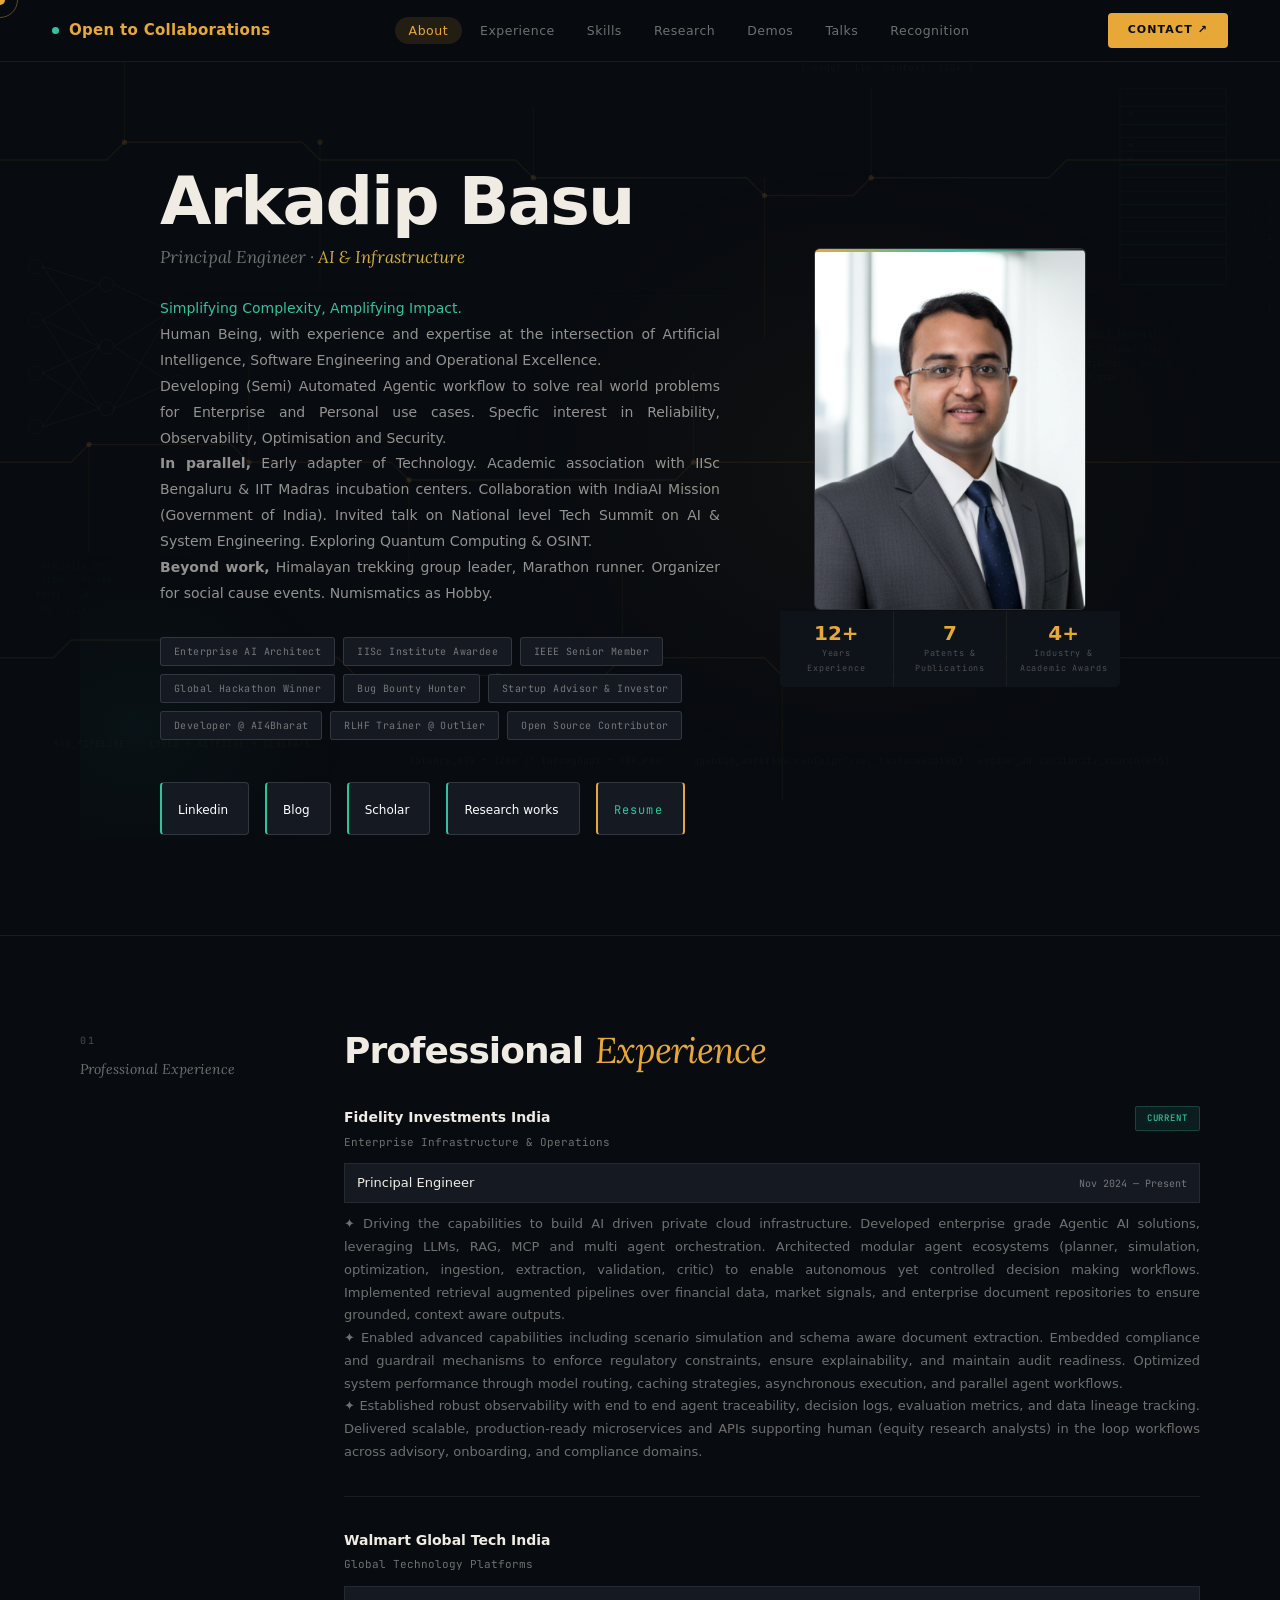
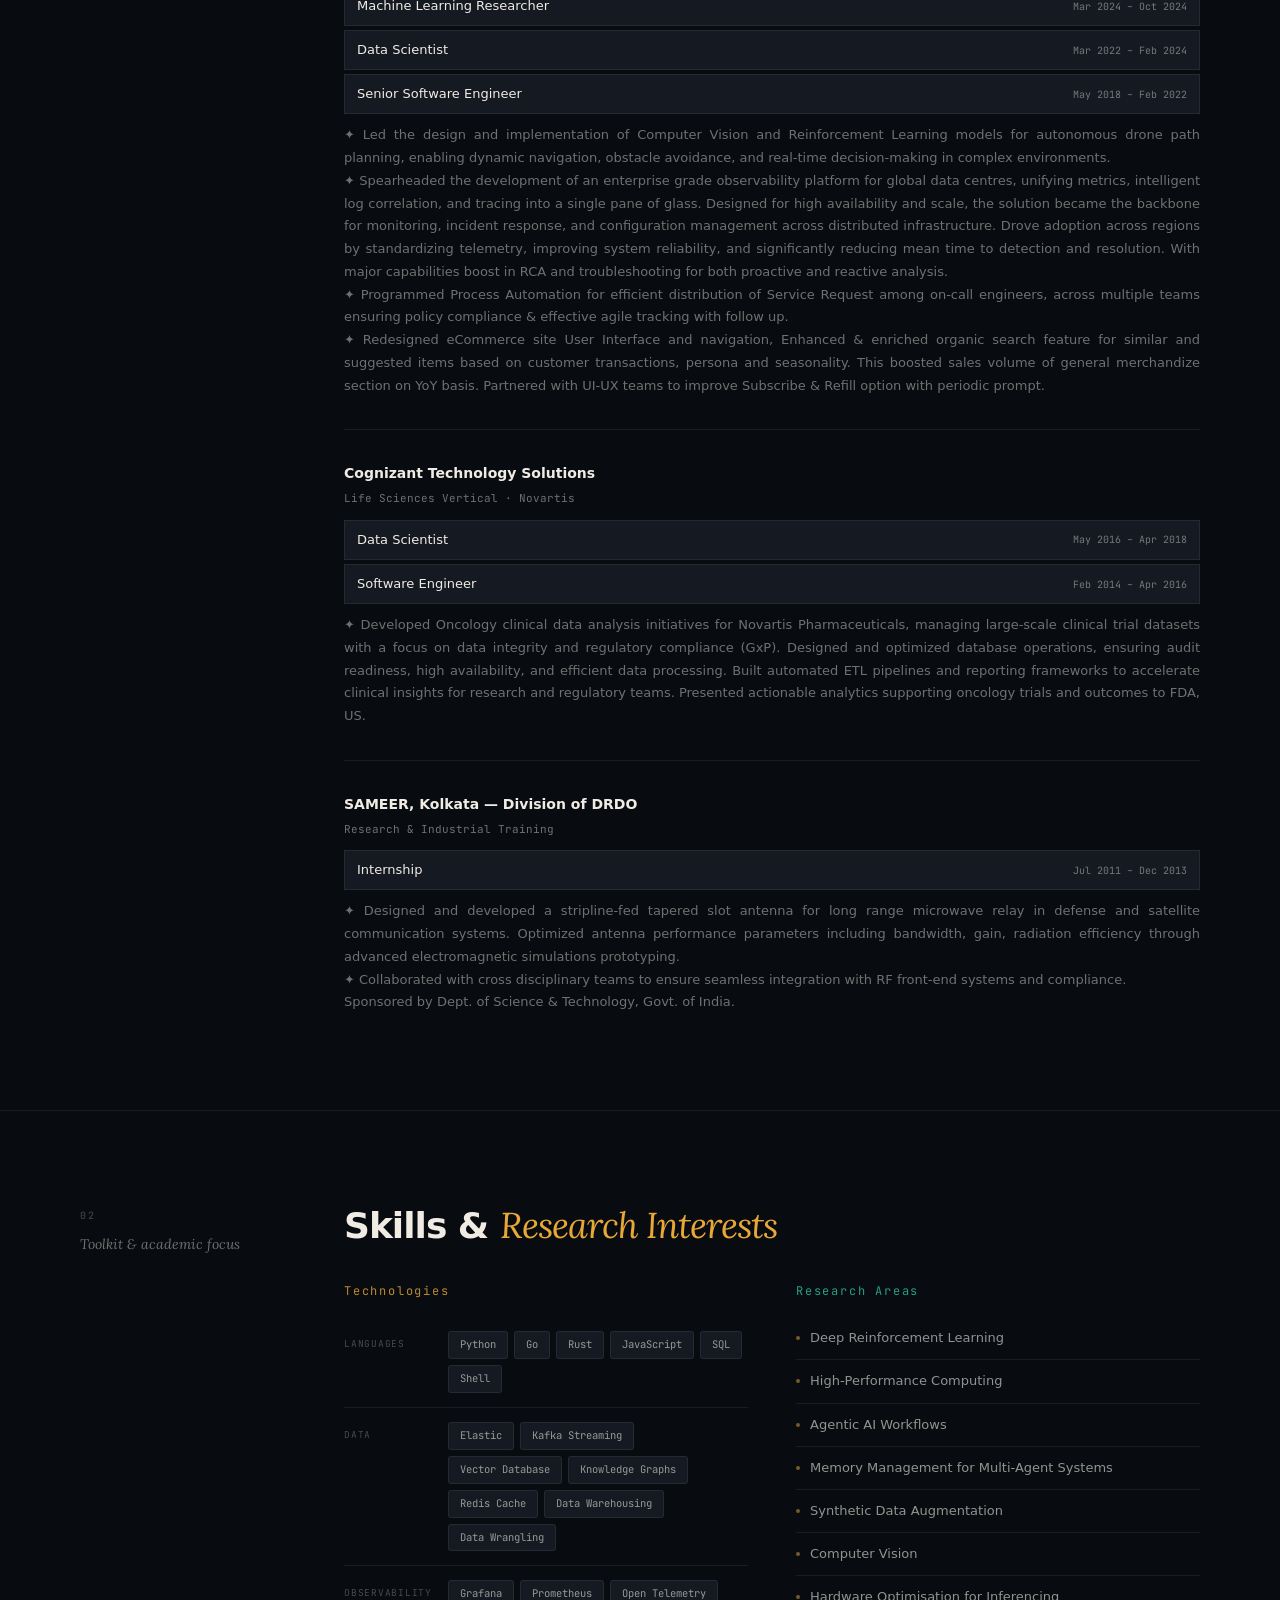
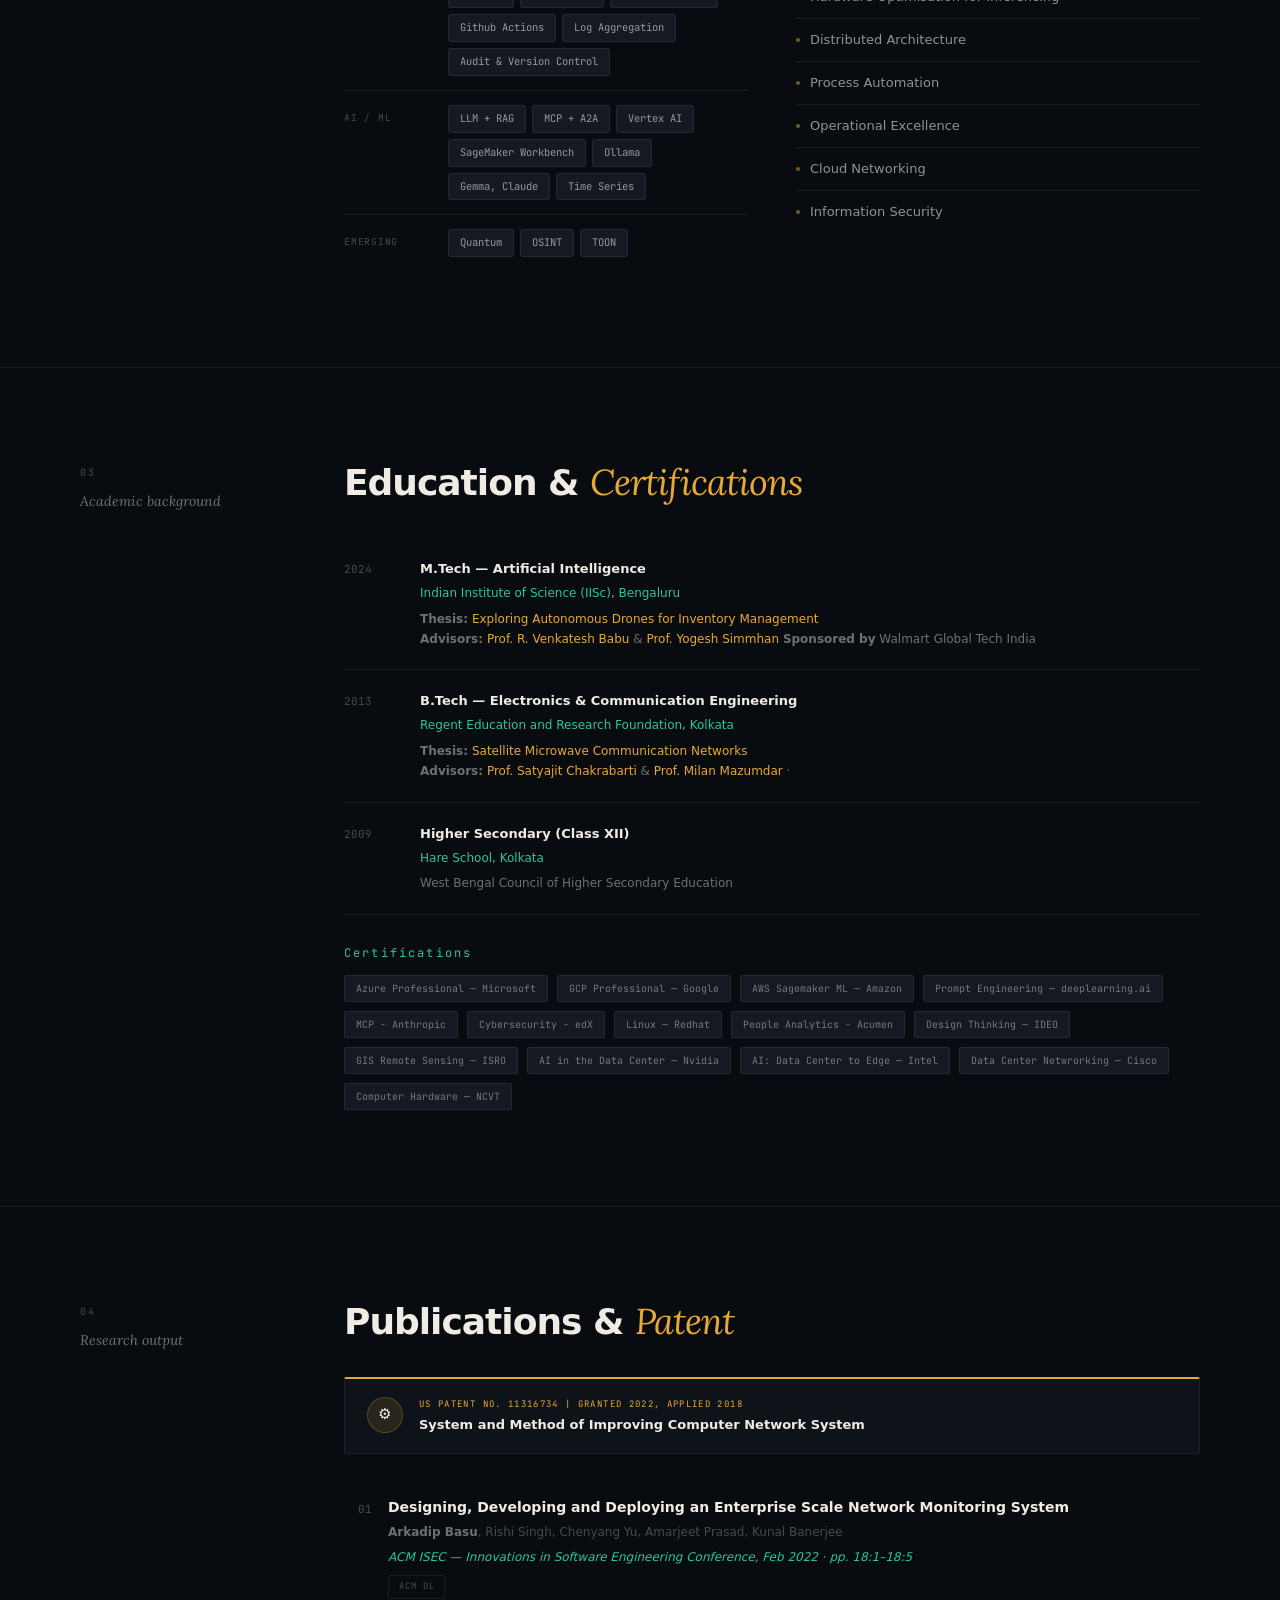
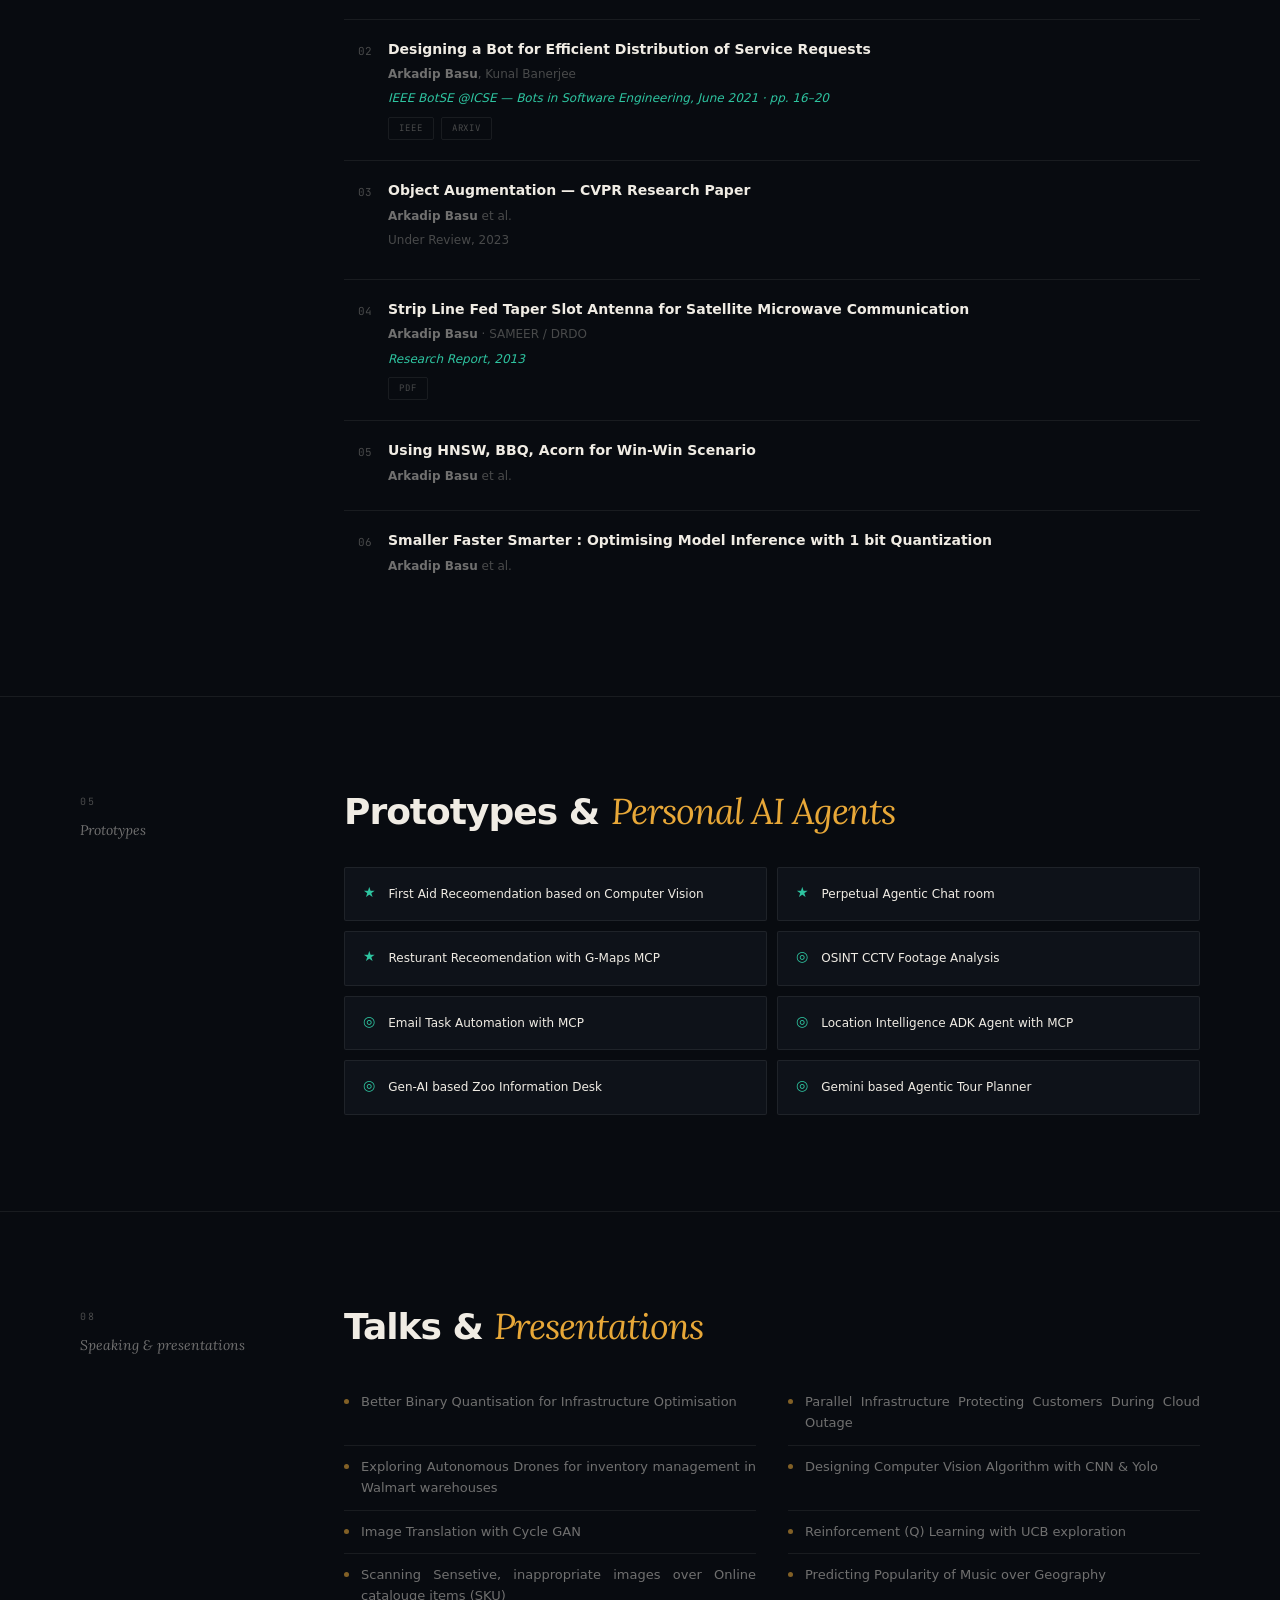
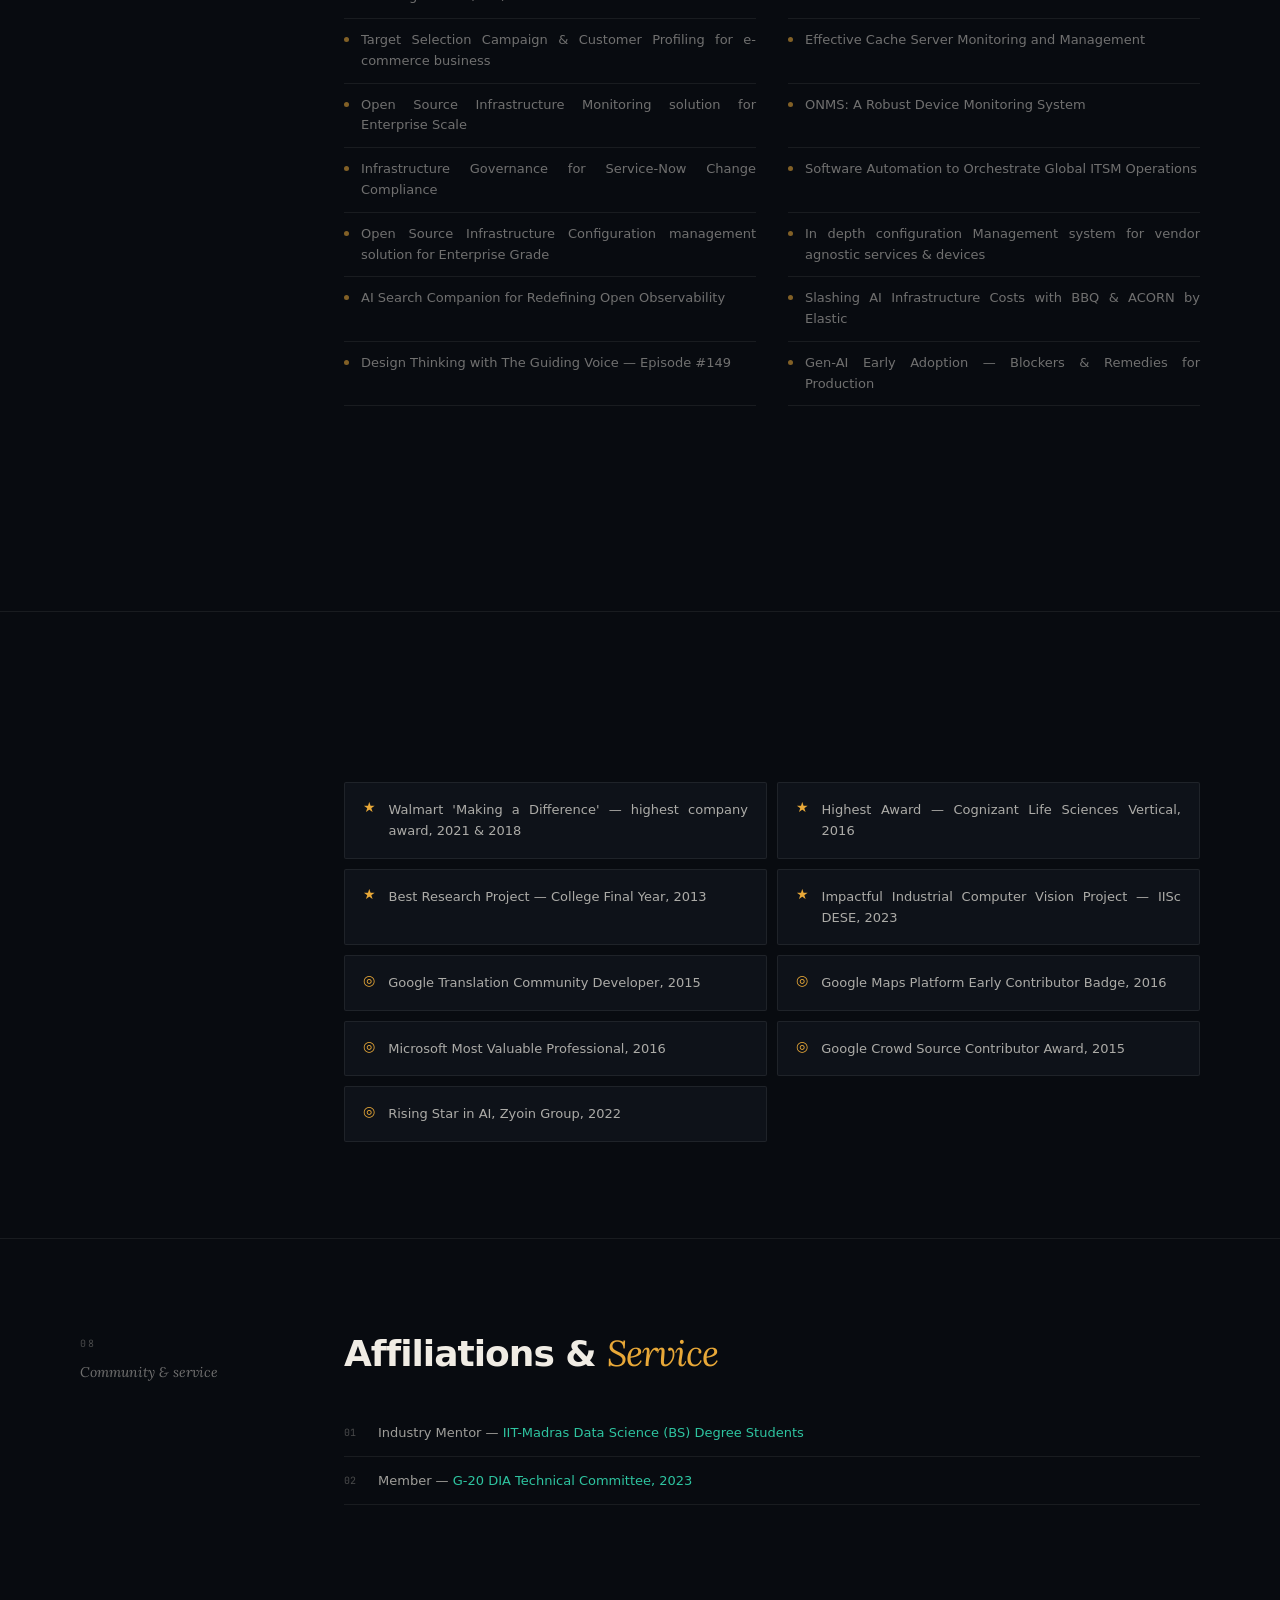
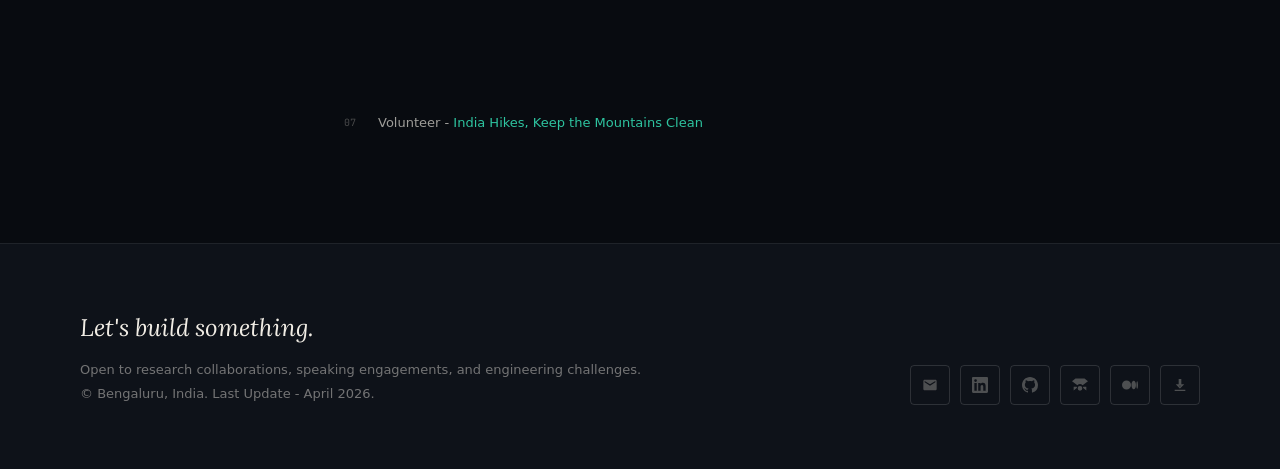
==== index.html @ 5de278a4 "Update index.html" ====
<!DOCTYPE html>
<html lang="en">

<head>
  <meta charset="UTF-8" />
  <meta name="viewport" content="width=device-width, initial-scale=1.0" />
  <title>Arkadip Basu — Principal AI Engineer</title>
  <link rel="preconnect" href="https://fonts.googleapis.com" />
  <link rel="preconnect" href="https://fonts.gstatic.com" crossorigin />
  <link
    href="https://fonts.googleapis.com/css2?family=Cabinet+Grotesk:wght@400;500;700;800&family=Lora:ital,wght@0,400;1,400&family=JetBrains+Mono:wght@300;400&display=swap"
    rel="stylesheet" />

  <style>
    *,
    *::before,
    *::after {
      box-sizing: border-box;
      margin: 0;
      padding: 0
    }

    :root {
      --bg: #080b10;
      --surface: #0e1219;
      --surface2: #141922;
      --surface3: #1a2030;
      --border: rgba(255, 255, 255, 0.07);
      --border2: rgba(255, 255, 255, 0.13);

      /* Brand colors */
      --gold: #e8a838;
      --gold-dim: rgba(232, 168, 56, 0.12);
      --gold-glow: rgba(232, 168, 56, 0.05);
      --teal: #2ec4a0;
      --teal-dim: rgba(46, 196, 160, 0.1);
      --teal-glow: rgba(46, 196, 160, 0.05);
      --white: #f0ece4;
      --muted: rgba(240, 236, 228, 0.45);
      --muted2: rgba(240, 236, 228, 0.28);

      --f-head: 'Cabinet Grotesk', system-ui, sans-serif;
      --f-serif: 'Lora', Georgia, serif;
      --f-mono: 'JetBrains Mono', monospace;
    }

    html {
      scroll-behavior: smooth
    }

    body {
      background: var(--bg);
      color: var(--white);
      font-family: var(--f-head);
      font-weight: 400;
      overflow-x: hidden;
      cursor: none;
      line-height: 1.7;
    }

    ::selection {
      background: var(--gold);
      color: #080b10
    }

    ::-webkit-scrollbar {
      width: 3px
    }

    ::-webkit-scrollbar-track {
      background: var(--bg)
    }

    ::-webkit-scrollbar-thumb {
      background: var(--gold)
    }

    a {
      color: inherit;
      text-decoration: none
    }

    /* ─── CURSOR ─────────────────────────────────── */
    .cursor {
      position: fixed;
      width: 10px;
      height: 10px;
      border-radius: 50%;
      background: var(--gold);
      pointer-events: none;
      z-index: 9999;
      transform: translate(-50%, -50%);
      transition: transform .15s
    }

    .cursor-ring {
      position: fixed;
      width: 36px;
      height: 36px;
      border-radius: 50%;
      border: 1px solid rgba(232, 168, 56, .4);
      pointer-events: none;
      z-index: 9998;
      transform: translate(-50%, -50%);
      transition: width .2s, height .2s, border-color .2s
    }

    body:has(a:hover) .cursor-ring,
    body:has(button:hover) .cursor-ring {
      width: 52px;
      height: 52px;
      border-color: rgba(46, 196, 160, .7)
    }

    /* ─── LOADER ─────────────────────────────────── */
    #loader {
      position: fixed;
      inset: 0;
      background: var(--bg);
      display: flex;
      align-items: center;
      justify-content: center;
      z-index: 9000;
      transition: opacity .6s, visibility .6s
    }

    #loader.gone {
      opacity: 0;
      visibility: hidden
    }

    .loader-inner {
      text-align: center
    }

    .loader-ring {
      width: 40px;
      height: 40px;
      border: 2px solid var(--border2);
      border-top-color: var(--gold);
      border-radius: 50%;
      animation: spin 0.8s linear infinite;
      margin: 0 auto 14px
    }

    @keyframes spin {
      to {
        transform: rotate(360deg)
      }
    }

    .loader-text {
      font-family: var(--f-mono);
      font-size: 11px;
      letter-spacing: .25em;
      color: var(--gold);
      animation: loaderPulse 1.2s ease infinite
    }

    @keyframes loaderPulse {

      0%,
      100% {
        opacity: .3
      }

      50% {
        opacity: 1
      }
    }

    /* ─── GRAFFITI CANVAS (fixed, behind everything) ── */
    #graffiti {
      position: fixed;
      inset: 0;
      pointer-events: none;
      z-index: 0;
      opacity: 1
    }

    /* ─── NAV ────────────────────────────────────── */
    nav {
      position: fixed;
      top: 0;
      left: 0;
      right: 0;
      z-index: 200;
      display: flex;
      align-items: center;
      justify-content: space-between;
      padding: 0 52px;
      height: 62px;
      background: rgba(8, 11, 16, .85);
      backdrop-filter: blur(24px);
      border-bottom: 1px solid var(--border);
      transition: height .3s, background .3s;
    }

    nav.scrolled {
      height: 52px;
      background: rgba(8, 11, 16, .97)
    }

    .nav-logo {
      font-family: var(--f-head);
      font-size: 15px;
      font-weight: 800;
      color: var(--gold);
      letter-spacing: .02em;
      display: flex;
      align-items: center;
      gap: 10px;
    }

    .nav-logo-dot {
      width: 7px;
      height: 7px;
      border-radius: 50%;
      background: var(--teal);
      animation: pulse 2s infinite;
      flex-shrink: 0
    }

    @keyframes pulse {

      0%,
      100% {
        box-shadow: 0 0 0 0 rgba(232, 168, 56, .5)
      }

      70% {
        box-shadow: 0 0 0 8px transparent
      }
    }

    .nav-links {
      display: flex;
      align-items: center;
      gap: 4px
    }

    .nav-link {
      font-size: 12.5px;
      font-weight: 500;
      letter-spacing: .04em;
      color: var(--muted);
      padding: 6px 14px;
      border-radius: 20px;
      transition: all .2s;
      cursor: pointer;
      border: none;
      background: none;
      font-family: var(--f-head);
    }

    .nav-link:hover {
      color: var(--teal);
      background: var(--teal-dim)
    }

    .nav-link.active {
      color: var(--gold);
      background: var(--gold-dim)
    }

    .nav-cv {
      font-size: 11px;
      font-weight: 700;
      letter-spacing: .1em;
      text-transform: uppercase;
      background: var(--gold);
      color: #080b10;
      padding: 8px 20px;
      border-radius: 4px;
      transition: all .2s;
    }

    .nav-cv:hover {
      background: var(--teal);
      transform: translateY(-1px)
    }

    /* ─── SECTION SHELL ──────────────────────────── */
    .section {
      position: relative;
      z-index: 1;
      padding: 96px 80px;
      border-top: 1px solid var(--border);
    }

    .section:first-of-type {
      border-top: none
    }

    .sec-wrap {
      display: grid;
      grid-template-columns: 200px 1fr;
      gap: 64px;
      max-width: 1120px;
      margin: 0 auto
    }

    .sec-aside {
      position: sticky;
      top: 80px;
      height: fit-content
    }

    .sec-num {
      font-family: var(--f-mono);
      font-size: 10px;
      letter-spacing: .2em;
      color: var(--muted2);
      display: block;
      margin-bottom: 6px
    }

    .sec-label {
      font-family: var(--f-serif);
      font-style: italic;
      font-size: 14px;
      color: var(--muted);
      line-height: 1.4
    }

    .sec-title {
      font-family: var(--f-head);
      font-size: clamp(26px, 3vw, 36px);
      font-weight: 800;
      letter-spacing: -1px;
      color: var(--white);
      line-height: 1.05;
      margin-bottom: 36px;
    }

    .sec-title em {
      font-family: var(--f-serif);
      font-style: italic;
      font-weight: 400;
      color: var(--gold)
    }

    /* ─── HERO ───────────────────────────────────── */
    .hero {
      position: relative;
      z-index: 1;
      min-height: auto;
      display: grid;
      grid-template-columns: 1fr 340px;
      align-items: center;
      padding: 4px 80px 4px;
      gap: 60px;
      overflow: visible;
    }

    .hero-glow {
      position: absolute;
      inset: 0;
      pointer-events: none;
      background:
        radial-gradient(ellipse 55% 70% at 70% 50%, rgba(232, 168, 56, .04) 0%, transparent 60%),
        radial-gradient(ellipse 35% 45% at 5% 85%, rgba(46, 196, 160, .04) 0%, transparent 55%);
    }

    .hero-left {
      position: relative;
      z-index: 2;
      padding-top: 70px;
    }

    .hero-status {
      display: inline-flex;
      align-items: center;
      gap: 9px;
      background: rgba(46, 196, 160, .08);
      border: 1px solid rgba(46, 196, 160, .22);
      color: var(--teal);
      font-size: 11px;
      font-weight: 500;
      letter-spacing: .1em;
      text-transform: uppercase;
      padding: 7px 18px;
      border-radius: 20px;
      margin-bottom: 26px;
    }

    .hero-status-dot {
      width: 6px;
      height: 6px;
      border-radius: 50%;
      background: var(--teal);
      animation: pulse 2s infinite;
      flex-shrink: 0
    }

    h1.hero-name {
      font-family: var(--f-head);
      font-size: clamp(44px, 5.2vw, 68px);
      font-weight: 800;
      line-height: .95;
      letter-spacing: -2px;
      color: var(--white);
      margin-bottom: 10px;
    }

    h1.hero-name em {
      font-family: var(--f-serif);
      font-style: italic;
      font-weight: 400;
      color: var(--gold);
      letter-spacing: -1px;
    }

    .hero-role {
      font-family: var(--f-serif);
      font-style: italic;
      font-size: 17px;
      color: var(--muted);
      margin-bottom: 24px;
    }

    .hero-desc {
      font-size: 14px;
      line-height: 1.85;
      color: rgba(240, 236, 228, .6);
      max-width: 500px;
      margin-bottom: 30px;
    }

    .hero-badges {
      display: flex;
      flex-wrap: wrap;
      gap: 8px;
      margin-bottom: 32px
    }

    .badge {
      background: var(--surface2);
      border: 1px solid var(--border2);
      font-family: var(--f-mono);
      font-size: 10px;
      color: var(--muted);
      padding: 5px 13px;
      letter-spacing: .04em;
      border-radius: 3px;
      transition: all .2s;
    }

    .badge:hover {
      border-color: var(--teal);
      color: var(--teal);
      background: var(--teal-dim)
    }

    .badge.gold {
      background: var(--gold-dim);
      border-color: rgba(232, 168, 56, .28);
      color: var(--gold)
    }

    .badge.gold:hover {
      background: rgba(232, 168, 56, .2);
      border-color: var(--gold)
    }

    .hero-ctas {
      display: flex;
      gap: 12px;
      flex-wrap: wrap
    }

    .btn-primary {
      background: var(--gold);
      color: #080b10;
      font-size: 12px;
      font-weight: 700;
      letter-spacing: .1em;
      text-transform: uppercase;
      padding: 13px 28px;
      border-radius: 4px;
      transition: all .2s;
      display: inline-block;
    }

    .btn-primary:hover {
      background: var(--teal);
      transform: translateY(-2px);
      box-shadow: 0 8px 24px rgba(46, 196, 160, .2)
    }

    .btn-ghost {
      background: transparent;
      color: rgba(240, 236, 228, .7);
      border: 1px solid var(--border2);
      font-size: 12px;
      font-weight: 500;
      letter-spacing: .1em;
      padding: 13px 28px;
      border-radius: 4px;
      transition: all .2s;
      display: inline-block;
    }

    .btn-ghost:hover {
      border-color: var(--teal);
      color: var(--teal)
    }

    /* ─── HERO PHOTO BLOCK ───────────────────────── */
    .hero-right {
      position: relative;
      z-index: 2;
      width: 100%
    }

    .hero-photo-card {
      position: relative;
      background: var(--surface);
      border: 1px solid var(--border2);
      border-radius: 6px;
      overflow: hidden;
      width: 80%;
      margin: 0px auto;
    }

    .hero-photo-card::before {
      content: '';
      position: absolute;
      top: 0;
      left: 0;
      right: 0;
      height: 3px;
      background: linear-gradient(90deg, var(--gold), var(--teal), transparent);
      z-index: 2;
    }

    .hero-photo-img {
      width: 100%;
      aspect-ratio: 3/4;
      object-fit: cover;
      object-position: top;
      display: block;
      filter: saturate(.85) contrast(1.05);
      transition: filter .4s;
    }

    .hero-photo-card:hover .hero-photo-img {
      filter: saturate(1) contrast(1.08)
    }

    .hero-photo-fallback {
      width: 100%;
      aspect-ratio: 3/4;
      display: none;
      flex-direction: column;
      align-items: center;
      justify-content: center;
      background: linear-gradient(135deg, var(--surface2), var(--surface3));
      transform: scale(0.8);
      transform-origin: center center;
    }

    .hero-photo-fallback-mono {
      font-family: var(--f-head);
      font-size: 56px;
      font-weight: 800;
      color: var(--gold);
      opacity: .25;
      line-height: 1;
    }

    .hero-photo-overlay {
      position: absolute;
      bottom: 0;
      left: 0;
      right: 0;
      background: linear-gradient(0deg, rgba(8, 11, 16, .96) 0%, rgba(8, 11, 16, .4) 60%, transparent 100%);
      padding: 24px 18px 16px;
      z-index: 1;
    }

    .hero-photo-name {
      font-size: 14px;
      font-weight: 700;
      color: var(--white);
      margin-bottom: 2px
    }

    .hero-photo-role {
      font-size: 10px;
      font-family: var(--f-mono);
      color: var(--muted);
      letter-spacing: .05em
    }

    .hero-stats {
      display: grid;
      grid-template-columns: repeat(3, 1fr);
      gap: 1px;
      background: var(--border);
      margin-top: 1px;
      border-radius: 0 0 6px 6px;
      overflow: hidden;
    }

    .hero-stat {
      background: var(--surface);
      padding: 12px 10px;
      text-align: center
    }

    .hero-stat-num {
      font-family: var(--f-head);
      font-size: 20px;
      font-weight: 800;
      color: var(--gold);
      display: block;
      line-height: 1;
    }

    .hero-stat-label {
      font-family: var(--f-mono);
      font-size: 8.5px;
      color: var(--muted2);
      letter-spacing: .1em;
      margin-top: 3px;
      display: block;
    }

    /* Decorative floating cards */
    .hero-float {
      position: absolute;
      left: -24px;
      bottom: 100px;
      background: var(--surface2);
      border: 1px solid var(--border2);
      padding: 12px 16px;
      border-radius: 4px;
      border-left: 2px solid var(--teal);
      animation: floatY 5s ease-in-out infinite;
      max-width: 180px;
    }

    .hero-float-label {
      font-family: var(--f-mono);
      font-size: 12px;
      color: var(--teal);
      letter-spacing: 0.1em;
      margin-bottom: 4px
    }

    .hero-float-val {
      font-size: 12px;
      color: #fff;
      font-weight: 500;
      line-height: 1.4
    }

    @keyframes floatY {

      0%,
      100% {
        transform: translateY(0)
      }

      50% {
        transform: translateY(-8px)
      }
    }

    /* ─── ABOUT ──────────────────────────────────── */
    .about-lead {
      font-family: var(--f-serif);
      font-style: italic;
      font-size: 16px;
      color: rgba(240, 236, 228, .9);
      line-height: 1.75;
      margin-bottom: 18px;
      max-width: 600px;
    }

    .about-body {
      font-size: 14px;
      color: var(--muted);
      line-height: 1.9;
      max-width: 600px;
      margin-bottom: 14px
    }

    .about-cards {
      display: grid;
      grid-template-columns: 1fr 1fr;
      gap: 12px;
      margin-top: 28px
    }

    .about-card {
      background: var(--surface);
      border: 1px solid var(--border);
      border-left: 2px solid var(--gold);
      padding: 16px 18px;
      border-radius: 2px;
      transition: border-left-color .2s, background .2s;
    }

    .about-card:hover {
      border-left-color: var(--teal);
      background: var(--surface2)
    }

    .about-card h4 {
      font-size: 13px;
      font-weight: 700;
      color: var(--white);
      margin-bottom: 5px
    }

    .about-card p {
      font-size: 12px;
      color: var(--muted);
      line-height: 1.65
    }

    /* ─── EXPERIENCE ─────────────────────────────── */
    .exp-item {
      padding-bottom: 32px;
      margin-bottom: 32px;
      border-bottom: 1px solid var(--border)
    }

    .exp-item:last-child {
      border-bottom: none;
      margin-bottom: 0;
      padding-bottom: 0
    }

    .exp-top {
      display: flex;
      justify-content: space-between;
      align-items: flex-start;
      gap: 12px;
      margin-bottom: 12px
    }

    .exp-org {
      font-size: 14px;
      font-weight: 700;
      color: var(--white)
    }

    .exp-org a:hover {
      color: var(--gold)
    }

    .exp-dept {
      font-size: 11px;
      font-family: var(--f-mono);
      color: var(--muted);
      margin-top: 3px
    }

    .exp-tag {
      font-size: 9px;
      font-family: var(--f-mono);
      font-weight: 500;
      letter-spacing: .1em;
      text-transform: uppercase;
      background: var(--teal-dim);
      border: 1px solid rgba(46, 196, 160, .25);
      color: var(--teal);
      padding: 4px 11px;
      border-radius: 2px;
      white-space: nowrap;
    }

    .role-list {
      list-style: none;
      margin-bottom: 10px
    }

    .role-item {
      display: grid;
      grid-template-columns: 1fr auto;
      padding: 8px 12px;
      background: var(--surface2);
      border: 1px solid var(--border);
      margin-bottom: 4px;
      gap: 14px;
      align-items: center;
      transition: border-color .2s;
    }

    .role-item:hover {
      border-color: var(--border2)
    }

    .role-title {
      font-size: 13px;
      color: var(--white)
    }

    .role-date {
      font-family: var(--f-mono);
      font-size: 10px;
      color: var(--muted);
      white-space: nowrap
    }

    .exp-note {
      font-size: 13px;
      color: var(--muted);
      line-height: 1.75;
      margin-top: 8px
    }

    /* ─── SKILLS + RESEARCH (merged) ────────────── */
    .skills-research-grid {
      display: grid;
      grid-template-columns: 1fr 1fr;
      gap: 48px
    }

    .skill-rows {
      display: flex;
      flex-direction: column;
      gap: 0
    }

    .skill-row {
      display: grid;
      grid-template-columns: 90px 1fr;
      gap: 14px;
      padding: 14px 0;
      border-bottom: 1px solid var(--border);
      align-items: start;
    }

    .skill-row:last-child {
      border-bottom: none
    }

    .skill-cat {
      font-family: var(--f-mono);
      font-size: 9.5px;
      color: var(--muted2);
      letter-spacing: .08em;
      text-transform: uppercase;
      padding-top: 5px;
    }

    .pills {
      display: flex;
      flex-wrap: wrap;
      gap: 6px
    }

    .pill {
      background: var(--surface2);
      border: 1px solid var(--border);
      font-family: var(--f-mono);
      font-size: 10.5px;
      color: rgba(240, 236, 228, .6);
      padding: 4px 11px;
      border-radius: 3px;
      transition: all .15s;
    }

    .pill:hover {
      border-color: var(--teal);
      color: var(--teal);
      background: var(--teal-dim)
    }

    .interest-grid {
      display: flex;
      flex-direction: column;
      gap: 0
    }

    .interest-item {
      display: flex;
      align-items: center;
      gap: 10px;
      padding: 10px 0;
      border-bottom: 1px solid var(--border);
      font-size: 13px;
      color: rgba(240, 236, 228, .6);
      transition: color .15s;
    }

    .interest-item:last-child {
      border-bottom: none
    }

    .interest-item::before {
      content: '';
      width: 4px;
      height: 4px;
      border-radius: 50%;
      background: var(--gold);
      flex-shrink: 0;
      opacity: .5;
    }

    .interest-item:hover {
      color: var(--teal)
    }

    .interest-item:hover::before {
      background: var(--teal);
      opacity: 1
    }

    /* ─── PUBLICATIONS ───────────────────────────── */
    .patent-card {
      background: var(--surface);
      border: 1px solid var(--border);
      border-top: 2px solid var(--gold);
      padding: 18px 22px;
      margin-bottom: 24px;
      display: flex;
      gap: 16px;
      align-items: flex-start;
      border-radius: 2px;
    }

    .patent-icon-wrap {
      width: 36px;
      height: 36px;
      border-radius: 50%;
      background: var(--gold-dim);
      border: 1px solid rgba(232, 168, 56, .25);
      display: flex;
      align-items: center;
      justify-content: center;
      flex-shrink: 0;
      font-size: 15px;
      line-height: 1;
    }

    .patent-num-label {
      font-family: var(--f-mono);
      font-size: 9px;
      color: var(--gold);
      letter-spacing: .15em;
      text-transform: uppercase;
      margin-bottom: 4px
    }

    .patent-title {
      font-size: 13px;
      font-weight: 600;
      color: var(--white);
      line-height: 1.45
    }

    .patent-title a:hover {
      color: var(--gold)
    }

    .pub-item {
      display: grid;
      grid-template-columns: 28px 1fr;
      gap: 16px;
      padding: 20px 0;
      border-bottom: 1px solid var(--border);
      align-items: start;
    }

    .pub-item:last-child {
      border-bottom: none
    }

    .pub-idx {
      font-family: var(--f-mono);
      font-size: 11px;
      color: var(--muted2);
      padding-top: 2px;
      text-align: right
    }

    .pub-t {
      font-size: 14px;
      font-weight: 600;
      color: var(--white);
      line-height: 1.4;
      margin-bottom: 5px
    }

    .pub-t a:hover {
      color: var(--gold)
    }

    .pub-authors {
      font-size: 12px;
      color: var(--muted2);
      margin-bottom: 4px
    }

    .pub-authors strong {
      color: var(--muted)
    }

    .pub-venue {
      font-size: 12px;
      font-style: italic;
      color: var(--teal);
      margin-bottom: 8px
    }

    .pub-links {
      display: flex;
      gap: 7px
    }

    .pub-link {
      font-family: var(--f-mono);
      font-size: 9px;
      letter-spacing: .1em;
      text-transform: uppercase;
      color: var(--muted2);
      border: 1px solid var(--border);
      padding: 3px 10px;
      border-radius: 2px;
      transition: all .15s;
    }

    .pub-link:hover {
      background: var(--gold);
      color: #080b10;
      border-color: var(--gold)
    }

    /* ─── AWARDS ─────────────────────────────────── */
    .awards-grid {
      display: grid;
      grid-template-columns: 1fr 1fr;
      gap: 10px
    }

    .award-card {
      background: var(--surface);
      border: 1px solid var(--border);
      padding: 16px 18px;
      display: flex;
      gap: 13px;
      align-items: flex-start;
      transition: border-color .2s, background .2s;
      border-radius: 2px;
      font-size: 13px;
    }

    .award-card:hover {
      border-color: var(--gold);
      background: var(--surface2)
    }

    .award-mark {
      font-size: 14px;
      color: var(--gold);
      flex-shrink: 0;
      margin-top: 1px;
      line-height: 1
    }

    .award-text {
      font-size: 13px;
      color: rgba(240, 236, 228, .7);
      line-height: 1.65
    }

    /* ─── Prototypes ─────────────────────────────────── */
    .prototype-grid {
      display: grid;
      grid-template-columns: 1fr 1fr;
      gap: 10px
    }

    .prototype-card {
      background: var(--surface);
      border: 1px solid var(--border);
      padding: 16px 18px;
      display: flex;
      gap: 13px;
      align-items: flex-start;
      transition: border-color .2s, background .2s;
      border-radius: 2px;
      font-size: 12px;
    }

    .prototype-card:hover {
      border-color: var(--teal);
      background: var(--surface2)
    }

    .prototype-mark {
      font-size: 14px;
      color: var(--teal);
      flex-shrink: 0;
      margin-top: 1px;
      line-height: 1
    }

    .prototype-text {
      font-size: 15px;
      color: rgba(240, 236, 228, .7);
      line-height: 1.65
    }

    /* ─── AFFILIATIONS ───────────────────────────── */
    .affil-item {
      display: grid;
      grid-template-columns: 20px 1fr;
      gap: 14px;
      padding: 13px 0;
      border-bottom: 1px solid var(--border);
      align-items: start;
    }

    .affil-item:last-child {
      border-bottom: none
    }

    .affil-n {
      font-family: var(--f-mono);
      font-size: 10px;
      color: var(--muted2);
      padding-top: 2px
    }

    .affil-text {
      font-size: 13px;
      color: rgba(240, 236, 228, .65);
      line-height: 1.65
    }

    .affil-text a {
      color: var(--teal)
    }

    .affil-text a:hover {
      text-decoration: underline;
      color: var(--gold)
    }

    /* ─── TALKS (2-col) ──────────────────────────── */
    .talks-grid {
      display: grid;
      grid-template-columns: 1fr 1fr;
      gap: 0 32px;
    }

    .talk-item {
      display: flex;
      align-items: flex-start;
      gap: 12px;
      padding: 11px 0;
      border-bottom: 1px solid var(--border);
      font-size: 13px;
      color: var(--muted);
      line-height: 1.6;
      transition: color .15s;
    }

    .talk-item:hover {
      color: var(--white)
    }

    .talk-item a:hover {
      color: var(--teal)
    }

    .talk-dot {
      width: 5px;
      height: 5px;
      border-radius: 50%;
      background: var(--gold);
      flex-shrink: 0;
      margin-top: 7px;
      opacity: .55;
      transition: background .15s, opacity .15s;
    }

    .talk-item:hover .talk-dot {
      background: var(--teal);
      opacity: 1
    }

    /* ─── EDUCATION ──────────────────────────────── */
    .edu-item {
      display: grid;
      grid-template-columns: 58px 1fr;
      gap: 18px;
      padding: 20px 0;
      border-bottom: 1px solid var(--border)
    }

    .edu-item:last-child {
      border-bottom: none
    }

    .edu-year {
      font-family: var(--f-mono);
      font-size: 11px;
      color: var(--muted2);
      padding-top: 2px
    }

    .edu-deg {
      font-size: 13px;
      font-weight: 700;
      color: var(--white);
      margin-bottom: 3px
    }

    .edu-inst {
      font-size: 12px;
      color: var(--teal);
      margin-bottom: 5px
    }

    .edu-inst a:hover {
      text-decoration: underline;
      color: var(--gold)
    }

    .edu-meta {
      font-size: 12px;
      color: var(--muted);
      line-height: 1.7
    }

    .edu-meta a {
      color: var(--gold)
    }

    .edu-meta a:hover {
      text-decoration: underline
    }

    .cert-row {
      margin-top: 28px
    }

    .cert-label {
      font-family: var(--f-mono);
      font-size: 12px;
      color: var(--teal);
      letter-spacing: .18em;
      margin-bottom: 12px
    }

    .cert-tags {
      display: flex;
      flex-wrap: wrap;
      gap: 9px
    }

    .cert-tag {
      background: var(--surface2);
      border: 1px solid var(--border);
      font-family: var(--f-mono);
      font-size: 10px;
      color: var(--muted);
      padding: 4px 11px;
      border-radius: 2px;
      transition: all .15s;
    }

    .cert-tag:hover {
      border-color: var(--teal);
      color: var(--teal);
      background: var(--teal-dim)
    }

    /* ─── FOOTER ─────────────────────────────────── */
    footer {
      position: relative;
      z-index: 1;
      background: var(--surface);
      border-top: 1px solid var(--border);
      padding: 64px 80px;
      display: grid;
      grid-template-columns: 1fr auto;
      gap: 48px;
      align-items: end;
    }

    .footer-tagline {
      font-family: var(--f-serif);
      font-size: 24px;
      font-style: italic;
      color: var(--white);
      margin-bottom: 10px
    }

    .footer-sub {
      font-size: 13px;
      color: var(--muted);
      line-height: 1.8
    }

    .footer-sub a {
      color: var(--gold)
    }

    .footer-sub a:hover {
      color: var(--teal);
      text-decoration: underline
    }

    .footer-icons {
      display: flex;
      gap: 10px;
      flex-wrap: wrap
    }

    .icon-btn {
      width: 40px;
      height: 40px;
      border: 1px solid var(--border2);
      display: flex;
      align-items: center;
      justify-content: center;
      color: var(--muted2);
      border-radius: 4px;
      transition: all .2s;
    }

    .icon-btn:hover {
      border-color: var(--teal);
      color: var(--teal);
      background: var(--teal-dim)
    }

    /* ─── REVEAL ANIMATIONS ──────────────────────── */
    .reveal {
      opacity: 0;
      transform: translateY(20px);
      transition: opacity .55s ease, transform .55s ease
    }

    .reveal.show {
      opacity: 1;
      transform: none;
      max-width: none;
      width: 100%;
      text-align: justify;
    }

    .reveal-left {
      opacity: 0;
      transform: translateX(-20px);
      transition: opacity .55s ease, transform .55s ease
    }

    .reveal-left.show {
      opacity: 1;
      transform: none
    }

    /* ─── MOBILE ─────────────────────────────────── */
    @media(max-width:1000px) {
      nav {
        padding: 0 20px
      }

      .nav-links {
        display: none
      }

      .hero {
        grid-template-columns: 1fr;
        padding: 90px 24px 60px;
        gap: 36px;
        min-height: auto
      }

      .hero-right {
        display: none
      }

      .section {
        padding: 64px 24px
      }

      .sec-wrap {
        grid-template-columns: 1fr;
        gap: 28px
      }

      .sec-aside {
        position: static
      }

      .about-cards {
        grid-template-columns: 1fr
      }

      .skills-research-grid {
        grid-template-columns: 1fr;
        gap: 36px
      }

      .skill-row {
        grid-template-columns: 1fr;
        gap: 8px
      }

      .awards-grid {
        grid-template-columns: 1fr
      }

      .talks-grid {
        grid-template-columns: 1fr
      }

      footer {
        grid-template-columns: 1fr;
        padding: 48px 24px;
        gap: 24px
      }
    }
  </style>
</head>

<body>

  <!-- Cursor -->
  <div class="cursor" id="cur"></div>
  <div class="cursor-ring" id="curRing"></div>

  <!-- Loader -->
  <div id="loader">
    <div class="loader-inner">
      <div class="loader-ring"></div>
      <div class="loader-text">Initializing...</div>
    </div>
  </div>

  <!-- ═══ GRAFFITI SVG BACKGROUND ════════════════════════ -->
  <svg id="graffiti" viewBox="0 0 1440 900" preserveAspectRatio="xMidYMid slice" xmlns="http://www.w3.org/2000/svg">
    <defs>
      <filter id="blur1">
        <feGaussianBlur stdDeviation="0.6" />
      </filter>
      <filter id="blur2">
        <feGaussianBlur stdDeviation="0.4" />
      </filter>
    </defs>

    <!-- ── Circuit / Data-center traces ── -->
    <!-- Main horizontal bus lines -->
    <g opacity="0.07" stroke="#e8a838" stroke-width="1.5" fill="none">
      <polyline points="0,180 120,180 140,160 340,160 360,180 580,180 600,200 720,200" />
      <polyline points="720,200 840,200 860,220 960,220 980,200 1180,200 1200,180 1440,180" />
      <polyline points="0,520 80,520 100,500 260,500 280,520 440,520 460,540 600,540" />
      <polyline points="600,540 760,540 780,520 920,520 940,500 1100,500 1120,520 1440,520" />
      <polyline points="0,740 60,740 80,720 200,720 220,740 380,740 400,760 560,760" />
      <polyline points="560,760 680,760 700,740 860,740 880,760 1040,760 1060,740 1440,740" />
    </g>

    <!-- Vertical connector lines -->
    <g opacity="0.06" stroke="#e8a838" stroke-width="1" fill="none">
      <line x1="140" y1="60" x2="140" y2="160" />
      <line x1="360" y1="160" x2="360" y2="320" />
      <line x1="600" y1="120" x2="600" y2="200" />
      <line x1="860" y1="200" x2="860" y2="380" />
      <line x1="980" y1="100" x2="980" y2="200" />
      <line x1="100" y1="500" x2="100" y2="620" />
      <line x1="280" y1="400" x2="280" y2="520" />
      <line x1="460" y1="540" x2="460" y2="680" />
      <line x1="780" y1="420" x2="780" y2="520" />
      <line x1="940" y1="500" x2="940" y2="640" />
      <line x1="700" y1="640" x2="700" y2="740" />
      <line x1="880" y1="760" x2="880" y2="900" />
      <line x1="1060" y1="580" x2="1060" y2="740" />
    </g>

    <!-- Circuit node dots -->
    <g opacity="0.12" fill="#e8a838">
      <circle cx="140" cy="160" r="3" />
      <circle cx="360" cy="160" r="3" />
      <circle cx="600" cy="200" r="3" />
      <circle cx="860" cy="220" r="3" />
      <circle cx="980" cy="200" r="3" />
      <circle cx="100" cy="500" r="3" />
      <circle cx="280" cy="520" r="3" />
      <circle cx="460" cy="540" r="3" />
      <circle cx="780" cy="520" r="3" />
      <circle cx="940" cy="500" r="3" />
      <circle cx="700" cy="740" r="3" />
      <circle cx="1060" cy="740" r="3" />
      <circle cx="560" cy="760" r="3" />
    </g>

    <!-- ── Server rack outlines (right side) ── -->
    <g opacity="0.06" stroke="#2ec4a0" stroke-width="1" fill="none">
      <!-- Rack 1 -->
      <rect x="1260" y="100" width="120" height="220" rx="2" />
      <line x1="1260" y1="120" x2="1380" y2="120" />
      <line x1="1260" y1="140" x2="1380" y2="140" />
      <line x1="1260" y1="155" x2="1380" y2="155" />
      <line x1="1260" y1="170" x2="1380" y2="170" />
      <line x1="1260" y1="185" x2="1380" y2="185" />
      <line x1="1260" y1="200" x2="1380" y2="200" />
      <line x1="1260" y1="215" x2="1380" y2="215" />
      <line x1="1260" y1="230" x2="1380" y2="230" />
      <line x1="1260" y1="245" x2="1380" y2="245" />
      <line x1="1260" y1="260" x2="1380" y2="260" />
      <line x1="1260" y1="275" x2="1380" y2="275" />
      <line x1="1260" y1="290" x2="1380" y2="290" />
      <!-- small blink circles -->
      <circle cx="1272" cy="128" r="2.5" fill="#2ec4a0" opacity="0.5" />
      <circle cx="1272" cy="148" r="2.5" fill="#2ec4a0" opacity="0.3" />
      <circle cx="1272" cy="163" r="2.5" fill="#e8a838" opacity="0.5" />
      <circle cx="1272" cy="178" r="2.5" fill="#2ec4a0" opacity="0.4" />
      <circle cx="1272" cy="193" r="2.5" fill="#2ec4a0" opacity="0.3" />
      <circle cx="1272" cy="208" r="2.5" fill="#e8a838" opacity="0.3" />

      <!-- Rack 2 -->
      <rect x="1070" y="420" width="100" height="180" rx="2" />
      <line x1="1070" y1="440" x2="1170" y2="440" />
      <line x1="1070" y1="458" x2="1170" y2="458" />
      <line x1="1070" y1="474" x2="1170" y2="474" />
      <line x1="1070" y1="490" x2="1170" y2="490" />
      <line x1="1070" y1="506" x2="1170" y2="506" />
      <line x1="1070" y1="522" x2="1170" y2="522" />
      <line x1="1070" y1="538" x2="1170" y2="538" />
      <circle cx="1082" cy="449" r="2" fill="#2ec4a0" opacity="0.5" />
      <circle cx="1082" cy="467" r="2" fill="#e8a838" opacity="0.4" />
      <circle cx="1082" cy="483" r="2" fill="#2ec4a0" opacity="0.35" />
    </g>

    <!-- ── Neural net nodes (left side) ── -->
    <g opacity="0.07" stroke="#e8a838" stroke-width="0.8" fill="none">
      <!-- Layer 1 -->
      <circle cx="40" cy="300" r="8" stroke="#2ec4a0" />
      <circle cx="40" cy="360" r="8" stroke="#2ec4a0" />
      <circle cx="40" cy="420" r="8" stroke="#2ec4a0" />
      <circle cx="40" cy="480" r="8" stroke="#2ec4a0" />
      <!-- Layer 2 -->
      <circle cx="120" cy="320" r="8" />
      <circle cx="120" cy="390" r="8" />
      <circle cx="120" cy="460" r="8" />
      <!-- Layer 3 -->
      <circle cx="200" cy="350" r="8" stroke="#2ec4a0" />
      <circle cx="200" cy="430" r="8" stroke="#2ec4a0" />
      <!-- Connections L1→L2 -->
      <line x1="48" y1="300" x2="112" y2="320" />
      <line x1="48" y1="300" x2="112" y2="390" />
      <line x1="48" y1="360" x2="112" y2="320" />
      <line x1="48" y1="360" x2="112" y2="390" />
      <line x1="48" y1="360" x2="112" y2="460" />
      <line x1="48" y1="420" x2="112" y2="390" />
      <line x1="48" y1="420" x2="112" y2="460" />
      <line x1="48" y1="480" x2="112" y2="460" />
      <line x1="48" y1="480" x2="112" y2="390" />
      <!-- Connections L2→L3 -->
      <line x1="128" y1="320" x2="192" y2="350" />
      <line x1="128" y1="390" x2="192" y2="350" />
      <line x1="128" y1="390" x2="192" y2="430" />
      <line x1="128" y1="460" x2="192" y2="430" />
      <line x1="128" y1="460" x2="192" y2="350" />
    </g>

    <!-- ── AI / Infra text watermarks ── -->
    <g opacity="0.04" fill="#e8a838" font-family="JetBrains Mono, monospace" font-size="11">
      <text x="900" y="80">{ model: llm, context: 128k }</text>
      <text x="60" y="840">RAG_PIPELINE :: EMBED → RETRIEVE → GENERATE</text>
      <text x="780" y="860">agentic_workflow.run(mcp=True, tools=enabled)</text>
      <text x="200" y="60">KUBERNETES CLUSTER // NODES: 128 // STATUS: HEALTHY</text>
      <text x="460" y="860">latency_p99 = 12ms // throughput = 98k_rps</text>
      <text x="1100" y="860">vector_db.similarity_search(k=5)</text>
    </g>

    <g opacity="0.04" fill="#2ec4a0" font-family="JetBrains Mono, monospace" font-size="10">
      <text x="1200" y="380">INFERENCE_ENDPOINT</text>
      <text x="1200" y="396">model = llama3_70b</text>
      <text x="1200" y="412">quantization = q4_k_m</text>
      <text x="1200" y="428">batch_size = 32</text>
      <text x="40" y="640">DATACENTER_OPS</text>
      <text x="40" y="656">uptime = 99.98%</text>
      <text x="40" y="672">racks = 420</text>
      <text x="40" y="688">PUE = 1.12</text>
    </g>

    <!-- ── Scanning line animation ── -->
    <rect x="0" y="0" width="1440" height="2" fill="url(#scanGrad)" opacity="0.03">
      <animateTransform attributeName="transform" type="translate" from="0,0" to="0,900" dur="8s"
        repeatCount="indefinite" />
    </rect>
    <defs>
      <linearGradient id="scanGrad" x1="0" y1="0" x2="1" y2="0">
        <stop offset="0%" stop-color="transparent" />
        <stop offset="50%" stop-color="#2ec4a0" />
        <stop offset="100%" stop-color="transparent" />
      </linearGradient>
    </defs>

    <!-- ── Binary rain (very subtle, right edge) ── -->
    <g opacity="0.04" fill="#2ec4a0" font-family="JetBrains Mono, monospace" font-size="10">
      <text x="1410" y="200">1</text><text x="1410" y="220">0</text>
      <text x="1410" y="240">1</text><text x="1410" y="260">1</text>
      <text x="1410" y="280">0</text><text x="1410" y="300">1</text>
      <text x="1410" y="320">0</text><text x="1410" y="340">0</text>
      <text x="1425" y="210">0</text><text x="1425" y="230">1</text>
      <text x="1425" y="250">0</text><text x="1425" y="270">1</text>
      <text x="1425" y="290">1</text><text x="1425" y="310">0</text>
      <text x="1425" y="330">0</text><text x="1425" y="350">1</text>
    </g>
  </svg>

  <!-- ═══ NAV ══════════════════════════════════════════════ -->
  <nav id="nav">
    <div class="nav-logo">
      <span class="nav-logo-dot"></span>
      Open to Collaborations
    </div>
    <div class="nav-links">
      <button class="nav-link active" onclick="goTo('about')">About</button>
      <button class="nav-link" onclick="goTo('experience')">Experience</button>
      <button class="nav-link" onclick="goTo('skills-research')">Skills</button>
      <button class="nav-link" onclick="goTo('publications')">Research</button>
      <button class="nav-link" onclick="goTo('prototypes')">Demos</button>
      <button class="nav-link" onclick="goTo('talks')">Talks</button>
      <button class="nav-link" onclick="goTo('awards')">Recognition</button>
    </div>
    <a class="nav-cv" href="mailto:arkadipbasu10@gmail.com" target="_blank">Contact ↗</a>
  </nav>

  <!-- ═══ HERO ═════════════════════════════════════════════ -->
  <section class="section" id="about">
    <div class="hero" id="home">
      <div class="hero-glow"></div>

      <div class="hero-left">

        <h1 class="hero-name reveal">
          Arkadip Basu</br>
        </h1>
        <p class="hero-role reveal"> Principal Engineer · <span style="color: #D4AF37;"> AI &amp; Infrastructure
          </span>
        </p>
        <p class="hero-desc reveal">
          <span style="color: #2ec4a0;">Simplifying Complexity, Amplifying Impact.</span> <br>
          Human Being, with experience and expertise at the intersection of Artificial Intelligence, Software
          Engineering
          and Operational Excellence. <br>
          Developing (Semi) Automated Agentic workflow to solve real world problems for Enterprise and Personal use
          cases. Specfic interest in Reliability, Observability, Optimisation and Security. <br>
          <b>In parallel,</b> Early adapter of Technology. Academic association with IISc Bengaluru & IIT Madras
          incubation centers. Collaboration with IndiaAI Mission (Government of India). Invited talk on National
          level
          Tech Summit on AI & System Engineering. Exploring Quantum Computing & OSINT. <br>
          <b>Beyond work,</b> Himalayan trekking group leader, Marathon runner. Organizer for social cause events.
          Numismatics as Hobby.
          <br>
        </p>
        <div class="hero-badges reveal">
          <span class="badge">Enterprise AI Architect</span>
          <span class="badge">IISc Institute Awardee</span>
          <span class="badge">IEEE Senior Member</span>
          <span class="badge">Global Hackathon Winner</span>
          <span class="badge">Bug Bounty Hunter</span>
          <span class="badge">Startup Advisor & Investor</span>
          <span class="badge">Developer @ AI4Bharat</span>
          <span class="badge">RLHF Trainer @ Outlier</span>
          <span class="badge">Open Source Contributor</span>
        </div>

        <div style="display: flex; gap: 16px;">
          <div class="hero-float"
            style="position: static; margin-top: 10px; max-width: fit-content; border-left: 2px solid var(--teal);">
            <a class="hero-float-val" href="https://www.linkedin.com/in/arkadipbasu/" target="_blank"
              rel="noopener noreferrer">
              Linkedin <span style="font-size: 10px; margin-left: 4px;"></span>
            </a>
          </div>

          <div class="hero-float"
            style="position: static; margin-top: 10px; animation-delay: 0.5s; max-width: fit-content; border-left: 2px solid var(--teal);">
            <a class="hero-float-val" href="https://medium.com/@arkadipbasu10" target="_blank"
              rel="noopener noreferrer">Blog<span style="font-size: 10px; margin-left: 4px;"></span>
            </a>
          </div>
          <div class="hero-float"
            style="position: static; margin-top: 10px; animation-delay: 0.5s; max-width: fit-content; border-left: 2px solid var(--teal);">
            <a class="hero-float-val" href="https://scholar.google.com/citations?user=-FvVWEcAAAAJ" target="_blank"
              rel="noopener noreferrer">Scholar<span style="font-size: 10px; margin-left: 4px;"></span>
            </a>
          </div>
          <div class="hero-float"
            style="position: static; margin-top: 10px; animation-delay: 0.5s; max-width: fit-content; border-left: 2px solid var(--teal);">
            <a class="hero-float-val" href="#publications"
              onclick="event.preventDefault();goTo('publications')">Research
              works<span style="font-size: 10px; margin-left: 4px;"></span>
            </a>
          </div>

          <div class="hero-float"
            style="position: static; margin-top: 10px; animation-delay: 0.5s; max-width: fit-content; border-left: 2px solid var(--gold); border-right: 2px solid var(--gold);">
            <a class="hero-float-label" href="https://drive.google.com/file/d/1iPf4vy9Kij1yqqasabDigvZh5Y5A1Y_n"
              target="_blank"> Resume
              <span style="font-size: 10px; margin-left: 4px;"></span>
            </a>
          </div>
        </div>
      </div>

      <!-- Photo block — smaller, non-overlapping -->
      <div class="hero-right reveal-left">
        <div class="hero-photo-card">
          <img class="hero-photo-img" src="/images/arkadipbasu-6.png" alt="Arkadip Basu"
            onerror="this.style.display='none';this.nextElementSibling.style.display='flex'" />
          <div class="hero-photo-fallback">
            <div class="hero-photo-fallback-mono">😁</div>
          </div>
        </div>
        <div class="hero-stats">
          <div class="hero-stat">
            <span class="hero-stat-num">12+</span>
            <span class="hero-stat-label">Years <br>Experience</span>
          </div>
          <div class="hero-stat">
            <span class="hero-stat-num">7</span>
            <span class="hero-stat-label">Patents & <br>Publications</span>
          </div>
          <div class="hero-stat">
            <span class="hero-stat-num">4+</span>
            <span class="hero-stat-label">Industry & <br> Academic Awards</span>
          </div>
        </div>
      </div>
    </div>
  </section>

  <!-- ═══ EXPERIENCE ════════════════════════════════════════ -->
  <section class="section" id="experience">
    <div class="sec-wrap">
      <div class="sec-aside reveal">
        <span class="sec-num">01</span>
        <span class="sec-label">Professional Experience</span>
      </div>
      <div>
        <h2 class="sec-title reveal">Professional <em>Experience</em></h2>

        <div class="exp-item reveal">
          <div class="exp-top">
            <div>
              <div class="exp-org"><a href="https://www.fidelity.com/" target="_blank">Fidelity Investments
                  India</a>
              </div>
              <div class="exp-dept">Enterprise Infrastructure &amp; Operations</div>
            </div>
            <span class="exp-tag">Current</span>
          </div>
          <ul class="role-list">
            <li class="role-item"><span class="role-title">Principal Engineer</span><span class="role-date">Nov 2024
                —
                Present</span></li>
          </ul>
          <p class="exp-note">✦ Driving the capabilities to build AI driven private cloud infrastructure.
            Developed enterprise grade Agentic AI solutions, leveraging LLMs, RAG, MCP and multi agent
            orchestration. Architected modular agent ecosystems (planner, simulation, optimization, ingestion,
            extraction,
            validation, critic) to enable autonomous yet controlled decision making workflows. Implemented retrieval
            augmented
            pipelines over financial data, market signals, and enterprise document repositories to ensure grounded,
            context aware outputs. <br>
            ✦ Enabled advanced capabilities including scenario simulation and schema aware document extraction. Embedded
            compliance
            and guardrail mechanisms to enforce regulatory constraints, ensure explainability, and maintain audit
            readiness. Optimized
            system performance through model routing, caching strategies, asynchronous execution, and parallel agent
            workflows. <br>
            ✦ Established robust observability with end to end agent traceability, decision logs, evaluation metrics,
            and data lineage tracking. Delivered scalable, production-ready microservices and APIs supporting human
            (equity research analysts) in the loop workflows across advisory, onboarding, and compliance domains.
          </p>
        </div>

        <div class="exp-item reveal">
          <div class="exp-top">
            <div>
              <div class="exp-org"><a href="https://www.linkedin.com/company/walmartglobaltech/" target="_blank">Walmart
                  Global Tech India</a></div>
              <div class="exp-dept">Global Technology Platforms</div>
            </div>
          </div>
          <ul class="role-list">
            <li class="role-item"><span class="role-title">Machine Learning Researcher</span><span class="role-date">Mar
                2024 – Oct 2024</span></li>
            <li class="role-item"><span class="role-title">Data Scientist</span><span class="role-date">Mar 2022 –
                Feb
                2024</span></li>
            <li class="role-item"><span class="role-title">Senior Software Engineer</span><span class="role-date">May
                2018 – Feb 2022</span></li>
          </ul>
          <p class="exp-note">
            ✦ Led the design and implementation of Computer Vision and Reinforcement Learning models for autonomous
            drone path planning, enabling dynamic navigation, obstacle avoidance, and real-time decision-making in
            complex
            environments. <br>
            ✦ Spearheaded the development of an enterprise grade observability platform for global data centres,
            unifying metrics, intelligent log correlation, and tracing into a single pane of glass.
            Designed for high availability and scale, the solution became the backbone for monitoring, incident
            response, and configuration management across distributed infrastructure. Drove adoption across regions
            by standardizing telemetry, improving system reliability, and significantly reducing mean time to detection
            and resolution. With major capabilities boost in RCA and troubleshooting for both proactive and reactive
            analysis.<br>
            ✦ Programmed Process Automation for efficient distribution of Service Request among on-call engineers,
            across
            multiple teams ensuring policy compliance & effective agile tracking with follow up. <br>
            ✦ Redesigned eCommerce site User Interface and navigation, Enhanced & enriched organic search feature for
            similar
            and suggested items based on customer transactions, persona and seasonality. This boosted sales volume of
            general
            merchandize section on YoY basis. Partnered with UI-UX teams to improve Subscribe & Refill option with
            periodic prompt. <br>
          </p>
        </div>

        <div class="exp-item reveal">
          <div class="exp-top">
            <div>
              <div class="exp-org"><a href="https://www.cognizant.com" target="_blank">Cognizant Technology
                  Solutions</a></div>
              <div class="exp-dept"><a
                  href="https://www.cognizant.com/us/en/industries/life-sciences-technology-solutions"
                  target="_blank">Life Sciences Vertical · Novartis</a></div>
            </div>
          </div>
          <ul class="role-list">
            <li class="role-item"><span class="role-title">Data Scientist</span><span class="role-date">May 2016 –
                Apr
                2018</span></li>
            <li class="role-item"><span class="role-title">Software Engineer</span><span class="role-date">Feb 2014
                –
                Apr 2016</span></li>
          </ul>
          <p class="exp-note">✦ Developed Oncology clinical data analysis initiatives for Novartis Pharmaceuticals,
            managing large-scale clinical trial datasets with a focus on data integrity and regulatory compliance
            (GxP).
            Designed and optimized database operations, ensuring audit readiness, high availability, and efficient
            data
            processing.
            Built automated ETL pipelines and reporting frameworks to accelerate clinical insights for research and
            regulatory teams. Presented actionable analytics supporting oncology trials and outcomes to FDA, US.</p>
        </div>

        <div class="exp-item reveal">
          <div class="exp-top">
            <div>
              <div class="exp-org"><a href="https://sameer.gov.in" target="_blank">SAMEER, Kolkata — Division of
                  DRDO</a></div>
              <div class="exp-dept">Research &amp; Industrial Training</div>
            </div>
          </div>
          <ul class="role-list">
            <li class="role-item"><span class="role-title">Internship</span><span class="role-date">Jul
                2011 – Dec 2013</span></li>
          </ul>
          <p class="exp-note">✦ Designed and developed a stripline-fed tapered slot antenna for long range microwave
            relay in defense and satellite communication systems. Optimized antenna performance parameters including
            bandwidth, gain, radiation efficiency through advanced electromagnetic simulations prototyping. <br>
            ✦ Collaborated with cross disciplinary teams to ensure seamless integration with RF front-end systems and
            compliance.<br>
            Sponsored by Dept. of Science &amp; Technology, Govt. of India.</p>
        </div>
      </div>
    </div>
  </section>

  <!-- ═══ SKILLS + RESEARCH ════════ -->
  <section class="section" id="skills-research">
    <div class="sec-wrap">
      <div class="sec-aside reveal">
        <span class="sec-num">02</span>
        <span class="sec-label">Toolkit &amp; academic focus</span>
      </div>
      <div>
        <h2 class="sec-title reveal">Skills &amp; <em>Research Interests</em></h2>
        <div class="skills-research-grid">

          <!-- LEFT: Skills -->
          <div>
            <div
              style="font-family:var(--f-mono);font-size:12px;letter-spacing:.15em;color:var(--gold);margin-bottom:16px;opacity:.8">
              Technologies</div>
            <div class="skill-rows">
              <div class="skill-row reveal">
                <div class="skill-cat">Languages</div>
                <div class="pills"><span class="pill">Python</span><span class="pill">Go</span><span
                    class="pill">Rust</span><span class="pill">JavaScript</span><span class="pill">SQL</span><span
                    class="pill">Shell</span></div>
              </div>
              <div class="skill-row reveal">
                <div class="skill-cat">Data</div>
                <div class="pills"><span class="pill">Elastic</span><span class="pill">Kafka Streaming</span><span
                    class="pill">Vector Database</span><span class="pill">Knowledge Graphs</span><span
                    class="pill">Redis
                    Cache</span><span class="pill">Data Warehousing</span><span class="pill">Data Wrangling</span></div>
              </div>
              <div class="skill-row reveal">
                <div class="skill-cat">Observability</div>
                <div class="pills"><span class="pill">Grafana</span><span class="pill">Prometheus</span><span
                    class="pill">Open Telemetry</span><span class="pill"> Github Actions</span><span class="pill">Log
                    Aggregation</span><span class="pill">Audit & Version Control</span></div>
              </div>
              <div class="skill-row reveal">
                <div class="skill-cat">AI / ML</div>
                <div class="pills"><span class="pill">LLM + RAG</span> <span class="pill">MCP + A2A</span>
                  <span class="pill">Vertex AI</span> <span class="pill">SageMaker Workbench</span>
                  <span class="pill">Ollama</span> <span class="pill">Gemma, Claude</span>
                  <span class="pill">Time Series</span>
                </div>
              </div>
              <div class="skill-row reveal">
                <div class="skill-cat">Emerging</div>
                <div class="pills"><span class="pill">Quantum</span><span class="pill">OSINT</span>
                  <span class="pill">TOON</span>
                </div>
              </div>
            </div>
          </div>

          <!-- Research Interests -->
          <div>
            <div
              style="font-family:var(--f-mono);font-size:12px;letter-spacing:.15em;color:var(--teal);margin-bottom:16px;opacity:.8">
              Research Areas</div>
            <div class="interest-grid">
              <div class="interest-item reveal">Deep Reinforcement Learning</div>
              <div class="interest-item reveal">High-Performance Computing</div>
              <div class="interest-item reveal">Agentic AI Workflows</div>
              <div class="interest-item reveal">Memory Management for Multi-Agent Systems</div>
              <div class="interest-item reveal">Synthetic Data Augmentation</div>
              <div class="interest-item reveal">Computer Vision</div>

              <div class="interest-item reveal">Hardware Optimisation for Inferencing</div>
              <div class="interest-item reveal">Distributed Architecture</div>
              <div class="interest-item reveal">Process Automation</div>
              <div class="interest-item reveal">Operational Excellence</div>
              <div class="interest-item reveal">Cloud Networking</div>
              <div class="interest-item reveal">Information Security</div>
            </div>
          </div>

        </div>
      </div>
    </div>
  </section>

  <!-- ═══ EDUCATION ═════════════════════════════════════════ -->
  <section class="section" id="education">
    <div class="sec-wrap">
      <div class="sec-aside reveal">
        <span class="sec-num">03</span>
        <span class="sec-label">Academic background</span>
      </div>
      <div>
        <h2 class="sec-title reveal">Education &amp; <em>Certifications</em></h2>
        <div class="edu-item reveal">
          <div class="edu-year">2024</div>
          <div>
            <div class="edu-deg">M.Tech — Artificial Intelligence</div>
            <div class="edu-inst"><a href="https://iisc.ac.in" target="_blank">Indian Institute of Science
                (IISc), Bengaluru</a></div>
            <div class="edu-meta"><strong style="color:var(--muted)">Thesis:</strong> <a
                href="https://drive.google.com/file/d/1x9l2qKegVVMnsA4zXGo_544gMRu_AFJh/view?usp=sharing"
                target="_blank">Exploring Autonomous Drones for Inventory Management</a><br /><strong
                style="color:var(--muted)">Advisors:</strong> <a href="https://cds.iisc.ac.in/faculty/venky/"
                target="_blank">Prof. R. Venkatesh Babu</a> &amp; <a href="https://cds.iisc.ac.in/faculty/simmhan/"
                target="_blank">Prof. Yogesh Simmhan</a>
              <strong style="color:var(--muted)">Sponsored by</strong> Walmart Global Tech India
            </div>
          </div>
        </div>
        <div class="edu-item reveal">
          <div class="edu-year">2013</div>
          <div>
            <div class="edu-deg">B.Tech — Electronics &amp; Communication Engineering</div>
            <div class="edu-inst"><a href="https://www.regent.ac.in/" target="_blank">Regent Education and Research
                Foundation, Kolkata</a></div>
            <div class="edu-meta"><strong style="color:var(--muted)">Thesis:</strong> <a
                href="https://drive.google.com/file/d/1x9l2qKegVVMnsA4zXGo_544gMRu_AFJh/view?usp=sharing"
                target="_blank">Satellite Microwave Communication Networks</a><br /><strong
                style="color:var(--muted)">Advisors:</strong> <a
                href="https://www.linkedin.com/in/satyajit-chakrabarti-a3569473/" target="_blank">Prof. Satyajit
                Chakrabarti</a> &amp; <a href="https://www.linkedin.com/in/milan-mazumdar-5b8a3b1b/"
                target="_blank">Prof. Milan Mazumdar</a> ·
            </div>
          </div>
        </div>
        <div class="edu-item reveal">
          <div class="edu-year">2009</div>
          <div>
            <div class="edu-deg">Higher Secondary (Class XII)</div>
            <div class="edu-inst"><a href="https://en.wikipedia.org/wiki/Hare_School" target="_blank">Hare School,
                Kolkata</a></div>
            <div class="edu-meta">West Bengal Council of Higher Secondary Education</div>
          </div>
        </div>
        <div class="cert-row reveal">
          <div class="cert-label">Certifications</div>
          <div class="cert-tags">
            <span class="cert-tag">Azure Professional — Microsoft</span>
            <span class="cert-tag">GCP Professional — Google</span>
            <span class="cert-tag">AWS Sagemaker ML — Amazon</span>
            <span class="cert-tag">Prompt Engineering — deeplearning.ai</span>
            <span class="cert-tag">MCP - Anthropic</span>
            <span class="cert-tag">Cybersecurity - edX</span>
            <span class="cert-tag">Linux — Redhat</span>
            <span class="cert-tag">People Analytics - Acumen</span>
            <span class="cert-tag">Design Thinking — IDEO</span>
            <span class="cert-tag">GIS Remote Sensing — ISRO</span>

            <span class="cert-tag">AI in the Data Center — Nvidia</span>
            <span class="cert-tag">AI: Data Center to Edge — Intel</span>
            <span class="cert-tag">Data Center Netwrorking — Cisco</span>
            <span class="cert-tag">Computer Hardware — NCVT</span>
          </div>
        </div>
      </div>
    </div>
  </section>

  <!-- ═══ PUBLICATIONS ══════════════════════════════════════ -->
  <section class="section" id="publications">
    <div class="sec-wrap">
      <div class="sec-aside reveal">
        <span class="sec-num">04</span>
        <span class="sec-label">Research output</span>
      </div>
      <div>
        <h2 class="sec-title reveal">Publications &amp; <em>Patent</em></h2>
        <div class="patent-card reveal">
          <div class="patent-icon-wrap">⚙</div>
          <div>
            <div class="patent-num-label">US Patent No. 11316734 | Granted 2022, Applied 2018</div>
            <div class="patent-title"><a
                href="https://scholar.google.com/citations?view_op=view_citation&hl=en&user=-FvVWEcAAAAJ&citation_for_view=-FvVWEcAAAAJ:d1gkVwhDpl0C"
                target="_blank">System and Method of Improving Computer Network System</a></div>
          </div>
        </div>
        <div class="pub-item reveal">
          <div class="pub-idx">01</div>
          <div>
            <div class="pub-t"><a href="https://dl.acm.org/doi/10.1145/3511430.3511446" target="_blank">Designing,
                Developing and Deploying an Enterprise Scale Network Monitoring System</a></div>
            <div class="pub-authors"><strong>Arkadip Basu</strong>, Rishi Singh, Chenyang Yu, Amarjeet Prasad, Kunal
              Banerjee</div>
            <div class="pub-venue">ACM ISEC — Innovations in Software Engineering Conference, Feb 2022 · pp.
              18:1–18:5
            </div>
            <div class="pub-links"><a class="pub-link" href="https://dl.acm.org/doi/10.1145/3511430.3511446"
                target="_blank">ACM DL</a></div>
          </div>
        </div>
        <div class="pub-item reveal">
          <div class="pub-idx">02</div>
          <div>
            <div class="pub-t"><a href="https://ieeexplore.ieee.org/document/9474358" target="_blank">Designing a
                Bot
                for Efficient Distribution of Service Requests</a></div>
            <div class="pub-authors"><strong>Arkadip Basu</strong>, Kunal Banerjee</div>
            <div class="pub-venue">IEEE BotSE @ICSE — Bots in Software Engineering, June 2021 · pp. 16–20</div>
            <div class="pub-links"><a class="pub-link" href="https://ieeexplore.ieee.org/document/9474358"
                target="_blank">IEEE</a><a class="pub-link" href="https://arxiv.org/abs/2103.05970"
                target="_blank">arXiv</a></div>
          </div>
        </div>
        <div class="pub-item reveal">
          <div class="pub-idx">03</div>
          <div>
            <div class="pub-t">Object Augmentation — CVPR Research Paper</div>
            <div class="pub-authors"><strong>Arkadip Basu</strong> et al.</div>
            <div class="pub-venue" style="color:var(--muted2);font-style:normal">Under Review, 2023</div>
          </div>
        </div>
        <div class="pub-item reveal">
          <div class="pub-idx">04</div>
          <div>
            <div class="pub-t"><a href="documents/Strip%20line%20fed%20Taper%20Slot%20Antenna.pdf" target="_blank">Strip
                Line Fed Taper Slot Antenna for Satellite Microwave Communication</a></div>
            <div class="pub-authors"><strong>Arkadip Basu</strong> · SAMEER / DRDO</div>
            <div class="pub-venue">Research Report, 2013</div>
            <div class="pub-links"><a class="pub-link" href="documents/Strip%20line%20fed%20Taper%20Slot%20Antenna.pdf"
                target="_blank">PDF</a></div>
          </div>
        </div>

        <div class="pub-item reveal">
          <div class="pub-idx">05</div>
          <div>
            <div class="pub-t">Using HNSW, BBQ, Acorn for Win-Win Scenario</div>
            <div class="pub-authors"><strong>Arkadip Basu</strong> et al.</div>
          </div>
        </div>
        <div class="pub-item reveal">
          <div class="pub-idx">06</div>
          <div>
            <div class="pub-t">Smaller Faster Smarter : Optimising Model Inference with 1 bit Quantization</div>
            <div class="pub-authors"><strong>Arkadip Basu</strong> et al.</div>
          </div>
        </div>
      </div>
    </div>
  </section>

  <!-- ═══ Prototypes ════════════════════════════════════════════ -->
  <section class="section" id="prototypes">
    <div class="sec-wrap">
      <div class="sec-aside reveal">
        <span class="sec-num">05</span>
        <span class="sec-label">Prototypes</span>
      </div>
      <div>
        <h2 class="sec-title reveal">Prototypes &amp; <em>Personal AI Agents</em></h2>
        <div class="prototype-grid">
          <div class="prototype-card reveal">
            <div class="prototype-mark">★</div>
            <a href="https://www.linkedin.com/posts/arkadipbasu_firtstaid-computer-vision-activity-7422256385272303616-WrQz"
              target="_blank">First Aid Receomendation based on Computer Vision</a>
          </div>
          <div class="prototype-card reveal">
            <div class="prototype-mark">★</div>
            <a href="https://www.linkedin.com/posts/arkadipbasu_mcp-claude-gemma-activity-7440741438381961217-TeiF"
              target="_blank">Perpetual Agentic Chat room</a>
          </div>
          <div class="prototype-card reveal">
            <div class="prototype-mark">★</div>
            <a href="https://www.linkedin.com/posts/arkadipbasu_mcp-feedback-osint-activity-7442202817110577152-sZ0W"
              target="_blank">Resturant Receomendation with G-Maps MCP</a>
          </div>
          <div class="prototype-card reveal">
            <div class="prototype-mark">◎</div>
            <a href="https://www.linkedin.com/posts/arkadipbasu_youtube-activity-7435338533608960000-La5l"
              target="_blank">OSINT CCTV Footage Analysis</a>
          </div>

          <div class="prototype-card reveal">
            <div class="prototype-mark">◎</div>
            <a href="https://docs.google.com/presentation/d/1i8ZMV4hXA5cVbXe81fAx_WAz4R5WyKMxaLia-yu85xM"
              target="_blank">Email Task Automation with MCP</a>
          </div>
          <div class="prototype-card reveal">
            <div class="prototype-mark">◎</div>
            <a href="https://storage.googleapis.com/vision-hack2skill-production/innovator/USER00809383/1774745743122-LabCompletion1Track2BuildaLocationIntelligenceADKAgentwithMCP.pdf"
              target="_blank">Location Intelligence ADK Agent with MCP</a>
          </div>
          <div class="prototype-card reveal">
            <div class="prototype-mark">◎</div>
            <a href="https://storage.googleapis.com/vision-hack2skill-production/innovator/USER00809383/1774872214445-ProjectGenAIarkadipbasu1.pdf"
              target="_blank">Gen-AI based Zoo Information Desk</a>
          </div>
          <div class="prototype-card reveal">
            <div class="prototype-mark">◎</div>
            <a href="https://storage.googleapis.com/vision-hack2skill-production/innovator/USER00809383/1774863458455-ProjectGenAIarkadipbasu.pdf"
              target="_blank">Gemini based Agentic Tour Planner</a>
          </div>
        </div>
      </div>
    </div>
  </section>

  <!-- ═══ TALKS  ═════════════════════════════════ -->

  <!-- -->
  <section class="section" id="talks">
    <div class="sec-wrap">
      <div class="sec-aside reveal">
        <span class="sec-num">08</span>
        <span class="sec-label">Speaking &amp; presentations</span>
      </div>
      <div>
        <h2 class="sec-title reveal">Talks &amp; <em>Presentations</em></h2>
        <div class="talks-grid">
          <div class="talk-item reveal">
            <div class="talk-dot"></div><a
              href="https://docs.google.com/presentation/d/1MxSRzN8cImNKcXWmMxjzlUlVbfsVobKPfXcXfzs-rB4"
              target="_blank">Better Binary Quantisation for Infrastructure Optimisation</a>
          </div>
          <div class="talk-item reveal">
            <div class="talk-dot"></div><a
              href="https://docs.google.com/presentation/d/1XTZxL5wmwxunlSo0WeHFWeSxRu9a9MWxXfy7Rxv815k"
              target="_blank">Parallel Infrastructure Protecting Customers During Cloud Outage</a>
          </div>
          <div class="talk-item reveal">
            <div class="talk-dot"></div><a href="documents/mtech_presentation_arkadip_iisc.pdf"
              target="_blank">Exploring
              Autonomous Drones for inventory management in Walmart warehouses</a>
          </div>
          <div class="talk-item reveal">
            <div class="talk-dot"></div><a href="documents/Team_Arkadip_Gaurav_DLCV_2022_Dec.pdf"
              target="_blank">Designing
              Computer Vision Algorithm with CNN & Yolo </a>
          </div>
          <div class="talk-item reveal">
            <div class="talk-dot"></div><a href="documents/DL Project Team 5.pdf" target="_blank"> Image Translation
              with Cycle
              GAN </a>
          </div>
          <div class="talk-item reveal">
            <div class="talk-dot"></div><a href="documents/RL_Presentation_Topic7.pdf" target="_blank"> Reinforcement
              (Q)
              Learning with UCB exploration </a>
          </div>
          <div class="talk-item reveal">
            <div class="talk-dot"></div>Scanning Sensetive, inappropriate images over Online catalouge items (SKU)
          </div>
          <div class="talk-item reveal">
            <div class="talk-dot"></div><a href="documents/PML MP2 Team5.pdf" target="_blank"> Predicting Popularity of
              Music
              over Geography</a>
          </div>
          <div class="talk-item reveal">
            <div class="talk-dot"></div><a href="documents/PML Team 5 Course PPT.pdf" target="_blank"> Target Selection
              Campaign
              & Customer Profiling for e-commerce business</a>
          </div>
          <div class="talk-item reveal">
            <div class="talk-dot"></div>Effective Cache Server Monitoring and Management
          </div>
          <div class="talk-item reveal">
            <div class="talk-dot"></div><a href="documents/ONMS_LSPE_DEC.pptx.pdf" target="_blank">
              Open Source Infrastructure Monitoring solution for Enterprise Scale</a>
          </div>
          <div class="talk-item reveal">
            <div class="talk-dot"></div><a
              href="https://medium.com/walmartglobaltech/onms-a-robust-device-monitoring-system-a2c8a9661334"
              target="_blank"> ONMS: A Robust Device Monitoring System</a>
          </div>
          <div class="talk-item reveal">
            <div class="talk-dot"></div><a href="documents/netgov_lspe_sep_2024.pdf" target="_blank"> Infrastructure
              Governance for Service-Now Change Compliance</a>
          </div>
          <div class="talk-item reveal">
            <div class="talk-dot"></div> Software Automation to Orchestrate Global ITSM Operations
          </div>
          <div class="talk-item reveal">
            <div class="talk-dot"></div><a href="documents/napa.pdf" target="_blank"> Open Source Infrastructure
              Configuration management solution for Enterprise Grade</a>
          </div>
          <div class="talk-item reveal">
            <div class="talk-dot"></div>In depth configuration Management system for vendor agnostic services & devices
          </div>
          <div class="talk-item reveal">
            <div class="talk-dot"></div><a
              href="https://arkadipbasu.medium.com/the-ai-search-companion-for-redefining-open-observability-4f66aed0ff68"
              target="_blank">AI Search Companion for Redefining Open Observability</a>
          </div>
          <div class="talk-item reveal">
            <div class="talk-dot"></div>
            <a href="https://arkadipbasu.medium.com/bbq-in-elastic-acb1a963e9af" target="_blank">Slashing AI
              Infrastructure Costs with BBQ &amp; ACORN by Elastic</a>
          </div>
          <div class="talk-item reveal">
            <div class="talk-dot"></div><a href="https://www.youtube.com/watch?v=1ddXkQ0hO0g" target="_blank">Design
              Thinking with The Guiding Voice — Episode #149</a>
          </div>
          <div class="talk-item reveal">
            <div class="talk-dot"></div>Gen-AI Early Adoption — Blockers &amp; Remedies for Production
          </div>
          <div class="talk-item reveal">
            <div class="talk-dot"></div>
            <a href="https://www.youtube.com/watch?v=auhyDjhPt0E&t=13409s" target="_blank"> Adoption of <a
                href="www.cert-in.org.in" target="_blank"> CERT-IN policy </a> in Enterprise Scale
          </div>
          <div class="talk-item reveal">
            <div class="talk-dot"></div>Reliable Kubernetes application deployment in multi tenant environment
          </div>
          <div class="talk-item reveal">
            <div class="talk-dot"></div><a href="documents/Everything-Is-Green-Until-It-Is-Not.pdf"
              target="_blank">Everything Is Green Until It Is Not</a>
          </div>
          <div class="talk-item reveal">
            <div class="talk-dot"></div>Token & Perfomance utilisation of TOON over JSON
          </div>
        </div>
      </div>
    </div>
  </section>

  <!-- ═══ AWARDS ════════════════════════════════════════════ -->
  <section class="section" id="awards">
    <div class="sec-wrap">
      <div class="sec-aside reveal">
        <span class="sec-num">07</span>
        <span class="sec-label">Recognition</span>
      </div>
      <div>
        <h2 class="sec-title reveal">Awards &amp; <em>Honours</em></h2>
        <div class="awards-grid">
          <div class="award-card reveal">
            <div class="award-mark">★</div>
            <div class="award-text">Walmart 'Making a Difference' — highest company award, 2021 &amp; 2018</div>
          </div>
          <div class="award-card reveal">
            <div class="award-mark">★</div>
            <div class="award-text">Highest Award — Cognizant Life Sciences Vertical, 2016</div>
          </div>
          <div class="award-card reveal">
            <div class="award-mark">★</div>
            <div class="award-text">Best Research Project — College Final Year, 2013</div>
          </div>
          <div class="award-card reveal">
            <div class="award-mark">★</div>
            <div class="award-text">Impactful Industrial Computer Vision Project — IISc DESE, 2023</div>
          </div>
          <div class="award-card reveal">
            <div class="award-mark">◎</div>
            <div class="award-text">Google Translation Community Developer, 2015</div>
          </div>
          <div class="award-card reveal">
            <div class="award-mark">◎</div>
            <div class="award-text">Google Maps Platform Early Contributor Badge, 2016</div>
          </div>
          <div class="award-card reveal">
            <div class="award-mark">◎</div>
            <div class="award-text">Microsoft Most Valuable Professional, 2016</div>
          </div>
          <div class="award-card reveal">
            <div class="award-mark">◎</div>
            <div class="award-text">Google Crowd Source Contributor Award, 2015</div>
          </div>
          <div class="award-card reveal">
            <div class="award-mark">◎</div>
            <div class="award-text">Rising Star in AI, Zyoin Group, 2022</div>
          </div>
        </div>
      </div>
    </div>
  </section>

  <!-- ═══ AFFILIATIONS ══════════════════════════════════════ -->
  <section class="section" id="affiliations">
    <div class="sec-wrap">
      <div class="sec-aside reveal">
        <span class="sec-num">08</span>
        <span class="sec-label">Community &amp; service</span>
      </div>
      <div>
        <h2 class="sec-title reveal">Affiliations &amp; <em>Service</em></h2>
        <div>
          <div class="affil-item reveal">
            <div class="affil-n">01</div>
            <div class="affil-text">Industry Mentor — <a href="https://www.iitm.ac.in" target="_blank">IIT-Madras</a>
              <a href="https://dsbs.iitm.ac.in/" target="_blank">Data Science (BS) Degree Students</a>
            </div>
          </div>
          <div class="affil-item reveal">
            <div class="affil-n">02</div>
            <div class="affil-text">Member — <a href="documents/G20-India-ArkadipBasu-Bangalore.pdf"
                target="_blank">G-20
                DIA Technical Committee, 2023</a></div>
          </div>
          <div class="affil-item reveal">
            <div class="affil-n">03</div>
            <div class="affil-text"><a href="https://www.ieee.org" target="_blank">IEEE Senior Member</a> &amp; <a
                href="https://www.ieee.org/membership/young-professionals/index.html" target="_blank">Young Professional
                Academic Reviewer</a></div>
          </div>
          <div class="affil-item reveal">
            <div class="affil-n">04</div>
            <div class="affil-text">Solution Prototype Contributor — <a href="https://idex.gov.in"
                target="_blank">National Defence Innovation Hub (iDEX)</a></div>
          </div>
          <div class="affil-item reveal">
            <div class="affil-n">05</div>
            <div class="affil-text">Associated with <a href="https://artpark.in" target="_blank">ArtPark, IISc</a> —
              Robotics Domain</div>
          </div>

          <div class="affil-item reveal">
            <div class="affil-n">06</div>
            <div class="affil-text"> Volunteer - <a href="https://www.vanavasikalyana.org/" target="_blank">Vanavasi
                Kalyana, Karnataka</a></div>
          </div>
          <div class="affil-item reveal">
            <div class="affil-n">07</div>
            <div class="affil-text"> Volunteer - <a
                href="https://indiahikes.com/blog/support-to-keep-the-himalayas-clean" target="_blank">
                India Hikes, Keep the Mountains Clean</a></div>
          </div>
        </div>
      </div>
    </div>
  </section>

  <!-- ═══ FOOTER ════════════════════════════════════════════ -->
  <footer>
    <div>
      <p class="footer-tagline">Let's build something.</p>
      <p class="footer-sub">
        Open to research collaborations, speaking engagements, and engineering challenges.<br />
        © Bengaluru, India. Last Update - April 2026.
      </p>
    </div>
    <div class="footer-icons">
      <a class="icon-btn" href="mailto:arkadipbasu10@gmail.com?subject=Collaboration request" target="_blank"
        title="Email">
        <svg width="16" height="16" fill="currentColor" viewBox="0 0 24 24">
          <path
            d="M20 4H4c-1.1 0-2 .9-2 2v12c0 1.1.9 2 2 2h16c1.1 0 2-.9 2-2V6c0-1.1-.9-2-2-2zm0 4l-8 5-8-5V6l8 5 8-5v2z" />
        </svg>
      </a>
      <a class="icon-btn" href="https://www.linkedin.com/in/arkadipbasu" target="_blank" title="LinkedIn">
        <svg width="16" height="16" fill="currentColor" viewBox="0 0 24 24">
          <path
            d="M20.45 20.45h-3.56v-5.57c0-1.33-.02-3.04-1.85-3.04-1.85 0-2.13 1.44-2.13 2.94v5.67H9.35V9h3.41v1.56h.05c.48-.9 1.64-1.85 3.37-1.85 3.6 0 4.27 2.37 4.27 5.45v6.29zM5.34 7.43a2.06 2.06 0 1 1 0-4.12 2.06 2.06 0 0 1 0 4.12zM7.12 20.45H3.55V9h3.57v11.45zM22.23 0H1.77C.8 0 0 .77 0 1.73v20.54C0 23.23.8 24 1.77 24h20.46c.97 0 1.77-.77 1.77-1.73V1.73C24 .77 23.2 0 22.23 0z" />
        </svg>
      </a>
      <a class="icon-btn" href="https://github.com/arkadipbasu" target="_blank" title="GitHub">
        <svg width="16" height="16" fill="currentColor" viewBox="0 0 24 24">
          <path
            d="M12 0C5.37 0 0 5.37 0 12c0 5.3 3.44 9.8 8.2 11.38.6.12.82-.26.82-.58v-2.02c-3.34.73-4.04-1.6-4.04-1.6-.54-1.38-1.32-1.74-1.32-1.74-1.08-.74.08-.72.08-.72 1.2.08 1.83 1.22 1.83 1.22 1.06 1.82 2.78 1.3 3.46.98.1-.76.42-1.3.76-1.6-2.66-.3-5.46-1.32-5.46-5.9 0-1.3.46-2.36 1.22-3.2-.12-.3-.52-1.52.12-3.16 0 0 1-.32 3.28 1.22a11.4 11.4 0 0 1 3-.4c1.02 0 2.04.14 3 .4 2.28-1.54 3.28-1.22 3.28-1.22.64 1.64.24 2.86.12 3.16.76.84 1.22 1.9 1.22 3.2 0 4.6-2.8 5.6-5.48 5.9.44.38.82 1.1.82 2.22v3.3c0 .32.22.7.82.58A12 12 0 0 0 24 12C24 5.37 18.63 0 12 0z" />
        </svg>
      </a>
      <a class="icon-btn" href="https://scholar.google.com/citations?user=-FvVWEcAAAAJ" target="_blank"
        title="Google Scholar">
        <svg width="16" height="16" fill="currentColor" viewBox="0 0 24 24">
          <path
            d="M5.24 2.4L0 6.24l8.02 6.2a5.94 5.94 0 0 1 7.96 0L24 6.24 18.76 2.4H5.24zM12 13.5a3.5 3.5 0 1 0 0 7 3.5 3.5 0 0 0 0-7zm-9.5 1.25v5.5l5.1-3.94a5.94 5.94 0 0 1-.6-1.56H2.5zm19 0h-4.5a5.94 5.94 0 0 1-.6 1.56l5.1 3.94v-5.5z" />
        </svg>
      </a>
      <a class="icon-btn" href="https://arkadipbasu.medium.com" target="_blank" title="Medium">
        <svg width="16" height="16" fill="currentColor" viewBox="0 0 24 24">
          <path
            d="M13.54 12a6.8 6.8 0 0 1-6.77 6.82A6.8 6.8 0 0 1 0 12a6.8 6.8 0 0 1 6.77-6.82A6.8 6.8 0 0 1 13.54 12zm7.42 0c0 3.54-1.51 6.42-3.38 6.42-1.87 0-3.39-2.88-3.39-6.42s1.52-6.42 3.39-6.42 3.38 2.88 3.38 6.42M24 12c0 3.17-.53 5.75-1.19 5.75-.66 0-1.19-2.58-1.19-5.75s.53-5.75 1.19-5.75C23.47 6.25 24 8.83 24 12z" />
        </svg>
      </a>
      <a class="icon-btn" href="https://drive.google.com/file/d/1iPf4vy9Kij1yqqasabDigvZh5Y5A1Y_n" target="_blank"
        title="Download CV">
        <svg width="16" height="16" fill="none" stroke="currentColor" stroke-width="2" viewBox="0 0 24 24">
          <path d="M12 16l-4-4h3V4h2v8h3l-4 4zM4 20h16" />
        </svg>
      </a>
    </div>
  </footer>

  <script>
    /* ── Loader ─────────────────────────────── */
    window.addEventListener('load', () => setTimeout(() => document.getElementById('loader').classList.add('gone'), 600));

    /* ── Custom cursor ──────────────────────── */
    const cur = document.getElementById('cur');
    const ring = document.getElementById('curRing');
    let mx = 0, my = 0, rx = 0, ry = 0;
    document.addEventListener('mousemove', e => {
      mx = e.clientX; my = e.clientY;
      cur.style.left = mx + 'px'; cur.style.top = my + 'px';
    });
    (function loop() {
      rx += (mx - rx) * .12; ry += (my - ry) * .12;
      ring.style.left = rx + 'px'; ring.style.top = ry + 'px';
      requestAnimationFrame(loop);
    })();

    /* ── Nav shrink on scroll ───────────────── */
    const nav = document.getElementById('nav');
    window.addEventListener('scroll', () => nav.classList.toggle('scrolled', scrollY > 60));

    /* ── Smooth scroll ──────────────────────── */
    function goTo(id) { document.getElementById(id)?.scrollIntoView({ behavior: 'smooth', block: 'start' }) }

    /* ── Scroll reveal ──────────────────────── */
    const revEls = document.querySelectorAll('.reveal,.reveal-left');
    const revObs = new IntersectionObserver(entries => {
      entries.forEach((e, i) => {
        if (e.isIntersecting) {
          setTimeout(() => e.target.classList.add('show'), i * 55);
          revObs.unobserve(e.target);
        }
      });
    }, { threshold: .08 });
    revEls.forEach(el => revObs.observe(el));

    /* ── Active nav highlight ───────────────── */
    const navMap = { about: 0, experience: 1, 'skills-research': 2, education: 2, publications: 3, affiliations: 4, talks: 5, awards: 6 };
    const navBtns = document.querySelectorAll('.nav-link');
    const secObs = new IntersectionObserver(entries => {
      entries.forEach(e => {
        if (e.isIntersecting && navMap[e.target.id] !== undefined)
          navBtns.forEach((b, i) => b.classList.toggle('active', i === navMap[e.target.id]));
      });
    }, { threshold: .3 });
    Object.keys(navMap).forEach(id => { const el = document.getElementById(id); if (el) secObs.observe(el); });
  </script>
</body>

</html>
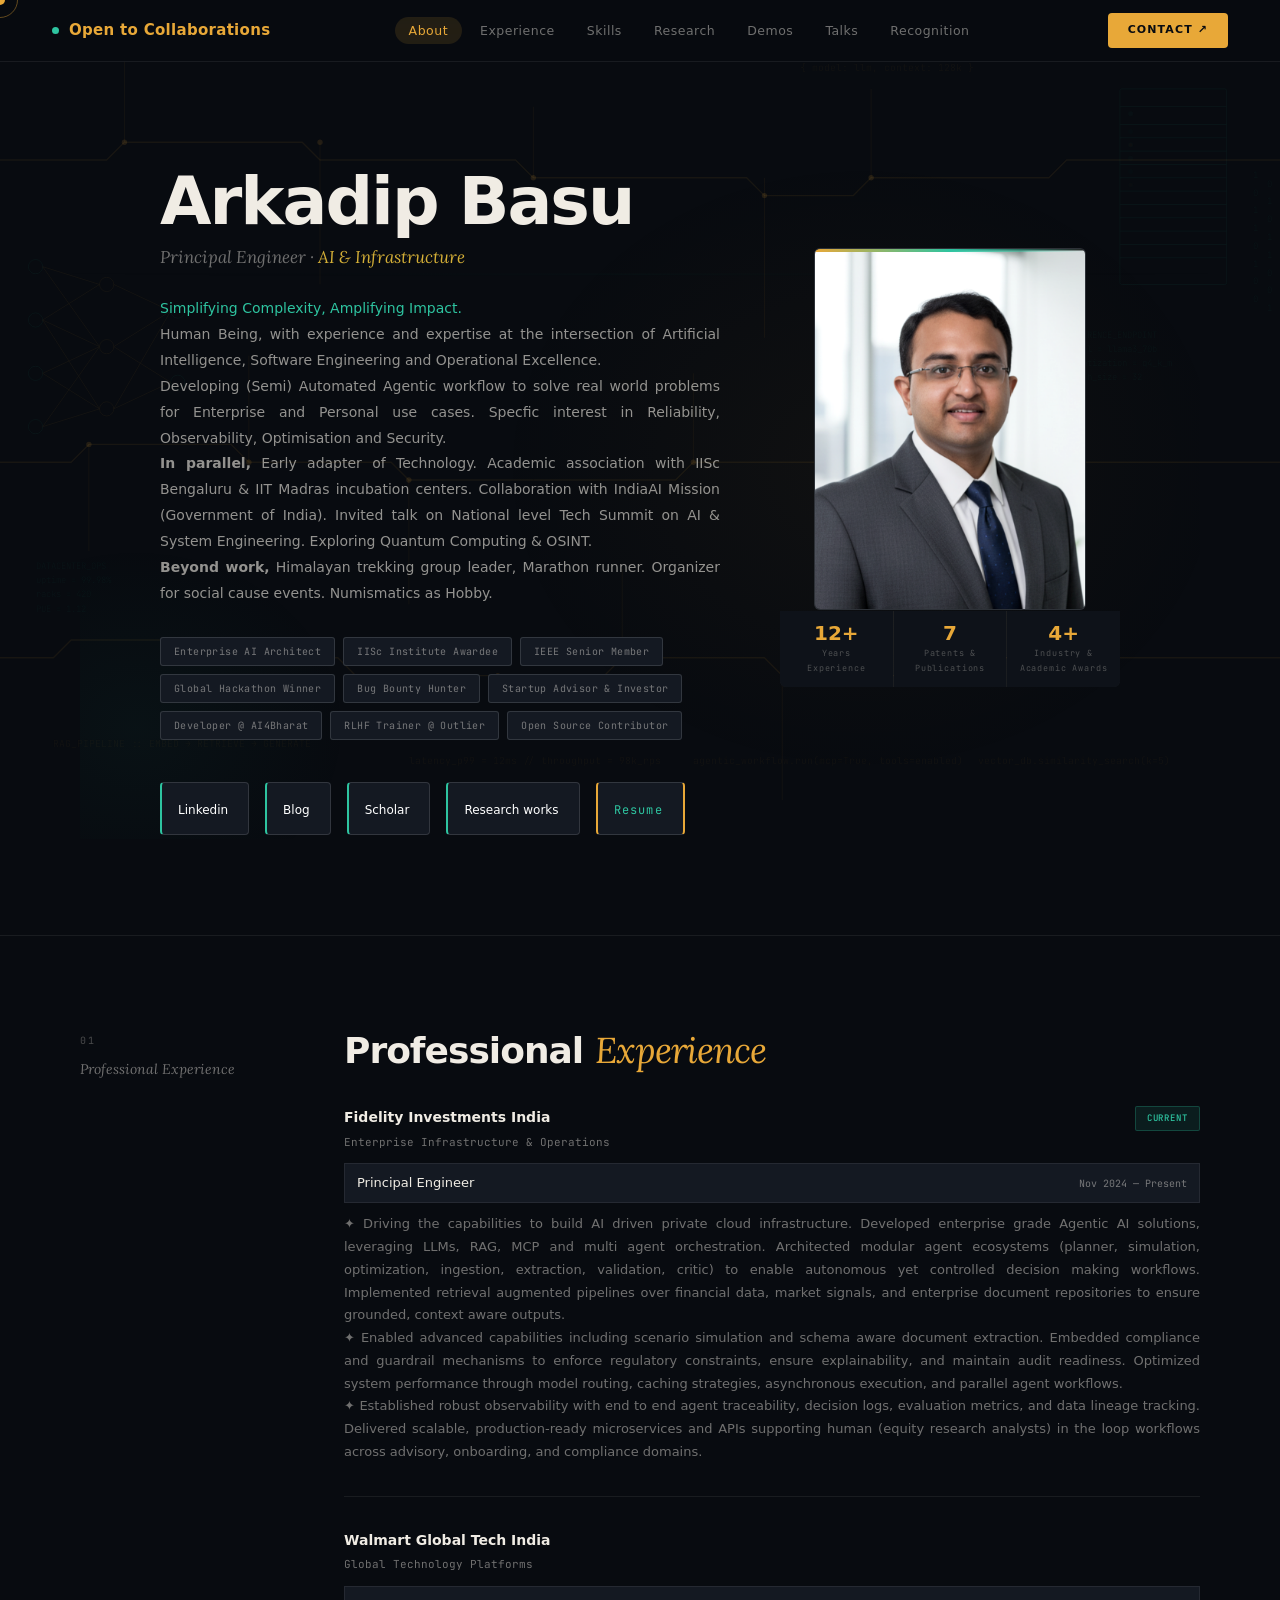
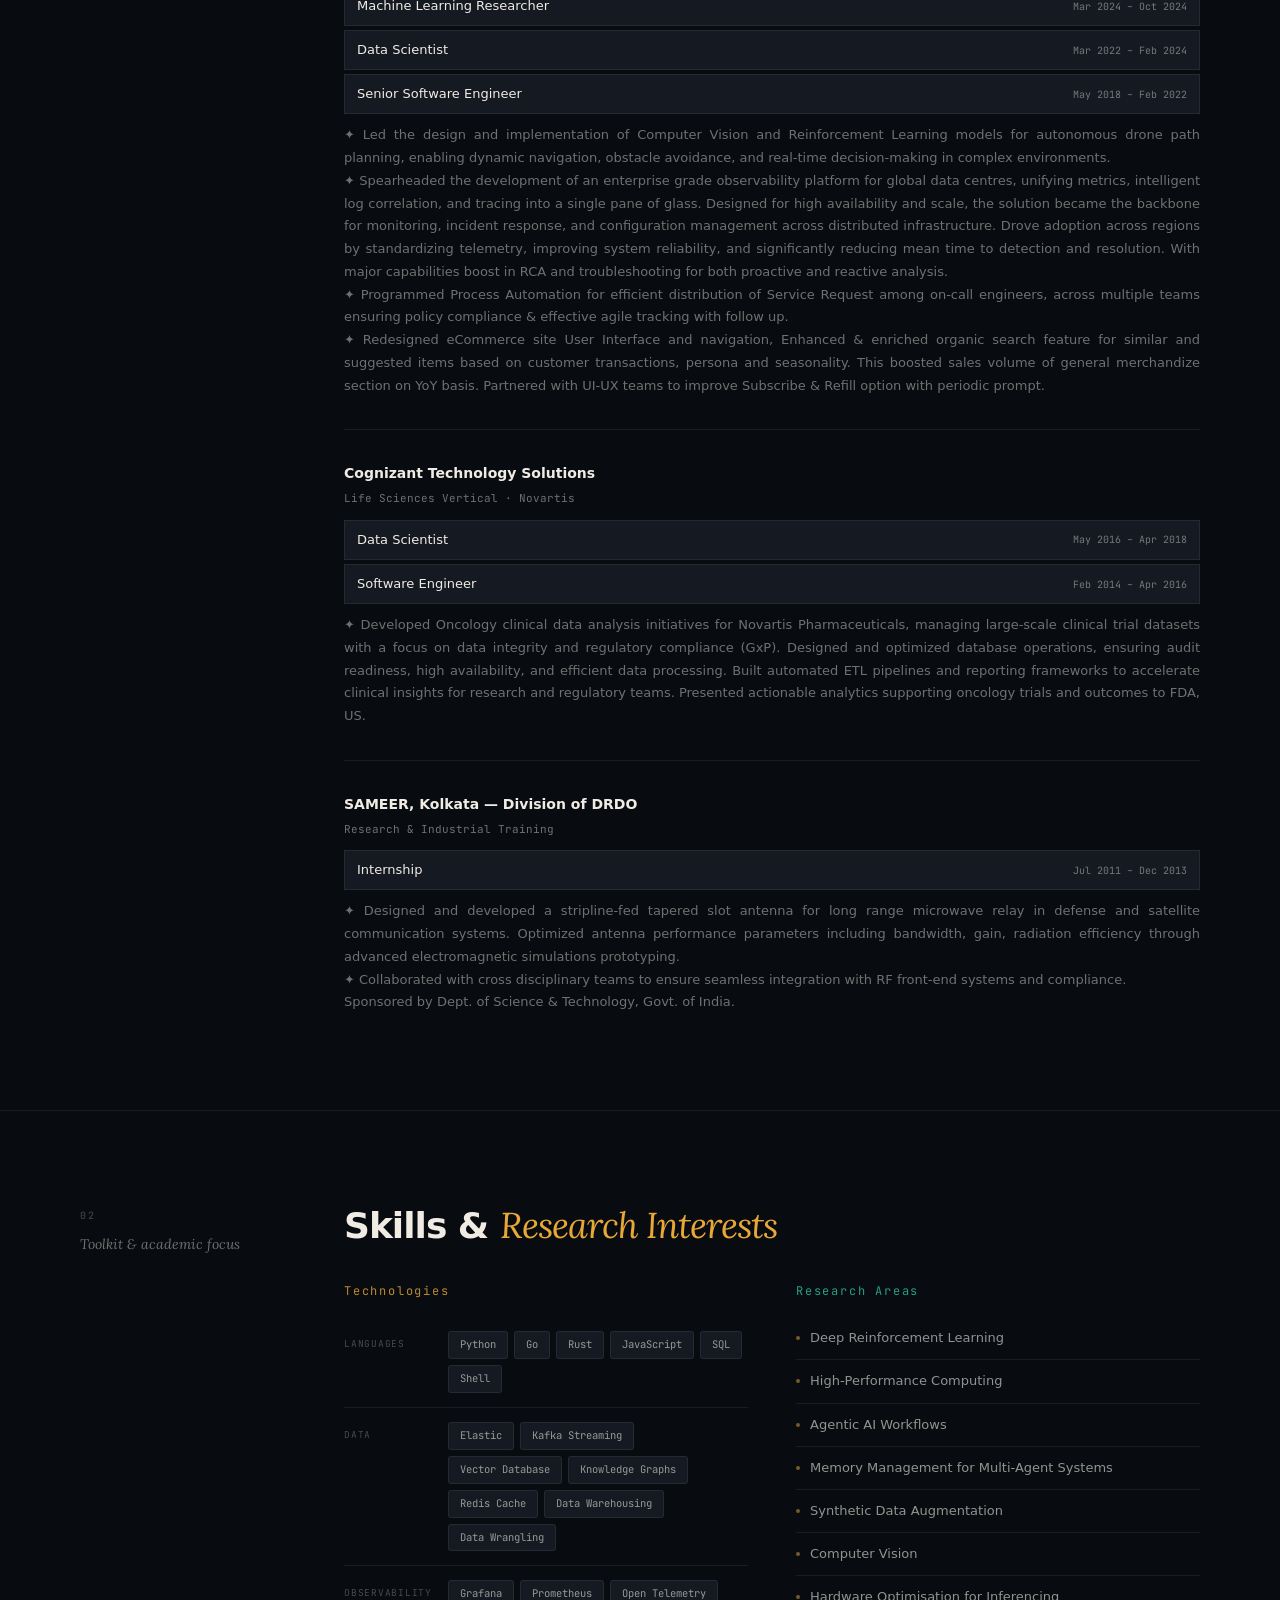
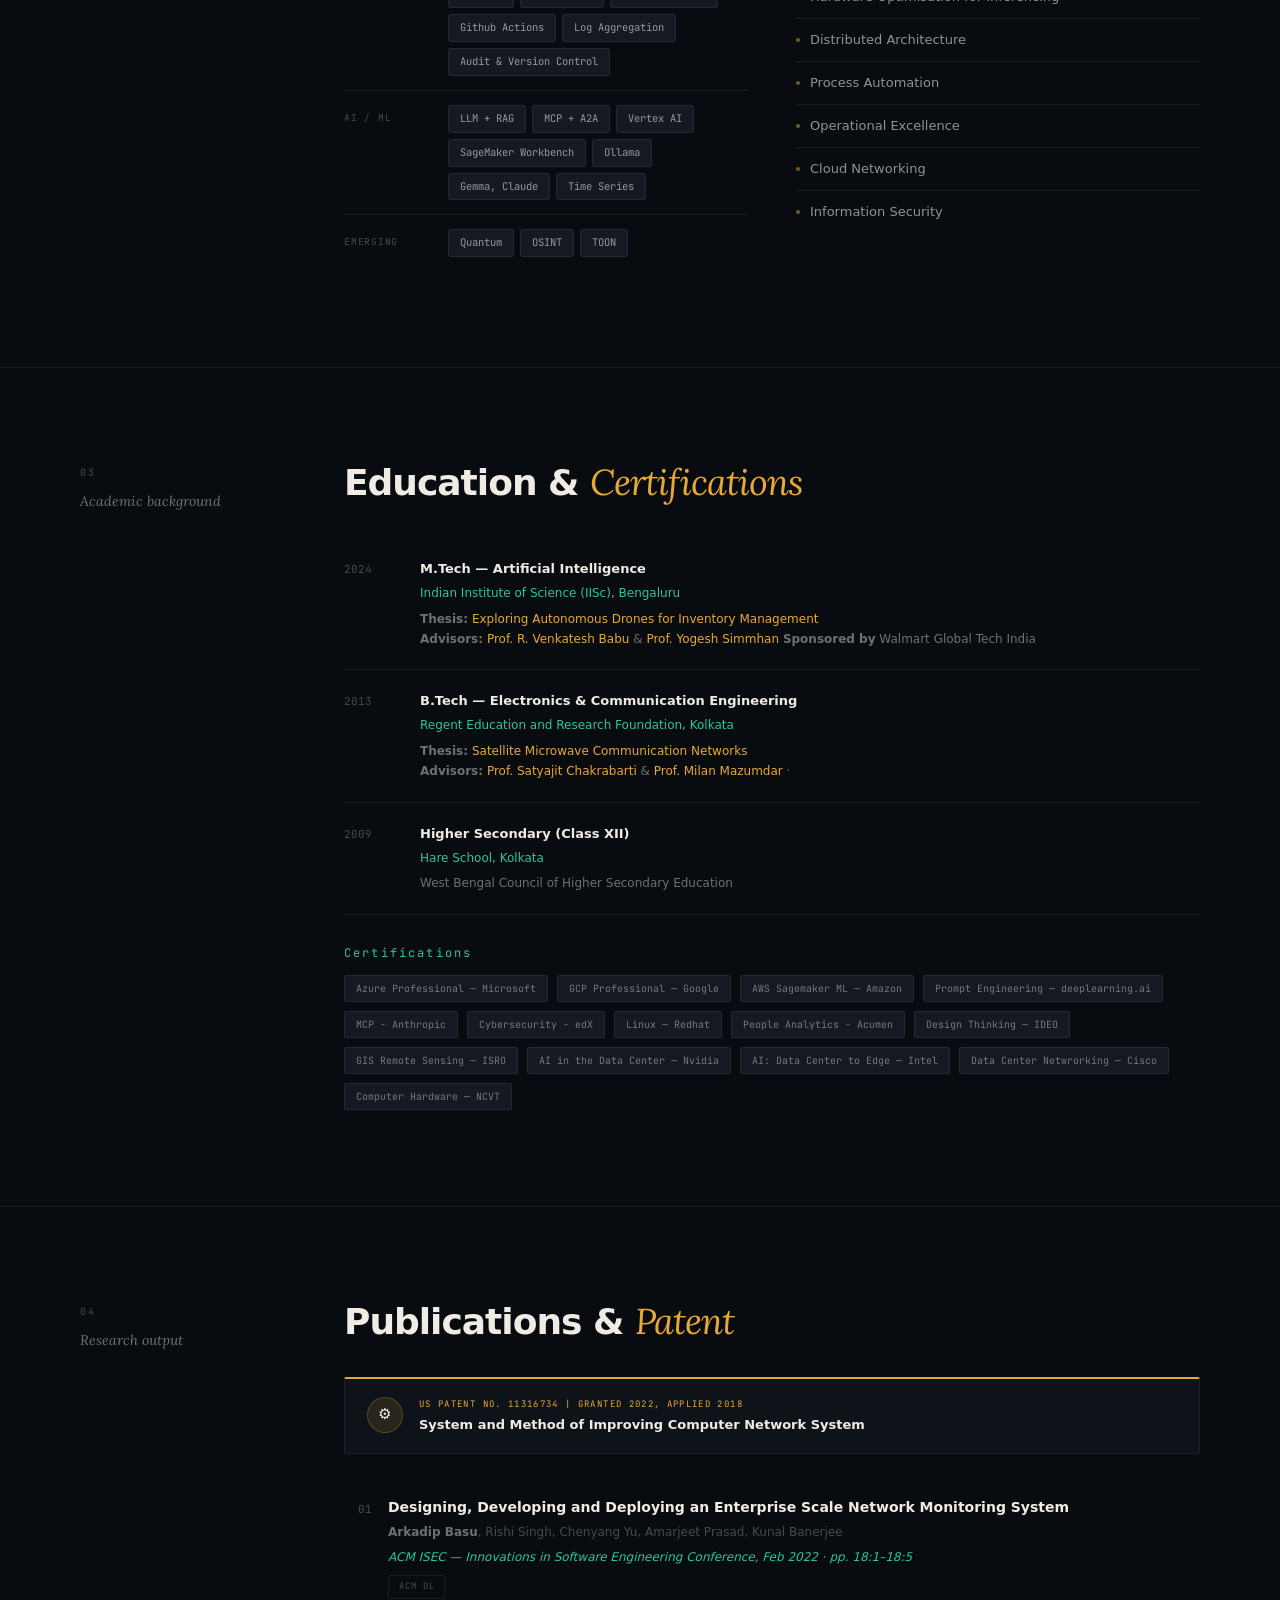
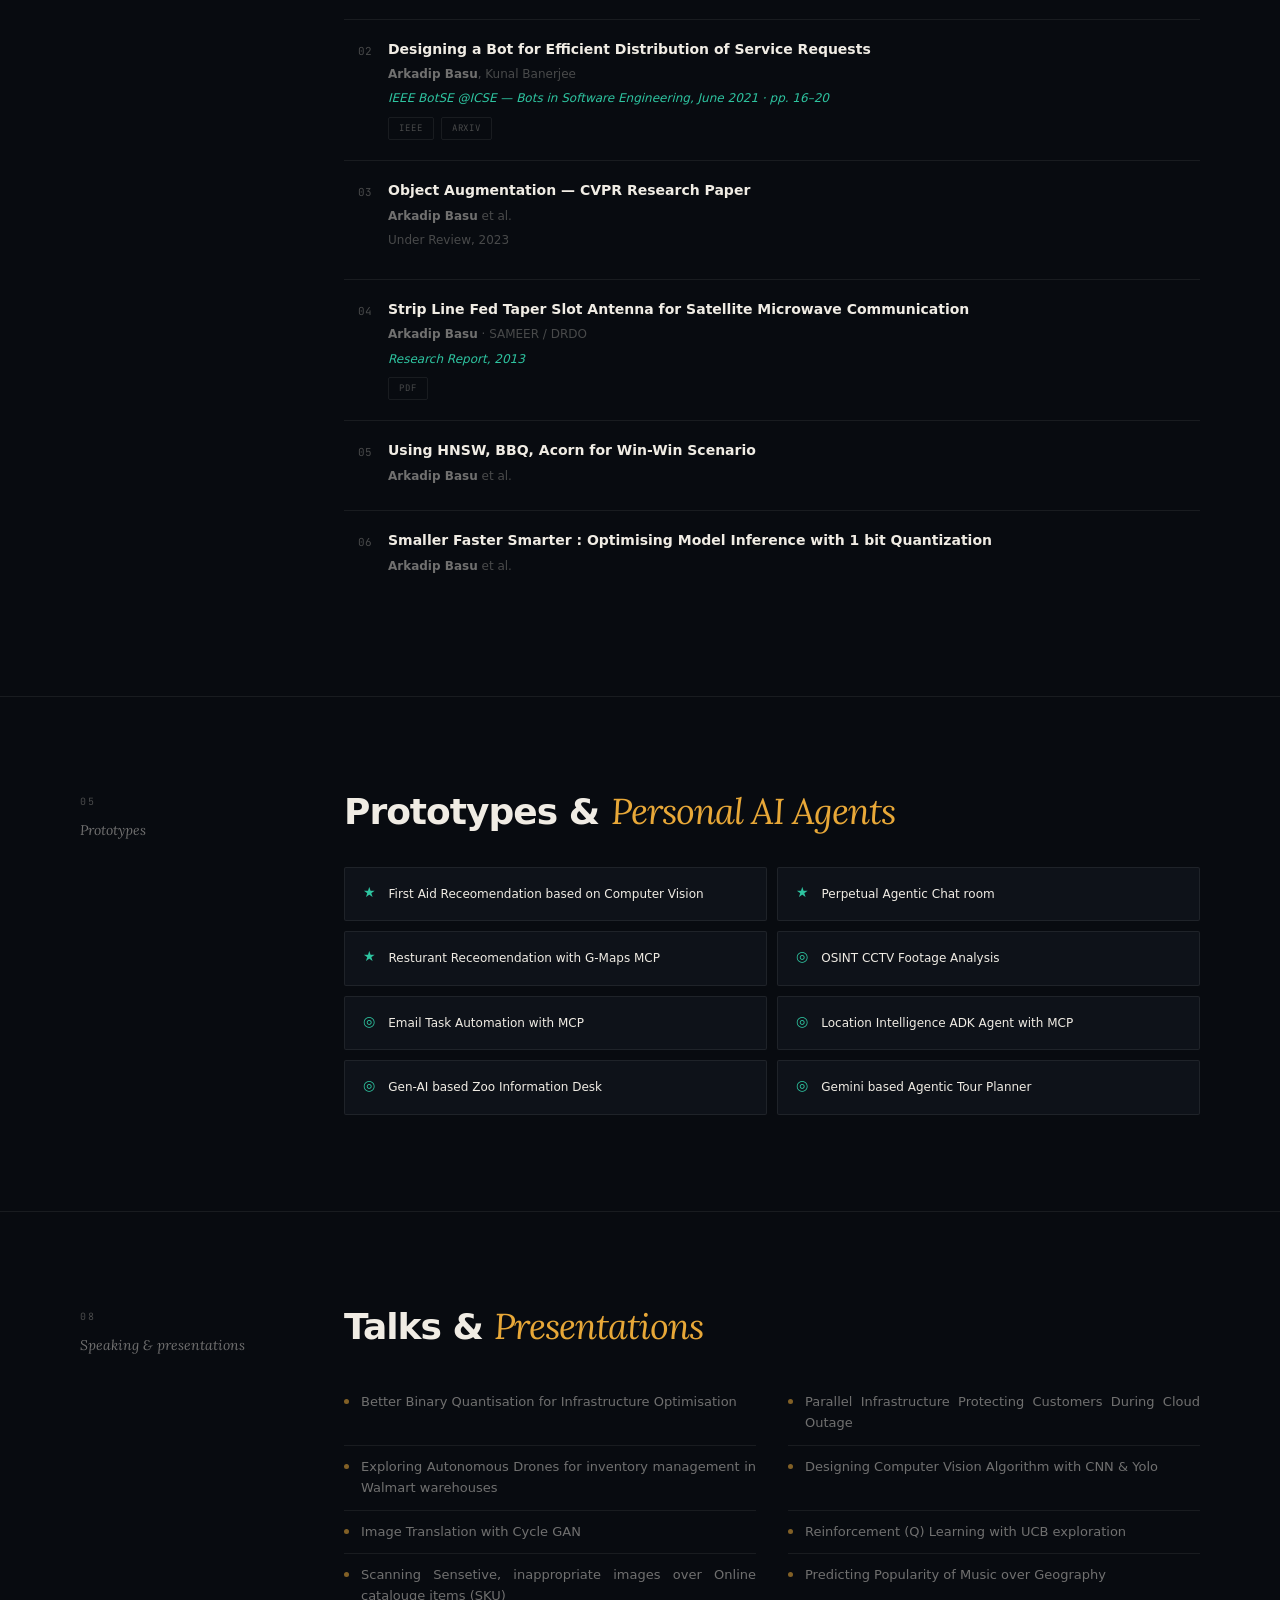
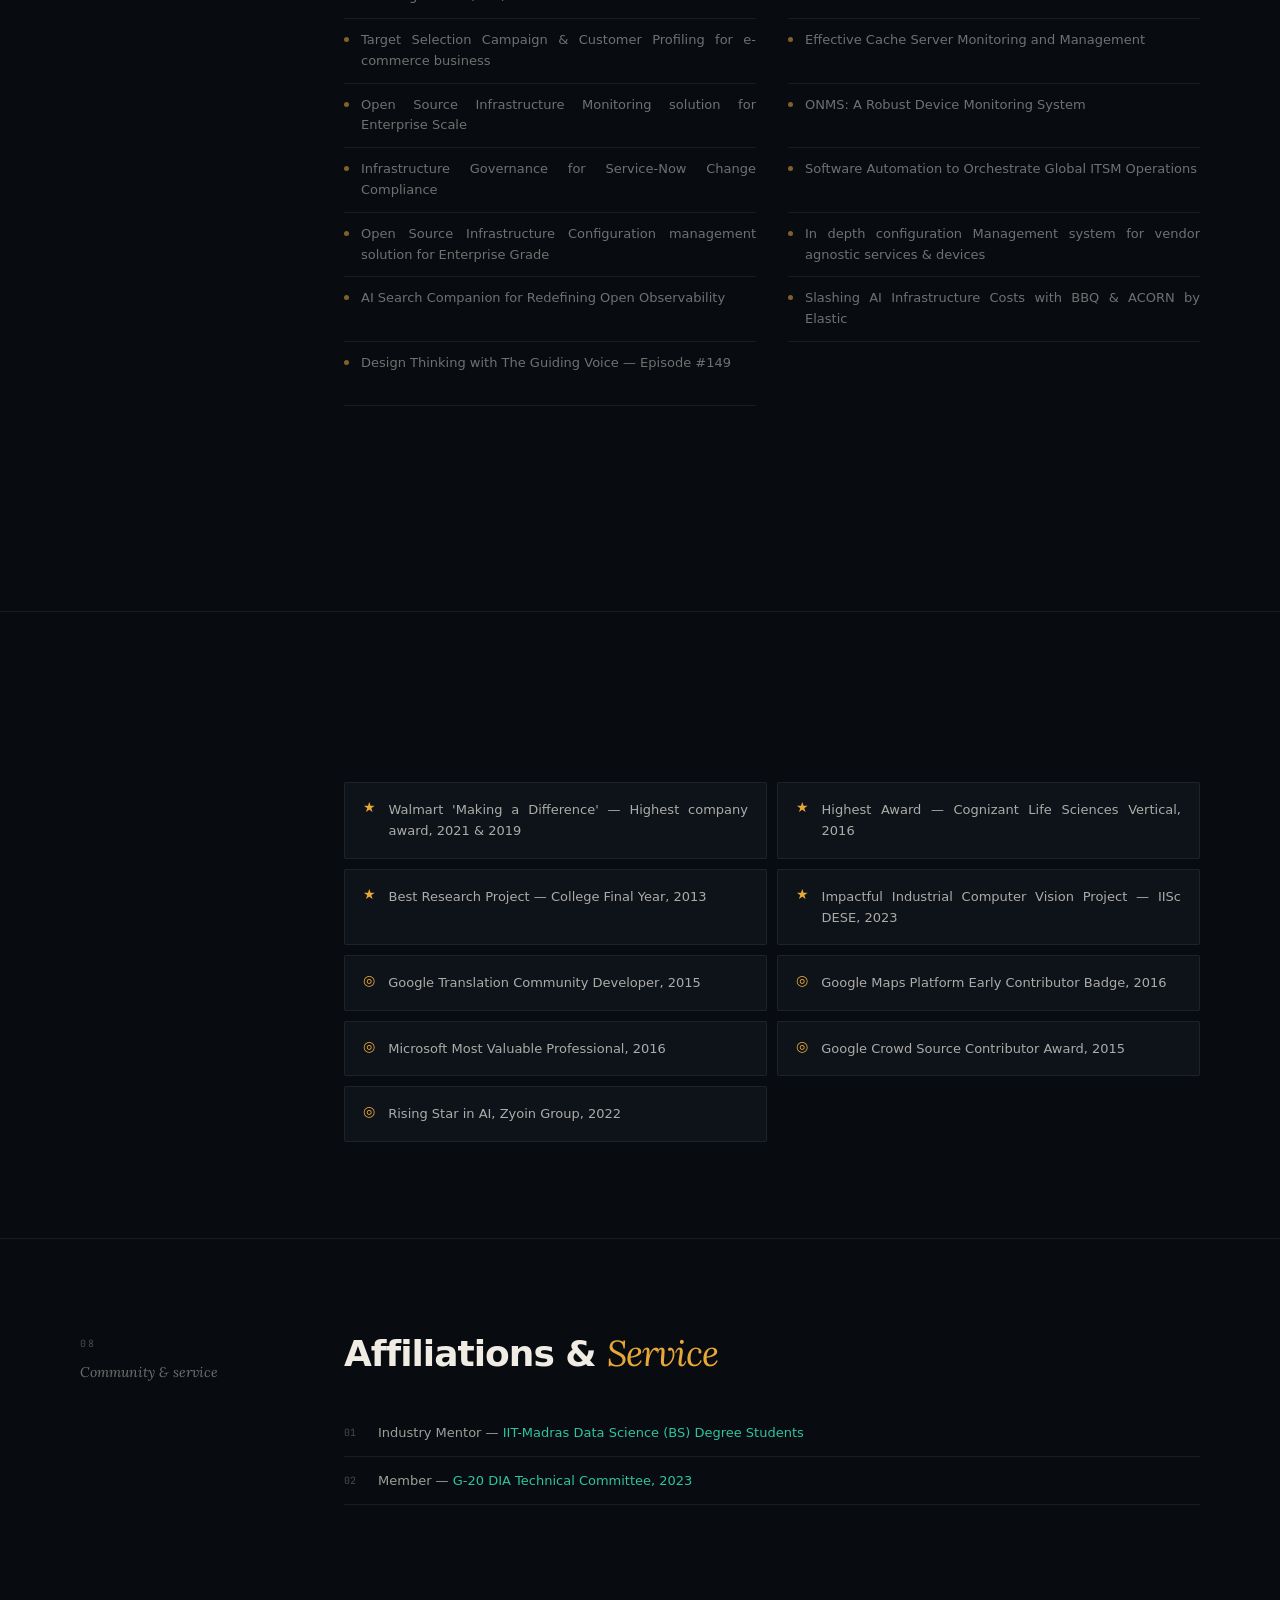
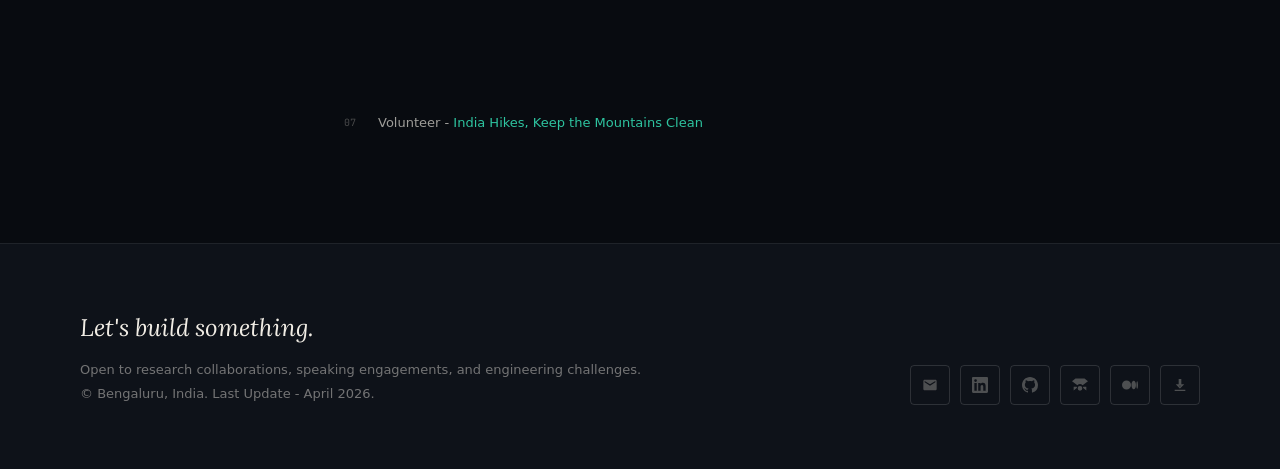
==== commit 259a0883: "Update index.html" ====
--- a/index.html
+++ b/index.html
@@ -2276,7 +2276,7 @@
               target="_blank">Everything Is Green Until It Is Not</a>
           </div>
           <div class="talk-item reveal">
-            <div class="talk-dot"></div>Token & Perfomance utilisation of TOON over JSON
+            <div class="talk-dot"></div>Token & Perfomance utilisation analysis of TOON over JSON
           </div>
         </div>
       </div>
@@ -2295,7 +2295,7 @@
         <div class="awards-grid">
           <div class="award-card reveal">
             <div class="award-mark">★</div>
-            <div class="award-text">Walmart 'Making a Difference' — highest company award, 2021 &amp; 2018</div>
+            <div class="award-text">Walmart 'Making a Difference' — Highest company award, 2021 &amp; 2019</div>
           </div>
           <div class="award-card reveal">
             <div class="award-mark">★</div>
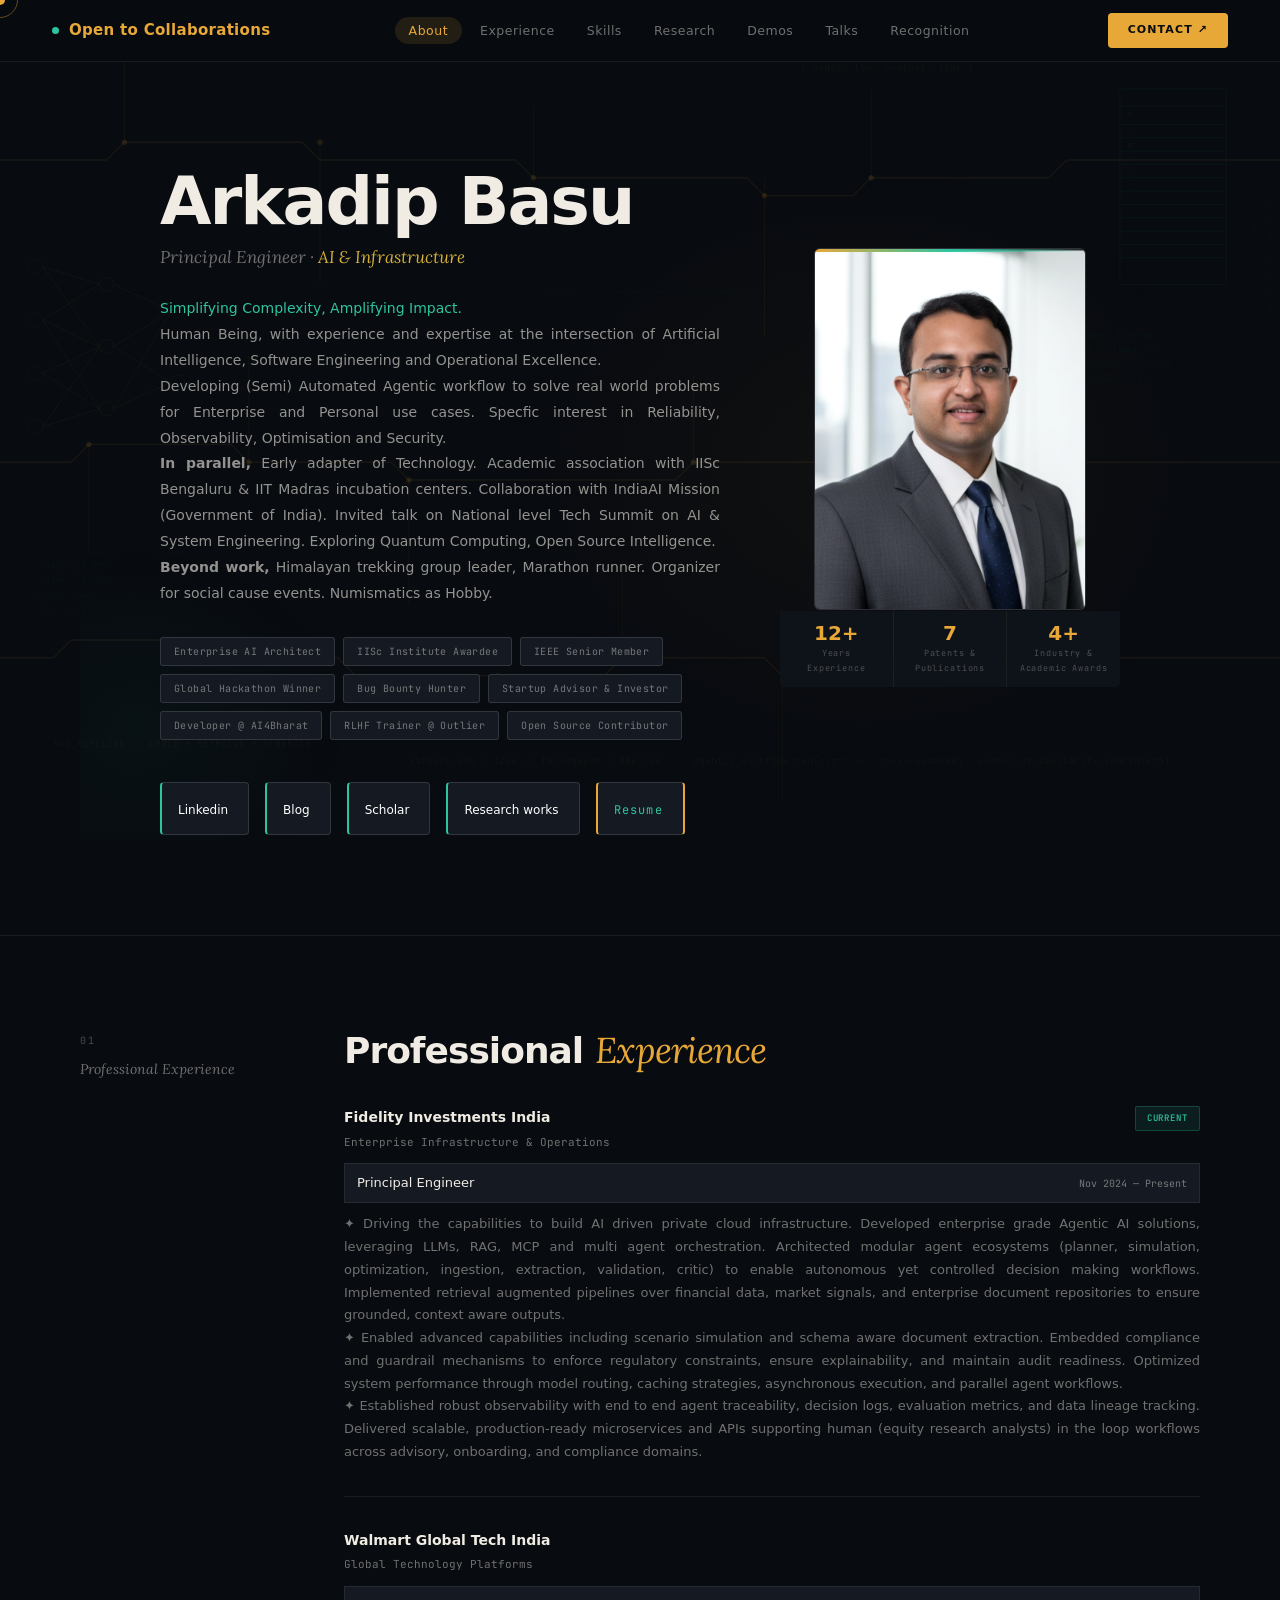
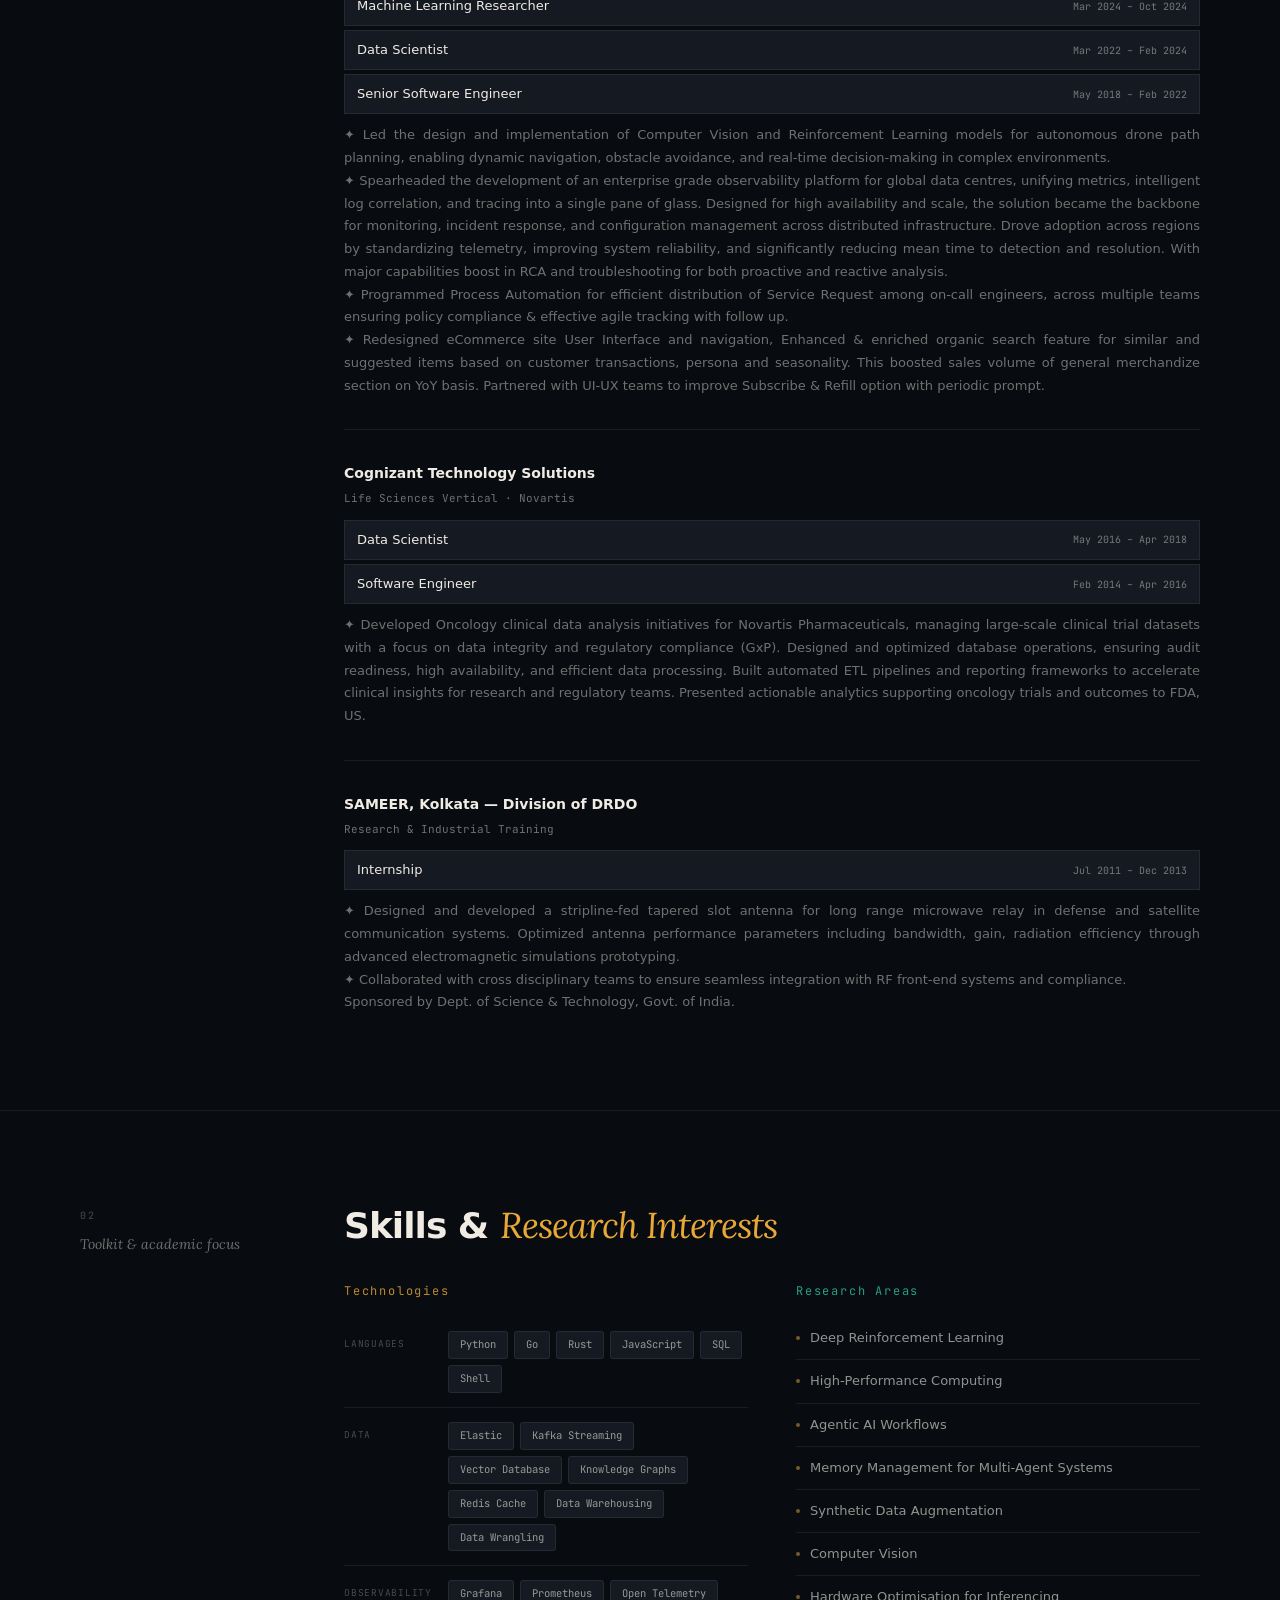
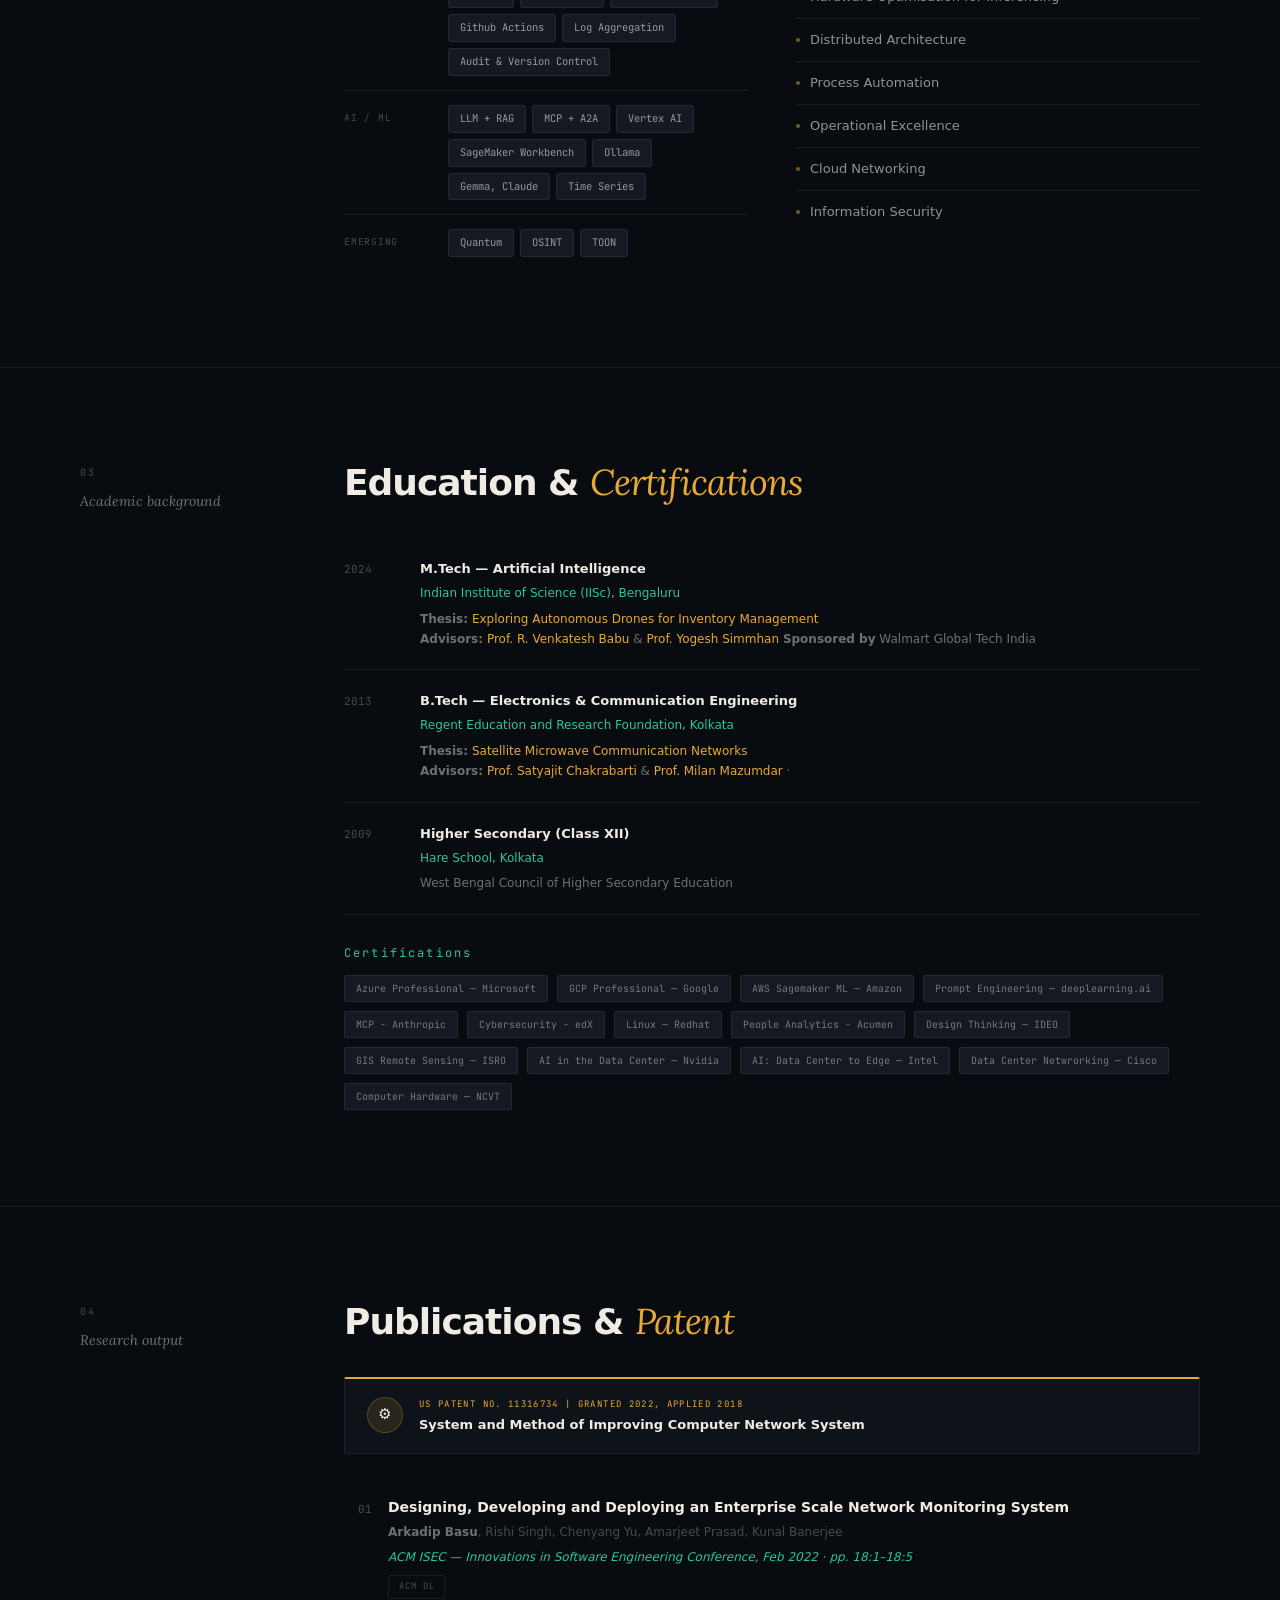
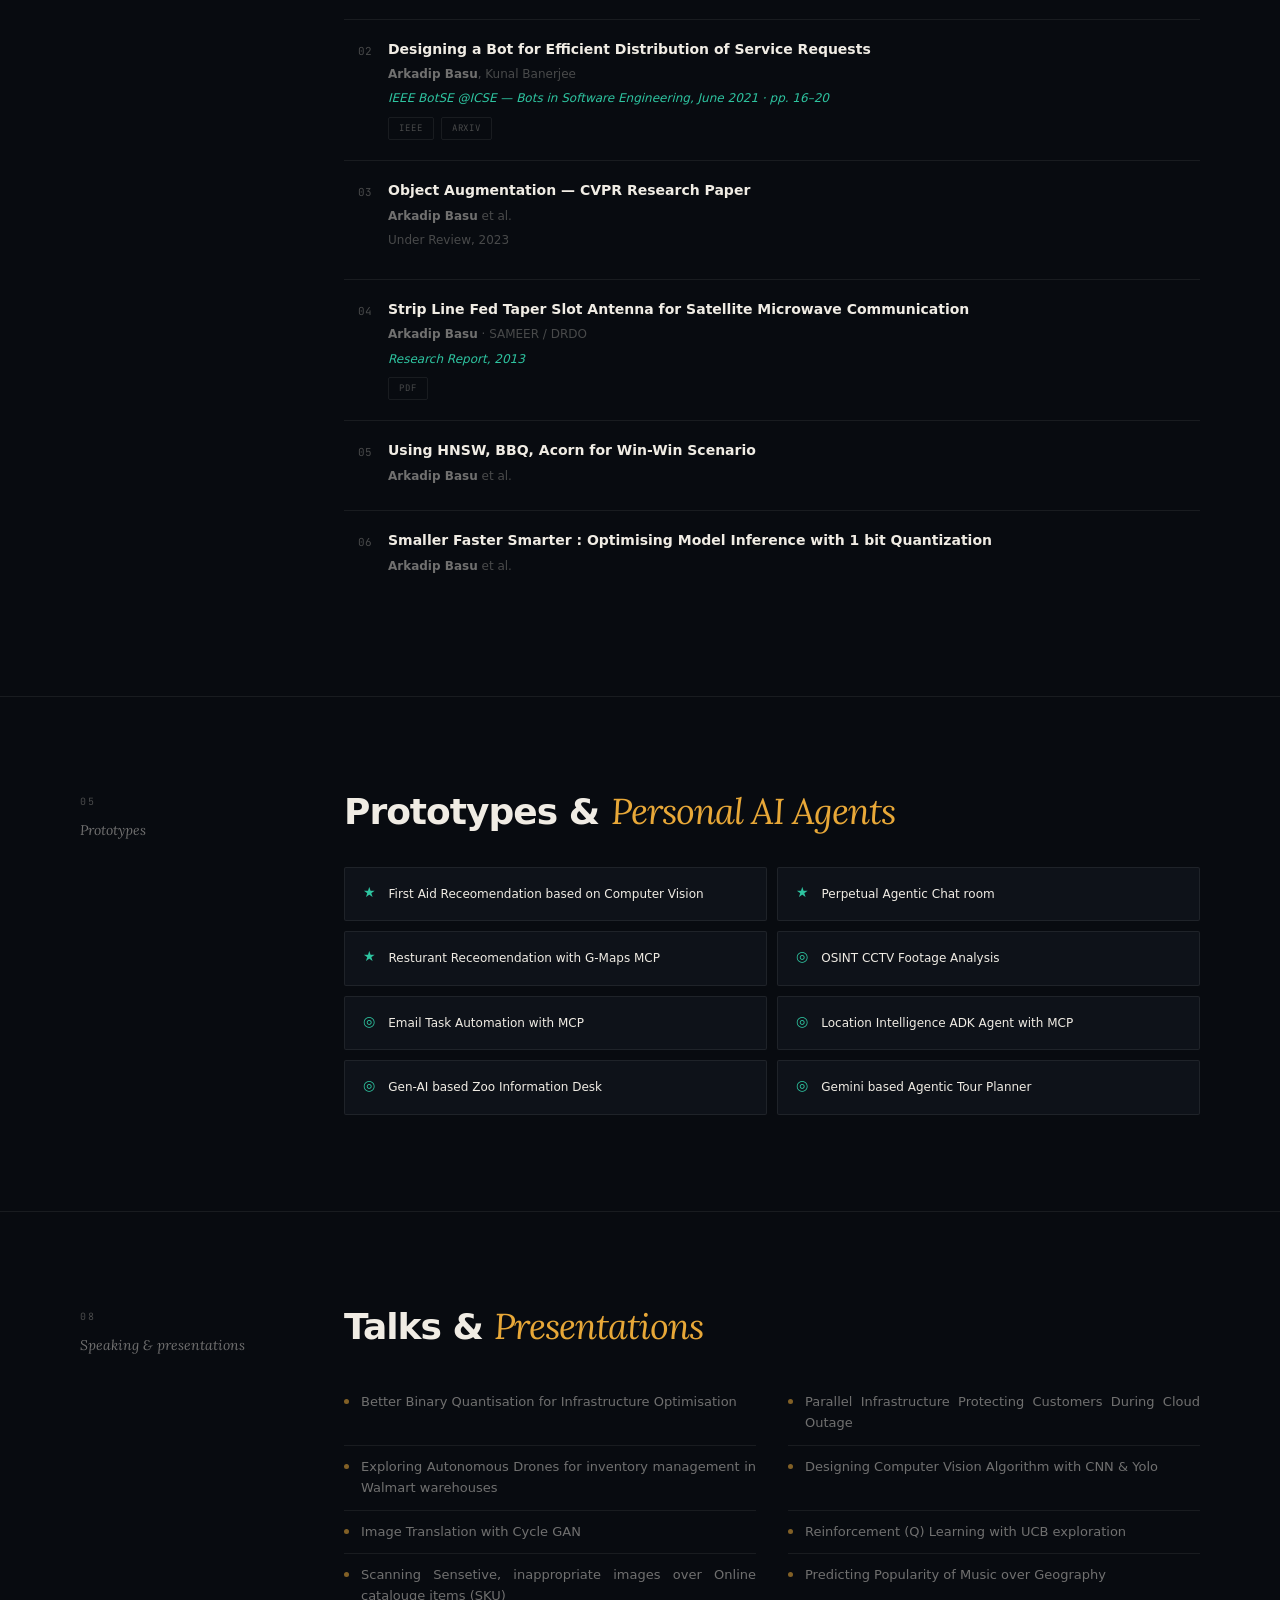
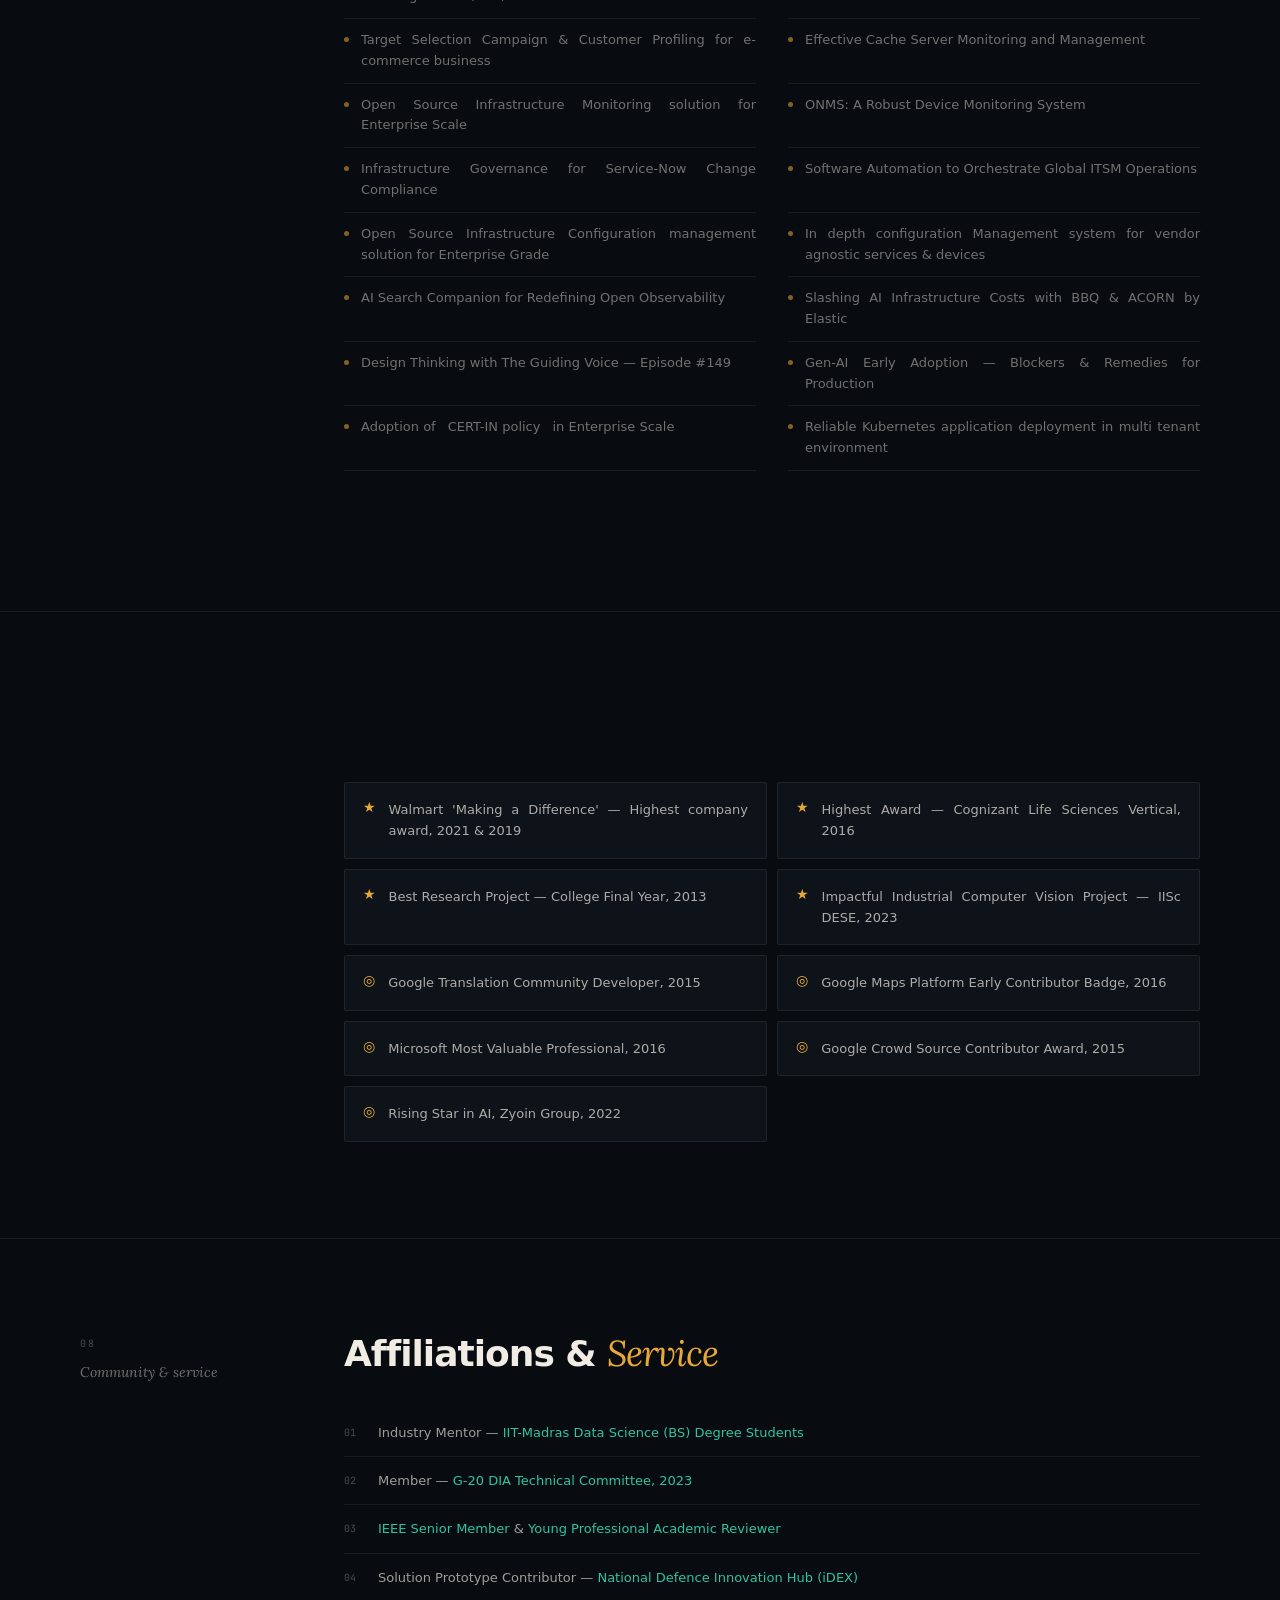
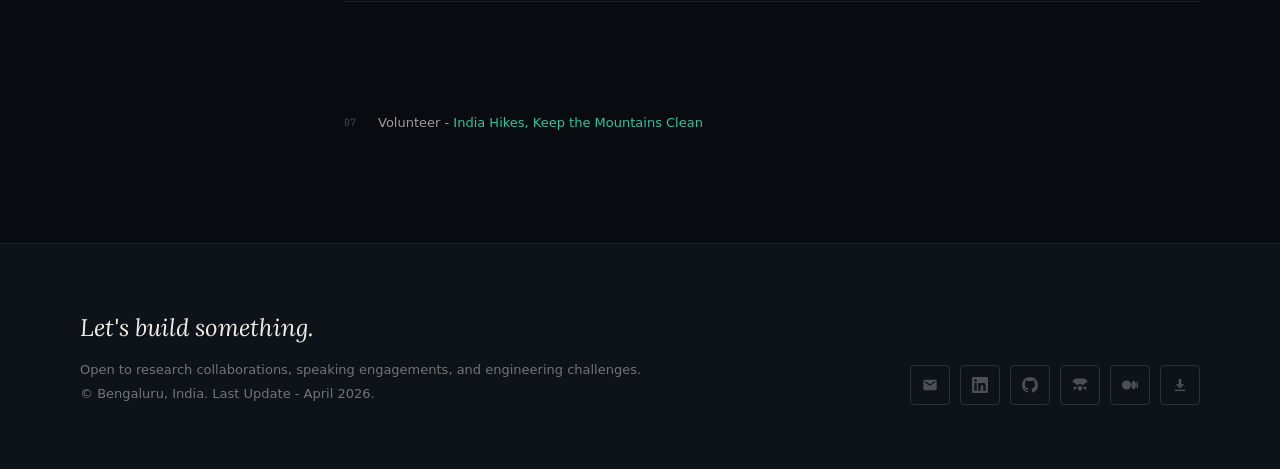
==== commit 73c9708b: "Update index.html" ====
--- a/index.html
+++ b/index.html
@@ -1651,8 +1651,7 @@
           cases. Specfic interest in Reliability, Observability, Optimisation and Security. <br>
           <b>In parallel,</b> Early adapter of Technology. Academic association with IISc Bengaluru & IIT Madras
           incubation centers. Collaboration with IndiaAI Mission (Government of India). Invited talk on National
-          level
-          Tech Summit on AI & System Engineering. Exploring Quantum Computing & OSINT. <br>
+          level Tech Summit on AI & System Engineering. Exploring Quantum Computing, Open Source Intelligence. <br>
           <b>Beyond work,</b> Himalayan trekking group leader, Marathon runner. Organizer for social cause events.
           Numismatics as Hobby.
           <br>
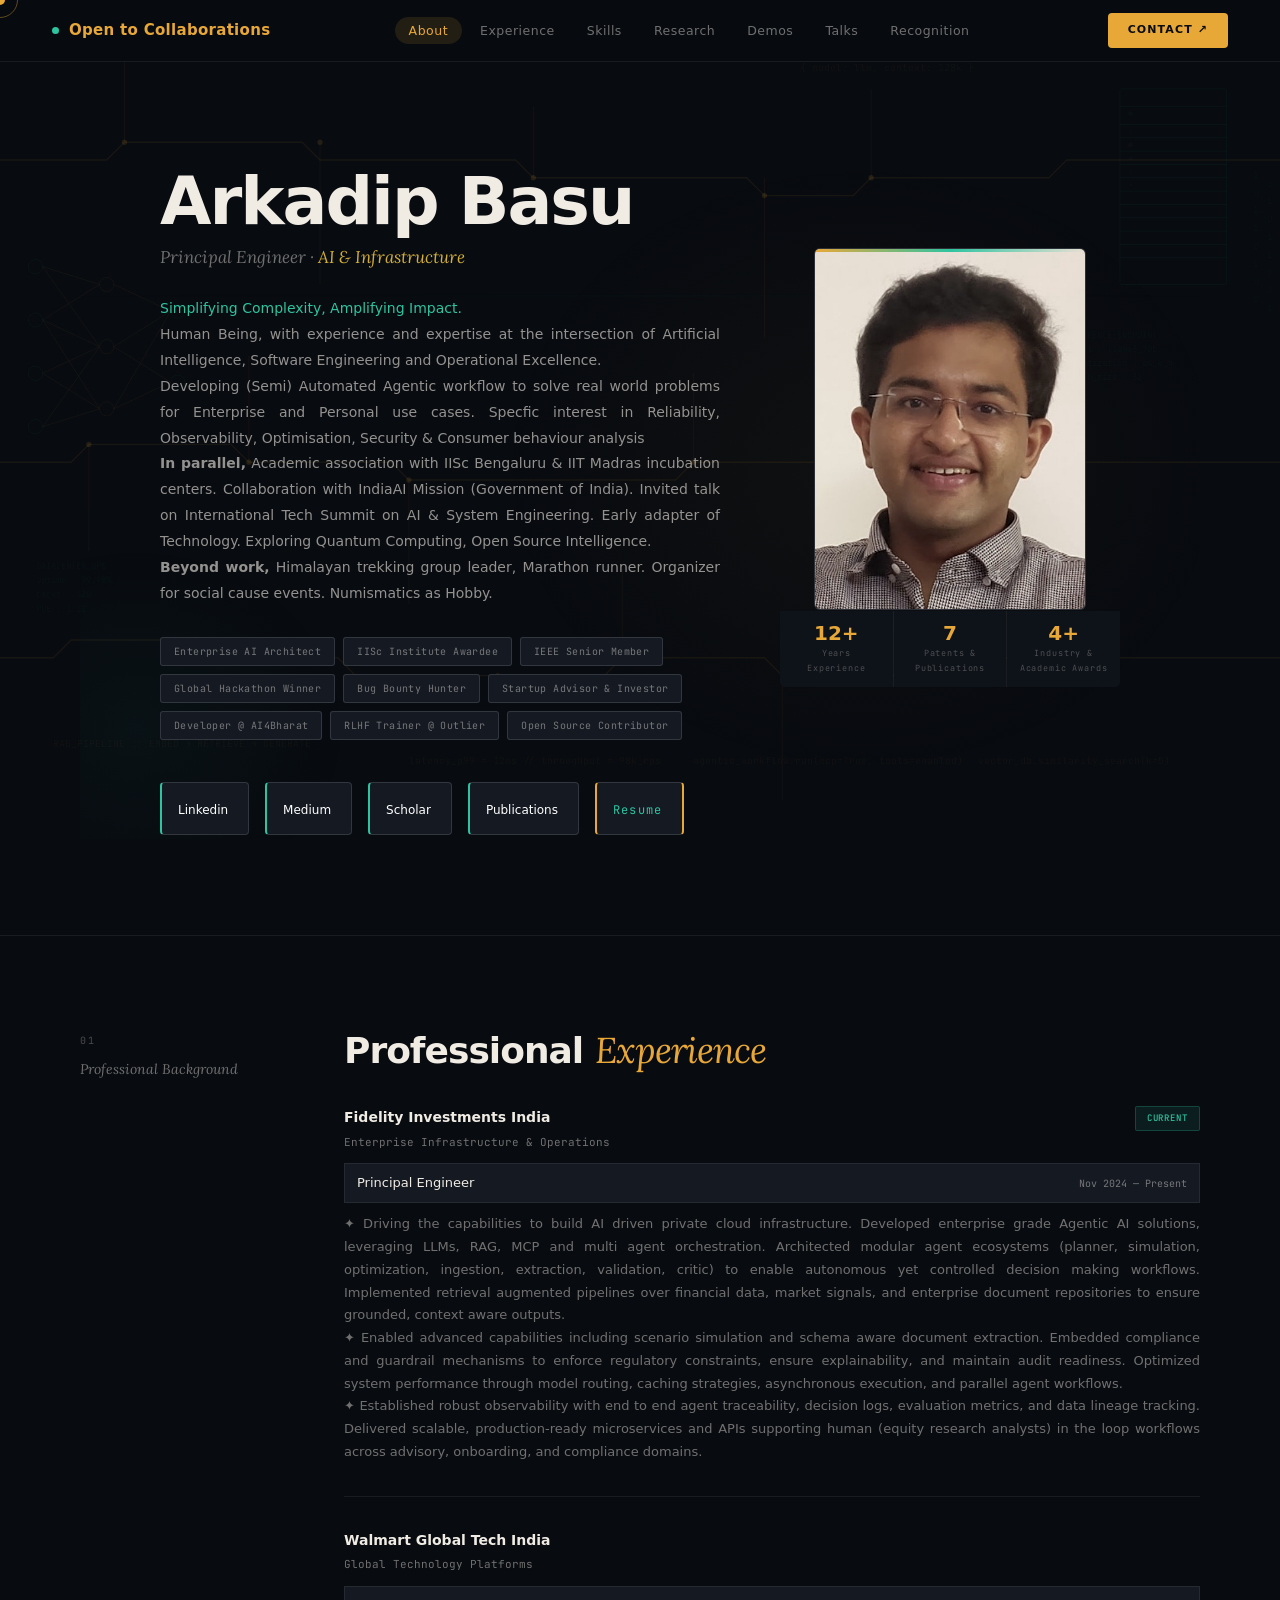
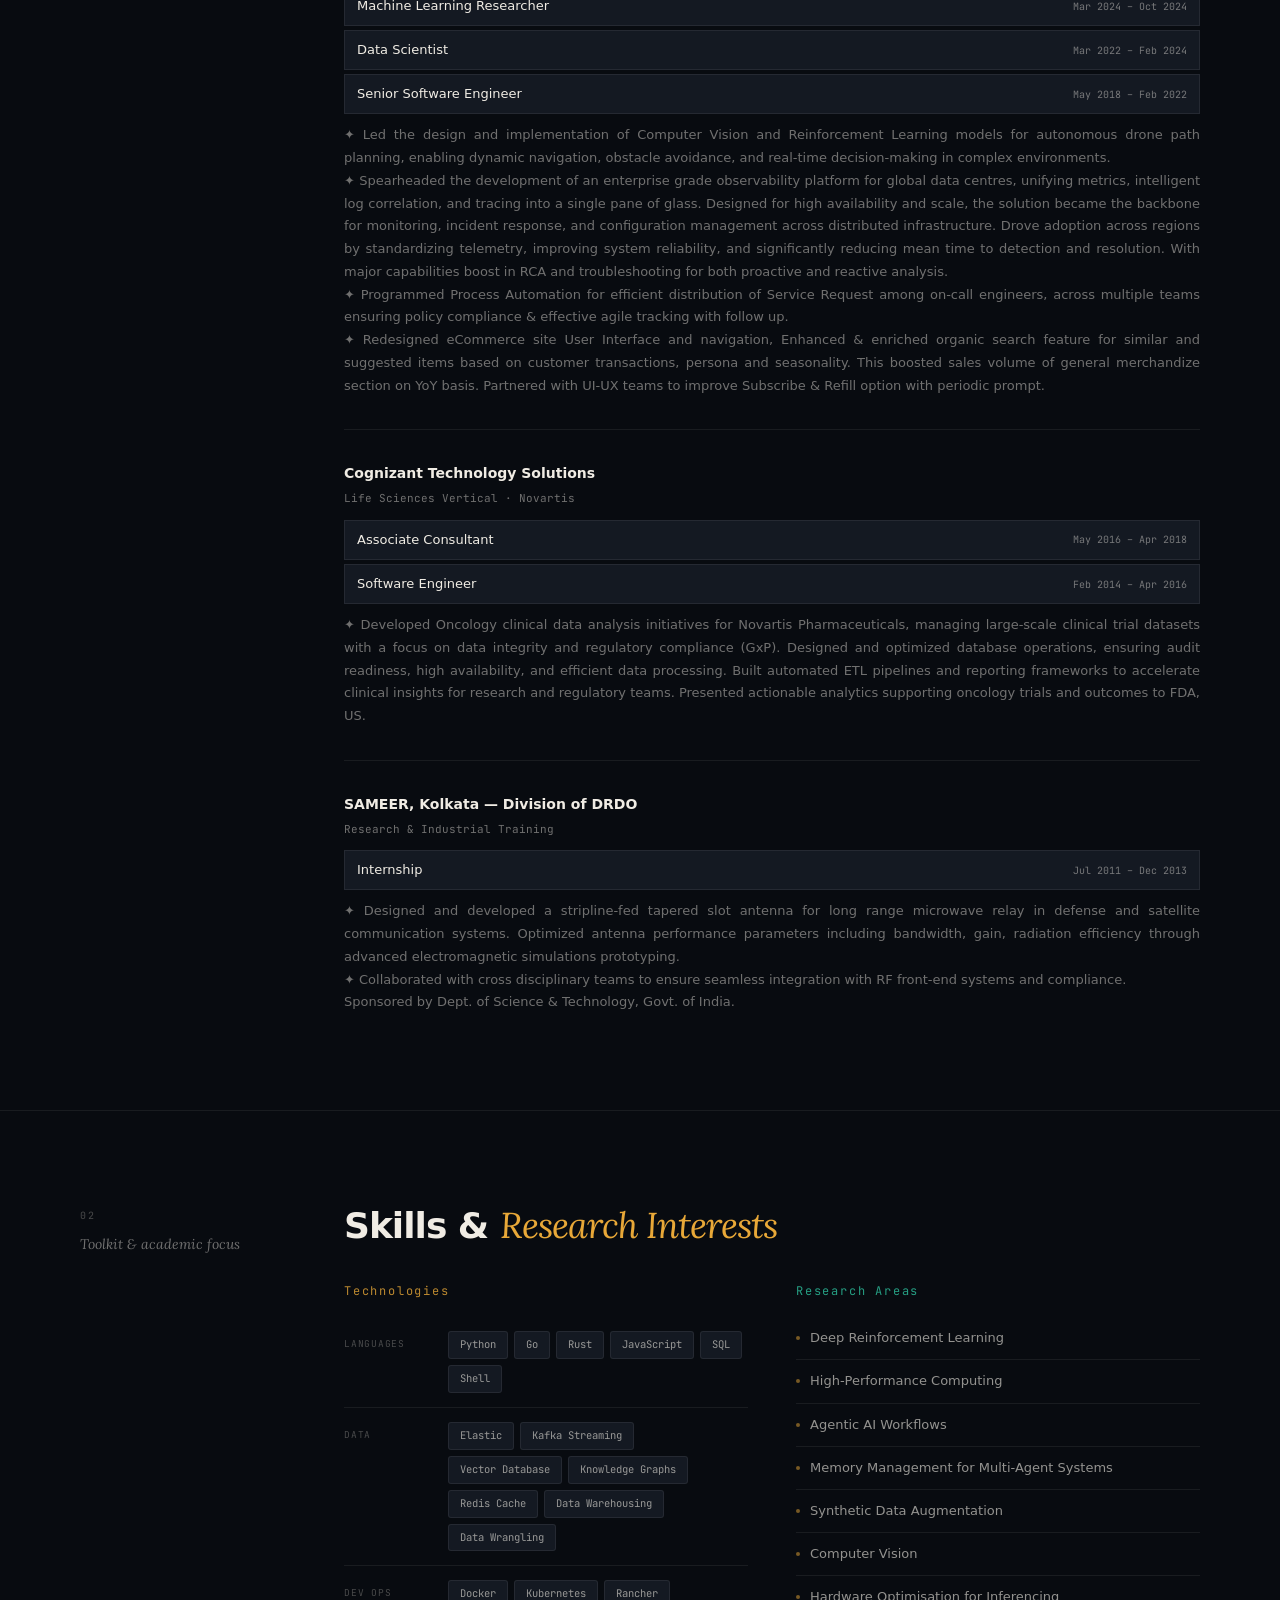
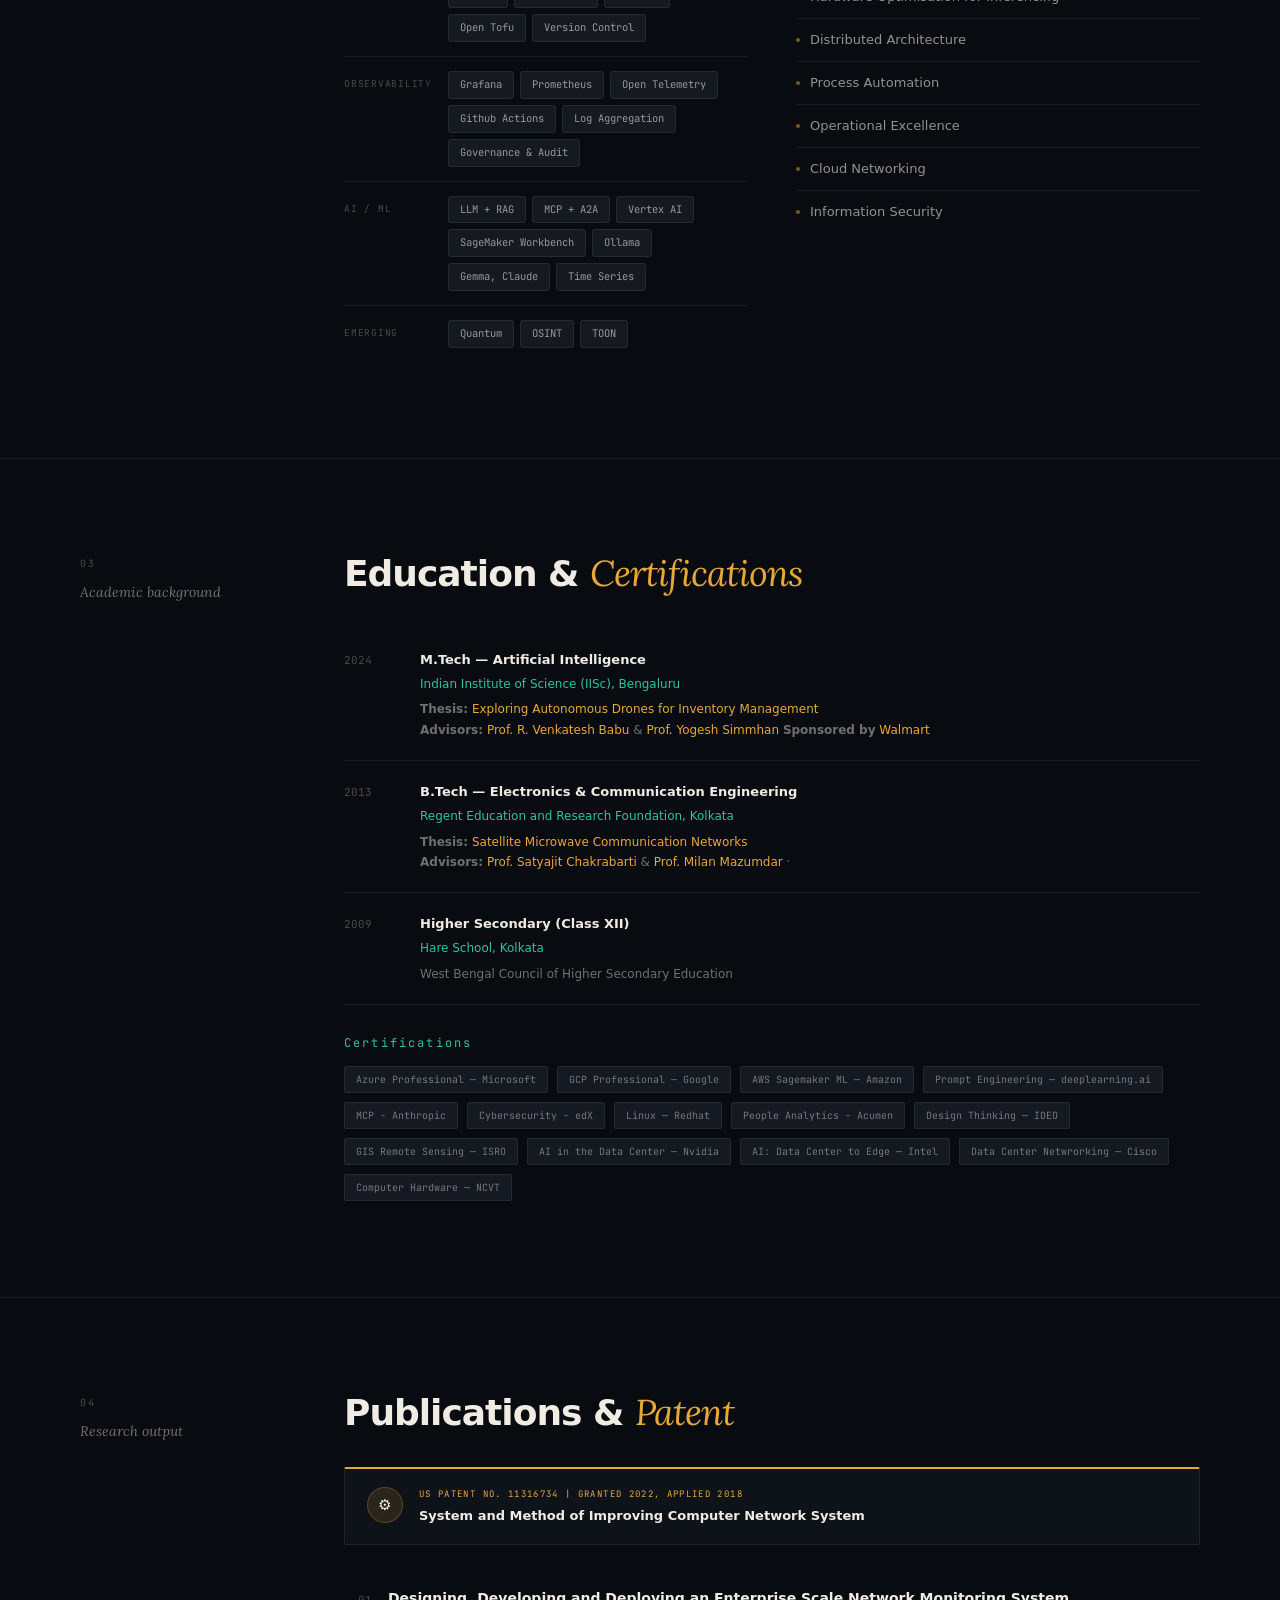
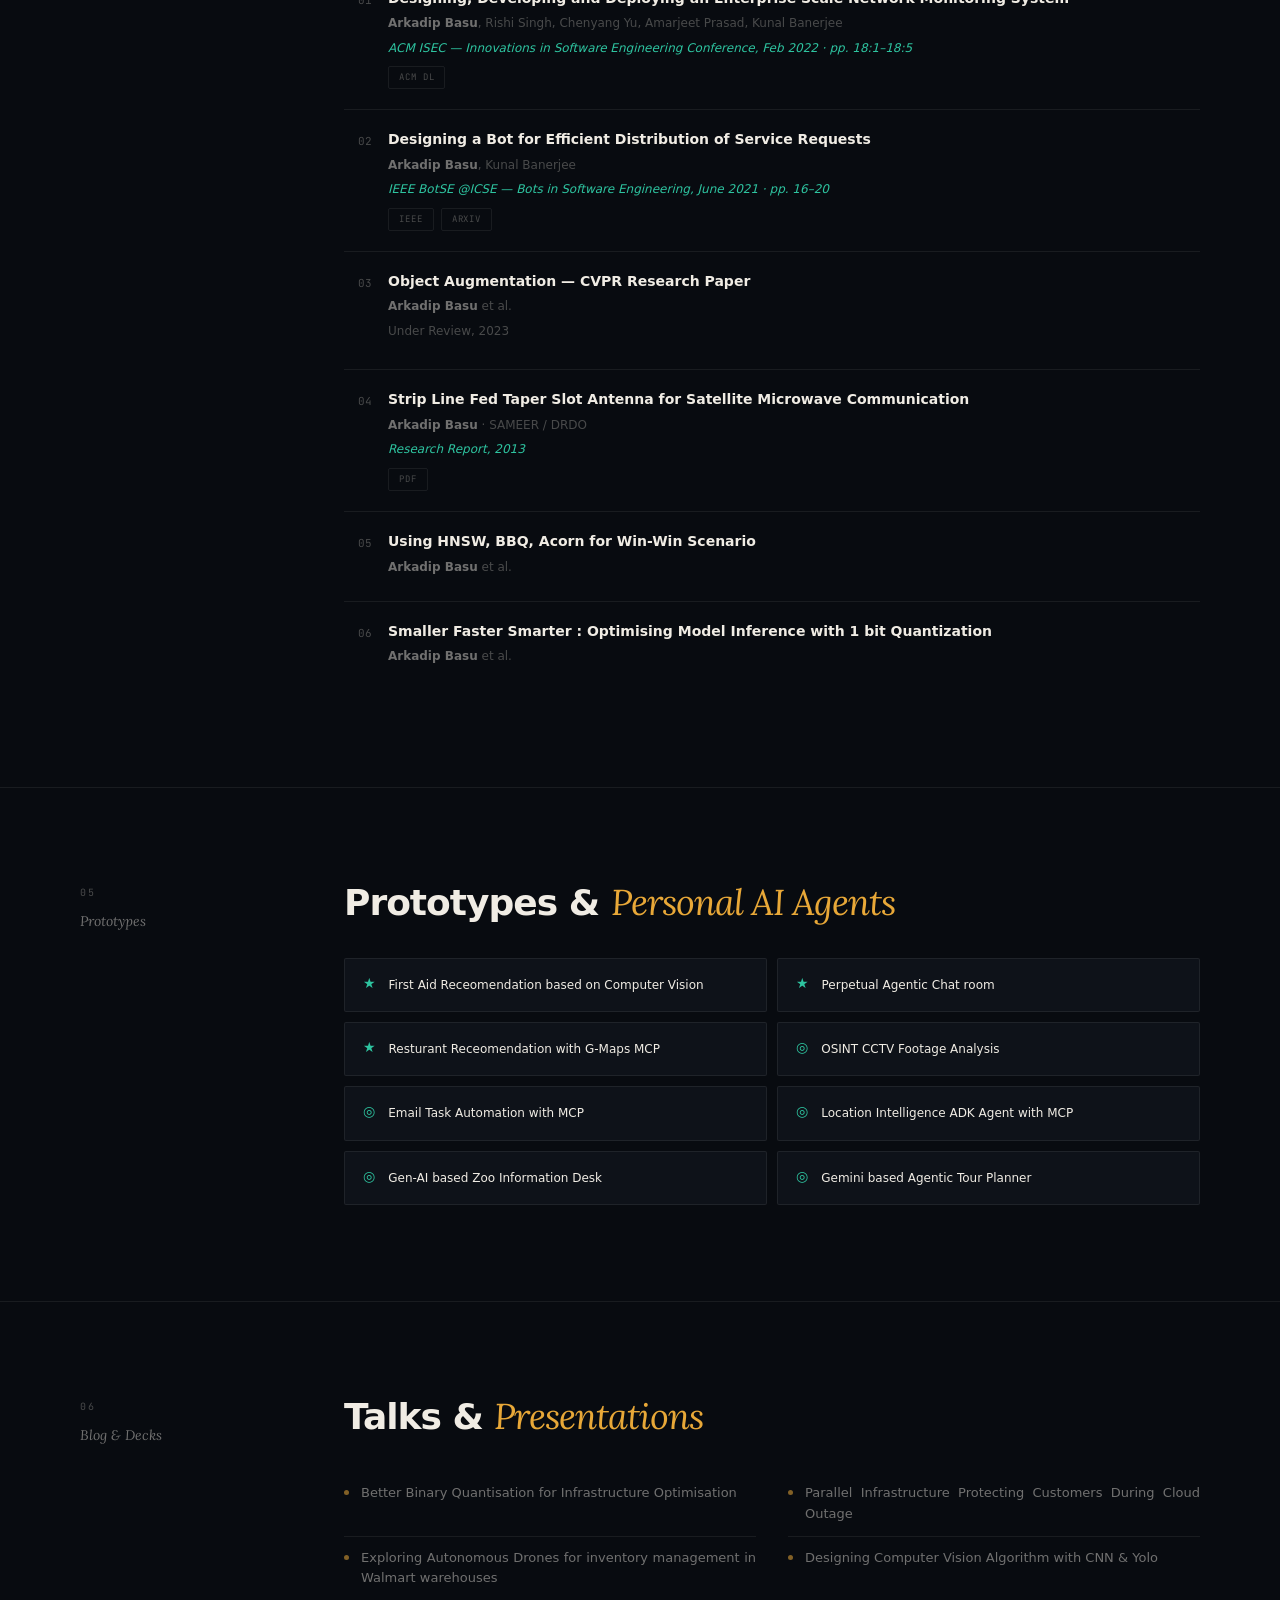
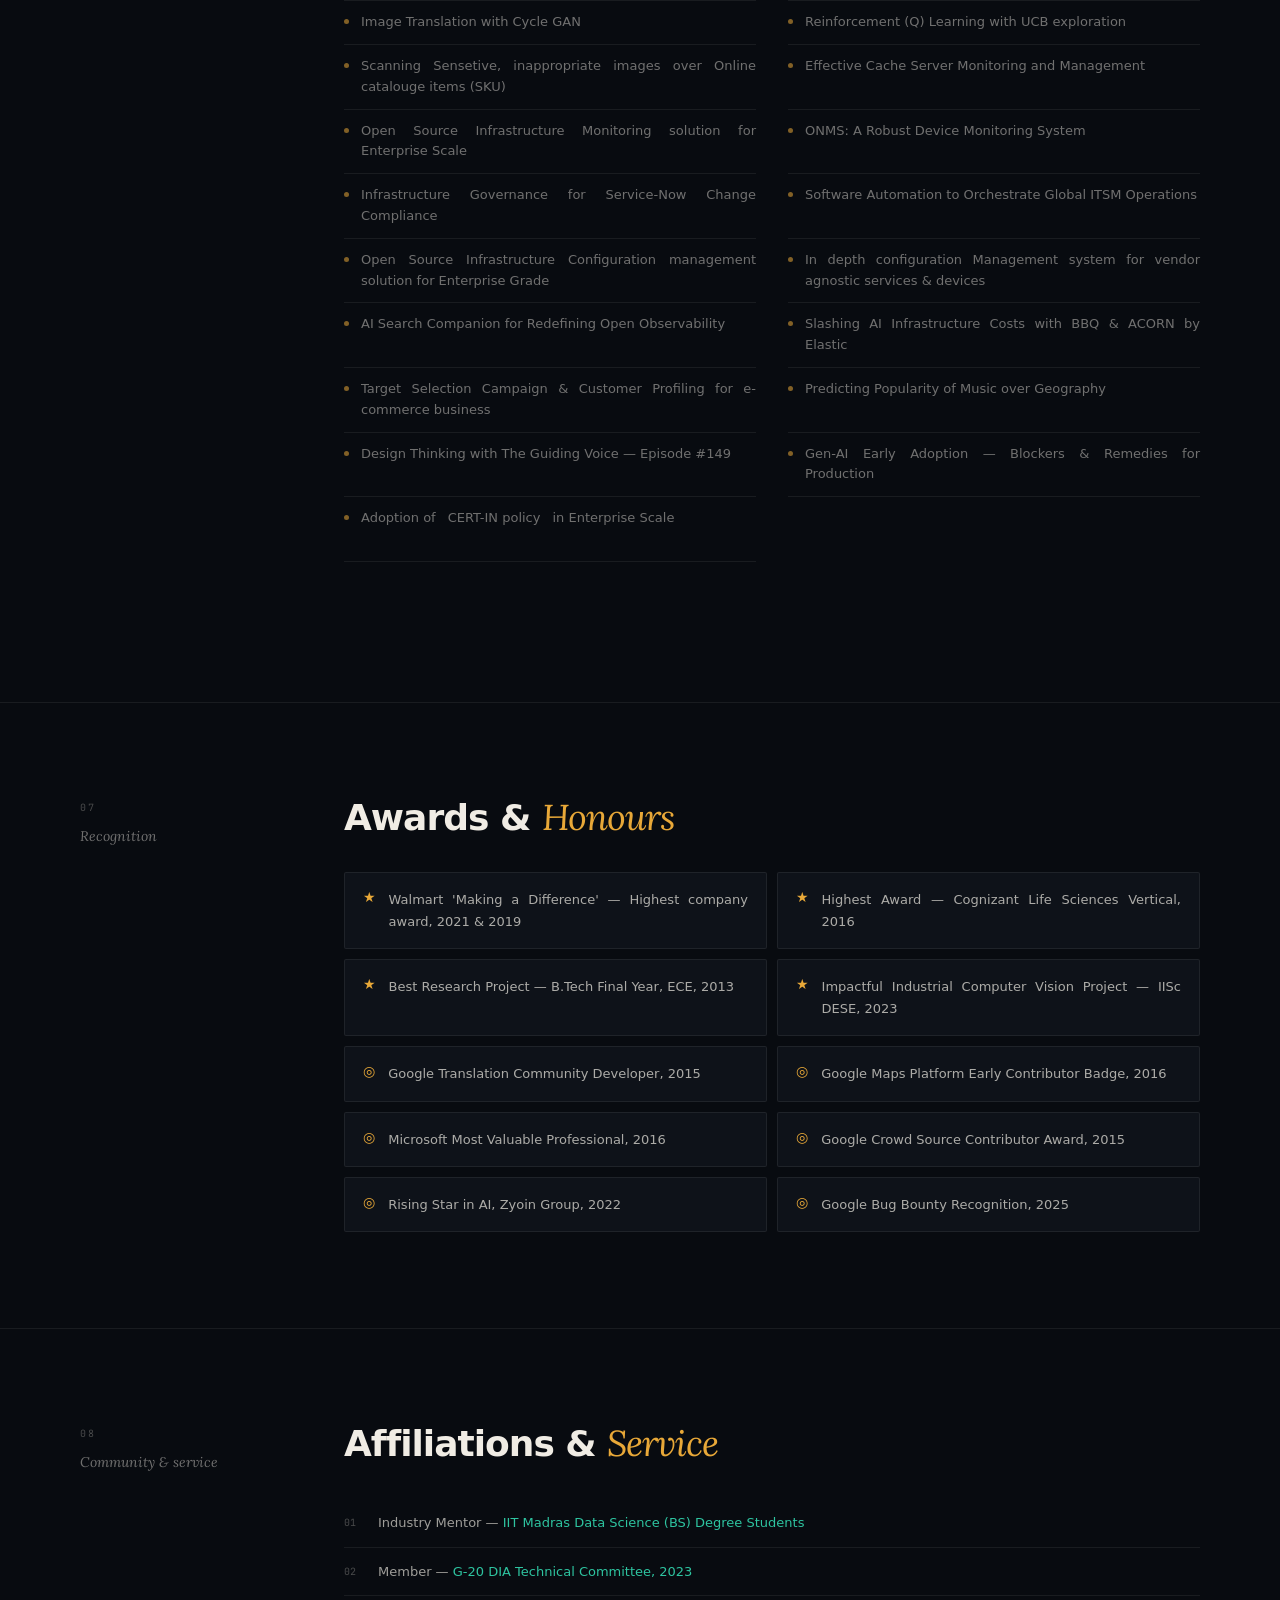
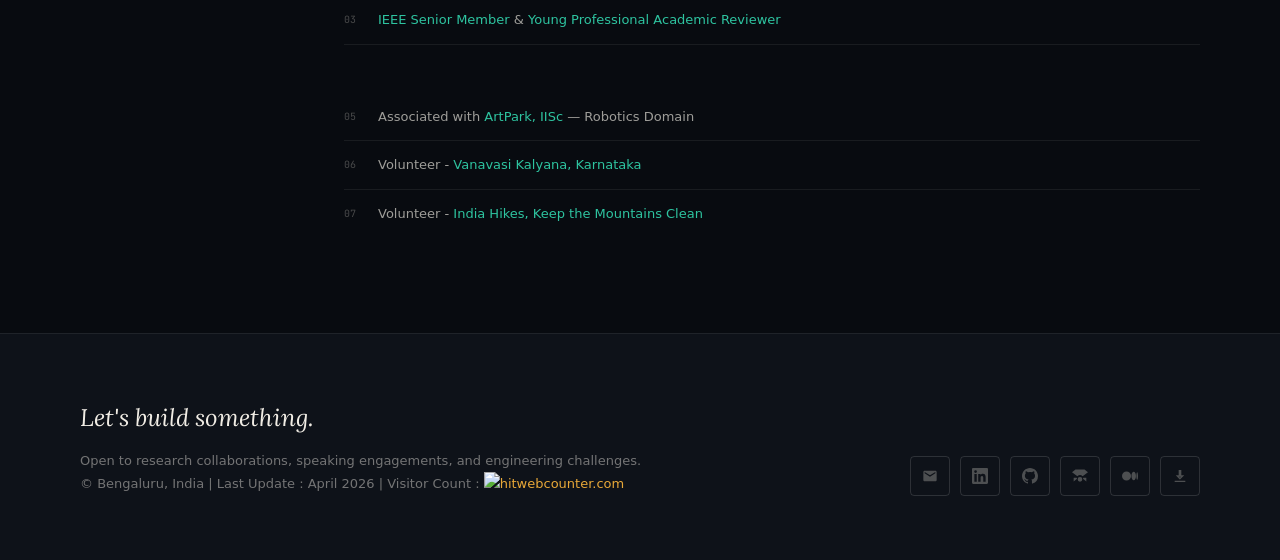
==== commit f60218f9: "Update index.html" ====
--- a/index.html
+++ b/index.html
@@ -2,2491 +2,2571 @@
 <html lang="en">
 
 <head>
-  <meta charset="UTF-8" />
-  <meta name="viewport" content="width=device-width, initial-scale=1.0" />
-  <title>Arkadip Basu — Principal AI Engineer</title>
-  <link rel="preconnect" href="https://fonts.googleapis.com" />
-  <link rel="preconnect" href="https://fonts.gstatic.com" crossorigin />
-  <link
-    href="https://fonts.googleapis.com/css2?family=Cabinet+Grotesk:wght@400;500;700;800&family=Lora:ital,wght@0,400;1,400&family=JetBrains+Mono:wght@300;400&display=swap"
-    rel="stylesheet" />
-
-  <style>
-    *,
-    *::before,
-    *::after {
-      box-sizing: border-box;
-      margin: 0;
-      padding: 0
-    }
-
-    :root {
-      --bg: #080b10;
-      --surface: #0e1219;
-      --surface2: #141922;
-      --surface3: #1a2030;
-      --border: rgba(255, 255, 255, 0.07);
-      --border2: rgba(255, 255, 255, 0.13);
-
-      /* Brand colors */
-      --gold: #e8a838;
-      --gold-dim: rgba(232, 168, 56, 0.12);
-      --gold-glow: rgba(232, 168, 56, 0.05);
-      --teal: #2ec4a0;
-      --teal-dim: rgba(46, 196, 160, 0.1);
-      --teal-glow: rgba(46, 196, 160, 0.05);
-      --white: #f0ece4;
-      --muted: rgba(240, 236, 228, 0.45);
-      --muted2: rgba(240, 236, 228, 0.28);
-
-      --f-head: 'Cabinet Grotesk', system-ui, sans-serif;
-      --f-serif: 'Lora', Georgia, serif;
-      --f-mono: 'JetBrains Mono', monospace;
-    }
-
-    html {
-      scroll-behavior: smooth
-    }
-
-    body {
-      background: var(--bg);
-      color: var(--white);
-      font-family: var(--f-head);
-      font-weight: 400;
-      overflow-x: hidden;
-      cursor: none;
-      line-height: 1.7;
-    }
-
-    ::selection {
-      background: var(--gold);
-      color: #080b10
-    }
-
-    ::-webkit-scrollbar {
-      width: 3px
-    }
-
-    ::-webkit-scrollbar-track {
-      background: var(--bg)
-    }
-
-    ::-webkit-scrollbar-thumb {
-      background: var(--gold)
-    }
-
-    a {
-      color: inherit;
-      text-decoration: none
-    }
-
-    /* ─── CURSOR ─────────────────────────────────── */
-    .cursor {
-      position: fixed;
-      width: 10px;
-      height: 10px;
-      border-radius: 50%;
-      background: var(--gold);
-      pointer-events: none;
-      z-index: 9999;
-      transform: translate(-50%, -50%);
-      transition: transform .15s
-    }
-
-    .cursor-ring {
-      position: fixed;
-      width: 36px;
-      height: 36px;
-      border-radius: 50%;
-      border: 1px solid rgba(232, 168, 56, .4);
-      pointer-events: none;
-      z-index: 9998;
-      transform: translate(-50%, -50%);
-      transition: width .2s, height .2s, border-color .2s
-    }
-
-    body:has(a:hover) .cursor-ring,
-    body:has(button:hover) .cursor-ring {
-      width: 52px;
-      height: 52px;
-      border-color: rgba(46, 196, 160, .7)
-    }
-
-    /* ─── LOADER ─────────────────────────────────── */
-    #loader {
-      position: fixed;
-      inset: 0;
-      background: var(--bg);
-      display: flex;
-      align-items: center;
-      justify-content: center;
-      z-index: 9000;
-      transition: opacity .6s, visibility .6s
-    }
-
-    #loader.gone {
-      opacity: 0;
-      visibility: hidden
-    }
-
-    .loader-inner {
-      text-align: center
-    }
-
-    .loader-ring {
-      width: 40px;
-      height: 40px;
-      border: 2px solid var(--border2);
-      border-top-color: var(--gold);
-      border-radius: 50%;
-      animation: spin 0.8s linear infinite;
-      margin: 0 auto 14px
-    }
-
-    @keyframes spin {
-      to {
-        transform: rotate(360deg)
-      }
-    }
-
-    .loader-text {
-      font-family: var(--f-mono);
-      font-size: 11px;
-      letter-spacing: .25em;
-      color: var(--gold);
-      animation: loaderPulse 1.2s ease infinite
-    }
-
-    @keyframes loaderPulse {
-
-      0%,
-      100% {
-        opacity: .3
-      }
-
-      50% {
-        opacity: 1
-      }
-    }
-
-    /* ─── GRAFFITI CANVAS (fixed, behind everything) ── */
-    #graffiti {
-      position: fixed;
-      inset: 0;
-      pointer-events: none;
-      z-index: 0;
-      opacity: 1
-    }
-
-    /* ─── NAV ────────────────────────────────────── */
-    nav {
-      position: fixed;
-      top: 0;
-      left: 0;
-      right: 0;
-      z-index: 200;
-      display: flex;
-      align-items: center;
-      justify-content: space-between;
-      padding: 0 52px;
-      height: 62px;
-      background: rgba(8, 11, 16, .85);
-      backdrop-filter: blur(24px);
-      border-bottom: 1px solid var(--border);
-      transition: height .3s, background .3s;
-    }
-
-    nav.scrolled {
-      height: 52px;
-      background: rgba(8, 11, 16, .97)
-    }
-
-    .nav-logo {
-      font-family: var(--f-head);
-      font-size: 15px;
-      font-weight: 800;
-      color: var(--gold);
-      letter-spacing: .02em;
-      display: flex;
-      align-items: center;
-      gap: 10px;
-    }
-
-    .nav-logo-dot {
-      width: 7px;
-      height: 7px;
-      border-radius: 50%;
-      background: var(--teal);
-      animation: pulse 2s infinite;
-      flex-shrink: 0
-    }
-
-    @keyframes pulse {
-
-      0%,
-      100% {
-        box-shadow: 0 0 0 0 rgba(232, 168, 56, .5)
-      }
-
-      70% {
-        box-shadow: 0 0 0 8px transparent
-      }
-    }
-
-    .nav-links {
-      display: flex;
-      align-items: center;
-      gap: 4px
-    }
-
-    .nav-link {
-      font-size: 12.5px;
-      font-weight: 500;
-      letter-spacing: .04em;
-      color: var(--muted);
-      padding: 6px 14px;
-      border-radius: 20px;
-      transition: all .2s;
-      cursor: pointer;
-      border: none;
-      background: none;
-      font-family: var(--f-head);
-    }
-
-    .nav-link:hover {
-      color: var(--teal);
-      background: var(--teal-dim)
-    }
-
-    .nav-link.active {
-      color: var(--gold);
-      background: var(--gold-dim)
-    }
-
-    .nav-cv {
-      font-size: 11px;
-      font-weight: 700;
-      letter-spacing: .1em;
-      text-transform: uppercase;
-      background: var(--gold);
-      color: #080b10;
-      padding: 8px 20px;
-      border-radius: 4px;
-      transition: all .2s;
-    }
-
-    .nav-cv:hover {
-      background: var(--teal);
-      transform: translateY(-1px)
-    }
-
-    /* ─── SECTION SHELL ──────────────────────────── */
-    .section {
-      position: relative;
-      z-index: 1;
-      padding: 96px 80px;
-      border-top: 1px solid var(--border);
-    }
-
-    .section:first-of-type {
-      border-top: none
-    }
-
-    .sec-wrap {
-      display: grid;
-      grid-template-columns: 200px 1fr;
-      gap: 64px;
-      max-width: 1120px;
-      margin: 0 auto
-    }
-
-    .sec-aside {
-      position: sticky;
-      top: 80px;
-      height: fit-content
-    }
-
-    .sec-num {
-      font-family: var(--f-mono);
-      font-size: 10px;
-      letter-spacing: .2em;
-      color: var(--muted2);
-      display: block;
-      margin-bottom: 6px
-    }
-
-    .sec-label {
-      font-family: var(--f-serif);
-      font-style: italic;
-      font-size: 14px;
-      color: var(--muted);
-      line-height: 1.4
-    }
-
-    .sec-title {
-      font-family: var(--f-head);
-      font-size: clamp(26px, 3vw, 36px);
-      font-weight: 800;
-      letter-spacing: -1px;
-      color: var(--white);
-      line-height: 1.05;
-      margin-bottom: 36px;
-    }
-
-    .sec-title em {
-      font-family: var(--f-serif);
-      font-style: italic;
-      font-weight: 400;
-      color: var(--gold)
-    }
-
-    /* ─── HERO ───────────────────────────────────── */
-    .hero {
-      position: relative;
-      z-index: 1;
-      min-height: auto;
-      display: grid;
-      grid-template-columns: 1fr 340px;
-      align-items: center;
-      padding: 4px 80px 4px;
-      gap: 60px;
-      overflow: visible;
-    }
-
-    .hero-glow {
-      position: absolute;
-      inset: 0;
-      pointer-events: none;
-      background:
-        radial-gradient(ellipse 55% 70% at 70% 50%, rgba(232, 168, 56, .04) 0%, transparent 60%),
-        radial-gradient(ellipse 35% 45% at 5% 85%, rgba(46, 196, 160, .04) 0%, transparent 55%);
-    }
-
-    .hero-left {
-      position: relative;
-      z-index: 2;
-      padding-top: 70px;
-    }
-
-    .hero-status {
-      display: inline-flex;
-      align-items: center;
-      gap: 9px;
-      background: rgba(46, 196, 160, .08);
-      border: 1px solid rgba(46, 196, 160, .22);
-      color: var(--teal);
-      font-size: 11px;
-      font-weight: 500;
-      letter-spacing: .1em;
-      text-transform: uppercase;
-      padding: 7px 18px;
-      border-radius: 20px;
-      margin-bottom: 26px;
-    }
-
-    .hero-status-dot {
-      width: 6px;
-      height: 6px;
-      border-radius: 50%;
-      background: var(--teal);
-      animation: pulse 2s infinite;
-      flex-shrink: 0
-    }
-
-    h1.hero-name {
-      font-family: var(--f-head);
-      font-size: clamp(44px, 5.2vw, 68px);
-      font-weight: 800;
-      line-height: .95;
-      letter-spacing: -2px;
-      color: var(--white);
-      margin-bottom: 10px;
-    }
-
-    h1.hero-name em {
-      font-family: var(--f-serif);
-      font-style: italic;
-      font-weight: 400;
-      color: var(--gold);
-      letter-spacing: -1px;
-    }
-
-    .hero-role {
-      font-family: var(--f-serif);
-      font-style: italic;
-      font-size: 17px;
-      color: var(--muted);
-      margin-bottom: 24px;
-    }
-
-    .hero-desc {
-      font-size: 14px;
-      line-height: 1.85;
-      color: rgba(240, 236, 228, .6);
-      max-width: 500px;
-      margin-bottom: 30px;
-    }
-
-    .hero-badges {
-      display: flex;
-      flex-wrap: wrap;
-      gap: 8px;
-      margin-bottom: 32px
-    }
-
-    .badge {
-      background: var(--surface2);
-      border: 1px solid var(--border2);
-      font-family: var(--f-mono);
-      font-size: 10px;
-      color: var(--muted);
-      padding: 5px 13px;
-      letter-spacing: .04em;
-      border-radius: 3px;
-      transition: all .2s;
-    }
-
-    .badge:hover {
-      border-color: var(--teal);
-      color: var(--teal);
-      background: var(--teal-dim)
-    }
-
-    .badge.gold {
-      background: var(--gold-dim);
-      border-color: rgba(232, 168, 56, .28);
-      color: var(--gold)
-    }
-
-    .badge.gold:hover {
-      background: rgba(232, 168, 56, .2);
-      border-color: var(--gold)
-    }
-
-    .hero-ctas {
-      display: flex;
-      gap: 12px;
-      flex-wrap: wrap
-    }
-
-    .btn-primary {
-      background: var(--gold);
-      color: #080b10;
-      font-size: 12px;
-      font-weight: 700;
-      letter-spacing: .1em;
-      text-transform: uppercase;
-      padding: 13px 28px;
-      border-radius: 4px;
-      transition: all .2s;
-      display: inline-block;
-    }
-
-    .btn-primary:hover {
-      background: var(--teal);
-      transform: translateY(-2px);
-      box-shadow: 0 8px 24px rgba(46, 196, 160, .2)
-    }
-
-    .btn-ghost {
-      background: transparent;
-      color: rgba(240, 236, 228, .7);
-      border: 1px solid var(--border2);
-      font-size: 12px;
-      font-weight: 500;
-      letter-spacing: .1em;
-      padding: 13px 28px;
-      border-radius: 4px;
-      transition: all .2s;
-      display: inline-block;
-    }
-
-    .btn-ghost:hover {
-      border-color: var(--teal);
-      color: var(--teal)
-    }
-
-    /* ─── HERO PHOTO BLOCK ───────────────────────── */
-    .hero-right {
-      position: relative;
-      z-index: 2;
-      width: 100%
-    }
-
-    .hero-photo-card {
-      position: relative;
-      background: var(--surface);
-      border: 1px solid var(--border2);
-      border-radius: 6px;
-      overflow: hidden;
-      width: 80%;
-      margin: 0px auto;
-    }
-
-    .hero-photo-card::before {
-      content: '';
-      position: absolute;
-      top: 0;
-      left: 0;
-      right: 0;
-      height: 3px;
-      background: linear-gradient(90deg, var(--gold), var(--teal), transparent);
-      z-index: 2;
-    }
-
-    .hero-photo-img {
-      width: 100%;
-      aspect-ratio: 3/4;
-      object-fit: cover;
-      object-position: top;
-      display: block;
-      filter: saturate(.85) contrast(1.05);
-      transition: filter .4s;
-    }
-
-    .hero-photo-card:hover .hero-photo-img {
-      filter: saturate(1) contrast(1.08)
-    }
-
-    .hero-photo-fallback {
-      width: 100%;
-      aspect-ratio: 3/4;
-      display: none;
-      flex-direction: column;
-      align-items: center;
-      justify-content: center;
-      background: linear-gradient(135deg, var(--surface2), var(--surface3));
-      transform: scale(0.8);
-      transform-origin: center center;
-    }
-
-    .hero-photo-fallback-mono {
-      font-family: var(--f-head);
-      font-size: 56px;
-      font-weight: 800;
-      color: var(--gold);
-      opacity: .25;
-      line-height: 1;
-    }
-
-    .hero-photo-overlay {
-      position: absolute;
-      bottom: 0;
-      left: 0;
-      right: 0;
-      background: linear-gradient(0deg, rgba(8, 11, 16, .96) 0%, rgba(8, 11, 16, .4) 60%, transparent 100%);
-      padding: 24px 18px 16px;
-      z-index: 1;
-    }
-
-    .hero-photo-name {
-      font-size: 14px;
-      font-weight: 700;
-      color: var(--white);
-      margin-bottom: 2px
-    }
-
-    .hero-photo-role {
-      font-size: 10px;
-      font-family: var(--f-mono);
-      color: var(--muted);
-      letter-spacing: .05em
-    }
-
-    .hero-stats {
-      display: grid;
-      grid-template-columns: repeat(3, 1fr);
-      gap: 1px;
-      background: var(--border);
-      margin-top: 1px;
-      border-radius: 0 0 6px 6px;
-      overflow: hidden;
-    }
-
-    .hero-stat {
-      background: var(--surface);
-      padding: 12px 10px;
-      text-align: center
-    }
-
-    .hero-stat-num {
-      font-family: var(--f-head);
-      font-size: 20px;
-      font-weight: 800;
-      color: var(--gold);
-      display: block;
-      line-height: 1;
-    }
-
-    .hero-stat-label {
-      font-family: var(--f-mono);
-      font-size: 8.5px;
-      color: var(--muted2);
-      letter-spacing: .1em;
-      margin-top: 3px;
-      display: block;
-    }
-
-    /* Decorative floating cards */
-    .hero-float {
-      position: absolute;
-      left: -24px;
-      bottom: 100px;
-      background: var(--surface2);
-      border: 1px solid var(--border2);
-      padding: 12px 16px;
-      border-radius: 4px;
-      border-left: 2px solid var(--teal);
-      animation: floatY 5s ease-in-out infinite;
-      max-width: 180px;
-    }
-
-    .hero-float-label {
-      font-family: var(--f-mono);
-      font-size: 12px;
-      color: var(--teal);
-      letter-spacing: 0.1em;
-      margin-bottom: 4px
-    }
-
-    .hero-float-val {
-      font-size: 12px;
-      color: #fff;
-      font-weight: 500;
-      line-height: 1.4
-    }
-
-    @keyframes floatY {
-
-      0%,
-      100% {
-        transform: translateY(0)
-      }
-
-      50% {
-        transform: translateY(-8px)
-      }
-    }
-
-    /* ─── ABOUT ──────────────────────────────────── */
-    .about-lead {
-      font-family: var(--f-serif);
-      font-style: italic;
-      font-size: 16px;
-      color: rgba(240, 236, 228, .9);
-      line-height: 1.75;
-      margin-bottom: 18px;
-      max-width: 600px;
-    }
-
-    .about-body {
-      font-size: 14px;
-      color: var(--muted);
-      line-height: 1.9;
-      max-width: 600px;
-      margin-bottom: 14px
-    }
-
-    .about-cards {
-      display: grid;
-      grid-template-columns: 1fr 1fr;
-      gap: 12px;
-      margin-top: 28px
-    }
-
-    .about-card {
-      background: var(--surface);
-      border: 1px solid var(--border);
-      border-left: 2px solid var(--gold);
-      padding: 16px 18px;
-      border-radius: 2px;
-      transition: border-left-color .2s, background .2s;
-    }
-
-    .about-card:hover {
-      border-left-color: var(--teal);
-      background: var(--surface2)
-    }
-
-    .about-card h4 {
-      font-size: 13px;
-      font-weight: 700;
-      color: var(--white);
-      margin-bottom: 5px
-    }
-
-    .about-card p {
-      font-size: 12px;
-      color: var(--muted);
-      line-height: 1.65
-    }
-
-    /* ─── EXPERIENCE ─────────────────────────────── */
-    .exp-item {
-      padding-bottom: 32px;
-      margin-bottom: 32px;
-      border-bottom: 1px solid var(--border)
-    }
-
-    .exp-item:last-child {
-      border-bottom: none;
-      margin-bottom: 0;
-      padding-bottom: 0
-    }
-
-    .exp-top {
-      display: flex;
-      justify-content: space-between;
-      align-items: flex-start;
-      gap: 12px;
-      margin-bottom: 12px
-    }
-
-    .exp-org {
-      font-size: 14px;
-      font-weight: 700;
-      color: var(--white)
-    }
-
-    .exp-org a:hover {
-      color: var(--gold)
-    }
-
-    .exp-dept {
-      font-size: 11px;
-      font-family: var(--f-mono);
-      color: var(--muted);
-      margin-top: 3px
-    }
-
-    .exp-tag {
-      font-size: 9px;
-      font-family: var(--f-mono);
-      font-weight: 500;
-      letter-spacing: .1em;
-      text-transform: uppercase;
-      background: var(--teal-dim);
-      border: 1px solid rgba(46, 196, 160, .25);
-      color: var(--teal);
-      padding: 4px 11px;
-      border-radius: 2px;
-      white-space: nowrap;
-    }
-
-    .role-list {
-      list-style: none;
-      margin-bottom: 10px
-    }
-
-    .role-item {
-      display: grid;
-      grid-template-columns: 1fr auto;
-      padding: 8px 12px;
-      background: var(--surface2);
-      border: 1px solid var(--border);
-      margin-bottom: 4px;
-      gap: 14px;
-      align-items: center;
-      transition: border-color .2s;
-    }
-
-    .role-item:hover {
-      border-color: var(--border2)
-    }
-
-    .role-title {
-      font-size: 13px;
-      color: var(--white)
-    }
-
-    .role-date {
-      font-family: var(--f-mono);
-      font-size: 10px;
-      color: var(--muted);
-      white-space: nowrap
-    }
-
-    .exp-note {
-      font-size: 13px;
-      color: var(--muted);
-      line-height: 1.75;
-      margin-top: 8px
-    }
-
-    /* ─── SKILLS + RESEARCH (merged) ────────────── */
-    .skills-research-grid {
-      display: grid;
-      grid-template-columns: 1fr 1fr;
-      gap: 48px
-    }
-
-    .skill-rows {
-      display: flex;
-      flex-direction: column;
-      gap: 0
-    }
-
-    .skill-row {
-      display: grid;
-      grid-template-columns: 90px 1fr;
-      gap: 14px;
-      padding: 14px 0;
-      border-bottom: 1px solid var(--border);
-      align-items: start;
-    }
-
-    .skill-row:last-child {
-      border-bottom: none
-    }
-
-    .skill-cat {
-      font-family: var(--f-mono);
-      font-size: 9.5px;
-      color: var(--muted2);
-      letter-spacing: .08em;
-      text-transform: uppercase;
-      padding-top: 5px;
-    }
-
-    .pills {
-      display: flex;
-      flex-wrap: wrap;
-      gap: 6px
-    }
-
-    .pill {
-      background: var(--surface2);
-      border: 1px solid var(--border);
-      font-family: var(--f-mono);
-      font-size: 10.5px;
-      color: rgba(240, 236, 228, .6);
-      padding: 4px 11px;
-      border-radius: 3px;
-      transition: all .15s;
-    }
-
-    .pill:hover {
-      border-color: var(--teal);
-      color: var(--teal);
-      background: var(--teal-dim)
-    }
-
-    .interest-grid {
-      display: flex;
-      flex-direction: column;
-      gap: 0
-    }
-
-    .interest-item {
-      display: flex;
-      align-items: center;
-      gap: 10px;
-      padding: 10px 0;
-      border-bottom: 1px solid var(--border);
-      font-size: 13px;
-      color: rgba(240, 236, 228, .6);
-      transition: color .15s;
-    }
-
-    .interest-item:last-child {
-      border-bottom: none
-    }
-
-    .interest-item::before {
-      content: '';
-      width: 4px;
-      height: 4px;
-      border-radius: 50%;
-      background: var(--gold);
-      flex-shrink: 0;
-      opacity: .5;
-    }
-
-    .interest-item:hover {
-      color: var(--teal)
-    }
-
-    .interest-item:hover::before {
-      background: var(--teal);
-      opacity: 1
-    }
-
-    /* ─── PUBLICATIONS ───────────────────────────── */
-    .patent-card {
-      background: var(--surface);
-      border: 1px solid var(--border);
-      border-top: 2px solid var(--gold);
-      padding: 18px 22px;
-      margin-bottom: 24px;
-      display: flex;
-      gap: 16px;
-      align-items: flex-start;
-      border-radius: 2px;
-    }
-
-    .patent-icon-wrap {
-      width: 36px;
-      height: 36px;
-      border-radius: 50%;
-      background: var(--gold-dim);
-      border: 1px solid rgba(232, 168, 56, .25);
-      display: flex;
-      align-items: center;
-      justify-content: center;
-      flex-shrink: 0;
-      font-size: 15px;
-      line-height: 1;
-    }
-
-    .patent-num-label {
-      font-family: var(--f-mono);
-      font-size: 9px;
-      color: var(--gold);
-      letter-spacing: .15em;
-      text-transform: uppercase;
-      margin-bottom: 4px
-    }
-
-    .patent-title {
-      font-size: 13px;
-      font-weight: 600;
-      color: var(--white);
-      line-height: 1.45
-    }
-
-    .patent-title a:hover {
-      color: var(--gold)
-    }
-
-    .pub-item {
-      display: grid;
-      grid-template-columns: 28px 1fr;
-      gap: 16px;
-      padding: 20px 0;
-      border-bottom: 1px solid var(--border);
-      align-items: start;
-    }
-
-    .pub-item:last-child {
-      border-bottom: none
-    }
-
-    .pub-idx {
-      font-family: var(--f-mono);
-      font-size: 11px;
-      color: var(--muted2);
-      padding-top: 2px;
-      text-align: right
-    }
-
-    .pub-t {
-      font-size: 14px;
-      font-weight: 600;
-      color: var(--white);
-      line-height: 1.4;
-      margin-bottom: 5px
-    }
-
-    .pub-t a:hover {
-      color: var(--gold)
-    }
-
-    .pub-authors {
-      font-size: 12px;
-      color: var(--muted2);
-      margin-bottom: 4px
-    }
-
-    .pub-authors strong {
-      color: var(--muted)
-    }
-
-    .pub-venue {
-      font-size: 12px;
-      font-style: italic;
-      color: var(--teal);
-      margin-bottom: 8px
-    }
-
-    .pub-links {
-      display: flex;
-      gap: 7px
-    }
-
-    .pub-link {
-      font-family: var(--f-mono);
-      font-size: 9px;
-      letter-spacing: .1em;
-      text-transform: uppercase;
-      color: var(--muted2);
-      border: 1px solid var(--border);
-      padding: 3px 10px;
-      border-radius: 2px;
-      transition: all .15s;
-    }
-
-    .pub-link:hover {
-      background: var(--gold);
-      color: #080b10;
-      border-color: var(--gold)
-    }
-
-    /* ─── AWARDS ─────────────────────────────────── */
-    .awards-grid {
-      display: grid;
-      grid-template-columns: 1fr 1fr;
-      gap: 10px
-    }
-
-    .award-card {
-      background: var(--surface);
-      border: 1px solid var(--border);
-      padding: 16px 18px;
-      display: flex;
-      gap: 13px;
-      align-items: flex-start;
-      transition: border-color .2s, background .2s;
-      border-radius: 2px;
-      font-size: 13px;
-    }
-
-    .award-card:hover {
-      border-color: var(--gold);
-      background: var(--surface2)
-    }
-
-    .award-mark {
-      font-size: 14px;
-      color: var(--gold);
-      flex-shrink: 0;
-      margin-top: 1px;
-      line-height: 1
-    }
-
-    .award-text {
-      font-size: 13px;
-      color: rgba(240, 236, 228, .7);
-      line-height: 1.65
-    }
-
-    /* ─── Prototypes ─────────────────────────────────── */
-    .prototype-grid {
-      display: grid;
-      grid-template-columns: 1fr 1fr;
-      gap: 10px
-    }
-
-    .prototype-card {
-      background: var(--surface);
-      border: 1px solid var(--border);
-      padding: 16px 18px;
-      display: flex;
-      gap: 13px;
-      align-items: flex-start;
-      transition: border-color .2s, background .2s;
-      border-radius: 2px;
-      font-size: 12px;
-    }
-
-    .prototype-card:hover {
-      border-color: var(--teal);
-      background: var(--surface2)
-    }
-
-    .prototype-mark {
-      font-size: 14px;
-      color: var(--teal);
-      flex-shrink: 0;
-      margin-top: 1px;
-      line-height: 1
-    }
-
-    .prototype-text {
-      font-size: 15px;
-      color: rgba(240, 236, 228, .7);
-      line-height: 1.65
-    }
-
-    /* ─── AFFILIATIONS ───────────────────────────── */
-    .affil-item {
-      display: grid;
-      grid-template-columns: 20px 1fr;
-      gap: 14px;
-      padding: 13px 0;
-      border-bottom: 1px solid var(--border);
-      align-items: start;
-    }
-
-    .affil-item:last-child {
-      border-bottom: none
-    }
-
-    .affil-n {
-      font-family: var(--f-mono);
-      font-size: 10px;
-      color: var(--muted2);
-      padding-top: 2px
-    }
-
-    .affil-text {
-      font-size: 13px;
-      color: rgba(240, 236, 228, .65);
-      line-height: 1.65
-    }
-
-    .affil-text a {
-      color: var(--teal)
-    }
-
-    .affil-text a:hover {
-      text-decoration: underline;
-      color: var(--gold)
-    }
-
-    /* ─── TALKS (2-col) ──────────────────────────── */
-    .talks-grid {
-      display: grid;
-      grid-template-columns: 1fr 1fr;
-      gap: 0 32px;
-    }
-
-    .talk-item {
-      display: flex;
-      align-items: flex-start;
-      gap: 12px;
-      padding: 11px 0;
-      border-bottom: 1px solid var(--border);
-      font-size: 13px;
-      color: var(--muted);
-      line-height: 1.6;
-      transition: color .15s;
-    }
-
-    .talk-item:hover {
-      color: var(--white)
-    }
-
-    .talk-item a:hover {
-      color: var(--teal)
-    }
-
-    .talk-dot {
-      width: 5px;
-      height: 5px;
-      border-radius: 50%;
-      background: var(--gold);
-      flex-shrink: 0;
-      margin-top: 7px;
-      opacity: .55;
-      transition: background .15s, opacity .15s;
-    }
-
-    .talk-item:hover .talk-dot {
-      background: var(--teal);
-      opacity: 1
-    }
-
-    /* ─── EDUCATION ──────────────────────────────── */
-    .edu-item {
-      display: grid;
-      grid-template-columns: 58px 1fr;
-      gap: 18px;
-      padding: 20px 0;
-      border-bottom: 1px solid var(--border)
-    }
-
-    .edu-item:last-child {
-      border-bottom: none
-    }
-
-    .edu-year {
-      font-family: var(--f-mono);
-      font-size: 11px;
-      color: var(--muted2);
-      padding-top: 2px
-    }
-
-    .edu-deg {
-      font-size: 13px;
-      font-weight: 700;
-      color: var(--white);
-      margin-bottom: 3px
-    }
-
-    .edu-inst {
-      font-size: 12px;
-      color: var(--teal);
-      margin-bottom: 5px
-    }
-
-    .edu-inst a:hover {
-      text-decoration: underline;
-      color: var(--gold)
-    }
-
-    .edu-meta {
-      font-size: 12px;
-      color: var(--muted);
-      line-height: 1.7
-    }
-
-    .edu-meta a {
-      color: var(--gold)
-    }
-
-    .edu-meta a:hover {
-      text-decoration: underline
-    }
-
-    .cert-row {
-      margin-top: 28px
-    }
-
-    .cert-label {
-      font-family: var(--f-mono);
-      font-size: 12px;
-      color: var(--teal);
-      letter-spacing: .18em;
-      margin-bottom: 12px
-    }
-
-    .cert-tags {
-      display: flex;
-      flex-wrap: wrap;
-      gap: 9px
-    }
-
-    .cert-tag {
-      background: var(--surface2);
-      border: 1px solid var(--border);
-      font-family: var(--f-mono);
-      font-size: 10px;
-      color: var(--muted);
-      padding: 4px 11px;
-      border-radius: 2px;
-      transition: all .15s;
-    }
-
-    .cert-tag:hover {
-      border-color: var(--teal);
-      color: var(--teal);
-      background: var(--teal-dim)
-    }
-
-    /* ─── FOOTER ─────────────────────────────────── */
-    footer {
-      position: relative;
-      z-index: 1;
-      background: var(--surface);
-      border-top: 1px solid var(--border);
-      padding: 64px 80px;
-      display: grid;
-      grid-template-columns: 1fr auto;
-      gap: 48px;
-      align-items: end;
-    }
-
-    .footer-tagline {
-      font-family: var(--f-serif);
-      font-size: 24px;
-      font-style: italic;
-      color: var(--white);
-      margin-bottom: 10px
-    }
-
-    .footer-sub {
-      font-size: 13px;
-      color: var(--muted);
-      line-height: 1.8
-    }
-
-    .footer-sub a {
-      color: var(--gold)
-    }
-
-    .footer-sub a:hover {
-      color: var(--teal);
-      text-decoration: underline
-    }
-
-    .footer-icons {
-      display: flex;
-      gap: 10px;
-      flex-wrap: wrap
-    }
-
-    .icon-btn {
-      width: 40px;
-      height: 40px;
-      border: 1px solid var(--border2);
-      display: flex;
-      align-items: center;
-      justify-content: center;
-      color: var(--muted2);
-      border-radius: 4px;
-      transition: all .2s;
-    }
-
-    .icon-btn:hover {
-      border-color: var(--teal);
-      color: var(--teal);
-      background: var(--teal-dim)
-    }
-
-    /* ─── REVEAL ANIMATIONS ──────────────────────── */
-    .reveal {
-      opacity: 0;
-      transform: translateY(20px);
-      transition: opacity .55s ease, transform .55s ease
-    }
-
-    .reveal.show {
-      opacity: 1;
-      transform: none;
-      max-width: none;
-      width: 100%;
-      text-align: justify;
-    }
-
-    .reveal-left {
-      opacity: 0;
-      transform: translateX(-20px);
-      transition: opacity .55s ease, transform .55s ease
-    }
-
-    .reveal-left.show {
-      opacity: 1;
-      transform: none
-    }
-
-    /* ─── MOBILE ─────────────────────────────────── */
-    @media(max-width:1000px) {
-      nav {
-        padding: 0 20px
-      }
-
-      .nav-links {
-        display: none
-      }
-
-      .hero {
-        grid-template-columns: 1fr;
-        padding: 90px 24px 60px;
-        gap: 36px;
-        min-height: auto
-      }
-
-      .hero-right {
-        display: none
-      }
-
-      .section {
-        padding: 64px 24px
-      }
-
-      .sec-wrap {
-        grid-template-columns: 1fr;
-        gap: 28px
-      }
-
-      .sec-aside {
-        position: static
-      }
-
-      .about-cards {
-        grid-template-columns: 1fr
-      }
-
-      .skills-research-grid {
-        grid-template-columns: 1fr;
-        gap: 36px
-      }
-
-      .skill-row {
-        grid-template-columns: 1fr;
-        gap: 8px
-      }
-
-      .awards-grid {
-        grid-template-columns: 1fr
-      }
-
-      .talks-grid {
-        grid-template-columns: 1fr
-      }
-
-      footer {
-        grid-template-columns: 1fr;
-        padding: 48px 24px;
-        gap: 24px
-      }
-    }
-  </style>
+    <meta charset="UTF-8" />
+    <meta name="viewport" content="width=device-width, initial-scale=1.0" />
+    <title>Arkadip Basu — Principal AI Engineer</title>
+    <link rel="preconnect" href="https://fonts.googleapis.com" />
+    <link rel="preconnect" href="https://fonts.gstatic.com" crossorigin />
+    <link
+        href="https://fonts.googleapis.com/css2?family=Cabinet+Grotesk:wght@400;500;700;800&family=Lora:ital,wght@0,400;1,400&family=JetBrains+Mono:wght@300;400&display=swap"
+        rel="stylesheet" />
+
+    <style>
+        *,
+        *::before,
+        *::after {
+            box-sizing: border-box;
+            margin: 0;
+            padding: 0
+        }
+
+        :root {
+            --bg: #080b10;
+            --surface: #0e1219;
+            --surface2: #141922;
+            --surface3: #1a2030;
+            --border: rgba(255, 255, 255, 0.07);
+            --border2: rgba(255, 255, 255, 0.13);
+
+            /* Brand colors */
+            --gold: #e8a838;
+            --gold-dim: rgba(232, 168, 56, 0.12);
+            --gold-glow: rgba(232, 168, 56, 0.05);
+            --teal: #2ec4a0;
+            --teal-dim: rgba(46, 196, 160, 0.1);
+            --teal-glow: rgba(46, 196, 160, 0.05);
+            --white: #f0ece4;
+            --muted: rgba(240, 236, 228, 0.45);
+            --muted2: rgba(240, 236, 228, 0.28);
+
+            --f-head: 'Cabinet Grotesk', system-ui, sans-serif;
+            --f-serif: 'Lora', Georgia, serif;
+            --f-mono: 'JetBrains Mono', monospace;
+        }
+
+        html {
+            scroll-behavior: smooth
+        }
+
+        body {
+            background: var(--bg);
+            color: var(--white);
+            font-family: var(--f-head);
+            font-weight: 400;
+            overflow-x: hidden;
+            cursor: none;
+            line-height: 1.7;
+        }
+
+        ::selection {
+            background: var(--gold);
+            color: #080b10
+        }
+
+        ::-webkit-scrollbar {
+            width: 3px
+        }
+
+        ::-webkit-scrollbar-track {
+            background: var(--bg)
+        }
+
+        ::-webkit-scrollbar-thumb {
+            background: var(--gold)
+        }
+
+        a {
+            color: inherit;
+            text-decoration: none
+        }
+
+        /* ─── CURSOR ─────────────────────────────────── */
+        .cursor {
+            position: fixed;
+            width: 10px;
+            height: 10px;
+            border-radius: 50%;
+            background: var(--gold);
+            pointer-events: none;
+            z-index: 9999;
+            transform: translate(-50%, -50%);
+            transition: transform .15s
+        }
+
+        .cursor-ring {
+            position: fixed;
+            width: 36px;
+            height: 36px;
+            border-radius: 50%;
+            border: 1px solid rgba(232, 168, 56, .4);
+            pointer-events: none;
+            z-index: 9998;
+            transform: translate(-50%, -50%);
+            transition: width .2s, height .2s, border-color .2s
+        }
+
+        body:has(a:hover) .cursor-ring,
+        body:has(button:hover) .cursor-ring {
+            width: 52px;
+            height: 52px;
+            border-color: rgba(46, 196, 160, .7)
+        }
+
+        /* ─── LOADER ─────────────────────────────────── */
+        #loader {
+            position: fixed;
+            inset: 0;
+            background: var(--bg);
+            display: flex;
+            align-items: center;
+            justify-content: center;
+            z-index: 9000;
+            transition: opacity .6s, visibility .6s
+        }
+
+        #loader.gone {
+            opacity: 0;
+            visibility: hidden
+        }
+
+        .loader-inner {
+            text-align: center
+        }
+
+        .loader-ring {
+            width: 40px;
+            height: 40px;
+            border: 2px solid var(--border2);
+            border-top-color: var(--gold);
+            border-radius: 50%;
+            animation: spin 0.8s linear infinite;
+            margin: 0 auto 14px
+        }
+
+        @keyframes spin {
+            to {
+                transform: rotate(360deg)
+            }
+        }
+
+        .loader-text {
+            font-family: var(--f-mono);
+            font-size: 11px;
+            letter-spacing: .25em;
+            color: var(--gold);
+            animation: loaderPulse 1.2s ease infinite
+        }
+
+        @keyframes loaderPulse {
+
+            0%,
+            100% {
+                opacity: .3
+            }
+
+            50% {
+                opacity: 1
+            }
+        }
+
+        /* ─── GRAFFITI CANVAS (fixed, behind everything) ── */
+        #graffiti {
+            position: fixed;
+            inset: 0;
+            pointer-events: none;
+            z-index: 0;
+            opacity: 1
+        }
+
+        /* ─── NAV ────────────────────────────────────── */
+        nav {
+            position: fixed;
+            top: 0;
+            left: 0;
+            right: 0;
+            z-index: 200;
+            display: flex;
+            align-items: center;
+            justify-content: space-between;
+            padding: 0 52px;
+            height: 62px;
+            background: rgba(8, 11, 16, .85);
+            backdrop-filter: blur(24px);
+            border-bottom: 1px solid var(--border);
+            transition: height .3s, background .3s;
+        }
+
+        nav.scrolled {
+            height: 52px;
+            background: rgba(8, 11, 16, .97)
+        }
+
+        .nav-logo {
+            font-family: var(--f-head);
+            font-size: 15px;
+            font-weight: 800;
+            color: var(--gold);
+            letter-spacing: .02em;
+            display: flex;
+            align-items: center;
+            gap: 10px;
+        }
+
+        .nav-logo-dot {
+            width: 7px;
+            height: 7px;
+            border-radius: 50%;
+            background: var(--teal);
+            animation: pulse 2s infinite;
+            flex-shrink: 0
+        }
+
+        @keyframes pulse {
+
+            0%,
+            100% {
+                box-shadow: 0 0 0 0 rgba(232, 168, 56, .5)
+            }
+
+            70% {
+                box-shadow: 0 0 0 8px transparent
+            }
+        }
+
+        .nav-links {
+            display: flex;
+            align-items: center;
+            gap: 4px
+        }
+
+        .nav-link {
+            font-size: 12.5px;
+            font-weight: 500;
+            letter-spacing: .04em;
+            color: var(--muted);
+            padding: 6px 14px;
+            border-radius: 20px;
+            transition: all .2s;
+            cursor: pointer;
+            border: none;
+            background: none;
+            font-family: var(--f-head);
+        }
+
+        .nav-link:hover {
+            color: var(--teal);
+            background: var(--teal-dim)
+        }
+
+        .nav-link.active {
+            color: var(--gold);
+            background: var(--gold-dim)
+        }
+
+        .nav-cv {
+            font-size: 11px;
+            font-weight: 700;
+            letter-spacing: .1em;
+            text-transform: uppercase;
+            background: var(--gold);
+            color: #080b10;
+            padding: 8px 20px;
+            border-radius: 4px;
+            transition: all .2s;
+        }
+
+        .nav-cv:hover {
+            background: var(--teal);
+            transform: translateY(-1px)
+        }
+
+        /* ─── SECTION SHELL ──────────────────────────── */
+        .section {
+            position: relative;
+            z-index: 1;
+            padding: 96px 80px;
+            border-top: 1px solid var(--border);
+        }
+
+        .section:first-of-type {
+            border-top: none
+        }
+
+        .sec-wrap {
+            display: grid;
+            grid-template-columns: 200px 1fr;
+            gap: 64px;
+            max-width: 1120px;
+            margin: 0 auto
+        }
+
+        .sec-aside {
+            position: sticky;
+            top: 80px;
+            height: fit-content
+        }
+
+        .sec-num {
+            font-family: var(--f-mono);
+            font-size: 10px;
+            letter-spacing: .2em;
+            color: var(--muted2);
+            display: block;
+            margin-bottom: 6px
+        }
+
+        .sec-label {
+            font-family: var(--f-serif);
+            font-style: italic;
+            font-size: 14px;
+            color: var(--muted);
+            line-height: 1.4
+        }
+
+        .sec-title {
+            font-family: var(--f-head);
+            font-size: clamp(26px, 3vw, 36px);
+            font-weight: 800;
+            letter-spacing: -1px;
+            color: var(--white);
+            line-height: 1.05;
+            margin-bottom: 36px;
+        }
+
+        .sec-title em {
+            font-family: var(--f-serif);
+            font-style: italic;
+            font-weight: 400;
+            color: var(--gold)
+        }
+
+        /* ─── HERO ───────────────────────────────────── */
+        .hero {
+            position: relative;
+            z-index: 1;
+            min-height: auto;
+            display: grid;
+            grid-template-columns: 1fr 340px;
+            align-items: center;
+            padding: 4px 80px 4px;
+            gap: 60px;
+            overflow: visible;
+        }
+
+        .hero-glow {
+            position: absolute;
+            inset: 0;
+            pointer-events: none;
+            background:
+                radial-gradient(ellipse 55% 70% at 70% 50%, rgba(232, 168, 56, .04) 0%, transparent 60%),
+                radial-gradient(ellipse 35% 45% at 5% 85%, rgba(46, 196, 160, .04) 0%, transparent 55%);
+        }
+
+        .hero-left {
+            position: relative;
+            z-index: 2;
+            padding-top: 70px;
+        }
+
+        .hero-status {
+            display: inline-flex;
+            align-items: center;
+            gap: 9px;
+            background: rgba(46, 196, 160, .08);
+            border: 1px solid rgba(46, 196, 160, .22);
+            color: var(--teal);
+            font-size: 11px;
+            font-weight: 500;
+            letter-spacing: .1em;
+            text-transform: uppercase;
+            padding: 7px 18px;
+            border-radius: 20px;
+            margin-bottom: 26px;
+        }
+
+        .hero-status-dot {
+            width: 6px;
+            height: 6px;
+            border-radius: 50%;
+            background: var(--teal);
+            animation: pulse 2s infinite;
+            flex-shrink: 0
+        }
+
+        h1.hero-name {
+            font-family: var(--f-head);
+            font-size: clamp(44px, 5.2vw, 68px);
+            font-weight: 800;
+            line-height: .95;
+            letter-spacing: -2px;
+            color: var(--white);
+            margin-bottom: 10px;
+        }
+
+        h1.hero-name em {
+            font-family: var(--f-serif);
+            font-style: italic;
+            font-weight: 400;
+            color: var(--gold);
+            letter-spacing: -1px;
+        }
+
+        .hero-role {
+            font-family: var(--f-serif);
+            font-style: italic;
+            font-size: 17px;
+            color: var(--muted);
+            margin-bottom: 24px;
+        }
+
+        .hero-desc {
+            font-size: 14px;
+            line-height: 1.85;
+            color: rgba(240, 236, 228, .6);
+            max-width: 500px;
+            margin-bottom: 30px;
+        }
+
+        .hero-badges {
+            display: flex;
+            flex-wrap: wrap;
+            gap: 8px;
+            margin-bottom: 32px
+        }
+
+        .badge {
+            background: var(--surface2);
+            border: 1px solid var(--border2);
+            font-family: var(--f-mono);
+            font-size: 10px;
+            color: var(--muted);
+            padding: 5px 13px;
+            letter-spacing: .04em;
+            border-radius: 3px;
+            transition: all .2s;
+        }
+
+        .badge:hover {
+            border-color: var(--teal);
+            color: var(--teal);
+            background: var(--teal-dim)
+        }
+
+        .badge.gold {
+            background: var(--gold-dim);
+            border-color: rgba(232, 168, 56, .28);
+            color: var(--gold)
+        }
+
+        .badge.gold:hover {
+            background: rgba(232, 168, 56, .2);
+            border-color: var(--gold)
+        }
+
+        .hero-ctas {
+            display: flex;
+            gap: 12px;
+            flex-wrap: wrap
+        }
+
+        .btn-primary {
+            background: var(--gold);
+            color: #080b10;
+            font-size: 12px;
+            font-weight: 700;
+            letter-spacing: .1em;
+            text-transform: uppercase;
+            padding: 13px 28px;
+            border-radius: 4px;
+            transition: all .2s;
+            display: inline-block;
+        }
+
+        .btn-primary:hover {
+            background: var(--teal);
+            transform: translateY(-2px);
+            box-shadow: 0 8px 24px rgba(46, 196, 160, .2)
+        }
+
+        .btn-ghost {
+            background: transparent;
+            color: rgba(240, 236, 228, .7);
+            border: 1px solid var(--border2);
+            font-size: 12px;
+            font-weight: 500;
+            letter-spacing: .1em;
+            padding: 13px 28px;
+            border-radius: 4px;
+            transition: all .2s;
+            display: inline-block;
+        }
+
+        .btn-ghost:hover {
+            border-color: var(--teal);
+            color: var(--teal)
+        }
+
+        /* ─── HERO PHOTO BLOCK ───────────────────────── */
+        .hero-right {
+            position: relative;
+            z-index: 2;
+            width: 100%
+        }
+
+        .hero-photo-card {
+            position: relative;
+            background: var(--surface);
+            border: 1px solid var(--border2);
+            border-radius: 6px;
+            overflow: hidden;
+            width: 80%;
+            margin: 0px auto;
+        }
+
+        .hero-photo-card::before {
+            content: '';
+            position: absolute;
+            top: 0;
+            left: 0;
+            right: 0;
+            height: 3px;
+            background: linear-gradient(90deg, var(--gold), var(--teal), transparent);
+            z-index: 2;
+        }
+
+        .hero-photo-img {
+            width: 100%;
+            aspect-ratio: 3/4;
+            object-fit: cover;
+            object-position: top;
+            display: block;
+            filter: saturate(.85) contrast(1.05);
+            transition: filter .4s;
+        }
+
+        .hero-photo-card:hover .hero-photo-img {
+            filter: saturate(1) contrast(1.08)
+        }
+
+        .hero-photo-fallback {
+            width: 100%;
+            aspect-ratio: 3/4;
+            display: none;
+            flex-direction: column;
+            align-items: center;
+            justify-content: center;
+            background: linear-gradient(135deg, var(--surface2), var(--surface3));
+            transform: scale(0.8);
+            transform-origin: center center;
+        }
+
+        .hero-photo-fallback-mono {
+            font-family: var(--f-head);
+            font-size: 56px;
+            font-weight: 800;
+            color: var(--gold);
+            opacity: .25;
+            line-height: 1;
+        }
+
+        .hero-photo-overlay {
+            position: absolute;
+            bottom: 0;
+            left: 0;
+            right: 0;
+            background: linear-gradient(0deg, rgba(8, 11, 16, .96) 0%, rgba(8, 11, 16, .4) 60%, transparent 100%);
+            padding: 24px 18px 16px;
+            z-index: 1;
+        }
+
+        .hero-photo-name {
+            font-size: 14px;
+            font-weight: 700;
+            color: var(--white);
+            margin-bottom: 2px
+        }
+
+        .hero-photo-role {
+            font-size: 10px;
+            font-family: var(--f-mono);
+            color: var(--muted);
+            letter-spacing: .05em
+        }
+
+        .hero-stats {
+            display: grid;
+            grid-template-columns: repeat(3, 1fr);
+            gap: 1px;
+            background: var(--border);
+            margin-top: 1px;
+            border-radius: 0 0 6px 6px;
+            overflow: hidden;
+        }
+
+        .hero-stat {
+            background: var(--surface);
+            padding: 12px 10px;
+            text-align: center
+        }
+
+        .hero-stat-num {
+            font-family: var(--f-head);
+            font-size: 20px;
+            font-weight: 800;
+            color: var(--gold);
+            display: block;
+            line-height: 1;
+        }
+
+        .hero-stat-label {
+            font-family: var(--f-mono);
+            font-size: 8.5px;
+            color: var(--muted2);
+            letter-spacing: .1em;
+            margin-top: 3px;
+            display: block;
+        }
+
+        /* Decorative floating cards */
+        .hero-float {
+            position: absolute;
+            left: -24px;
+            bottom: 100px;
+            background: var(--surface2);
+            border: 1px solid var(--border2);
+            padding: 12px 16px;
+            border-radius: 4px;
+            border-left: 2px solid var(--teal);
+            animation: floatY 5s ease-in-out infinite;
+            max-width: 180px;
+        }
+
+        .hero-float-label {
+            font-family: var(--f-mono);
+            font-size: 12px;
+            color: var(--teal);
+            letter-spacing: 0.1em;
+            margin-bottom: 4px
+        }
+
+        .hero-float-val {
+            font-size: 12px;
+            color: #fff;
+            font-weight: 500;
+            line-height: 1.4
+        }
+
+        @keyframes floatY {
+
+            0%,
+            100% {
+                transform: translateY(0)
+            }
+
+            50% {
+                transform: translateY(-8px)
+            }
+        }
+
+        /* ─── ABOUT ──────────────────────────────────── */
+        .about-lead {
+            font-family: var(--f-serif);
+            font-style: italic;
+            font-size: 16px;
+            color: rgba(240, 236, 228, .9);
+            line-height: 1.75;
+            margin-bottom: 18px;
+            max-width: 600px;
+        }
+
+        .about-body {
+            font-size: 14px;
+            color: var(--muted);
+            line-height: 1.9;
+            max-width: 600px;
+            margin-bottom: 14px
+        }
+
+        .about-cards {
+            display: grid;
+            grid-template-columns: 1fr 1fr;
+            gap: 12px;
+            margin-top: 28px
+        }
+
+        .about-card {
+            background: var(--surface);
+            border: 1px solid var(--border);
+            border-left: 2px solid var(--gold);
+            padding: 16px 18px;
+            border-radius: 2px;
+            transition: border-left-color .2s, background .2s;
+        }
+
+        .about-card:hover {
+            border-left-color: var(--teal);
+            background: var(--surface2)
+        }
+
+        .about-card h4 {
+            font-size: 13px;
+            font-weight: 700;
+            color: var(--white);
+            margin-bottom: 5px
+        }
+
+        .about-card p {
+            font-size: 12px;
+            color: var(--muted);
+            line-height: 1.65
+        }
+
+        /* ─── EXPERIENCE ─────────────────────────────── */
+        .exp-item {
+            padding-bottom: 32px;
+            margin-bottom: 32px;
+            border-bottom: 1px solid var(--border)
+        }
+
+        .exp-item:last-child {
+            border-bottom: none;
+            margin-bottom: 0;
+            padding-bottom: 0
+        }
+
+        .exp-top {
+            display: flex;
+            justify-content: space-between;
+            align-items: flex-start;
+            gap: 12px;
+            margin-bottom: 12px
+        }
+
+        .exp-org {
+            font-size: 14px;
+            font-weight: 700;
+            color: var(--white)
+        }
+
+        .exp-org a:hover {
+            color: var(--gold)
+        }
+
+        .exp-dept {
+            font-size: 11px;
+            font-family: var(--f-mono);
+            color: var(--muted);
+            margin-top: 3px
+        }
+
+        .exp-tag {
+            font-size: 9px;
+            font-family: var(--f-mono);
+            font-weight: 500;
+            letter-spacing: .1em;
+            text-transform: uppercase;
+            background: var(--teal-dim);
+            border: 1px solid rgba(46, 196, 160, .25);
+            color: var(--teal);
+            padding: 4px 11px;
+            border-radius: 2px;
+            white-space: nowrap;
+        }
+
+        .role-list {
+            list-style: none;
+            margin-bottom: 10px
+        }
+
+        .role-item {
+            display: grid;
+            grid-template-columns: 1fr auto;
+            padding: 8px 12px;
+            background: var(--surface2);
+            border: 1px solid var(--border);
+            margin-bottom: 4px;
+            gap: 14px;
+            align-items: center;
+            transition: border-color .2s;
+        }
+
+        .role-item:hover {
+            border-color: var(--border2)
+        }
+
+        .role-title {
+            font-size: 13px;
+            color: var(--white)
+        }
+
+        .role-date {
+            font-family: var(--f-mono);
+            font-size: 10px;
+            color: var(--muted);
+            white-space: nowrap
+        }
+
+        .exp-note {
+            font-size: 13px;
+            color: var(--muted);
+            line-height: 1.75;
+            margin-top: 8px
+        }
+
+        /* ─── SKILLS + RESEARCH (merged) ────────────── */
+        .skills-research-grid {
+            display: grid;
+            grid-template-columns: 1fr 1fr;
+            gap: 48px
+        }
+
+        .skill-rows {
+            display: flex;
+            flex-direction: column;
+            gap: 0
+        }
+
+        .skill-row {
+            display: grid;
+            grid-template-columns: 90px 1fr;
+            gap: 14px;
+            padding: 14px 0;
+            border-bottom: 1px solid var(--border);
+            align-items: start;
+        }
+
+        .skill-row:last-child {
+            border-bottom: none
+        }
+
+        .skill-cat {
+            font-family: var(--f-mono);
+            font-size: 9.5px;
+            color: var(--muted2);
+            letter-spacing: .08em;
+            text-transform: uppercase;
+            padding-top: 5px;
+        }
+
+        .pills {
+            display: flex;
+            flex-wrap: wrap;
+            gap: 6px
+        }
+
+        .pill {
+            background: var(--surface2);
+            border: 1px solid var(--border);
+            font-family: var(--f-mono);
+            font-size: 10.5px;
+            color: rgba(240, 236, 228, .6);
+            padding: 4px 11px;
+            border-radius: 3px;
+            transition: all .15s;
+        }
+
+        .pill:hover {
+            border-color: var(--teal);
+            color: var(--teal);
+            background: var(--teal-dim)
+        }
+
+        .interest-grid {
+            display: flex;
+            flex-direction: column;
+            gap: 0
+        }
+
+        .interest-item {
+            display: flex;
+            align-items: center;
+            gap: 10px;
+            padding: 10px 0;
+            border-bottom: 1px solid var(--border);
+            font-size: 13px;
+            color: rgba(240, 236, 228, .6);
+            transition: color .15s;
+        }
+
+        .interest-item:last-child {
+            border-bottom: none
+        }
+
+        .interest-item::before {
+            content: '';
+            width: 4px;
+            height: 4px;
+            border-radius: 50%;
+            background: var(--gold);
+            flex-shrink: 0;
+            opacity: .5;
+        }
+
+        .interest-item:hover {
+            color: var(--teal)
+        }
+
+        .interest-item:hover::before {
+            background: var(--teal);
+            opacity: 1
+        }
+
+        /* ─── PUBLICATIONS ───────────────────────────── */
+        .patent-card {
+            background: var(--surface);
+            border: 1px solid var(--border);
+            border-top: 2px solid var(--gold);
+            padding: 18px 22px;
+            margin-bottom: 24px;
+            display: flex;
+            gap: 16px;
+            align-items: flex-start;
+            border-radius: 2px;
+        }
+
+        .patent-icon-wrap {
+            width: 36px;
+            height: 36px;
+            border-radius: 50%;
+            background: var(--gold-dim);
+            border: 1px solid rgba(232, 168, 56, .25);
+            display: flex;
+            align-items: center;
+            justify-content: center;
+            flex-shrink: 0;
+            font-size: 15px;
+            line-height: 1;
+        }
+
+        .patent-num-label {
+            font-family: var(--f-mono);
+            font-size: 9px;
+            color: var(--gold);
+            letter-spacing: .15em;
+            text-transform: uppercase;
+            margin-bottom: 4px
+        }
+
+        .patent-title {
+            font-size: 13px;
+            font-weight: 600;
+            color: var(--white);
+            line-height: 1.45
+        }
+
+        .patent-title a:hover {
+            color: var(--gold)
+        }
+
+        .pub-item {
+            display: grid;
+            grid-template-columns: 28px 1fr;
+            gap: 16px;
+            padding: 20px 0;
+            border-bottom: 1px solid var(--border);
+            align-items: start;
+        }
+
+        .pub-item:last-child {
+            border-bottom: none
+        }
+
+        .pub-idx {
+            font-family: var(--f-mono);
+            font-size: 11px;
+            color: var(--muted2);
+            padding-top: 2px;
+            text-align: right
+        }
+
+        .pub-t {
+            font-size: 14px;
+            font-weight: 600;
+            color: var(--white);
+            line-height: 1.4;
+            margin-bottom: 5px
+        }
+
+        .pub-t a:hover {
+            color: var(--gold)
+        }
+
+        .pub-authors {
+            font-size: 12px;
+            color: var(--muted2);
+            margin-bottom: 4px
+        }
+
+        .pub-authors strong {
+            color: var(--muted)
+        }
+
+        .pub-venue {
+            font-size: 12px;
+            font-style: italic;
+            color: var(--teal);
+            margin-bottom: 8px
+        }
+
+        .pub-links {
+            display: flex;
+            gap: 7px
+        }
+
+        .pub-link {
+            font-family: var(--f-mono);
+            font-size: 9px;
+            letter-spacing: .1em;
+            text-transform: uppercase;
+            color: var(--muted2);
+            border: 1px solid var(--border);
+            padding: 3px 10px;
+            border-radius: 2px;
+            transition: all .15s;
+        }
+
+        .pub-link:hover {
+            background: var(--gold);
+            color: #080b10;
+            border-color: var(--gold)
+        }
+
+        /* ─── AWARDS ─────────────────────────────────── */
+        .awards-grid {
+            display: grid;
+            grid-template-columns: 1fr 1fr;
+            gap: 10px
+        }
+
+        .award-card {
+            background: var(--surface);
+            border: 1px solid var(--border);
+            padding: 16px 18px;
+            display: flex;
+            gap: 13px;
+            align-items: flex-start;
+            transition: border-color .2s, background .2s;
+            border-radius: 2px;
+            font-size: 13px;
+        }
+
+        .award-card:hover {
+            border-color: var(--gold);
+            background: var(--surface2)
+        }
+
+        .award-mark {
+            font-size: 14px;
+            color: var(--gold);
+            flex-shrink: 0;
+            margin-top: 1px;
+            line-height: 1
+        }
+
+        .award-text {
+            font-size: 13px;
+            color: rgba(240, 236, 228, .7);
+            line-height: 1.65
+        }
+
+        /* ─── Prototypes ─────────────────────────────────── */
+        .prototype-grid {
+            display: grid;
+            grid-template-columns: 1fr 1fr;
+            gap: 10px
+        }
+
+        .prototype-card {
+            background: var(--surface);
+            border: 1px solid var(--border);
+            padding: 16px 18px;
+            display: flex;
+            gap: 13px;
+            align-items: flex-start;
+            transition: border-color .2s, background .2s;
+            border-radius: 2px;
+            font-size: 12px;
+        }
+
+        .prototype-card:hover {
+            border-color: var(--teal);
+            background: var(--surface2)
+        }
+
+        .prototype-mark {
+            font-size: 14px;
+            color: var(--teal);
+            flex-shrink: 0;
+            margin-top: 1px;
+            line-height: 1
+        }
+
+        .prototype-text {
+            font-size: 15px;
+            color: rgba(240, 236, 228, .7);
+            line-height: 1.65
+        }
+
+        /* ─── AFFILIATIONS ───────────────────────────── */
+        .affil-item {
+            display: grid;
+            grid-template-columns: 20px 1fr;
+            gap: 14px;
+            padding: 13px 0;
+            border-bottom: 1px solid var(--border);
+            align-items: start;
+        }
+
+        .affil-item:last-child {
+            border-bottom: none
+        }
+
+        .affil-n {
+            font-family: var(--f-mono);
+            font-size: 10px;
+            color: var(--muted2);
+            padding-top: 2px
+        }
+
+        .affil-text {
+            font-size: 13px;
+            color: rgba(240, 236, 228, .65);
+            line-height: 1.65
+        }
+
+        .affil-text a {
+            color: var(--teal)
+        }
+
+        .affil-text a:hover {
+            text-decoration: underline;
+            color: var(--gold)
+        }
+
+        /* ─── TALKS (2-col) ──────────────────────────── */
+        .talks-grid {
+            display: grid;
+            grid-template-columns: 1fr 1fr;
+            gap: 0 32px;
+        }
+
+        .talk-item {
+            display: flex;
+            align-items: flex-start;
+            gap: 12px;
+            padding: 11px 0;
+            border-bottom: 1px solid var(--border);
+            font-size: 13px;
+            color: var(--muted);
+            line-height: 1.6;
+            transition: color .15s;
+        }
+
+        .talk-item:hover {
+            color: var(--white)
+        }
+
+        .talk-item a:hover {
+            color: var(--teal)
+        }
+
+        .talk-dot {
+            width: 5px;
+            height: 5px;
+            border-radius: 50%;
+            background: var(--gold);
+            flex-shrink: 0;
+            margin-top: 7px;
+            opacity: .55;
+            transition: background .15s, opacity .15s;
+        }
+
+        .talk-item:hover .talk-dot {
+            background: var(--teal);
+            opacity: 1
+        }
+
+        /* ─── EDUCATION ──────────────────────────────── */
+        .edu-item {
+            display: grid;
+            grid-template-columns: 58px 1fr;
+            gap: 18px;
+            padding: 20px 0;
+            border-bottom: 1px solid var(--border)
+        }
+
+        .edu-item:last-child {
+            border-bottom: none
+        }
+
+        .edu-year {
+            font-family: var(--f-mono);
+            font-size: 11px;
+            color: var(--muted2);
+            padding-top: 2px
+        }
+
+        .edu-deg {
+            font-size: 13px;
+            font-weight: 700;
+            color: var(--white);
+            margin-bottom: 3px
+        }
+
+        .edu-inst {
+            font-size: 12px;
+            color: var(--teal);
+            margin-bottom: 5px
+        }
+
+        .edu-inst a:hover {
+            text-decoration: underline;
+            color: var(--gold)
+        }
+
+        .edu-meta {
+            font-size: 12px;
+            color: var(--muted);
+            line-height: 1.7
+        }
+
+        .edu-meta a {
+            color: var(--gold)
+        }
+
+        .edu-meta a:hover {
+            text-decoration: underline
+        }
+
+        .cert-row {
+            margin-top: 28px
+        }
+
+        .cert-label {
+            font-family: var(--f-mono);
+            font-size: 12px;
+            color: var(--teal);
+            letter-spacing: .18em;
+            margin-bottom: 12px
+        }
+
+        .cert-tags {
+            display: flex;
+            flex-wrap: wrap;
+            gap: 9px
+        }
+
+        .cert-tag {
+            background: var(--surface2);
+            border: 1px solid var(--border);
+            font-family: var(--f-mono);
+            font-size: 10px;
+            color: var(--muted);
+            padding: 4px 11px;
+            border-radius: 2px;
+            transition: all .15s;
+        }
+
+        .cert-tag:hover {
+            border-color: var(--teal);
+            color: var(--teal);
+            background: var(--teal-dim)
+        }
+
+        /* ─── FOOTER ─────────────────────────────────── */
+        footer {
+            position: relative;
+            z-index: 1;
+            background: var(--surface);
+            border-top: 1px solid var(--border);
+            padding: 64px 80px;
+            display: grid;
+            grid-template-columns: 1fr auto;
+            gap: 48px;
+            align-items: end;
+        }
+
+        .footer-tagline {
+            font-family: var(--f-serif);
+            font-size: 24px;
+            font-style: italic;
+            color: var(--white);
+            margin-bottom: 10px
+        }
+
+        .footer-sub {
+            font-size: 13px;
+            color: var(--muted);
+            line-height: 1.8
+        }
+
+        .footer-sub a {
+            color: var(--gold)
+        }
+
+        .footer-sub a:hover {
+            color: var(--teal);
+            text-decoration: underline
+        }
+
+        .footer-icons {
+            display: flex;
+            gap: 10px;
+            flex-wrap: wrap
+        }
+
+        .icon-btn {
+            width: 40px;
+            height: 40px;
+            border: 1px solid var(--border2);
+            display: flex;
+            align-items: center;
+            justify-content: center;
+            color: var(--muted2);
+            border-radius: 4px;
+            transition: all .2s;
+        }
+
+        .icon-btn:hover {
+            border-color: var(--teal);
+            color: var(--teal);
+            background: var(--teal-dim)
+        }
+
+        /* ─── REVEAL ANIMATIONS ──────────────────────── */
+        .reveal {
+            opacity: 0;
+            transform: translateY(20px);
+            transition: opacity .55s ease, transform .55s ease
+        }
+
+        .reveal.show {
+            opacity: 1;
+            transform: none;
+            max-width: none;
+            width: 100%;
+            text-align: justify;
+        }
+
+        .reveal-left {
+            opacity: 0;
+            transform: translateX(-20px);
+            transition: opacity .55s ease, transform .55s ease
+        }
+
+        .reveal-left.show {
+            opacity: 1;
+            transform: none
+        }
+
+        /* ─── MOBILE ─────────────────────────────────── */
+        @media(max-width:1000px) {
+            nav {
+                padding: 0 20px
+            }
+
+            .nav-links {
+                display: none
+            }
+
+            .hero {
+                grid-template-columns: 1fr;
+                padding: 90px 24px 60px;
+                gap: 36px;
+                min-height: auto
+            }
+
+            .hero-right {
+                display: none
+            }
+
+            .section {
+                padding: 64px 24px
+            }
+
+            .sec-wrap {
+                grid-template-columns: 1fr;
+                gap: 28px
+            }
+
+            .sec-aside {
+                position: static
+            }
+
+            .about-cards {
+                grid-template-columns: 1fr
+            }
+
+            .skills-research-grid {
+                grid-template-columns: 1fr;
+                gap: 36px
+            }
+
+            .skill-row {
+                grid-template-columns: 1fr;
+                gap: 8px
+            }
+
+            .awards-grid {
+                grid-template-columns: 1fr
+            }
+
+            .talks-grid {
+                grid-template-columns: 1fr
+            }
+
+            footer {
+                grid-template-columns: 1fr;
+                padding: 48px 24px;
+                gap: 24px
+            }
+        }
+    </style>
 </head>
 
 <body>
 
-  <!-- Cursor -->
-  <div class="cursor" id="cur"></div>
-  <div class="cursor-ring" id="curRing"></div>
-
-  <!-- Loader -->
-  <div id="loader">
-    <div class="loader-inner">
-      <div class="loader-ring"></div>
-      <div class="loader-text">Initializing...</div>
+    <!-- Cursor -->
+    <div class="cursor" id="cur"></div>
+    <div class="cursor-ring" id="curRing"></div>
+
+    <!-- Loader -->
+    <div id="loader">
+        <div class="loader-inner">
+            <div class="loader-ring"></div>
+            <div class="loader-text">Initializing...</div>
+        </div>
     </div>
-  </div>
-
-  <!-- ═══ GRAFFITI SVG BACKGROUND ════════════════════════ -->
-  <svg id="graffiti" viewBox="0 0 1440 900" preserveAspectRatio="xMidYMid slice" xmlns="http://www.w3.org/2000/svg">
-    <defs>
-      <filter id="blur1">
-        <feGaussianBlur stdDeviation="0.6" />
-      </filter>
-      <filter id="blur2">
-        <feGaussianBlur stdDeviation="0.4" />
-      </filter>
-    </defs>
-
-    <!-- ── Circuit / Data-center traces ── -->
-    <!-- Main horizontal bus lines -->
-    <g opacity="0.07" stroke="#e8a838" stroke-width="1.5" fill="none">
-      <polyline points="0,180 120,180 140,160 340,160 360,180 580,180 600,200 720,200" />
-      <polyline points="720,200 840,200 860,220 960,220 980,200 1180,200 1200,180 1440,180" />
-      <polyline points="0,520 80,520 100,500 260,500 280,520 440,520 460,540 600,540" />
-      <polyline points="600,540 760,540 780,520 920,520 940,500 1100,500 1120,520 1440,520" />
-      <polyline points="0,740 60,740 80,720 200,720 220,740 380,740 400,760 560,760" />
-      <polyline points="560,760 680,760 700,740 860,740 880,760 1040,760 1060,740 1440,740" />
-    </g>
-
-    <!-- Vertical connector lines -->
-    <g opacity="0.06" stroke="#e8a838" stroke-width="1" fill="none">
-      <line x1="140" y1="60" x2="140" y2="160" />
-      <line x1="360" y1="160" x2="360" y2="320" />
-      <line x1="600" y1="120" x2="600" y2="200" />
-      <line x1="860" y1="200" x2="860" y2="380" />
-      <line x1="980" y1="100" x2="980" y2="200" />
-      <line x1="100" y1="500" x2="100" y2="620" />
-      <line x1="280" y1="400" x2="280" y2="520" />
-      <line x1="460" y1="540" x2="460" y2="680" />
-      <line x1="780" y1="420" x2="780" y2="520" />
-      <line x1="940" y1="500" x2="940" y2="640" />
-      <line x1="700" y1="640" x2="700" y2="740" />
-      <line x1="880" y1="760" x2="880" y2="900" />
-      <line x1="1060" y1="580" x2="1060" y2="740" />
-    </g>
-
-    <!-- Circuit node dots -->
-    <g opacity="0.12" fill="#e8a838">
-      <circle cx="140" cy="160" r="3" />
-      <circle cx="360" cy="160" r="3" />
-      <circle cx="600" cy="200" r="3" />
-      <circle cx="860" cy="220" r="3" />
-      <circle cx="980" cy="200" r="3" />
-      <circle cx="100" cy="500" r="3" />
-      <circle cx="280" cy="520" r="3" />
-      <circle cx="460" cy="540" r="3" />
-      <circle cx="780" cy="520" r="3" />
-      <circle cx="940" cy="500" r="3" />
-      <circle cx="700" cy="740" r="3" />
-      <circle cx="1060" cy="740" r="3" />
-      <circle cx="560" cy="760" r="3" />
-    </g>
-
-    <!-- ── Server rack outlines (right side) ── -->
-    <g opacity="0.06" stroke="#2ec4a0" stroke-width="1" fill="none">
-      <!-- Rack 1 -->
-      <rect x="1260" y="100" width="120" height="220" rx="2" />
-      <line x1="1260" y1="120" x2="1380" y2="120" />
-      <line x1="1260" y1="140" x2="1380" y2="140" />
-      <line x1="1260" y1="155" x2="1380" y2="155" />
-      <line x1="1260" y1="170" x2="1380" y2="170" />
-      <line x1="1260" y1="185" x2="1380" y2="185" />
-      <line x1="1260" y1="200" x2="1380" y2="200" />
-      <line x1="1260" y1="215" x2="1380" y2="215" />
-      <line x1="1260" y1="230" x2="1380" y2="230" />
-      <line x1="1260" y1="245" x2="1380" y2="245" />
-      <line x1="1260" y1="260" x2="1380" y2="260" />
-      <line x1="1260" y1="275" x2="1380" y2="275" />
-      <line x1="1260" y1="290" x2="1380" y2="290" />
-      <!-- small blink circles -->
-      <circle cx="1272" cy="128" r="2.5" fill="#2ec4a0" opacity="0.5" />
-      <circle cx="1272" cy="148" r="2.5" fill="#2ec4a0" opacity="0.3" />
-      <circle cx="1272" cy="163" r="2.5" fill="#e8a838" opacity="0.5" />
-      <circle cx="1272" cy="178" r="2.5" fill="#2ec4a0" opacity="0.4" />
-      <circle cx="1272" cy="193" r="2.5" fill="#2ec4a0" opacity="0.3" />
-      <circle cx="1272" cy="208" r="2.5" fill="#e8a838" opacity="0.3" />
-
-      <!-- Rack 2 -->
-      <rect x="1070" y="420" width="100" height="180" rx="2" />
-      <line x1="1070" y1="440" x2="1170" y2="440" />
-      <line x1="1070" y1="458" x2="1170" y2="458" />
-      <line x1="1070" y1="474" x2="1170" y2="474" />
-      <line x1="1070" y1="490" x2="1170" y2="490" />
-      <line x1="1070" y1="506" x2="1170" y2="506" />
-      <line x1="1070" y1="522" x2="1170" y2="522" />
-      <line x1="1070" y1="538" x2="1170" y2="538" />
-      <circle cx="1082" cy="449" r="2" fill="#2ec4a0" opacity="0.5" />
-      <circle cx="1082" cy="467" r="2" fill="#e8a838" opacity="0.4" />
-      <circle cx="1082" cy="483" r="2" fill="#2ec4a0" opacity="0.35" />
-    </g>
-
-    <!-- ── Neural net nodes (left side) ── -->
-    <g opacity="0.07" stroke="#e8a838" stroke-width="0.8" fill="none">
-      <!-- Layer 1 -->
-      <circle cx="40" cy="300" r="8" stroke="#2ec4a0" />
-      <circle cx="40" cy="360" r="8" stroke="#2ec4a0" />
-      <circle cx="40" cy="420" r="8" stroke="#2ec4a0" />
-      <circle cx="40" cy="480" r="8" stroke="#2ec4a0" />
-      <!-- Layer 2 -->
-      <circle cx="120" cy="320" r="8" />
-      <circle cx="120" cy="390" r="8" />
-      <circle cx="120" cy="460" r="8" />
-      <!-- Layer 3 -->
-      <circle cx="200" cy="350" r="8" stroke="#2ec4a0" />
-      <circle cx="200" cy="430" r="8" stroke="#2ec4a0" />
-      <!-- Connections L1→L2 -->
-      <line x1="48" y1="300" x2="112" y2="320" />
-      <line x1="48" y1="300" x2="112" y2="390" />
-      <line x1="48" y1="360" x2="112" y2="320" />
-      <line x1="48" y1="360" x2="112" y2="390" />
-      <line x1="48" y1="360" x2="112" y2="460" />
-      <line x1="48" y1="420" x2="112" y2="390" />
-      <line x1="48" y1="420" x2="112" y2="460" />
-      <line x1="48" y1="480" x2="112" y2="460" />
-      <line x1="48" y1="480" x2="112" y2="390" />
-      <!-- Connections L2→L3 -->
-      <line x1="128" y1="320" x2="192" y2="350" />
-      <line x1="128" y1="390" x2="192" y2="350" />
-      <line x1="128" y1="390" x2="192" y2="430" />
-      <line x1="128" y1="460" x2="192" y2="430" />
-      <line x1="128" y1="460" x2="192" y2="350" />
-    </g>
-
-    <!-- ── AI / Infra text watermarks ── -->
-    <g opacity="0.04" fill="#e8a838" font-family="JetBrains Mono, monospace" font-size="11">
-      <text x="900" y="80">{ model: llm, context: 128k }</text>
-      <text x="60" y="840">RAG_PIPELINE :: EMBED → RETRIEVE → GENERATE</text>
-      <text x="780" y="860">agentic_workflow.run(mcp=True, tools=enabled)</text>
-      <text x="200" y="60">KUBERNETES CLUSTER // NODES: 128 // STATUS: HEALTHY</text>
-      <text x="460" y="860">latency_p99 = 12ms // throughput = 98k_rps</text>
-      <text x="1100" y="860">vector_db.similarity_search(k=5)</text>
-    </g>
-
-    <g opacity="0.04" fill="#2ec4a0" font-family="JetBrains Mono, monospace" font-size="10">
-      <text x="1200" y="380">INFERENCE_ENDPOINT</text>
-      <text x="1200" y="396">model = llama3_70b</text>
-      <text x="1200" y="412">quantization = q4_k_m</text>
-      <text x="1200" y="428">batch_size = 32</text>
-      <text x="40" y="640">DATACENTER_OPS</text>
-      <text x="40" y="656">uptime = 99.98%</text>
-      <text x="40" y="672">racks = 420</text>
-      <text x="40" y="688">PUE = 1.12</text>
-    </g>
-
-    <!-- ── Scanning line animation ── -->
-    <rect x="0" y="0" width="1440" height="2" fill="url(#scanGrad)" opacity="0.03">
-      <animateTransform attributeName="transform" type="translate" from="0,0" to="0,900" dur="8s"
-        repeatCount="indefinite" />
-    </rect>
-    <defs>
-      <linearGradient id="scanGrad" x1="0" y1="0" x2="1" y2="0">
-        <stop offset="0%" stop-color="transparent" />
-        <stop offset="50%" stop-color="#2ec4a0" />
-        <stop offset="100%" stop-color="transparent" />
-      </linearGradient>
-    </defs>
-
-    <!-- ── Binary rain (very subtle, right edge) ── -->
-    <g opacity="0.04" fill="#2ec4a0" font-family="JetBrains Mono, monospace" font-size="10">
-      <text x="1410" y="200">1</text><text x="1410" y="220">0</text>
-      <text x="1410" y="240">1</text><text x="1410" y="260">1</text>
-      <text x="1410" y="280">0</text><text x="1410" y="300">1</text>
-      <text x="1410" y="320">0</text><text x="1410" y="340">0</text>
-      <text x="1425" y="210">0</text><text x="1425" y="230">1</text>
-      <text x="1425" y="250">0</text><text x="1425" y="270">1</text>
-      <text x="1425" y="290">1</text><text x="1425" y="310">0</text>
-      <text x="1425" y="330">0</text><text x="1425" y="350">1</text>
-    </g>
-  </svg>
-
-  <!-- ═══ NAV ══════════════════════════════════════════════ -->
-  <nav id="nav">
-    <div class="nav-logo">
-      <span class="nav-logo-dot"></span>
-      Open to Collaborations
-    </div>
-    <div class="nav-links">
-      <button class="nav-link active" onclick="goTo('about')">About</button>
-      <button class="nav-link" onclick="goTo('experience')">Experience</button>
-      <button class="nav-link" onclick="goTo('skills-research')">Skills</button>
-      <button class="nav-link" onclick="goTo('publications')">Research</button>
-      <button class="nav-link" onclick="goTo('prototypes')">Demos</button>
-      <button class="nav-link" onclick="goTo('talks')">Talks</button>
-      <button class="nav-link" onclick="goTo('awards')">Recognition</button>
-    </div>
-    <a class="nav-cv" href="mailto:arkadipbasu10@gmail.com" target="_blank">Contact ↗</a>
-  </nav>
-
-  <!-- ═══ HERO ═════════════════════════════════════════════ -->
-  <section class="section" id="about">
-    <div class="hero" id="home">
-      <div class="hero-glow"></div>
-
-      <div class="hero-left">
-
-        <h1 class="hero-name reveal">
-          Arkadip Basu</br>
-        </h1>
-        <p class="hero-role reveal"> Principal Engineer · <span style="color: #D4AF37;"> AI &amp; Infrastructure
-          </span>
-        </p>
-        <p class="hero-desc reveal">
-          <span style="color: #2ec4a0;">Simplifying Complexity, Amplifying Impact.</span> <br>
-          Human Being, with experience and expertise at the intersection of Artificial Intelligence, Software
-          Engineering
-          and Operational Excellence. <br>
-          Developing (Semi) Automated Agentic workflow to solve real world problems for Enterprise and Personal use
-          cases. Specfic interest in Reliability, Observability, Optimisation and Security. <br>
-          <b>In parallel,</b> Early adapter of Technology. Academic association with IISc Bengaluru & IIT Madras
-          incubation centers. Collaboration with IndiaAI Mission (Government of India). Invited talk on National
-          level Tech Summit on AI & System Engineering. Exploring Quantum Computing, Open Source Intelligence. <br>
-          <b>Beyond work,</b> Himalayan trekking group leader, Marathon runner. Organizer for social cause events.
-          Numismatics as Hobby.
-          <br>
-        </p>
-        <div class="hero-badges reveal">
-          <span class="badge">Enterprise AI Architect</span>
-          <span class="badge">IISc Institute Awardee</span>
-          <span class="badge">IEEE Senior Member</span>
-          <span class="badge">Global Hackathon Winner</span>
-          <span class="badge">Bug Bounty Hunter</span>
-          <span class="badge">Startup Advisor & Investor</span>
-          <span class="badge">Developer @ AI4Bharat</span>
-          <span class="badge">RLHF Trainer @ Outlier</span>
-          <span class="badge">Open Source Contributor</span>
+
+    <!-- ═══ GRAFFITI SVG BACKGROUND ════════════════════════ -->
+    <svg id="graffiti" viewBox="0 0 1440 900" preserveAspectRatio="xMidYMid slice" xmlns="http://www.w3.org/2000/svg">
+        <defs>
+            <filter id="blur1">
+                <feGaussianBlur stdDeviation="0.6" />
+            </filter>
+            <filter id="blur2">
+                <feGaussianBlur stdDeviation="0.4" />
+            </filter>
+        </defs>
+
+        <!-- ── Circuit / Data-center traces ── -->
+        <!-- Main horizontal bus lines -->
+        <g opacity="0.07" stroke="#e8a838" stroke-width="1.5" fill="none">
+            <polyline points="0,180 120,180 140,160 340,160 360,180 580,180 600,200 720,200" />
+            <polyline points="720,200 840,200 860,220 960,220 980,200 1180,200 1200,180 1440,180" />
+            <polyline points="0,520 80,520 100,500 260,500 280,520 440,520 460,540 600,540" />
+            <polyline points="600,540 760,540 780,520 920,520 940,500 1100,500 1120,520 1440,520" />
+            <polyline points="0,740 60,740 80,720 200,720 220,740 380,740 400,760 560,760" />
+            <polyline points="560,760 680,760 700,740 860,740 880,760 1040,760 1060,740 1440,740" />
+        </g>
+
+        <!-- Vertical connector lines -->
+        <g opacity="0.06" stroke="#e8a838" stroke-width="1" fill="none">
+            <line x1="140" y1="60" x2="140" y2="160" />
+            <line x1="360" y1="160" x2="360" y2="320" />
+            <line x1="600" y1="120" x2="600" y2="200" />
+            <line x1="860" y1="200" x2="860" y2="380" />
+            <line x1="980" y1="100" x2="980" y2="200" />
+            <line x1="100" y1="500" x2="100" y2="620" />
+            <line x1="280" y1="400" x2="280" y2="520" />
+            <line x1="460" y1="540" x2="460" y2="680" />
+            <line x1="780" y1="420" x2="780" y2="520" />
+            <line x1="940" y1="500" x2="940" y2="640" />
+            <line x1="700" y1="640" x2="700" y2="740" />
+            <line x1="880" y1="760" x2="880" y2="900" />
+            <line x1="1060" y1="580" x2="1060" y2="740" />
+        </g>
+
+        <!-- Circuit node dots -->
+        <g opacity="0.12" fill="#e8a838">
+            <circle cx="140" cy="160" r="3" />
+            <circle cx="360" cy="160" r="3" />
+            <circle cx="600" cy="200" r="3" />
+            <circle cx="860" cy="220" r="3" />
+            <circle cx="980" cy="200" r="3" />
+            <circle cx="100" cy="500" r="3" />
+            <circle cx="280" cy="520" r="3" />
+            <circle cx="460" cy="540" r="3" />
+            <circle cx="780" cy="520" r="3" />
+            <circle cx="940" cy="500" r="3" />
+            <circle cx="700" cy="740" r="3" />
+            <circle cx="1060" cy="740" r="3" />
+            <circle cx="560" cy="760" r="3" />
+        </g>
+
+        <!-- ── Server rack outlines (right side) ── -->
+        <g opacity="0.06" stroke="#2ec4a0" stroke-width="1" fill="none">
+            <!-- Rack 1 -->
+            <rect x="1260" y="100" width="120" height="220" rx="2" />
+            <line x1="1260" y1="120" x2="1380" y2="120" />
+            <line x1="1260" y1="140" x2="1380" y2="140" />
+            <line x1="1260" y1="155" x2="1380" y2="155" />
+            <line x1="1260" y1="170" x2="1380" y2="170" />
+            <line x1="1260" y1="185" x2="1380" y2="185" />
+            <line x1="1260" y1="200" x2="1380" y2="200" />
+            <line x1="1260" y1="215" x2="1380" y2="215" />
+            <line x1="1260" y1="230" x2="1380" y2="230" />
+            <line x1="1260" y1="245" x2="1380" y2="245" />
+            <line x1="1260" y1="260" x2="1380" y2="260" />
+            <line x1="1260" y1="275" x2="1380" y2="275" />
+            <line x1="1260" y1="290" x2="1380" y2="290" />
+            <!-- small blink circles -->
+            <circle cx="1272" cy="128" r="2.5" fill="#2ec4a0" opacity="0.5" />
+            <circle cx="1272" cy="148" r="2.5" fill="#2ec4a0" opacity="0.3" />
+            <circle cx="1272" cy="163" r="2.5" fill="#e8a838" opacity="0.5" />
+            <circle cx="1272" cy="178" r="2.5" fill="#2ec4a0" opacity="0.4" />
+            <circle cx="1272" cy="193" r="2.5" fill="#2ec4a0" opacity="0.3" />
+            <circle cx="1272" cy="208" r="2.5" fill="#e8a838" opacity="0.3" />
+
+            <!-- Rack 2 -->
+            <rect x="1070" y="420" width="100" height="180" rx="2" />
+            <line x1="1070" y1="440" x2="1170" y2="440" />
+            <line x1="1070" y1="458" x2="1170" y2="458" />
+            <line x1="1070" y1="474" x2="1170" y2="474" />
+            <line x1="1070" y1="490" x2="1170" y2="490" />
+            <line x1="1070" y1="506" x2="1170" y2="506" />
+            <line x1="1070" y1="522" x2="1170" y2="522" />
+            <line x1="1070" y1="538" x2="1170" y2="538" />
+            <circle cx="1082" cy="449" r="2" fill="#2ec4a0" opacity="0.5" />
+            <circle cx="1082" cy="467" r="2" fill="#e8a838" opacity="0.4" />
+            <circle cx="1082" cy="483" r="2" fill="#2ec4a0" opacity="0.35" />
+        </g>
+
+        <!-- ── Neural net nodes (left side) ── -->
+        <g opacity="0.07" stroke="#e8a838" stroke-width="0.8" fill="none">
+            <!-- Layer 1 -->
+            <circle cx="40" cy="300" r="8" stroke="#2ec4a0" />
+            <circle cx="40" cy="360" r="8" stroke="#2ec4a0" />
+            <circle cx="40" cy="420" r="8" stroke="#2ec4a0" />
+            <circle cx="40" cy="480" r="8" stroke="#2ec4a0" />
+            <!-- Layer 2 -->
+            <circle cx="120" cy="320" r="8" />
+            <circle cx="120" cy="390" r="8" />
+            <circle cx="120" cy="460" r="8" />
+            <!-- Layer 3 -->
+            <circle cx="200" cy="350" r="8" stroke="#2ec4a0" />
+            <circle cx="200" cy="430" r="8" stroke="#2ec4a0" />
+            <!-- Connections L1→L2 -->
+            <line x1="48" y1="300" x2="112" y2="320" />
+            <line x1="48" y1="300" x2="112" y2="390" />
+            <line x1="48" y1="360" x2="112" y2="320" />
+            <line x1="48" y1="360" x2="112" y2="390" />
+            <line x1="48" y1="360" x2="112" y2="460" />
+            <line x1="48" y1="420" x2="112" y2="390" />
+            <line x1="48" y1="420" x2="112" y2="460" />
+            <line x1="48" y1="480" x2="112" y2="460" />
+            <line x1="48" y1="480" x2="112" y2="390" />
+            <!-- Connections L2→L3 -->
+            <line x1="128" y1="320" x2="192" y2="350" />
+            <line x1="128" y1="390" x2="192" y2="350" />
+            <line x1="128" y1="390" x2="192" y2="430" />
+            <line x1="128" y1="460" x2="192" y2="430" />
+            <line x1="128" y1="460" x2="192" y2="350" />
+        </g>
+
+        <!-- ── AI / Infra text watermarks ── -->
+        <g opacity="0.04" fill="#e8a838" font-family="JetBrains Mono, monospace" font-size="11">
+            <text x="900" y="80">{ model: llm, context: 128k }</text>
+            <text x="60" y="840">RAG_PIPELINE :: EMBED → RETRIEVE → GENERATE</text>
+            <text x="780" y="860">agentic_workflow.run(mcp=True, tools=enabled)</text>
+            <text x="200" y="60">KUBERNETES CLUSTER // NODES: 128 // STATUS: HEALTHY</text>
+            <text x="460" y="860">latency_p99 = 12ms // throughput = 98k_rps</text>
+            <text x="1100" y="860">vector_db.similarity_search(k=5)</text>
+        </g>
+
+        <g opacity="0.04" fill="#2ec4a0" font-family="JetBrains Mono, monospace" font-size="10">
+            <text x="1200" y="380">INFERENCE_ENDPOINT</text>
+            <text x="1200" y="396">model = llama3_70b</text>
+            <text x="1200" y="412">quantization = q4_k_m</text>
+            <text x="1200" y="428">batch_size = 32</text>
+            <text x="40" y="640">DATACENTER_OPS</text>
+            <text x="40" y="656">uptime = 99.98%</text>
+            <text x="40" y="672">racks = 420</text>
+            <text x="40" y="688">PUE = 1.12</text>
+        </g>
+
+        <!-- ── Scanning line animation ── -->
+        <rect x="0" y="0" width="1440" height="2" fill="url(#scanGrad)" opacity="0.03">
+            <animateTransform attributeName="transform" type="translate" from="0,0" to="0,900" dur="8s"
+                repeatCount="indefinite" />
+        </rect>
+        <defs>
+            <linearGradient id="scanGrad" x1="0" y1="0" x2="1" y2="0">
+                <stop offset="0%" stop-color="transparent" />
+                <stop offset="50%" stop-color="#2ec4a0" />
+                <stop offset="100%" stop-color="transparent" />
+            </linearGradient>
+        </defs>
+
+        <!-- ── Binary rain (very subtle, right edge) ── -->
+        <g opacity="0.04" fill="#2ec4a0" font-family="JetBrains Mono, monospace" font-size="10">
+            <text x="1410" y="200">1</text><text x="1410" y="220">0</text>
+            <text x="1410" y="240">1</text><text x="1410" y="260">1</text>
+            <text x="1410" y="280">0</text><text x="1410" y="300">1</text>
+            <text x="1410" y="320">0</text><text x="1410" y="340">0</text>
+            <text x="1425" y="210">0</text><text x="1425" y="230">1</text>
+            <text x="1425" y="250">0</text><text x="1425" y="270">1</text>
+            <text x="1425" y="290">1</text><text x="1425" y="310">0</text>
+            <text x="1425" y="330">0</text><text x="1425" y="350">1</text>
+        </g>
+    </svg>
+
+    <!-- ═══ NAV ══════════════════════════════════════════════ -->
+    <nav id="nav">
+        <div class="nav-logo">
+            <span class="nav-logo-dot"></span>
+            Open to Collaborations
         </div>
-
-        <div style="display: flex; gap: 16px;">
-          <div class="hero-float"
-            style="position: static; margin-top: 10px; max-width: fit-content; border-left: 2px solid var(--teal);">
-            <a class="hero-float-val" href="https://www.linkedin.com/in/arkadipbasu/" target="_blank"
-              rel="noopener noreferrer">
-              Linkedin <span style="font-size: 10px; margin-left: 4px;"></span>
+        <div class="nav-links">
+            <button class="nav-link active" onclick="goTo('about')">About</button>
+            <button class="nav-link" onclick="goTo('experience')">Experience</button>
+            <button class="nav-link" onclick="goTo('skills-research')">Skills</button>
+            <button class="nav-link" onclick="goTo('publications')">Research</button>
+            <button class="nav-link" onclick="goTo('prototypes')">Demos</button>
+            <button class="nav-link" onclick="goTo('talks')">Talks</button>
+            <button class="nav-link" onclick="goTo('awards')">Recognition</button>
+        </div>
+        <a class="nav-cv" href="mailto:arkadipbasu10@gmail.com" target="_blank">Contact ↗</a>
+    </nav>
+
+    <!-- ═══ HERO ═════════════════════════════════════════════ -->
+    <section class="section" id="about">
+        <div class="hero" id="home">
+            <div class="hero-glow"></div>
+
+            <div class="hero-left">
+
+                <h1 class="hero-name reveal">
+                    Arkadip Basu</br>
+                </h1>
+                <p class="hero-role reveal"> Principal Engineer · <span style="color: #D4AF37;"> AI &amp; Infrastructure
+                    </span>
+                </p>
+                <p class="hero-desc reveal">
+                    <span style="color: #2ec4a0;">Simplifying Complexity, Amplifying Impact.</span> <br>
+                    Human Being, with experience and expertise at the intersection of Artificial Intelligence, Software
+                    Engineering
+                    and Operational Excellence. <br>
+                    Developing (Semi) Automated Agentic workflow to solve real world problems for Enterprise and
+                    Personal use cases. Specfic interest in Reliability, Observability, Optimisation, Security &
+                    Consumer behaviour analysis<br>
+                    <b>In parallel,</b> Academic association with IISc Bengaluru & IIT Madras incubation centers.
+                    Collaboration with IndiaAI Mission (Government of India). Invited talk on International Tech
+                    Summit on AI & System Engineering. Early adapter of Technology. Exploring Quantum Computing, Open
+                    Source Intelligence.
+                    <br>
+                    <b>Beyond work,</b> Himalayan trekking group leader, Marathon runner. Organizer for social cause
+                    events.
+                    Numismatics as Hobby.
+                    <br>
+                </p>
+                <div class="hero-badges reveal">
+                    <span class="badge">Enterprise AI Architect</span>
+                    <span class="badge">IISc Institute Awardee</span>
+                    <span class="badge">IEEE Senior Member</span>
+                    <span class="badge">Global Hackathon Winner</span>
+                    <span class="badge">Bug Bounty Hunter</span>
+                    <span class="badge">Startup Advisor & Investor</span>
+                    <span class="badge">Developer @ AI4Bharat</span>
+                    <span class="badge">RLHF Trainer @ Outlier</span>
+                    <span class="badge">Open Source Contributor</span>
+                </div>
+
+                <div style="display: flex; gap: 16px;">
+                    <div class="hero-float"
+                        style="position: static; margin-top: 10px; max-width: fit-content; border-left: 2px solid var(--teal);">
+                        <a class="hero-float-val" href="https://www.linkedin.com/in/arkadipbasu/" target="_blank"
+                            rel="noopener noreferrer">
+                            Linkedin <span style="font-size: 10px; margin-left: 4px;"></span>
+                        </a>
+                    </div>
+
+                    <div class="hero-float"
+                        style="position: static; margin-top: 10px; animation-delay: 0.5s; max-width: fit-content; border-left: 2px solid var(--teal);">
+                        <a class="hero-float-val" href="https://medium.com/@arkadipbasu10" target="_blank"
+                            rel="noopener noreferrer">Medium<span style="font-size: 10px; margin-left: 4px;"></span>
+                        </a>
+                    </div>
+                    <div class="hero-float"
+                        style="position: static; margin-top: 10px; animation-delay: 0.5s; max-width: fit-content; border-left: 2px solid var(--teal);">
+                        <a class="hero-float-val" href="https://scholar.google.com/citations?user=-FvVWEcAAAAJ"
+                            target="_blank" rel="noopener noreferrer">Scholar<span
+                                style="font-size: 10px; margin-left: 4px;"></span>
+                        </a>
+                    </div>
+                    <div class="hero-float"
+                        style="position: static; margin-top: 10px; animation-delay: 0.5s; max-width: fit-content; border-left: 2px solid var(--teal);">
+                        <a class="hero-float-val" href="#publications"
+                            onclick="event.preventDefault();goTo('publications')">Publications
+                            <span style="font-size: 10px; margin-left: 4px;"></span>
+                        </a>
+                    </div>
+
+                    <div class="hero-float"
+                        style="position: static; margin-top: 10px; animation-delay: 0.5s; max-width: fit-content; border-left: 2px solid var(--gold); border-right: 2px solid var(--gold);">
+                        <a class="hero-float-label"
+                            href="https://drive.google.com/file/d/1iPf4vy9Kij1yqqasabDigvZh5Y5A1Y_n" target="_blank">
+                            Resume
+                            <span style="font-size: 10px; margin-left: 4px;"></span>
+                        </a>
+                    </div>
+                </div>
+            </div>
+
+            <!-- Photo block — smaller, non-overlapping -->
+            <div class="hero-right reveal-left">
+                <div class="hero-photo-card">
+                    <img class="hero-photo-img" src="/images/arkadipbasu-7.png" alt="Arkadip Basu"
+                        onerror="this.style.display='none';this.nextElementSibling.style.display='flex'" />
+                    <div class="hero-photo-fallback">
+                        <div class="hero-photo-fallback-mono">😁</div>
+                    </div>
+                </div>
+                <div class="hero-stats">
+                    <div class="hero-stat">
+                        <span class="hero-stat-num">12+</span>
+                        <span class="hero-stat-label">Years <br>Experience</span>
+                    </div>
+                    <div class="hero-stat">
+                        <span class="hero-stat-num">7</span>
+                        <span class="hero-stat-label">Patents & <br>Publications</span>
+                    </div>
+                    <div class="hero-stat">
+                        <span class="hero-stat-num">4+</span>
+                        <span class="hero-stat-label">Industry & <br> Academic Awards</span>
+                    </div>
+                </div>
+            </div>
+        </div>
+    </section>
+
+    <!-- ═══ EXPERIENCE ════════════════════════════════════════ -->
+    <section class="section" id="experience">
+        <div class="sec-wrap">
+            <div class="sec-aside reveal">
+                <span class="sec-num">01</span>
+                <span class="sec-label">Professional Background</span>
+            </div>
+            <div>
+                <h2 class="sec-title reveal">Professional <em>Experience</em></h2>
+
+                <div class="exp-item reveal">
+                    <div class="exp-top">
+                        <div>
+                            <div class="exp-org"><a href="https://www.fidelity.com/" target="_blank">Fidelity
+                                    Investments
+                                    India</a>
+                            </div>
+                            <div class="exp-dept">Enterprise Infrastructure &amp; Operations</div>
+                        </div>
+                        <span class="exp-tag">Current</span>
+                    </div>
+                    <ul class="role-list">
+                        <li class="role-item"><span class="role-title">Principal Engineer</span><span
+                                class="role-date">Nov 2024
+                                —
+                                Present</span></li>
+                    </ul>
+                    <p class="exp-note">✦ Driving the capabilities to build AI driven private cloud infrastructure.
+                        Developed enterprise grade Agentic AI solutions, leveraging LLMs, RAG, MCP and multi agent
+                        orchestration. Architected modular agent ecosystems (planner, simulation, optimization,
+                        ingestion,
+                        extraction,
+                        validation, critic) to enable autonomous yet controlled decision making workflows. Implemented
+                        retrieval
+                        augmented
+                        pipelines over financial data, market signals, and enterprise document repositories to ensure
+                        grounded,
+                        context aware outputs. <br>
+                        ✦ Enabled advanced capabilities including scenario simulation and schema aware document
+                        extraction. Embedded
+                        compliance
+                        and guardrail mechanisms to enforce regulatory constraints, ensure explainability, and maintain
+                        audit
+                        readiness. Optimized
+                        system performance through model routing, caching strategies, asynchronous execution, and
+                        parallel agent
+                        workflows. <br>
+                        ✦ Established robust observability with end to end agent traceability, decision logs, evaluation
+                        metrics,
+                        and data lineage tracking. Delivered scalable, production-ready microservices and APIs
+                        supporting human
+                        (equity research analysts) in the loop workflows across advisory, onboarding, and compliance
+                        domains.
+                    </p>
+                </div>
+
+                <div class="exp-item reveal">
+                    <div class="exp-top">
+                        <div>
+                            <div class="exp-org"><a href="https://www.linkedin.com/company/walmartglobaltech/"
+                                    target="_blank">Walmart
+                                    Global Tech India</a></div>
+                            <div class="exp-dept">Global Technology Platforms</div>
+                        </div>
+                    </div>
+                    <ul class="role-list">
+                        <li class="role-item"><span class="role-title">Machine Learning Researcher</span><span
+                                class="role-date">Mar
+                                2024 – Oct 2024</span></li>
+                        <li class="role-item"><span class="role-title">Data Scientist</span><span class="role-date">Mar
+                                2022 –
+                                Feb
+                                2024</span></li>
+                        <li class="role-item"><span class="role-title">Senior Software Engineer</span><span
+                                class="role-date">May
+                                2018 – Feb 2022</span></li>
+                    </ul>
+                    <p class="exp-note">
+                        ✦ Led the design and implementation of Computer Vision and Reinforcement Learning models for
+                        autonomous
+                        drone path planning, enabling dynamic navigation, obstacle avoidance, and real-time
+                        decision-making in
+                        complex
+                        environments. <br>
+                        ✦ Spearheaded the development of an enterprise grade observability platform for global data
+                        centres,
+                        unifying metrics, intelligent log correlation, and tracing into a single pane of glass.
+                        Designed for high availability and scale, the solution became the backbone for monitoring,
+                        incident
+                        response, and configuration management across distributed infrastructure. Drove adoption across
+                        regions
+                        by standardizing telemetry, improving system reliability, and significantly reducing mean time
+                        to detection
+                        and resolution. With major capabilities boost in RCA and troubleshooting for both proactive and
+                        reactive
+                        analysis.<br>
+                        ✦ Programmed Process Automation for efficient distribution of Service Request among on-call
+                        engineers,
+                        across
+                        multiple teams ensuring policy compliance & effective agile tracking with follow up. <br>
+                        ✦ Redesigned eCommerce site User Interface and navigation, Enhanced & enriched organic search
+                        feature for
+                        similar
+                        and suggested items based on customer transactions, persona and seasonality. This boosted sales
+                        volume of
+                        general
+                        merchandize section on YoY basis. Partnered with UI-UX teams to improve Subscribe & Refill
+                        option with
+                        periodic prompt. <br>
+                    </p>
+                </div>
+
+                <div class="exp-item reveal">
+                    <div class="exp-top">
+                        <div>
+                            <div class="exp-org"><a href="https://www.cognizant.com" target="_blank">Cognizant
+                                    Technology
+                                    Solutions</a></div>
+                            <div class="exp-dept"><a
+                                    href="https://www.cognizant.com/us/en/industries/life-sciences-technology-solutions"
+                                    target="_blank">Life Sciences Vertical · Novartis</a></div>
+                        </div>
+                    </div>
+                    <ul class="role-list">
+                        <li class="role-item"><span class="role-title">Associate Consultant</span><span
+                                class="role-date">May
+                                2016 – Apr 2018</span></li>
+                        <li class="role-item"><span class="role-title">Software Engineer</span><span
+                                class="role-date">Feb 2014 – Apr 2016</span></li>
+                    </ul>
+                    <p class="exp-note">✦ Developed Oncology clinical data analysis initiatives for Novartis
+                        Pharmaceuticals,
+                        managing large-scale clinical trial datasets with a focus on data integrity and regulatory
+                        compliance
+                        (GxP).
+                        Designed and optimized database operations, ensuring audit readiness, high availability, and
+                        efficient
+                        data
+                        processing.
+                        Built automated ETL pipelines and reporting frameworks to accelerate clinical insights for
+                        research and
+                        regulatory teams. Presented actionable analytics supporting oncology trials and outcomes to FDA,
+                        US.</p>
+                </div>
+
+                <div class="exp-item reveal">
+                    <div class="exp-top">
+                        <div>
+                            <div class="exp-org"><a href="https://sameer.gov.in" target="_blank">SAMEER, Kolkata —
+                                    Division of
+                                    DRDO</a></div>
+                            <div class="exp-dept">Research &amp; Industrial Training</div>
+                        </div>
+                    </div>
+                    <ul class="role-list">
+                        <li class="role-item"><span class="role-title">Internship</span><span class="role-date">Jul
+                                2011 – Dec 2013</span></li>
+                    </ul>
+                    <p class="exp-note">✦ Designed and developed a stripline-fed tapered slot antenna for long range
+                        microwave
+                        relay in defense and satellite communication systems. Optimized antenna performance parameters
+                        including
+                        bandwidth, gain, radiation efficiency through advanced electromagnetic simulations prototyping.
+                        <br>
+                        ✦ Collaborated with cross disciplinary teams to ensure seamless integration with RF front-end
+                        systems and
+                        compliance.<br>
+                        Sponsored by Dept. of Science &amp; Technology, Govt. of India.
+                    </p>
+                </div>
+            </div>
+        </div>
+    </section>
+
+    <!-- ═══ SKILLS + RESEARCH ════════ -->
+    <section class="section" id="skills-research">
+        <div class="sec-wrap">
+            <div class="sec-aside reveal">
+                <span class="sec-num">02</span>
+                <span class="sec-label">Toolkit &amp; academic focus</span>
+            </div>
+            <div>
+                <h2 class="sec-title reveal">Skills &amp; <em>Research Interests</em></h2>
+                <div class="skills-research-grid">
+
+                    <!-- LEFT: Skills -->
+                    <div>
+                        <div
+                            style="font-family:var(--f-mono);font-size:12px;letter-spacing:.15em;color:var(--gold);margin-bottom:16px;opacity:.8">
+                            Technologies</div>
+                        <div class="skill-rows">
+                            <div class="skill-row reveal">
+                                <div class="skill-cat">Languages</div>
+                                <div class="pills"><span class="pill">Python</span><span class="pill">Go</span><span
+                                        class="pill">Rust</span><span class="pill">JavaScript</span><span
+                                        class="pill">SQL</span><span class="pill">Shell</span></div>
+                            </div>
+                            <div class="skill-row reveal">
+                                <div class="skill-cat">Data</div>
+                                <div class="pills"><span class="pill">Elastic</span><span class="pill">Kafka
+                                        Streaming</span><span class="pill">Vector Database</span><span
+                                        class="pill">Knowledge Graphs</span><span class="pill">Redis
+                                        Cache</span><span class="pill">Data Warehousing</span><span class="pill">Data
+                                        Wrangling</span></div>
+                            </div>
+                            <div class="skill-row reveal">
+                                <div class="skill-cat">Dev Ops</div>
+                                <div class="pills"><span class="pill">Docker</span><span
+                                        class="pill">Kubernetes</span><span class="pill">Rancher</span><span
+                                        class="pill">Open Tofu</span><span class="pill">Version Control</span></div>
+                            </div>
+                            <div class="skill-row reveal">
+                                <div class="skill-cat">Observability</div>
+                                <div class="pills"><span class="pill">Grafana</span><span
+                                        class="pill">Prometheus</span><span class="pill">Open Telemetry</span><span
+                                        class="pill"> Github Actions</span><span class="pill">Log
+                                        Aggregation</span><span class="pill">Governance & Audit</span></div>
+                            </div>
+                            <div class="skill-row reveal">
+                                <div class="skill-cat">AI / ML</div>
+                                <div class="pills"><span class="pill">LLM + RAG</span> <span class="pill">MCP +
+                                        A2A</span>
+                                    <span class="pill">Vertex AI</span> <span class="pill">SageMaker Workbench</span>
+                                    <span class="pill">Ollama</span> <span class="pill">Gemma, Claude</span>
+                                    <span class="pill">Time Series</span>
+                                </div>
+                            </div>
+                            <div class="skill-row reveal">
+                                <div class="skill-cat">Emerging</div>
+                                <div class="pills"><span class="pill">Quantum</span><span class="pill">OSINT</span>
+                                    <span class="pill">TOON</span>
+                                </div>
+                            </div>
+                        </div>
+                    </div>
+
+                    <!-- Research Interests -->
+                    <div>
+                        <div
+                            style="font-family:var(--f-mono);font-size:12px;letter-spacing:.15em;color:var(--teal);margin-bottom:16px;opacity:.8">
+                            Research Areas</div>
+                        <div class="interest-grid">
+                            <div class="interest-item reveal">Deep Reinforcement Learning</div>
+                            <div class="interest-item reveal">High-Performance Computing</div>
+                            <div class="interest-item reveal">Agentic AI Workflows</div>
+                            <div class="interest-item reveal">Memory Management for Multi-Agent Systems</div>
+                            <div class="interest-item reveal">Synthetic Data Augmentation</div>
+                            <div class="interest-item reveal">Computer Vision</div>
+
+                            <div class="interest-item reveal">Hardware Optimisation for Inferencing</div>
+                            <div class="interest-item reveal">Distributed Architecture</div>
+                            <div class="interest-item reveal">Process Automation</div>
+                            <div class="interest-item reveal">Operational Excellence</div>
+                            <div class="interest-item reveal">Cloud Networking</div>
+                            <div class="interest-item reveal">Information Security</div>
+                        </div>
+                    </div>
+
+                </div>
+            </div>
+        </div>
+    </section>
+
+    <!-- ═══ EDUCATION ═════════════════════════════════════════ -->
+    <section class="section" id="education">
+        <div class="sec-wrap">
+            <div class="sec-aside reveal">
+                <span class="sec-num">03</span>
+                <span class="sec-label">Academic background</span>
+            </div>
+            <div>
+                <h2 class="sec-title reveal">Education &amp; <em>Certifications</em></h2>
+                <div class="edu-item reveal">
+                    <div class="edu-year">2024</div>
+                    <div>
+                        <div class="edu-deg">M.Tech — Artificial Intelligence</div>
+                        <div class="edu-inst"><a href="https://iisc.ac.in" target="_blank">Indian Institute of Science
+                                (IISc), Bengaluru</a></div>
+                        <div class="edu-meta"><strong style="color:var(--muted)">Thesis:</strong> <a
+                                href="https://drive.google.com/file/d/1x9l2qKegVVMnsA4zXGo_544gMRu_AFJh/view?usp=sharing"
+                                target="_blank">Exploring Autonomous Drones for Inventory Management</a><br /><strong
+                                style="color:var(--muted)">Advisors:</strong> <a
+                                href="https://cds.iisc.ac.in/faculty/venky/" target="_blank">Prof. R. Venkatesh Babu</a>
+                            &amp; <a href="https://cds.iisc.ac.in/faculty/simmhan/" target="_blank">Prof. Yogesh
+                                Simmhan</a>
+                            <strong style="color:var(--muted)">Sponsored by</strong> <a href=https://walmart.com" target="_blank">Walmart </a>
+                        </div>
+                    </div>
+                </div>
+                <div class="edu-item reveal">
+                    <div class="edu-year">2013</div>
+                    <div>
+                        <div class="edu-deg">B.Tech — Electronics &amp; Communication Engineering</div>
+                        <div class="edu-inst"><a href="https://www.regent.ac.in/" target="_blank">Regent Education and
+                                Research
+                                Foundation, Kolkata</a></div>
+                        <div class="edu-meta"><strong style="color:var(--muted)">Thesis:</strong> <a
+                                href="https://drive.google.com/file/d/1x9l2qKegVVMnsA4zXGo_544gMRu_AFJh/view?usp=sharing"
+                                target="_blank">Satellite Microwave Communication Networks</a><br /><strong
+                                style="color:var(--muted)">Advisors:</strong> <a
+                                href="https://www.linkedin.com/in/satyajit-chakrabarti-a3569473/" target="_blank">Prof.
+                                Satyajit
+                                Chakrabarti</a> &amp; <a href="https://www.linkedin.com/in/milan-mazumdar-5b8a3b1b/"
+                                target="_blank">Prof. Milan Mazumdar</a> ·
+                        </div>
+                    </div>
+                </div>
+                <div class="edu-item reveal">
+                    <div class="edu-year">2009</div>
+                    <div>
+                        <div class="edu-deg">Higher Secondary (Class XII)</div>
+                        <div class="edu-inst"><a href="https://en.wikipedia.org/wiki/Hare_School" target="_blank">Hare
+                                School,
+                                Kolkata</a></div>
+                        <div class="edu-meta">West Bengal Council of Higher Secondary Education</div>
+                    </div>
+                </div>
+                <div class="cert-row reveal">
+                    <div class="cert-label">Certifications</div>
+                    <div class="cert-tags">
+                        <span class="cert-tag">Azure Professional — Microsoft</span>
+                        <span class="cert-tag">GCP Professional — Google</span>
+                        <span class="cert-tag">AWS Sagemaker ML — Amazon</span>
+                        <span class="cert-tag">Prompt Engineering — deeplearning.ai</span>
+                        <span class="cert-tag">MCP - Anthropic</span>
+                        <span class="cert-tag">Cybersecurity - edX</span>
+                        <span class="cert-tag">Linux — Redhat</span>
+                        <span class="cert-tag">People Analytics - Acumen</span>
+                        <span class="cert-tag">Design Thinking — IDEO</span>
+                        <span class="cert-tag">GIS Remote Sensing — ISRO</span>
+
+                        <span class="cert-tag">AI in the Data Center — Nvidia</span>
+                        <span class="cert-tag">AI: Data Center to Edge — Intel</span>
+                        <span class="cert-tag">Data Center Netwrorking — Cisco</span>
+                        <span class="cert-tag">Computer Hardware — NCVT</span>
+                    </div>
+                </div>
+            </div>
+        </div>
+    </section>
+
+    <!-- ═══ PUBLICATIONS ══════════════════════════════════════ -->
+    <section class="section" id="publications">
+        <div class="sec-wrap">
+            <div class="sec-aside reveal">
+                <span class="sec-num">04</span>
+                <span class="sec-label">Research output</span>
+            </div>
+            <div>
+                <h2 class="sec-title reveal">Publications &amp; <em>Patent</em></h2>
+                <div class="patent-card reveal">
+                    <div class="patent-icon-wrap">⚙</div>
+                    <div>
+                        <div class="patent-num-label">US Patent No. 11316734 | Granted 2022, Applied 2018</div>
+                        <div class="patent-title"><a
+                                href="https://scholar.google.com/citations?view_op=view_citation&hl=en&user=-FvVWEcAAAAJ&citation_for_view=-FvVWEcAAAAJ:d1gkVwhDpl0C"
+                                target="_blank">System and Method of Improving Computer Network System</a></div>
+                    </div>
+                </div>
+                <div class="pub-item reveal">
+                    <div class="pub-idx">01</div>
+                    <div>
+                        <div class="pub-t"><a href="https://dl.acm.org/doi/10.1145/3511430.3511446"
+                                target="_blank">Designing,
+                                Developing and Deploying an Enterprise Scale Network Monitoring System</a></div>
+                        <div class="pub-authors"><strong>Arkadip Basu</strong>, Rishi Singh, Chenyang Yu, Amarjeet
+                            Prasad, Kunal
+                            Banerjee</div>
+                        <div class="pub-venue">ACM ISEC — Innovations in Software Engineering Conference, Feb 2022 · pp.
+                            18:1–18:5
+                        </div>
+                        <div class="pub-links"><a class="pub-link" href="https://dl.acm.org/doi/10.1145/3511430.3511446"
+                                target="_blank">ACM DL</a></div>
+                    </div>
+                </div>
+                <div class="pub-item reveal">
+                    <div class="pub-idx">02</div>
+                    <div>
+                        <div class="pub-t"><a href="https://ieeexplore.ieee.org/document/9474358"
+                                target="_blank">Designing a
+                                Bot
+                                for Efficient Distribution of Service Requests</a></div>
+                        <div class="pub-authors"><strong>Arkadip Basu</strong>, Kunal Banerjee</div>
+                        <div class="pub-venue">IEEE BotSE @ICSE — Bots in Software Engineering, June 2021 · pp. 16–20
+                        </div>
+                        <div class="pub-links"><a class="pub-link" href="https://ieeexplore.ieee.org/document/9474358"
+                                target="_blank">IEEE</a><a class="pub-link" href="https://arxiv.org/abs/2103.05970"
+                                target="_blank">arXiv</a></div>
+                    </div>
+                </div>
+                <div class="pub-item reveal">
+                    <div class="pub-idx">03</div>
+                    <div>
+                        <div class="pub-t">Object Augmentation — CVPR Research Paper</div>
+                        <div class="pub-authors"><strong>Arkadip Basu</strong> et al.</div>
+                        <div class="pub-venue" style="color:var(--muted2);font-style:normal">Under Review, 2023</div>
+                    </div>
+                </div>
+                <div class="pub-item reveal">
+                    <div class="pub-idx">04</div>
+                    <div>
+                        <div class="pub-t"><a href="documents/Strip%20line%20fed%20Taper%20Slot%20Antenna.pdf"
+                                target="_blank">Strip
+                                Line Fed Taper Slot Antenna for Satellite Microwave Communication</a></div>
+                        <div class="pub-authors"><strong>Arkadip Basu</strong> · SAMEER / DRDO</div>
+                        <div class="pub-venue">Research Report, 2013</div>
+                        <div class="pub-links"><a class="pub-link"
+                                href="documents/Strip%20line%20fed%20Taper%20Slot%20Antenna.pdf" target="_blank">PDF</a>
+                        </div>
+                    </div>
+                </div>
+
+                <div class="pub-item reveal">
+                    <div class="pub-idx">05</div>
+                    <div>
+                        <div class="pub-t">Using HNSW, BBQ, Acorn for Win-Win Scenario</div>
+                        <div class="pub-authors"><strong>Arkadip Basu</strong> et al.</div>
+                    </div>
+                </div>
+                <div class="pub-item reveal">
+                    <div class="pub-idx">06</div>
+                    <div>
+                        <div class="pub-t">Smaller Faster Smarter : Optimising Model Inference with 1 bit Quantization
+                        </div>
+                        <div class="pub-authors"><strong>Arkadip Basu</strong> et al.</div>
+                    </div>
+                </div>
+            </div>
+        </div>
+    </section>
+
+    <!-- ═══ Prototypes ════════════════════════════════════════════ -->
+    <section class="section" id="prototypes">
+        <div class="sec-wrap">
+            <div class="sec-aside reveal">
+                <span class="sec-num">05</span>
+                <span class="sec-label">Prototypes</span>
+            </div>
+            <div>
+                <h2 class="sec-title reveal">Prototypes &amp; <em>Personal AI Agents</em></h2>
+                <div class="prototype-grid">
+                    <div class="prototype-card reveal">
+                        <div class="prototype-mark">★</div>
+                        <a href="https://www.linkedin.com/posts/arkadipbasu_firtstaid-computer-vision-activity-7422256385272303616-WrQz"
+                            target="_blank">First Aid Receomendation based on Computer Vision</a>
+                    </div>
+                    <div class="prototype-card reveal">
+                        <div class="prototype-mark">★</div>
+                        <a href="https://www.linkedin.com/posts/arkadipbasu_mcp-claude-gemma-activity-7440741438381961217-TeiF"
+                            target="_blank">Perpetual Agentic Chat room</a>
+                    </div>
+                    <div class="prototype-card reveal">
+                        <div class="prototype-mark">★</div>
+                        <a href="https://www.linkedin.com/posts/arkadipbasu_mcp-feedback-osint-activity-7442202817110577152-sZ0W"
+                            target="_blank">Resturant Receomendation with G-Maps MCP</a>
+                    </div>
+                    <div class="prototype-card reveal">
+                        <div class="prototype-mark">◎</div>
+                        <a href="https://www.linkedin.com/posts/arkadipbasu_youtube-activity-7435338533608960000-La5l"
+                            target="_blank">OSINT CCTV Footage Analysis</a>
+                    </div>
+
+                    <div class="prototype-card reveal">
+                        <div class="prototype-mark">◎</div>
+                        <a href="https://docs.google.com/presentation/d/1i8ZMV4hXA5cVbXe81fAx_WAz4R5WyKMxaLia-yu85xM"
+                            target="_blank">Email Task Automation with MCP</a>
+                    </div>
+                    <div class="prototype-card reveal">
+                        <div class="prototype-mark">◎</div>
+                        <a href="https://storage.googleapis.com/vision-hack2skill-production/innovator/USER00809383/1774745743122-LabCompletion1Track2BuildaLocationIntelligenceADKAgentwithMCP.pdf"
+                            target="_blank">Location Intelligence ADK Agent with MCP</a>
+                    </div>
+                    <div class="prototype-card reveal">
+                        <div class="prototype-mark">◎</div>
+                        <a href="https://storage.googleapis.com/vision-hack2skill-production/innovator/USER00809383/1774872214445-ProjectGenAIarkadipbasu1.pdf"
+                            target="_blank">Gen-AI based Zoo Information Desk</a>
+                    </div>
+                    <div class="prototype-card reveal">
+                        <div class="prototype-mark">◎</div>
+                        <a href="https://storage.googleapis.com/vision-hack2skill-production/innovator/USER00809383/1774863458455-ProjectGenAIarkadipbasu.pdf"
+                            target="_blank">Gemini based Agentic Tour Planner</a>
+                    </div>
+                </div>
+            </div>
+        </div>
+    </section>
+
+    <!-- ═══ TALKS  ═════════════════════════════════ -->
+
+    <section class="section" id="talks">
+        <div class="sec-wrap">
+            <div class="sec-aside reveal">
+                <span class="sec-num">06</span>
+                <span class="sec-label">Blog &amp; Decks</span>
+            </div>
+            <div>
+                <h2 class="sec-title reveal">Talks &amp; <em>Presentations</em></h2>
+                <div class="talks-grid">
+                    <div class="talk-item reveal">
+                        <div class="talk-dot"></div><a
+                            href="https://docs.google.com/presentation/d/1MxSRzN8cImNKcXWmMxjzlUlVbfsVobKPfXcXfzs-rB4"
+                            target="_blank">Better Binary Quantisation for Infrastructure Optimisation</a>
+                    </div>
+                    <div class="talk-item reveal">
+                        <div class="talk-dot"></div><a
+                            href="https://docs.google.com/presentation/d/1XTZxL5wmwxunlSo0WeHFWeSxRu9a9MWxXfy7Rxv815k"
+                            target="_blank">Parallel Infrastructure Protecting Customers During Cloud Outage</a>
+                    </div>
+                    <div class="talk-item reveal">
+                        <div class="talk-dot"></div><a href="documents/mtech_presentation_arkadip_iisc.pdf"
+                            target="_blank">Exploring
+                            Autonomous Drones for inventory management in Walmart warehouses</a>
+                    </div>
+                    <div class="talk-item reveal">
+                        <div class="talk-dot"></div><a href="documents/Team_Arkadip_Gaurav_DLCV_2022_Dec.pdf"
+                            target="_blank">Designing
+                            Computer Vision Algorithm with CNN & Yolo </a>
+                    </div>
+                    <div class="talk-item reveal">
+                        <div class="talk-dot"></div><a href="documents/DL Project Team 5.pdf" target="_blank"> Image
+                            Translation
+                            with Cycle
+                            GAN </a>
+                    </div>
+                    <div class="talk-item reveal">
+                        <div class="talk-dot"></div><a href="documents/RL_Presentation_Topic7.pdf" target="_blank">
+                            Reinforcement
+                            (Q)
+                            Learning with UCB exploration </a>
+                    </div>
+                    <div class="talk-item reveal">
+                        <div class="talk-dot"></div>Scanning Sensetive, inappropriate images over Online catalouge items
+                        (SKU)
+                    </div>
+                    <div class="talk-item reveal">
+                        <div class="talk-dot"></div>Effective Cache Server Monitoring and Management
+                    </div>
+                    <div class="talk-item reveal">
+                        <div class="talk-dot"></div><a href="documents/ONMS_LSPE_DEC.pptx.pdf" target="_blank">
+                            Open Source Infrastructure Monitoring solution for Enterprise Scale</a>
+                    </div>
+                    <div class="talk-item reveal">
+                        <div class="talk-dot"></div><a
+                            href="https://medium.com/walmartglobaltech/onms-a-robust-device-monitoring-system-a2c8a9661334"
+                            target="_blank"> ONMS: A Robust Device Monitoring System</a>
+                    </div>
+                    <div class="talk-item reveal">
+                        <div class="talk-dot"></div><a href="documents/netgov_lspe_sep_2024.pdf" target="_blank">
+                            Infrastructure
+                            Governance for Service-Now Change Compliance</a>
+                    </div>
+                    <div class="talk-item reveal">
+                        <div class="talk-dot"></div> Software Automation to Orchestrate Global ITSM Operations
+                    </div>
+                    <div class="talk-item reveal">
+                        <div class="talk-dot"></div><a href="documents/napa.pdf" target="_blank"> Open Source
+                            Infrastructure
+                            Configuration management solution for Enterprise Grade</a>
+                    </div>
+                    <div class="talk-item reveal">
+                        <div class="talk-dot"></div>In depth configuration Management system for vendor agnostic
+                        services & devices
+                    </div>
+                    <div class="talk-item reveal">
+                        <div class="talk-dot"></div><a
+                            href="https://arkadipbasu.medium.com/the-ai-search-companion-for-redefining-open-observability-4f66aed0ff68"
+                            target="_blank">AI Search Companion for Redefining Open Observability</a>
+                    </div>
+                    <div class="talk-item reveal">
+                        <div class="talk-dot"></div>
+                        <a href="https://arkadipbasu.medium.com/bbq-in-elastic-acb1a963e9af" target="_blank">Slashing AI
+                            Infrastructure Costs with BBQ &amp; ACORN by Elastic</a>
+                    </div>
+                    <div class="talk-item reveal">
+                        <div class="talk-dot"></div><a href="documents/PML Team 5 Course PPT.pdf" target="_blank">
+                            Target Selection Campaign & Customer Profiling for e-commerce business</a>
+                    </div>
+                    <div class="talk-item reveal">
+                        <div class="talk-dot"></div><a href="documents/PML MP2 Team5.pdf" target="_blank"> Predicting
+                            Popularity of Music over Geography</a>
+                    </div>
+                    <div class="talk-item reveal">
+                        <div class="talk-dot"></div><a href="https://www.youtube.com/watch?v=1ddXkQ0hO0g"
+                            target="_blank">Design Thinking with The Guiding Voice — Episode #149</a>
+                    </div>
+                    <div class="talk-item reveal">
+                        <div class="talk-dot"></div>Gen-AI Early Adoption — Blockers &amp; Remedies for Production
+                    </div>
+                    <div class="talk-item reveal">
+                        <div class="talk-dot"></div>
+                        <a href="https://www.youtube.com/watch?v=auhyDjhPt0E&t=13409s" target="_blank"> Adoption of <a
+                                href="www.cert-in.org.in" target="_blank"> CERT-IN policy </a> in Enterprise Scale
+                    </div>
+                    <div class="talk-item reveal">
+                        <div class="talk-dot"></div>Reliable Kubernetes application deployment in multi tenant
+                        environment
+                    </div>
+                    <div class="talk-item reveal">
+                        <div class="talk-dot"></div><a href="documents/Everything-Is-Green-Until-It-Is-Not.pdf"
+                            target="_blank">Everything Is Green Until It Is Not</a>
+                    </div>
+                    <div class="talk-item reveal">
+                        <div class="talk-dot"></div>Token & Perfomance utilisation analysis of TOON over JSON
+                    </div>
+                </div>
+            </div>
+        </div>
+    </section>
+
+    <!-- ═══ AWARDS ════════════════════════════════════════════ -->
+    <section class="section" id="awards">
+        <div class="sec-wrap">
+            <div class="sec-aside reveal">
+                <span class="sec-num">07</span>
+                <span class="sec-label">Recognition</span>
+            </div>
+            <div>
+                <h2 class="sec-title reveal">Awards &amp; <em>Honours</em></h2>
+                <div class="awards-grid">
+                    <div class="award-card reveal">
+                        <div class="award-mark">★</div>
+                        <div class="award-text">Walmart 'Making a Difference' — Highest company award, 2021 &amp; 2019
+                        </div>
+                    </div>
+                    <div class="award-card reveal">
+                        <div class="award-mark">★</div>
+                        <div class="award-text">Highest Award — Cognizant Life Sciences Vertical, 2016</div>
+                    </div>
+                    <div class="award-card reveal">
+                        <div class="award-mark">★</div>
+                        <div class="award-text">Best Research Project — B.Tech Final Year, ECE, 2013</div>
+                    </div>
+                    <div class="award-card reveal">
+                        <div class="award-mark">★</div>
+                        <div class="award-text">Impactful Industrial Computer Vision Project — IISc DESE, 2023</div>
+                    </div>
+                    <div class="award-card reveal">
+                        <div class="award-mark">◎</div>
+                        <div class="award-text">Google Translation Community Developer, 2015</div>
+                    </div>
+                    <div class="award-card reveal">
+                        <div class="award-mark">◎</div>
+                        <div class="award-text">Google Maps Platform Early Contributor Badge, 2016</div>
+                    </div>
+                    <div class="award-card reveal">
+                        <div class="award-mark">◎</div>
+                        <div class="award-text">Microsoft Most Valuable Professional, 2016</div>
+                    </div>
+                    <div class="award-card reveal">
+                        <div class="award-mark">◎</div>
+                        <div class="award-text">Google Crowd Source Contributor Award, 2015</div>
+                    </div>
+                    <div class="award-card reveal">
+                        <div class="award-mark">◎</div>
+                        <div class="award-text">Rising Star in AI, Zyoin Group, 2022</div>
+                    </div>
+                    <div class="award-card reveal">
+                        <div class="award-mark">◎</div>
+                        <div class="award-text"><a href="https://issues.chromium.org/issues/464956429" target="_blank">
+                                Google Bug Bounty Recognition, 2025</a></div>
+                    </div>
+                </div>
+            </div>
+        </div>
+    </section>
+
+    <!-- ═══ AFFILIATIONS ══════════════════════════════════════ -->
+    <section class="section" id="affiliations">
+        <div class="sec-wrap">
+            <div class="sec-aside reveal">
+                <span class="sec-num">08</span>
+                <span class="sec-label">Community &amp; service</span>
+            </div>
+            <div>
+                <h2 class="sec-title reveal">Affiliations &amp; <em>Service</em></h2>
+                <div>
+                    <div class="affil-item reveal">
+                        <div class="affil-n">01</div>
+                        <div class="affil-text">Industry Mentor — <a href="https://www.iitm.ac.in" target="_blank">IIT
+                                Madras</a>
+                            <a href="https://dsbs.iitm.ac.in/" target="_blank">Data Science (BS) Degree Students</a>
+                        </div>
+                    </div>
+                    <div class="affil-item reveal">
+                        <div class="affil-n">02</div>
+                        <div class="affil-text">Member — <a href="documents/G20-India-ArkadipBasu-Bangalore.pdf"
+                                target="_blank">G-20
+                                DIA Technical Committee, 2023</a></div>
+                    </div>
+                    <div class="affil-item reveal">
+                        <div class="affil-n">03</div>
+                        <div class="affil-text"><a href="https://www.ieee.org" target="_blank">IEEE Senior Member</a>
+                            &amp; <a href="https://www.ieee.org/membership/young-professionals/index.html"
+                                target="_blank">Young Professional
+                                Academic Reviewer</a></div>
+                    </div>
+                    <div class="affil-item reveal">
+                        <div class="affil-n">04</div>
+                        <div class="affil-text">Solution Prototype Contributor — <a href="https://idex.gov.in"
+                                target="_blank">National Defence Innovation Hub (iDEX)</a></div>
+                    </div>
+                    <div class="affil-item reveal">
+                        <div class="affil-n">05</div>
+                        <div class="affil-text">Associated with <a href="https://artpark.in" target="_blank">ArtPark,
+                                IISc</a> —
+                            Robotics Domain</div>
+                    </div>
+
+                    <div class="affil-item reveal">
+                        <div class="affil-n">06</div>
+                        <div class="affil-text"> Volunteer - <a href="https://www.vanavasikalyana.org/"
+                                target="_blank">Vanavasi
+                                Kalyana, Karnataka</a></div>
+                    </div>
+                    <div class="affil-item reveal">
+                        <div class="affil-n">07</div>
+                        <div class="affil-text"> Volunteer - <a
+                                href="https://indiahikes.com/blog/support-to-keep-the-himalayas-clean" target="_blank">
+                                India Hikes, Keep the Mountains Clean</a></div>
+                    </div>
+                </div>
+            </div>
+        </div>
+    </section>
+
+    <!-- ═══ FOOTER ════════════════════════════════════════════ -->
+    <footer>
+        <div>
+            <p class="footer-tagline">Let's build something.</p>
+            <p class="footer-sub" font-size="11px">
+                Open to research collaborations, speaking engagements, and engineering challenges.<br />
+                © Bengaluru, India | Last Update : April 2026 | Visitor Count :
+                <a href="https://www.hitwebcounter.com/character-counter" target="_blank">
+                    <img src="https://hitwebcounter.com/counter/counter.php?page=21490647&style=0001&nbdigits=4&type=page&initCount=0"
+                        title="hitwebcounter.com" alt="hitwebcounter.com" style="border:0;" /></a>
+            </p>
+        </div>
+        <div class="footer-icons">
+            <a class="icon-btn" href="mailto:arkadipbasu10@gmail.com?subject=Collaboration request" target="_blank"
+                title="Email">
+                <svg width="16" height="16" fill="currentColor" viewBox="0 0 24 24">
+                    <path
+                        d="M20 4H4c-1.1 0-2 .9-2 2v12c0 1.1.9 2 2 2h16c1.1 0 2-.9 2-2V6c0-1.1-.9-2-2-2zm0 4l-8 5-8-5V6l8 5 8-5v2z" />
+                </svg>
             </a>
-          </div>
-
-          <div class="hero-float"
-            style="position: static; margin-top: 10px; animation-delay: 0.5s; max-width: fit-content; border-left: 2px solid var(--teal);">
-            <a class="hero-float-val" href="https://medium.com/@arkadipbasu10" target="_blank"
-              rel="noopener noreferrer">Blog<span style="font-size: 10px; margin-left: 4px;"></span>
+            <a class="icon-btn" href="https://www.linkedin.com/in/arkadipbasu" target="_blank" title="LinkedIn">
+                <svg width="16" height="16" fill="currentColor" viewBox="0 0 24 24">
+                    <path
+                        d="M20.45 20.45h-3.56v-5.57c0-1.33-.02-3.04-1.85-3.04-1.85 0-2.13 1.44-2.13 2.94v5.67H9.35V9h3.41v1.56h.05c.48-.9 1.64-1.85 3.37-1.85 3.6 0 4.27 2.37 4.27 5.45v6.29zM5.34 7.43a2.06 2.06 0 1 1 0-4.12 2.06 2.06 0 0 1 0 4.12zM7.12 20.45H3.55V9h3.57v11.45zM22.23 0H1.77C.8 0 0 .77 0 1.73v20.54C0 23.23.8 24 1.77 24h20.46c.97 0 1.77-.77 1.77-1.73V1.73C24 .77 23.2 0 22.23 0z" />
+                </svg>
             </a>
-          </div>
-          <div class="hero-float"
-            style="position: static; margin-top: 10px; animation-delay: 0.5s; max-width: fit-content; border-left: 2px solid var(--teal);">
-            <a class="hero-float-val" href="https://scholar.google.com/citations?user=-FvVWEcAAAAJ" target="_blank"
-              rel="noopener noreferrer">Scholar<span style="font-size: 10px; margin-left: 4px;"></span>
+            <a class="icon-btn" href="https://github.com/arkadipbasu" target="_blank" title="GitHub">
+                <svg width="16" height="16" fill="currentColor" viewBox="0 0 24 24">
+                    <path
+                        d="M12 0C5.37 0 0 5.37 0 12c0 5.3 3.44 9.8 8.2 11.38.6.12.82-.26.82-.58v-2.02c-3.34.73-4.04-1.6-4.04-1.6-.54-1.38-1.32-1.74-1.32-1.74-1.08-.74.08-.72.08-.72 1.2.08 1.83 1.22 1.83 1.22 1.06 1.82 2.78 1.3 3.46.98.1-.76.42-1.3.76-1.6-2.66-.3-5.46-1.32-5.46-5.9 0-1.3.46-2.36 1.22-3.2-.12-.3-.52-1.52.12-3.16 0 0 1-.32 3.28 1.22a11.4 11.4 0 0 1 3-.4c1.02 0 2.04.14 3 .4 2.28-1.54 3.28-1.22 3.28-1.22.64 1.64.24 2.86.12 3.16.76.84 1.22 1.9 1.22 3.2 0 4.6-2.8 5.6-5.48 5.9.44.38.82 1.1.82 2.22v3.3c0 .32.22.7.82.58A12 12 0 0 0 24 12C24 5.37 18.63 0 12 0z" />
+                </svg>
             </a>
-          </div>
-          <div class="hero-float"
-            style="position: static; margin-top: 10px; animation-delay: 0.5s; max-width: fit-content; border-left: 2px solid var(--teal);">
-            <a class="hero-float-val" href="#publications"
-              onclick="event.preventDefault();goTo('publications')">Research
-              works<span style="font-size: 10px; margin-left: 4px;"></span>
+            <a class="icon-btn" href="https://scholar.google.com/citations?user=-FvVWEcAAAAJ" target="_blank"
+                title="Google Scholar">
+                <svg width="16" height="16" fill="currentColor" viewBox="0 0 24 24">
+                    <path
+                        d="M5.24 2.4L0 6.24l8.02 6.2a5.94 5.94 0 0 1 7.96 0L24 6.24 18.76 2.4H5.24zM12 13.5a3.5 3.5 0 1 0 0 7 3.5 3.5 0 0 0 0-7zm-9.5 1.25v5.5l5.1-3.94a5.94 5.94 0 0 1-.6-1.56H2.5zm19 0h-4.5a5.94 5.94 0 0 1-.6 1.56l5.1 3.94v-5.5z" />
+                </svg>
             </a>
-          </div>
-
-          <div class="hero-float"
-            style="position: static; margin-top: 10px; animation-delay: 0.5s; max-width: fit-content; border-left: 2px solid var(--gold); border-right: 2px solid var(--gold);">
-            <a class="hero-float-label" href="https://drive.google.com/file/d/1iPf4vy9Kij1yqqasabDigvZh5Y5A1Y_n"
-              target="_blank"> Resume
-              <span style="font-size: 10px; margin-left: 4px;"></span>
+            <a class="icon-btn" href="https://arkadipbasu.medium.com" target="_blank" title="Medium">
+                <svg width="16" height="16" fill="currentColor" viewBox="0 0 24 24">
+                    <path
+                        d="M13.54 12a6.8 6.8 0 0 1-6.77 6.82A6.8 6.8 0 0 1 0 12a6.8 6.8 0 0 1 6.77-6.82A6.8 6.8 0 0 1 13.54 12zm7.42 0c0 3.54-1.51 6.42-3.38 6.42-1.87 0-3.39-2.88-3.39-6.42s1.52-6.42 3.39-6.42 3.38 2.88 3.38 6.42M24 12c0 3.17-.53 5.75-1.19 5.75-.66 0-1.19-2.58-1.19-5.75s.53-5.75 1.19-5.75C23.47 6.25 24 8.83 24 12z" />
+                </svg>
             </a>
-          </div>
+            <a class="icon-btn" href="https://drive.google.com/file/d/1iPf4vy9Kij1yqqasabDigvZh5Y5A1Y_n" target="_blank"
+                title="Download CV">
+                <svg width="16" height="16" fill="none" stroke="currentColor" stroke-width="2" viewBox="0 0 24 24">
+                    <path d="M12 16l-4-4h3V4h2v8h3l-4 4zM4 20h16" />
+                </svg>
+            </a>
         </div>
-      </div>
-
-      <!-- Photo block — smaller, non-overlapping -->
-      <div class="hero-right reveal-left">
-        <div class="hero-photo-card">
-          <img class="hero-photo-img" src="/images/arkadipbasu-6.png" alt="Arkadip Basu"
-            onerror="this.style.display='none';this.nextElementSibling.style.display='flex'" />
-          <div class="hero-photo-fallback">
-            <div class="hero-photo-fallback-mono">😁</div>
-          </div>
-        </div>
-        <div class="hero-stats">
-          <div class="hero-stat">
-            <span class="hero-stat-num">12+</span>
-            <span class="hero-stat-label">Years <br>Experience</span>
-          </div>
-          <div class="hero-stat">
-            <span class="hero-stat-num">7</span>
-            <span class="hero-stat-label">Patents & <br>Publications</span>
-          </div>
-          <div class="hero-stat">
-            <span class="hero-stat-num">4+</span>
-            <span class="hero-stat-label">Industry & <br> Academic Awards</span>
-          </div>
-        </div>
-      </div>
-    </div>
-  </section>
-
-  <!-- ═══ EXPERIENCE ════════════════════════════════════════ -->
-  <section class="section" id="experience">
-    <div class="sec-wrap">
-      <div class="sec-aside reveal">
-        <span class="sec-num">01</span>
-        <span class="sec-label">Professional Experience</span>
-      </div>
-      <div>
-        <h2 class="sec-title reveal">Professional <em>Experience</em></h2>
-
-        <div class="exp-item reveal">
-          <div class="exp-top">
-            <div>
-              <div class="exp-org"><a href="https://www.fidelity.com/" target="_blank">Fidelity Investments
-                  India</a>
-              </div>
-              <div class="exp-dept">Enterprise Infrastructure &amp; Operations</div>
-            </div>
-            <span class="exp-tag">Current</span>
-          </div>
-          <ul class="role-list">
-            <li class="role-item"><span class="role-title">Principal Engineer</span><span class="role-date">Nov 2024
-                —
-                Present</span></li>
-          </ul>
-          <p class="exp-note">✦ Driving the capabilities to build AI driven private cloud infrastructure.
-            Developed enterprise grade Agentic AI solutions, leveraging LLMs, RAG, MCP and multi agent
-            orchestration. Architected modular agent ecosystems (planner, simulation, optimization, ingestion,
-            extraction,
-            validation, critic) to enable autonomous yet controlled decision making workflows. Implemented retrieval
-            augmented
-            pipelines over financial data, market signals, and enterprise document repositories to ensure grounded,
-            context aware outputs. <br>
-            ✦ Enabled advanced capabilities including scenario simulation and schema aware document extraction. Embedded
-            compliance
-            and guardrail mechanisms to enforce regulatory constraints, ensure explainability, and maintain audit
-            readiness. Optimized
-            system performance through model routing, caching strategies, asynchronous execution, and parallel agent
-            workflows. <br>
-            ✦ Established robust observability with end to end agent traceability, decision logs, evaluation metrics,
-            and data lineage tracking. Delivered scalable, production-ready microservices and APIs supporting human
-            (equity research analysts) in the loop workflows across advisory, onboarding, and compliance domains.
-          </p>
-        </div>
-
-        <div class="exp-item reveal">
-          <div class="exp-top">
-            <div>
-              <div class="exp-org"><a href="https://www.linkedin.com/company/walmartglobaltech/" target="_blank">Walmart
-                  Global Tech India</a></div>
-              <div class="exp-dept">Global Technology Platforms</div>
-            </div>
-          </div>
-          <ul class="role-list">
-            <li class="role-item"><span class="role-title">Machine Learning Researcher</span><span class="role-date">Mar
-                2024 – Oct 2024</span></li>
-            <li class="role-item"><span class="role-title">Data Scientist</span><span class="role-date">Mar 2022 –
-                Feb
-                2024</span></li>
-            <li class="role-item"><span class="role-title">Senior Software Engineer</span><span class="role-date">May
-                2018 – Feb 2022</span></li>
-          </ul>
-          <p class="exp-note">
-            ✦ Led the design and implementation of Computer Vision and Reinforcement Learning models for autonomous
-            drone path planning, enabling dynamic navigation, obstacle avoidance, and real-time decision-making in
-            complex
-            environments. <br>
-            ✦ Spearheaded the development of an enterprise grade observability platform for global data centres,
-            unifying metrics, intelligent log correlation, and tracing into a single pane of glass.
-            Designed for high availability and scale, the solution became the backbone for monitoring, incident
-            response, and configuration management across distributed infrastructure. Drove adoption across regions
-            by standardizing telemetry, improving system reliability, and significantly reducing mean time to detection
-            and resolution. With major capabilities boost in RCA and troubleshooting for both proactive and reactive
-            analysis.<br>
-            ✦ Programmed Process Automation for efficient distribution of Service Request among on-call engineers,
-            across
-            multiple teams ensuring policy compliance & effective agile tracking with follow up. <br>
-            ✦ Redesigned eCommerce site User Interface and navigation, Enhanced & enriched organic search feature for
-            similar
-            and suggested items based on customer transactions, persona and seasonality. This boosted sales volume of
-            general
-            merchandize section on YoY basis. Partnered with UI-UX teams to improve Subscribe & Refill option with
-            periodic prompt. <br>
-          </p>
-        </div>
-
-        <div class="exp-item reveal">
-          <div class="exp-top">
-            <div>
-              <div class="exp-org"><a href="https://www.cognizant.com" target="_blank">Cognizant Technology
-                  Solutions</a></div>
-              <div class="exp-dept"><a
-                  href="https://www.cognizant.com/us/en/industries/life-sciences-technology-solutions"
-                  target="_blank">Life Sciences Vertical · Novartis</a></div>
-            </div>
-          </div>
-          <ul class="role-list">
-            <li class="role-item"><span class="role-title">Data Scientist</span><span class="role-date">May 2016 –
-                Apr
-                2018</span></li>
-            <li class="role-item"><span class="role-title">Software Engineer</span><span class="role-date">Feb 2014
-                –
-                Apr 2016</span></li>
-          </ul>
-          <p class="exp-note">✦ Developed Oncology clinical data analysis initiatives for Novartis Pharmaceuticals,
-            managing large-scale clinical trial datasets with a focus on data integrity and regulatory compliance
-            (GxP).
-            Designed and optimized database operations, ensuring audit readiness, high availability, and efficient
-            data
-            processing.
-            Built automated ETL pipelines and reporting frameworks to accelerate clinical insights for research and
-            regulatory teams. Presented actionable analytics supporting oncology trials and outcomes to FDA, US.</p>
-        </div>
-
-        <div class="exp-item reveal">
-          <div class="exp-top">
-            <div>
-              <div class="exp-org"><a href="https://sameer.gov.in" target="_blank">SAMEER, Kolkata — Division of
-                  DRDO</a></div>
-              <div class="exp-dept">Research &amp; Industrial Training</div>
-            </div>
-          </div>
-          <ul class="role-list">
-            <li class="role-item"><span class="role-title">Internship</span><span class="role-date">Jul
-                2011 – Dec 2013</span></li>
-          </ul>
-          <p class="exp-note">✦ Designed and developed a stripline-fed tapered slot antenna for long range microwave
-            relay in defense and satellite communication systems. Optimized antenna performance parameters including
-            bandwidth, gain, radiation efficiency through advanced electromagnetic simulations prototyping. <br>
-            ✦ Collaborated with cross disciplinary teams to ensure seamless integration with RF front-end systems and
-            compliance.<br>
-            Sponsored by Dept. of Science &amp; Technology, Govt. of India.</p>
-        </div>
-      </div>
-    </div>
-  </section>
-
-  <!-- ═══ SKILLS + RESEARCH ════════ -->
-  <section class="section" id="skills-research">
-    <div class="sec-wrap">
-      <div class="sec-aside reveal">
-        <span class="sec-num">02</span>
-        <span class="sec-label">Toolkit &amp; academic focus</span>
-      </div>
-      <div>
-        <h2 class="sec-title reveal">Skills &amp; <em>Research Interests</em></h2>
-        <div class="skills-research-grid">
-
-          <!-- LEFT: Skills -->
-          <div>
-            <div
-              style="font-family:var(--f-mono);font-size:12px;letter-spacing:.15em;color:var(--gold);margin-bottom:16px;opacity:.8">
-              Technologies</div>
-            <div class="skill-rows">
-              <div class="skill-row reveal">
-                <div class="skill-cat">Languages</div>
-                <div class="pills"><span class="pill">Python</span><span class="pill">Go</span><span
-                    class="pill">Rust</span><span class="pill">JavaScript</span><span class="pill">SQL</span><span
-                    class="pill">Shell</span></div>
-              </div>
-              <div class="skill-row reveal">
-                <div class="skill-cat">Data</div>
-                <div class="pills"><span class="pill">Elastic</span><span class="pill">Kafka Streaming</span><span
-                    class="pill">Vector Database</span><span class="pill">Knowledge Graphs</span><span
-                    class="pill">Redis
-                    Cache</span><span class="pill">Data Warehousing</span><span class="pill">Data Wrangling</span></div>
-              </div>
-              <div class="skill-row reveal">
-                <div class="skill-cat">Observability</div>
-                <div class="pills"><span class="pill">Grafana</span><span class="pill">Prometheus</span><span
-                    class="pill">Open Telemetry</span><span class="pill"> Github Actions</span><span class="pill">Log
-                    Aggregation</span><span class="pill">Audit & Version Control</span></div>
-              </div>
-              <div class="skill-row reveal">
-                <div class="skill-cat">AI / ML</div>
-                <div class="pills"><span class="pill">LLM + RAG</span> <span class="pill">MCP + A2A</span>
-                  <span class="pill">Vertex AI</span> <span class="pill">SageMaker Workbench</span>
-                  <span class="pill">Ollama</span> <span class="pill">Gemma, Claude</span>
-                  <span class="pill">Time Series</span>
-                </div>
-              </div>
-              <div class="skill-row reveal">
-                <div class="skill-cat">Emerging</div>
-                <div class="pills"><span class="pill">Quantum</span><span class="pill">OSINT</span>
-                  <span class="pill">TOON</span>
-                </div>
-              </div>
-            </div>
-          </div>
-
-          <!-- Research Interests -->
-          <div>
-            <div
-              style="font-family:var(--f-mono);font-size:12px;letter-spacing:.15em;color:var(--teal);margin-bottom:16px;opacity:.8">
-              Research Areas</div>
-            <div class="interest-grid">
-              <div class="interest-item reveal">Deep Reinforcement Learning</div>
-              <div class="interest-item reveal">High-Performance Computing</div>
-              <div class="interest-item reveal">Agentic AI Workflows</div>
-              <div class="interest-item reveal">Memory Management for Multi-Agent Systems</div>
-              <div class="interest-item reveal">Synthetic Data Augmentation</div>
-              <div class="interest-item reveal">Computer Vision</div>
-
-              <div class="interest-item reveal">Hardware Optimisation for Inferencing</div>
-              <div class="interest-item reveal">Distributed Architecture</div>
-              <div class="interest-item reveal">Process Automation</div>
-              <div class="interest-item reveal">Operational Excellence</div>
-              <div class="interest-item reveal">Cloud Networking</div>
-              <div class="interest-item reveal">Information Security</div>
-            </div>
-          </div>
-
-        </div>
-      </div>
-    </div>
-  </section>
-
-  <!-- ═══ EDUCATION ═════════════════════════════════════════ -->
-  <section class="section" id="education">
-    <div class="sec-wrap">
-      <div class="sec-aside reveal">
-        <span class="sec-num">03</span>
-        <span class="sec-label">Academic background</span>
-      </div>
-      <div>
-        <h2 class="sec-title reveal">Education &amp; <em>Certifications</em></h2>
-        <div class="edu-item reveal">
-          <div class="edu-year">2024</div>
-          <div>
-            <div class="edu-deg">M.Tech — Artificial Intelligence</div>
-            <div class="edu-inst"><a href="https://iisc.ac.in" target="_blank">Indian Institute of Science
-                (IISc), Bengaluru</a></div>
-            <div class="edu-meta"><strong style="color:var(--muted)">Thesis:</strong> <a
-                href="https://drive.google.com/file/d/1x9l2qKegVVMnsA4zXGo_544gMRu_AFJh/view?usp=sharing"
-                target="_blank">Exploring Autonomous Drones for Inventory Management</a><br /><strong
-                style="color:var(--muted)">Advisors:</strong> <a href="https://cds.iisc.ac.in/faculty/venky/"
-                target="_blank">Prof. R. Venkatesh Babu</a> &amp; <a href="https://cds.iisc.ac.in/faculty/simmhan/"
-                target="_blank">Prof. Yogesh Simmhan</a>
-              <strong style="color:var(--muted)">Sponsored by</strong> Walmart Global Tech India
-            </div>
-          </div>
-        </div>
-        <div class="edu-item reveal">
-          <div class="edu-year">2013</div>
-          <div>
-            <div class="edu-deg">B.Tech — Electronics &amp; Communication Engineering</div>
-            <div class="edu-inst"><a href="https://www.regent.ac.in/" target="_blank">Regent Education and Research
-                Foundation, Kolkata</a></div>
-            <div class="edu-meta"><strong style="color:var(--muted)">Thesis:</strong> <a
-                href="https://drive.google.com/file/d/1x9l2qKegVVMnsA4zXGo_544gMRu_AFJh/view?usp=sharing"
-                target="_blank">Satellite Microwave Communication Networks</a><br /><strong
-                style="color:var(--muted)">Advisors:</strong> <a
-                href="https://www.linkedin.com/in/satyajit-chakrabarti-a3569473/" target="_blank">Prof. Satyajit
-                Chakrabarti</a> &amp; <a href="https://www.linkedin.com/in/milan-mazumdar-5b8a3b1b/"
-                target="_blank">Prof. Milan Mazumdar</a> ·
-            </div>
-          </div>
-        </div>
-        <div class="edu-item reveal">
-          <div class="edu-year">2009</div>
-          <div>
-            <div class="edu-deg">Higher Secondary (Class XII)</div>
-            <div class="edu-inst"><a href="https://en.wikipedia.org/wiki/Hare_School" target="_blank">Hare School,
-                Kolkata</a></div>
-            <div class="edu-meta">West Bengal Council of Higher Secondary Education</div>
-          </div>
-        </div>
-        <div class="cert-row reveal">
-          <div class="cert-label">Certifications</div>
-          <div class="cert-tags">
-            <span class="cert-tag">Azure Professional — Microsoft</span>
-            <span class="cert-tag">GCP Professional — Google</span>
-            <span class="cert-tag">AWS Sagemaker ML — Amazon</span>
-            <span class="cert-tag">Prompt Engineering — deeplearning.ai</span>
-            <span class="cert-tag">MCP - Anthropic</span>
-            <span class="cert-tag">Cybersecurity - edX</span>
-            <span class="cert-tag">Linux — Redhat</span>
-            <span class="cert-tag">People Analytics - Acumen</span>
-            <span class="cert-tag">Design Thinking — IDEO</span>
-            <span class="cert-tag">GIS Remote Sensing — ISRO</span>
-
-            <span class="cert-tag">AI in the Data Center — Nvidia</span>
-            <span class="cert-tag">AI: Data Center to Edge — Intel</span>
-            <span class="cert-tag">Data Center Netwrorking — Cisco</span>
-            <span class="cert-tag">Computer Hardware — NCVT</span>
-          </div>
-        </div>
-      </div>
-    </div>
-  </section>
-
-  <!-- ═══ PUBLICATIONS ══════════════════════════════════════ -->
-  <section class="section" id="publications">
-    <div class="sec-wrap">
-      <div class="sec-aside reveal">
-        <span class="sec-num">04</span>
-        <span class="sec-label">Research output</span>
-      </div>
-      <div>
-        <h2 class="sec-title reveal">Publications &amp; <em>Patent</em></h2>
-        <div class="patent-card reveal">
-          <div class="patent-icon-wrap">⚙</div>
-          <div>
-            <div class="patent-num-label">US Patent No. 11316734 | Granted 2022, Applied 2018</div>
-            <div class="patent-title"><a
-                href="https://scholar.google.com/citations?view_op=view_citation&hl=en&user=-FvVWEcAAAAJ&citation_for_view=-FvVWEcAAAAJ:d1gkVwhDpl0C"
-                target="_blank">System and Method of Improving Computer Network System</a></div>
-          </div>
-        </div>
-        <div class="pub-item reveal">
-          <div class="pub-idx">01</div>
-          <div>
-            <div class="pub-t"><a href="https://dl.acm.org/doi/10.1145/3511430.3511446" target="_blank">Designing,
-                Developing and Deploying an Enterprise Scale Network Monitoring System</a></div>
-            <div class="pub-authors"><strong>Arkadip Basu</strong>, Rishi Singh, Chenyang Yu, Amarjeet Prasad, Kunal
-              Banerjee</div>
-            <div class="pub-venue">ACM ISEC — Innovations in Software Engineering Conference, Feb 2022 · pp.
-              18:1–18:5
-            </div>
-            <div class="pub-links"><a class="pub-link" href="https://dl.acm.org/doi/10.1145/3511430.3511446"
-                target="_blank">ACM DL</a></div>
-          </div>
-        </div>
-        <div class="pub-item reveal">
-          <div class="pub-idx">02</div>
-          <div>
-            <div class="pub-t"><a href="https://ieeexplore.ieee.org/document/9474358" target="_blank">Designing a
-                Bot
-                for Efficient Distribution of Service Requests</a></div>
-            <div class="pub-authors"><strong>Arkadip Basu</strong>, Kunal Banerjee</div>
-            <div class="pub-venue">IEEE BotSE @ICSE — Bots in Software Engineering, June 2021 · pp. 16–20</div>
-            <div class="pub-links"><a class="pub-link" href="https://ieeexplore.ieee.org/document/9474358"
-                target="_blank">IEEE</a><a class="pub-link" href="https://arxiv.org/abs/2103.05970"
-                target="_blank">arXiv</a></div>
-          </div>
-        </div>
-        <div class="pub-item reveal">
-          <div class="pub-idx">03</div>
-          <div>
-            <div class="pub-t">Object Augmentation — CVPR Research Paper</div>
-            <div class="pub-authors"><strong>Arkadip Basu</strong> et al.</div>
-            <div class="pub-venue" style="color:var(--muted2);font-style:normal">Under Review, 2023</div>
-          </div>
-        </div>
-        <div class="pub-item reveal">
-          <div class="pub-idx">04</div>
-          <div>
-            <div class="pub-t"><a href="documents/Strip%20line%20fed%20Taper%20Slot%20Antenna.pdf" target="_blank">Strip
-                Line Fed Taper Slot Antenna for Satellite Microwave Communication</a></div>
-            <div class="pub-authors"><strong>Arkadip Basu</strong> · SAMEER / DRDO</div>
-            <div class="pub-venue">Research Report, 2013</div>
-            <div class="pub-links"><a class="pub-link" href="documents/Strip%20line%20fed%20Taper%20Slot%20Antenna.pdf"
-                target="_blank">PDF</a></div>
-          </div>
-        </div>
-
-        <div class="pub-item reveal">
-          <div class="pub-idx">05</div>
-          <div>
-            <div class="pub-t">Using HNSW, BBQ, Acorn for Win-Win Scenario</div>
-            <div class="pub-authors"><strong>Arkadip Basu</strong> et al.</div>
-          </div>
-        </div>
-        <div class="pub-item reveal">
-          <div class="pub-idx">06</div>
-          <div>
-            <div class="pub-t">Smaller Faster Smarter : Optimising Model Inference with 1 bit Quantization</div>
-            <div class="pub-authors"><strong>Arkadip Basu</strong> et al.</div>
-          </div>
-        </div>
-      </div>
-    </div>
-  </section>
-
-  <!-- ═══ Prototypes ════════════════════════════════════════════ -->
-  <section class="section" id="prototypes">
-    <div class="sec-wrap">
-      <div class="sec-aside reveal">
-        <span class="sec-num">05</span>
-        <span class="sec-label">Prototypes</span>
-      </div>
-      <div>
-        <h2 class="sec-title reveal">Prototypes &amp; <em>Personal AI Agents</em></h2>
-        <div class="prototype-grid">
-          <div class="prototype-card reveal">
-            <div class="prototype-mark">★</div>
-            <a href="https://www.linkedin.com/posts/arkadipbasu_firtstaid-computer-vision-activity-7422256385272303616-WrQz"
-              target="_blank">First Aid Receomendation based on Computer Vision</a>
-          </div>
-          <div class="prototype-card reveal">
-            <div class="prototype-mark">★</div>
-            <a href="https://www.linkedin.com/posts/arkadipbasu_mcp-claude-gemma-activity-7440741438381961217-TeiF"
-              target="_blank">Perpetual Agentic Chat room</a>
-          </div>
-          <div class="prototype-card reveal">
-            <div class="prototype-mark">★</div>
-            <a href="https://www.linkedin.com/posts/arkadipbasu_mcp-feedback-osint-activity-7442202817110577152-sZ0W"
-              target="_blank">Resturant Receomendation with G-Maps MCP</a>
-          </div>
-          <div class="prototype-card reveal">
-            <div class="prototype-mark">◎</div>
-            <a href="https://www.linkedin.com/posts/arkadipbasu_youtube-activity-7435338533608960000-La5l"
-              target="_blank">OSINT CCTV Footage Analysis</a>
-          </div>
-
-          <div class="prototype-card reveal">
-            <div class="prototype-mark">◎</div>
-            <a href="https://docs.google.com/presentation/d/1i8ZMV4hXA5cVbXe81fAx_WAz4R5WyKMxaLia-yu85xM"
-              target="_blank">Email Task Automation with MCP</a>
-          </div>
-          <div class="prototype-card reveal">
-            <div class="prototype-mark">◎</div>
-            <a href="https://storage.googleapis.com/vision-hack2skill-production/innovator/USER00809383/1774745743122-LabCompletion1Track2BuildaLocationIntelligenceADKAgentwithMCP.pdf"
-              target="_blank">Location Intelligence ADK Agent with MCP</a>
-          </div>
-          <div class="prototype-card reveal">
-            <div class="prototype-mark">◎</div>
-            <a href="https://storage.googleapis.com/vision-hack2skill-production/innovator/USER00809383/1774872214445-ProjectGenAIarkadipbasu1.pdf"
-              target="_blank">Gen-AI based Zoo Information Desk</a>
-          </div>
-          <div class="prototype-card reveal">
-            <div class="prototype-mark">◎</div>
-            <a href="https://storage.googleapis.com/vision-hack2skill-production/innovator/USER00809383/1774863458455-ProjectGenAIarkadipbasu.pdf"
-              target="_blank">Gemini based Agentic Tour Planner</a>
-          </div>
-        </div>
-      </div>
-    </div>
-  </section>
-
-  <!-- ═══ TALKS  ═════════════════════════════════ -->
-
-  <!-- -->
-  <section class="section" id="talks">
-    <div class="sec-wrap">
-      <div class="sec-aside reveal">
-        <span class="sec-num">08</span>
-        <span class="sec-label">Speaking &amp; presentations</span>
-      </div>
-      <div>
-        <h2 class="sec-title reveal">Talks &amp; <em>Presentations</em></h2>
-        <div class="talks-grid">
-          <div class="talk-item reveal">
-            <div class="talk-dot"></div><a
-              href="https://docs.google.com/presentation/d/1MxSRzN8cImNKcXWmMxjzlUlVbfsVobKPfXcXfzs-rB4"
-              target="_blank">Better Binary Quantisation for Infrastructure Optimisation</a>
-          </div>
-          <div class="talk-item reveal">
-            <div class="talk-dot"></div><a
-              href="https://docs.google.com/presentation/d/1XTZxL5wmwxunlSo0WeHFWeSxRu9a9MWxXfy7Rxv815k"
-              target="_blank">Parallel Infrastructure Protecting Customers During Cloud Outage</a>
-          </div>
-          <div class="talk-item reveal">
-            <div class="talk-dot"></div><a href="documents/mtech_presentation_arkadip_iisc.pdf"
-              target="_blank">Exploring
-              Autonomous Drones for inventory management in Walmart warehouses</a>
-          </div>
-          <div class="talk-item reveal">
-            <div class="talk-dot"></div><a href="documents/Team_Arkadip_Gaurav_DLCV_2022_Dec.pdf"
-              target="_blank">Designing
-              Computer Vision Algorithm with CNN & Yolo </a>
-          </div>
-          <div class="talk-item reveal">
-            <div class="talk-dot"></div><a href="documents/DL Project Team 5.pdf" target="_blank"> Image Translation
-              with Cycle
-              GAN </a>
-          </div>
-          <div class="talk-item reveal">
-            <div class="talk-dot"></div><a href="documents/RL_Presentation_Topic7.pdf" target="_blank"> Reinforcement
-              (Q)
-              Learning with UCB exploration </a>
-          </div>
-          <div class="talk-item reveal">
-            <div class="talk-dot"></div>Scanning Sensetive, inappropriate images over Online catalouge items (SKU)
-          </div>
-          <div class="talk-item reveal">
-            <div class="talk-dot"></div><a href="documents/PML MP2 Team5.pdf" target="_blank"> Predicting Popularity of
-              Music
-              over Geography</a>
-          </div>
-          <div class="talk-item reveal">
-            <div class="talk-dot"></div><a href="documents/PML Team 5 Course PPT.pdf" target="_blank"> Target Selection
-              Campaign
-              & Customer Profiling for e-commerce business</a>
-          </div>
-          <div class="talk-item reveal">
-            <div class="talk-dot"></div>Effective Cache Server Monitoring and Management
-          </div>
-          <div class="talk-item reveal">
-            <div class="talk-dot"></div><a href="documents/ONMS_LSPE_DEC.pptx.pdf" target="_blank">
-              Open Source Infrastructure Monitoring solution for Enterprise Scale</a>
-          </div>
-          <div class="talk-item reveal">
-            <div class="talk-dot"></div><a
-              href="https://medium.com/walmartglobaltech/onms-a-robust-device-monitoring-system-a2c8a9661334"
-              target="_blank"> ONMS: A Robust Device Monitoring System</a>
-          </div>
-          <div class="talk-item reveal">
-            <div class="talk-dot"></div><a href="documents/netgov_lspe_sep_2024.pdf" target="_blank"> Infrastructure
-              Governance for Service-Now Change Compliance</a>
-          </div>
-          <div class="talk-item reveal">
-            <div class="talk-dot"></div> Software Automation to Orchestrate Global ITSM Operations
-          </div>
-          <div class="talk-item reveal">
-            <div class="talk-dot"></div><a href="documents/napa.pdf" target="_blank"> Open Source Infrastructure
-              Configuration management solution for Enterprise Grade</a>
-          </div>
-          <div class="talk-item reveal">
-            <div class="talk-dot"></div>In depth configuration Management system for vendor agnostic services & devices
-          </div>
-          <div class="talk-item reveal">
-            <div class="talk-dot"></div><a
-              href="https://arkadipbasu.medium.com/the-ai-search-companion-for-redefining-open-observability-4f66aed0ff68"
-              target="_blank">AI Search Companion for Redefining Open Observability</a>
-          </div>
-          <div class="talk-item reveal">
-            <div class="talk-dot"></div>
-            <a href="https://arkadipbasu.medium.com/bbq-in-elastic-acb1a963e9af" target="_blank">Slashing AI
-              Infrastructure Costs with BBQ &amp; ACORN by Elastic</a>
-          </div>
-          <div class="talk-item reveal">
-            <div class="talk-dot"></div><a href="https://www.youtube.com/watch?v=1ddXkQ0hO0g" target="_blank">Design
-              Thinking with The Guiding Voice — Episode #149</a>
-          </div>
-          <div class="talk-item reveal">
-            <div class="talk-dot"></div>Gen-AI Early Adoption — Blockers &amp; Remedies for Production
-          </div>
-          <div class="talk-item reveal">
-            <div class="talk-dot"></div>
-            <a href="https://www.youtube.com/watch?v=auhyDjhPt0E&t=13409s" target="_blank"> Adoption of <a
-                href="www.cert-in.org.in" target="_blank"> CERT-IN policy </a> in Enterprise Scale
-          </div>
-          <div class="talk-item reveal">
-            <div class="talk-dot"></div>Reliable Kubernetes application deployment in multi tenant environment
-          </div>
-          <div class="talk-item reveal">
-            <div class="talk-dot"></div><a href="documents/Everything-Is-Green-Until-It-Is-Not.pdf"
-              target="_blank">Everything Is Green Until It Is Not</a>
-          </div>
-          <div class="talk-item reveal">
-            <div class="talk-dot"></div>Token & Perfomance utilisation analysis of TOON over JSON
-          </div>
-        </div>
-      </div>
-    </div>
-  </section>
-
-  <!-- ═══ AWARDS ════════════════════════════════════════════ -->
-  <section class="section" id="awards">
-    <div class="sec-wrap">
-      <div class="sec-aside reveal">
-        <span class="sec-num">07</span>
-        <span class="sec-label">Recognition</span>
-      </div>
-      <div>
-        <h2 class="sec-title reveal">Awards &amp; <em>Honours</em></h2>
-        <div class="awards-grid">
-          <div class="award-card reveal">
-            <div class="award-mark">★</div>
-            <div class="award-text">Walmart 'Making a Difference' — Highest company award, 2021 &amp; 2019</div>
-          </div>
-          <div class="award-card reveal">
-            <div class="award-mark">★</div>
-            <div class="award-text">Highest Award — Cognizant Life Sciences Vertical, 2016</div>
-          </div>
-          <div class="award-card reveal">
-            <div class="award-mark">★</div>
-            <div class="award-text">Best Research Project — College Final Year, 2013</div>
-          </div>
-          <div class="award-card reveal">
-            <div class="award-mark">★</div>
-            <div class="award-text">Impactful Industrial Computer Vision Project — IISc DESE, 2023</div>
-          </div>
-          <div class="award-card reveal">
-            <div class="award-mark">◎</div>
-            <div class="award-text">Google Translation Community Developer, 2015</div>
-          </div>
-          <div class="award-card reveal">
-            <div class="award-mark">◎</div>
-            <div class="award-text">Google Maps Platform Early Contributor Badge, 2016</div>
-          </div>
-          <div class="award-card reveal">
-            <div class="award-mark">◎</div>
-            <div class="award-text">Microsoft Most Valuable Professional, 2016</div>
-          </div>
-          <div class="award-card reveal">
-            <div class="award-mark">◎</div>
-            <div class="award-text">Google Crowd Source Contributor Award, 2015</div>
-          </div>
-          <div class="award-card reveal">
-            <div class="award-mark">◎</div>
-            <div class="award-text">Rising Star in AI, Zyoin Group, 2022</div>
-          </div>
-        </div>
-      </div>
-    </div>
-  </section>
-
-  <!-- ═══ AFFILIATIONS ══════════════════════════════════════ -->
-  <section class="section" id="affiliations">
-    <div class="sec-wrap">
-      <div class="sec-aside reveal">
-        <span class="sec-num">08</span>
-        <span class="sec-label">Community &amp; service</span>
-      </div>
-      <div>
-        <h2 class="sec-title reveal">Affiliations &amp; <em>Service</em></h2>
-        <div>
-          <div class="affil-item reveal">
-            <div class="affil-n">01</div>
-            <div class="affil-text">Industry Mentor — <a href="https://www.iitm.ac.in" target="_blank">IIT-Madras</a>
-              <a href="https://dsbs.iitm.ac.in/" target="_blank">Data Science (BS) Degree Students</a>
-            </div>
-          </div>
-          <div class="affil-item reveal">
-            <div class="affil-n">02</div>
-            <div class="affil-text">Member — <a href="documents/G20-India-ArkadipBasu-Bangalore.pdf"
-                target="_blank">G-20
-                DIA Technical Committee, 2023</a></div>
-          </div>
-          <div class="affil-item reveal">
-            <div class="affil-n">03</div>
-            <div class="affil-text"><a href="https://www.ieee.org" target="_blank">IEEE Senior Member</a> &amp; <a
-                href="https://www.ieee.org/membership/young-professionals/index.html" target="_blank">Young Professional
-                Academic Reviewer</a></div>
-          </div>
-          <div class="affil-item reveal">
-            <div class="affil-n">04</div>
-            <div class="affil-text">Solution Prototype Contributor — <a href="https://idex.gov.in"
-                target="_blank">National Defence Innovation Hub (iDEX)</a></div>
-          </div>
-          <div class="affil-item reveal">
-            <div class="affil-n">05</div>
-            <div class="affil-text">Associated with <a href="https://artpark.in" target="_blank">ArtPark, IISc</a> —
-              Robotics Domain</div>
-          </div>
-
-          <div class="affil-item reveal">
-            <div class="affil-n">06</div>
-            <div class="affil-text"> Volunteer - <a href="https://www.vanavasikalyana.org/" target="_blank">Vanavasi
-                Kalyana, Karnataka</a></div>
-          </div>
-          <div class="affil-item reveal">
-            <div class="affil-n">07</div>
-            <div class="affil-text"> Volunteer - <a
-                href="https://indiahikes.com/blog/support-to-keep-the-himalayas-clean" target="_blank">
-                India Hikes, Keep the Mountains Clean</a></div>
-          </div>
-        </div>
-      </div>
-    </div>
-  </section>
-
-  <!-- ═══ FOOTER ════════════════════════════════════════════ -->
-  <footer>
-    <div>
-      <p class="footer-tagline">Let's build something.</p>
-      <p class="footer-sub">
-        Open to research collaborations, speaking engagements, and engineering challenges.<br />
-        © Bengaluru, India. Last Update - April 2026.
-      </p>
-    </div>
-    <div class="footer-icons">
-      <a class="icon-btn" href="mailto:arkadipbasu10@gmail.com?subject=Collaboration request" target="_blank"
-        title="Email">
-        <svg width="16" height="16" fill="currentColor" viewBox="0 0 24 24">
-          <path
-            d="M20 4H4c-1.1 0-2 .9-2 2v12c0 1.1.9 2 2 2h16c1.1 0 2-.9 2-2V6c0-1.1-.9-2-2-2zm0 4l-8 5-8-5V6l8 5 8-5v2z" />
-        </svg>
-      </a>
-      <a class="icon-btn" href="https://www.linkedin.com/in/arkadipbasu" target="_blank" title="LinkedIn">
-        <svg width="16" height="16" fill="currentColor" viewBox="0 0 24 24">
-          <path
-            d="M20.45 20.45h-3.56v-5.57c0-1.33-.02-3.04-1.85-3.04-1.85 0-2.13 1.44-2.13 2.94v5.67H9.35V9h3.41v1.56h.05c.48-.9 1.64-1.85 3.37-1.85 3.6 0 4.27 2.37 4.27 5.45v6.29zM5.34 7.43a2.06 2.06 0 1 1 0-4.12 2.06 2.06 0 0 1 0 4.12zM7.12 20.45H3.55V9h3.57v11.45zM22.23 0H1.77C.8 0 0 .77 0 1.73v20.54C0 23.23.8 24 1.77 24h20.46c.97 0 1.77-.77 1.77-1.73V1.73C24 .77 23.2 0 22.23 0z" />
-        </svg>
-      </a>
-      <a class="icon-btn" href="https://github.com/arkadipbasu" target="_blank" title="GitHub">
-        <svg width="16" height="16" fill="currentColor" viewBox="0 0 24 24">
-          <path
-            d="M12 0C5.37 0 0 5.37 0 12c0 5.3 3.44 9.8 8.2 11.38.6.12.82-.26.82-.58v-2.02c-3.34.73-4.04-1.6-4.04-1.6-.54-1.38-1.32-1.74-1.32-1.74-1.08-.74.08-.72.08-.72 1.2.08 1.83 1.22 1.83 1.22 1.06 1.82 2.78 1.3 3.46.98.1-.76.42-1.3.76-1.6-2.66-.3-5.46-1.32-5.46-5.9 0-1.3.46-2.36 1.22-3.2-.12-.3-.52-1.52.12-3.16 0 0 1-.32 3.28 1.22a11.4 11.4 0 0 1 3-.4c1.02 0 2.04.14 3 .4 2.28-1.54 3.28-1.22 3.28-1.22.64 1.64.24 2.86.12 3.16.76.84 1.22 1.9 1.22 3.2 0 4.6-2.8 5.6-5.48 5.9.44.38.82 1.1.82 2.22v3.3c0 .32.22.7.82.58A12 12 0 0 0 24 12C24 5.37 18.63 0 12 0z" />
-        </svg>
-      </a>
-      <a class="icon-btn" href="https://scholar.google.com/citations?user=-FvVWEcAAAAJ" target="_blank"
-        title="Google Scholar">
-        <svg width="16" height="16" fill="currentColor" viewBox="0 0 24 24">
-          <path
-            d="M5.24 2.4L0 6.24l8.02 6.2a5.94 5.94 0 0 1 7.96 0L24 6.24 18.76 2.4H5.24zM12 13.5a3.5 3.5 0 1 0 0 7 3.5 3.5 0 0 0 0-7zm-9.5 1.25v5.5l5.1-3.94a5.94 5.94 0 0 1-.6-1.56H2.5zm19 0h-4.5a5.94 5.94 0 0 1-.6 1.56l5.1 3.94v-5.5z" />
-        </svg>
-      </a>
-      <a class="icon-btn" href="https://arkadipbasu.medium.com" target="_blank" title="Medium">
-        <svg width="16" height="16" fill="currentColor" viewBox="0 0 24 24">
-          <path
-            d="M13.54 12a6.8 6.8 0 0 1-6.77 6.82A6.8 6.8 0 0 1 0 12a6.8 6.8 0 0 1 6.77-6.82A6.8 6.8 0 0 1 13.54 12zm7.42 0c0 3.54-1.51 6.42-3.38 6.42-1.87 0-3.39-2.88-3.39-6.42s1.52-6.42 3.39-6.42 3.38 2.88 3.38 6.42M24 12c0 3.17-.53 5.75-1.19 5.75-.66 0-1.19-2.58-1.19-5.75s.53-5.75 1.19-5.75C23.47 6.25 24 8.83 24 12z" />
-        </svg>
-      </a>
-      <a class="icon-btn" href="https://drive.google.com/file/d/1iPf4vy9Kij1yqqasabDigvZh5Y5A1Y_n" target="_blank"
-        title="Download CV">
-        <svg width="16" height="16" fill="none" stroke="currentColor" stroke-width="2" viewBox="0 0 24 24">
-          <path d="M12 16l-4-4h3V4h2v8h3l-4 4zM4 20h16" />
-        </svg>
-      </a>
-    </div>
-  </footer>
-
-  <script>
-    /* ── Loader ─────────────────────────────── */
-    window.addEventListener('load', () => setTimeout(() => document.getElementById('loader').classList.add('gone'), 600));
-
-    /* ── Custom cursor ──────────────────────── */
-    const cur = document.getElementById('cur');
-    const ring = document.getElementById('curRing');
-    let mx = 0, my = 0, rx = 0, ry = 0;
-    document.addEventListener('mousemove', e => {
-      mx = e.clientX; my = e.clientY;
-      cur.style.left = mx + 'px'; cur.style.top = my + 'px';
-    });
-    (function loop() {
-      rx += (mx - rx) * .12; ry += (my - ry) * .12;
-      ring.style.left = rx + 'px'; ring.style.top = ry + 'px';
-      requestAnimationFrame(loop);
-    })();
-
-    /* ── Nav shrink on scroll ───────────────── */
-    const nav = document.getElementById('nav');
-    window.addEventListener('scroll', () => nav.classList.toggle('scrolled', scrollY > 60));
-
-    /* ── Smooth scroll ──────────────────────── */
-    function goTo(id) { document.getElementById(id)?.scrollIntoView({ behavior: 'smooth', block: 'start' }) }
-
-    /* ── Scroll reveal ──────────────────────── */
-    const revEls = document.querySelectorAll('.reveal,.reveal-left');
-    const revObs = new IntersectionObserver(entries => {
-      entries.forEach((e, i) => {
-        if (e.isIntersecting) {
-          setTimeout(() => e.target.classList.add('show'), i * 55);
-          revObs.unobserve(e.target);
-        }
-      });
-    }, { threshold: .08 });
-    revEls.forEach(el => revObs.observe(el));
-
-    /* ── Active nav highlight ───────────────── */
-    const navMap = { about: 0, experience: 1, 'skills-research': 2, education: 2, publications: 3, affiliations: 4, talks: 5, awards: 6 };
-    const navBtns = document.querySelectorAll('.nav-link');
-    const secObs = new IntersectionObserver(entries => {
-      entries.forEach(e => {
-        if (e.isIntersecting && navMap[e.target.id] !== undefined)
-          navBtns.forEach((b, i) => b.classList.toggle('active', i === navMap[e.target.id]));
-      });
-    }, { threshold: .3 });
-    Object.keys(navMap).forEach(id => { const el = document.getElementById(id); if (el) secObs.observe(el); });
-  </script>
+    </footer>
+
+    <script>
+        /* ── Loader ─────────────────────────────── */
+        window.addEventListener('load', () => setTimeout(() => document.getElementById('loader').classList.add('gone'), 600));
+
+        /* ── Custom cursor ──────────────────────── */
+        const cur = document.getElementById('cur');
+        const ring = document.getElementById('curRing');
+        let mx = 0, my = 0, rx = 0, ry = 0;
+        document.addEventListener('mousemove', e => {
+            mx = e.clientX; my = e.clientY;
+            cur.style.left = mx + 'px'; cur.style.top = my + 'px';
+        });
+        (function loop() {
+            rx += (mx - rx) * .12; ry += (my - ry) * .12;
+            ring.style.left = rx + 'px'; ring.style.top = ry + 'px';
+            requestAnimationFrame(loop);
+        })();
+
+        /* ── Nav shrink on scroll ───────────────── */
+        const nav = document.getElementById('nav');
+        window.addEventListener('scroll', () => nav.classList.toggle('scrolled', scrollY > 60));
+
+        /* ── Smooth scroll ──────────────────────── */
+        function goTo(id) { document.getElementById(id)?.scrollIntoView({ behavior: 'smooth', block: 'start' }) }
+
+        /* ── Scroll reveal ──────────────────────── */
+        const revEls = document.querySelectorAll('.reveal,.reveal-left');
+        const revObs = new IntersectionObserver(entries => {
+            entries.forEach((e, i) => {
+                if (e.isIntersecting) {
+                    setTimeout(() => e.target.classList.add('show'), i * 55);
+                    revObs.unobserve(e.target);
+                }
+            });
+        }, { threshold: .08 });
+        revEls.forEach(el => revObs.observe(el));
+
+        /* ── Active nav highlight ───────────────── */
+        const navMap = { about: 0, experience: 1, 'skills-research': 2, education: 2, publications: 3, affiliations: 4, talks: 5, awards: 6 };
+        const navBtns = document.querySelectorAll('.nav-link');
+        const secObs = new IntersectionObserver(entries => {
+            entries.forEach(e => {
+                if (e.isIntersecting && navMap[e.target.id] !== undefined)
+                    navBtns.forEach((b, i) => b.classList.toggle('active', i === navMap[e.target.id]));
+            });
+        }, { threshold: .3 });
+        Object.keys(navMap).forEach(id => { const el = document.getElementById(id); if (el) secObs.observe(el); });
+    </script>
 </body>
 
 </html>
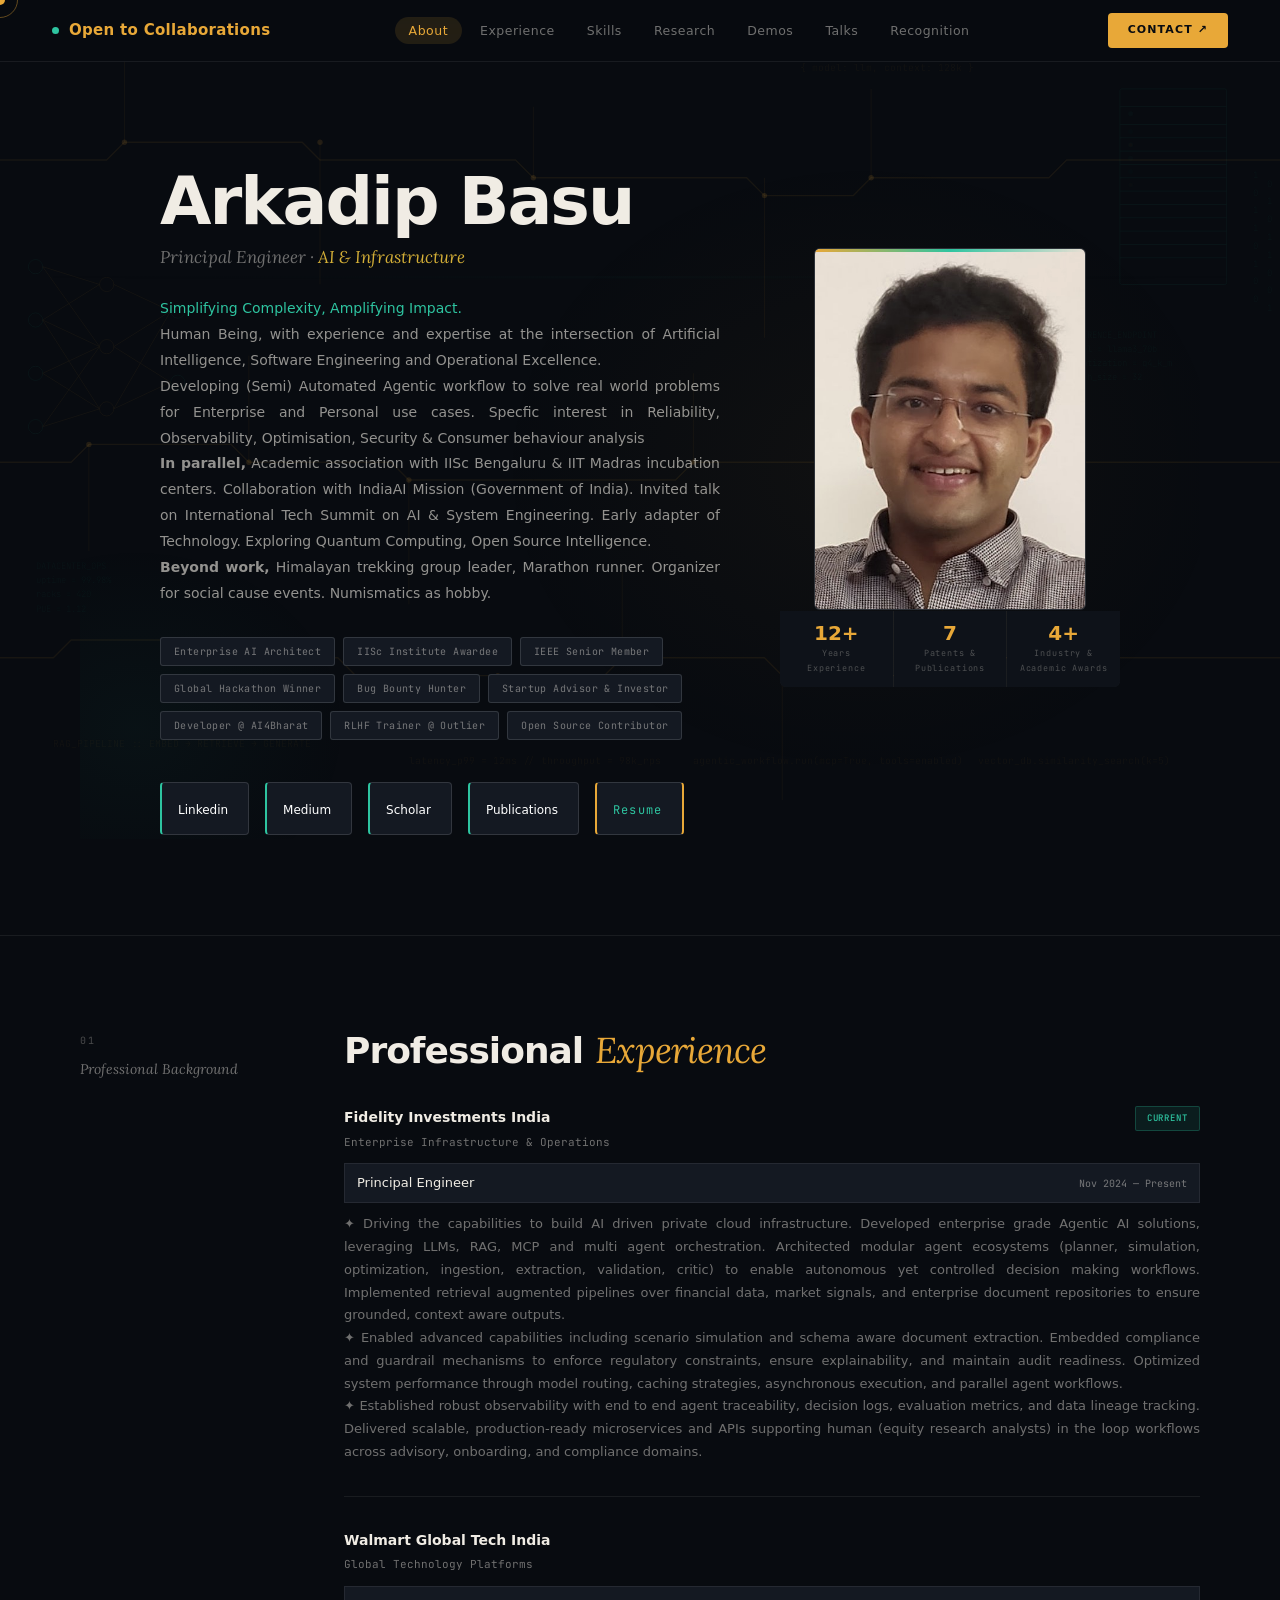
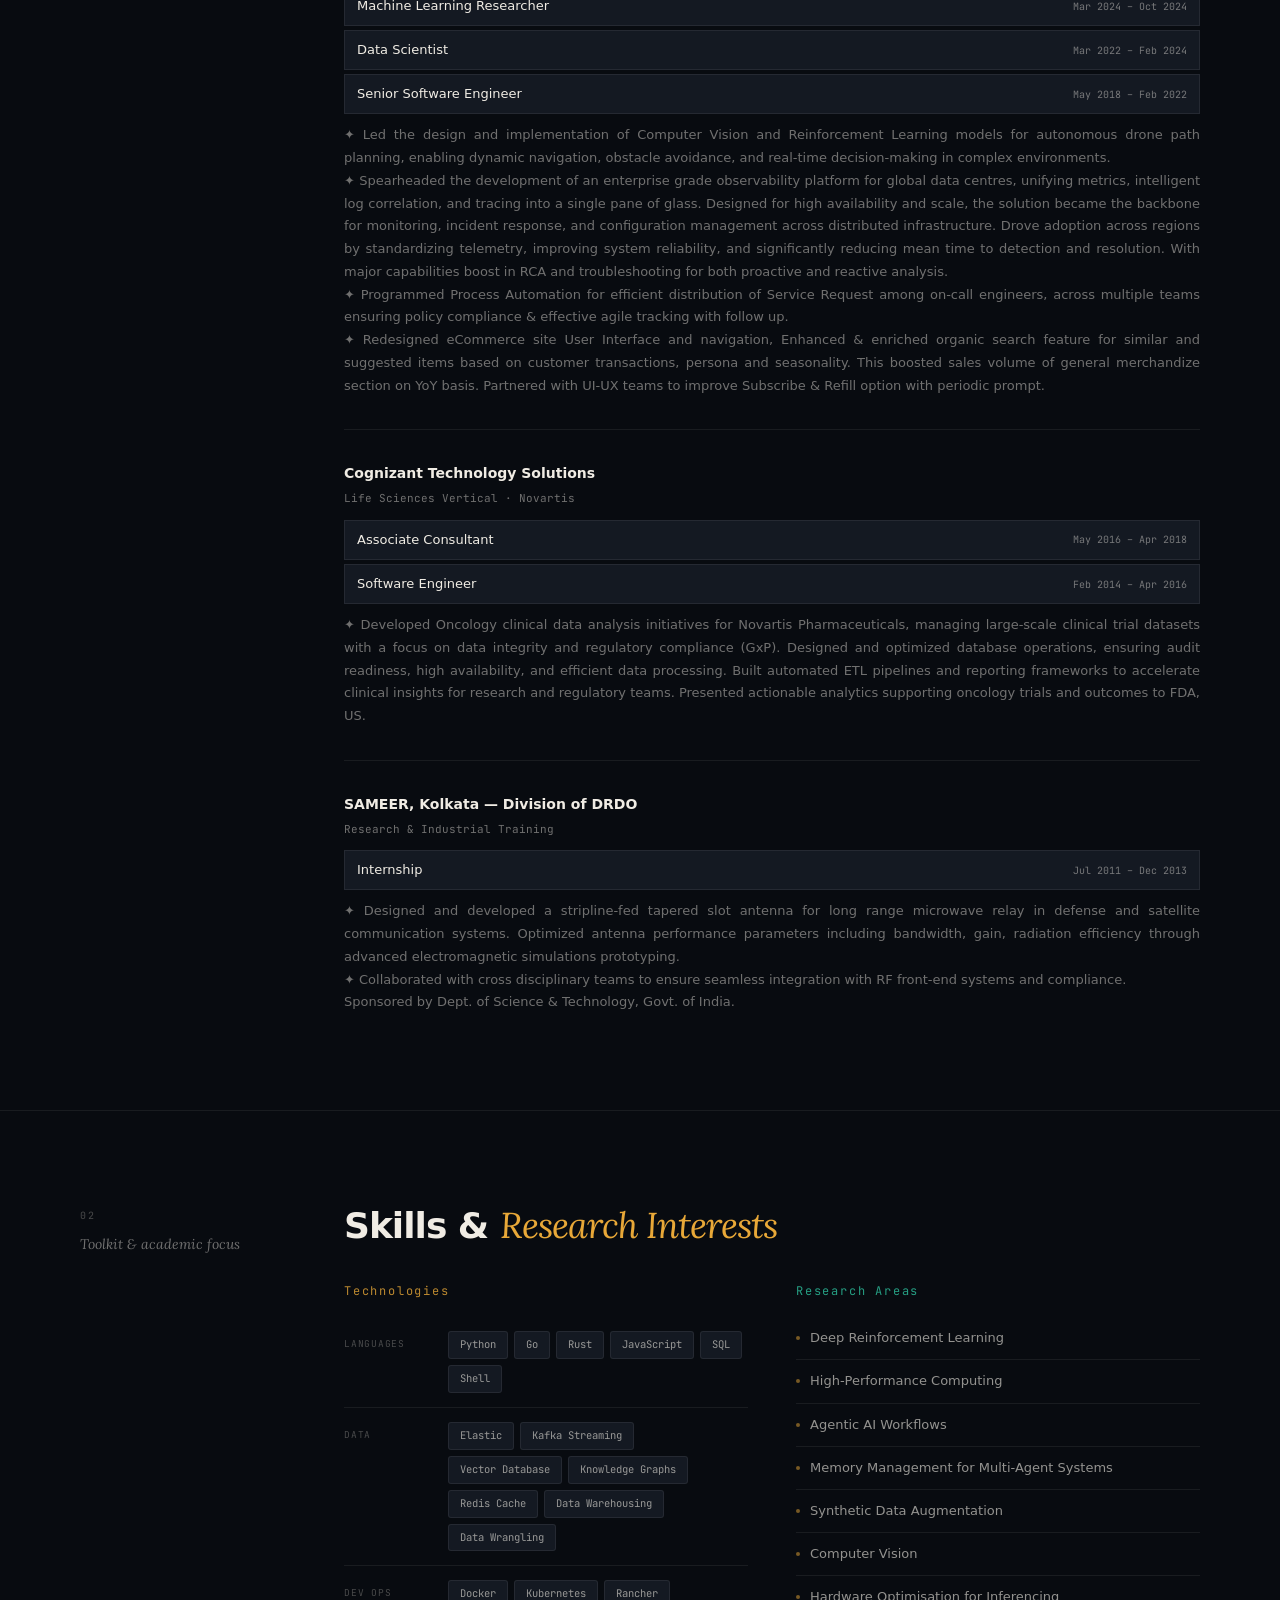
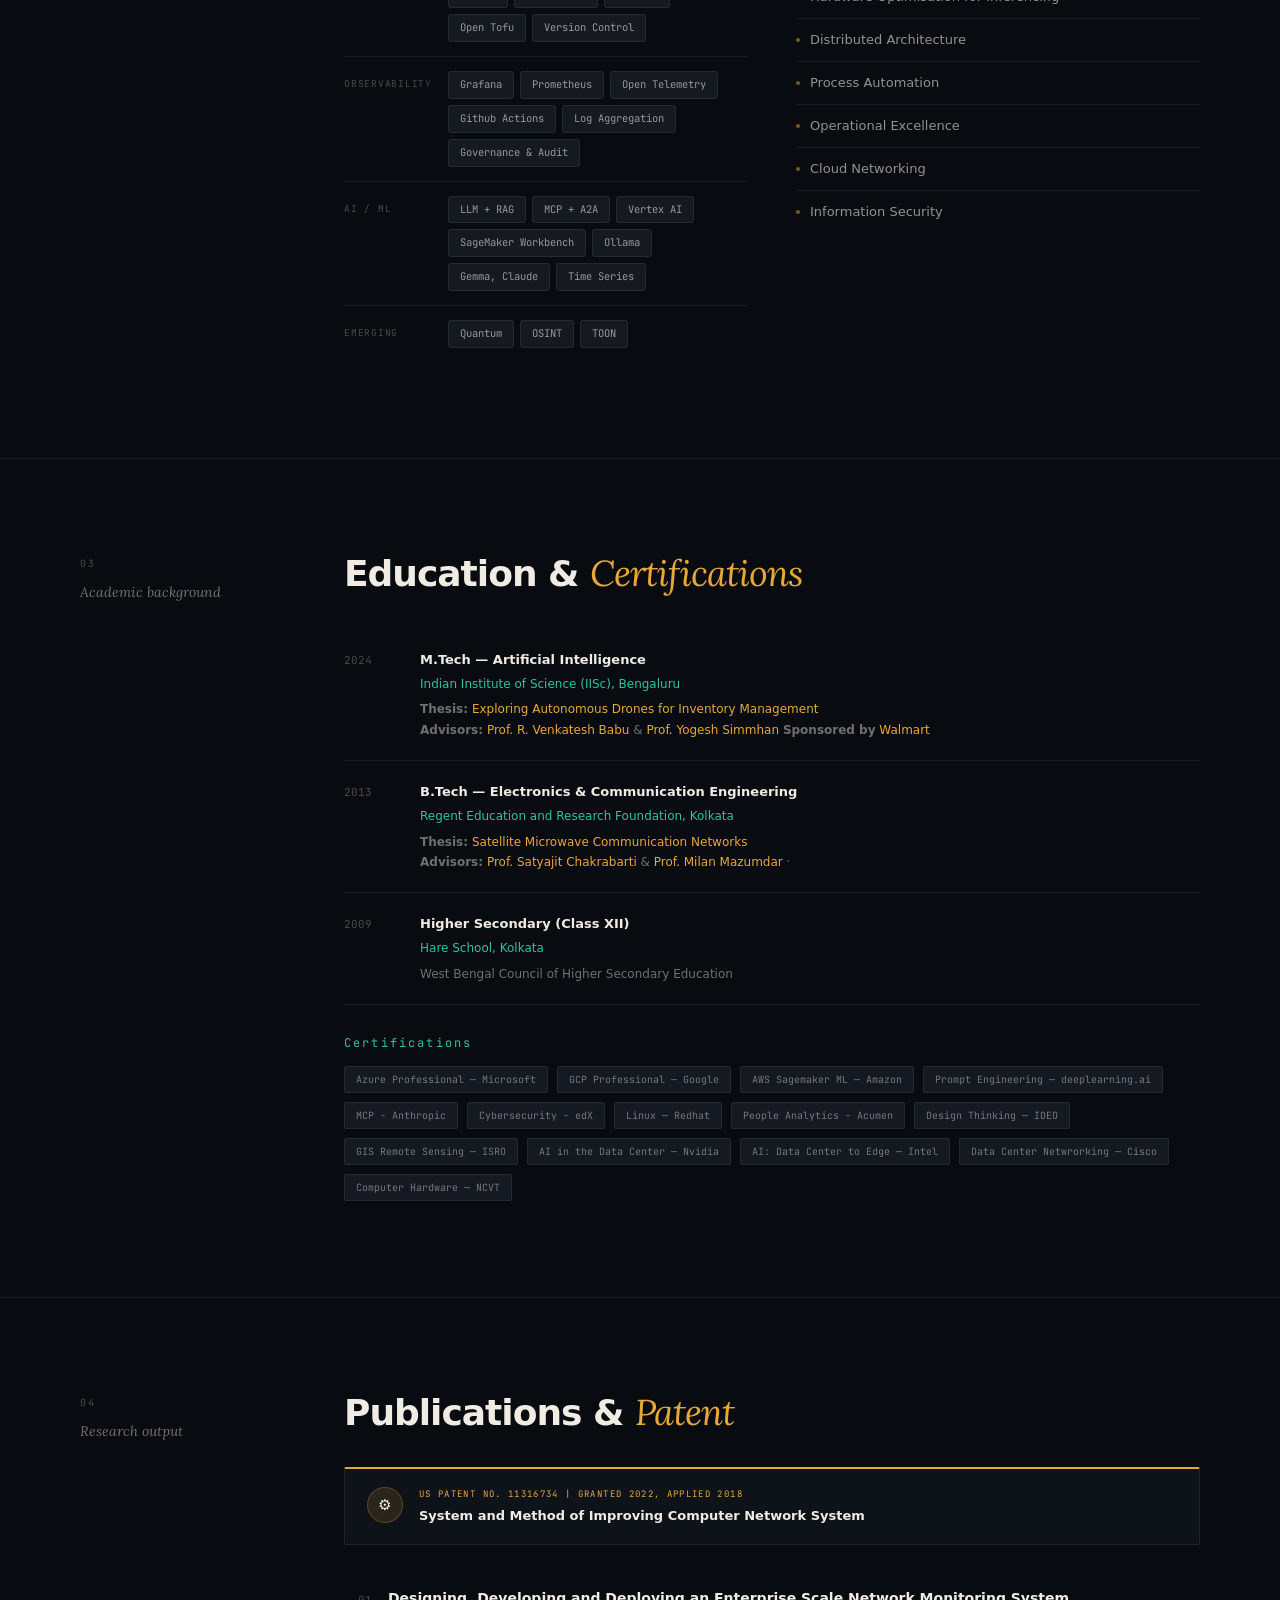
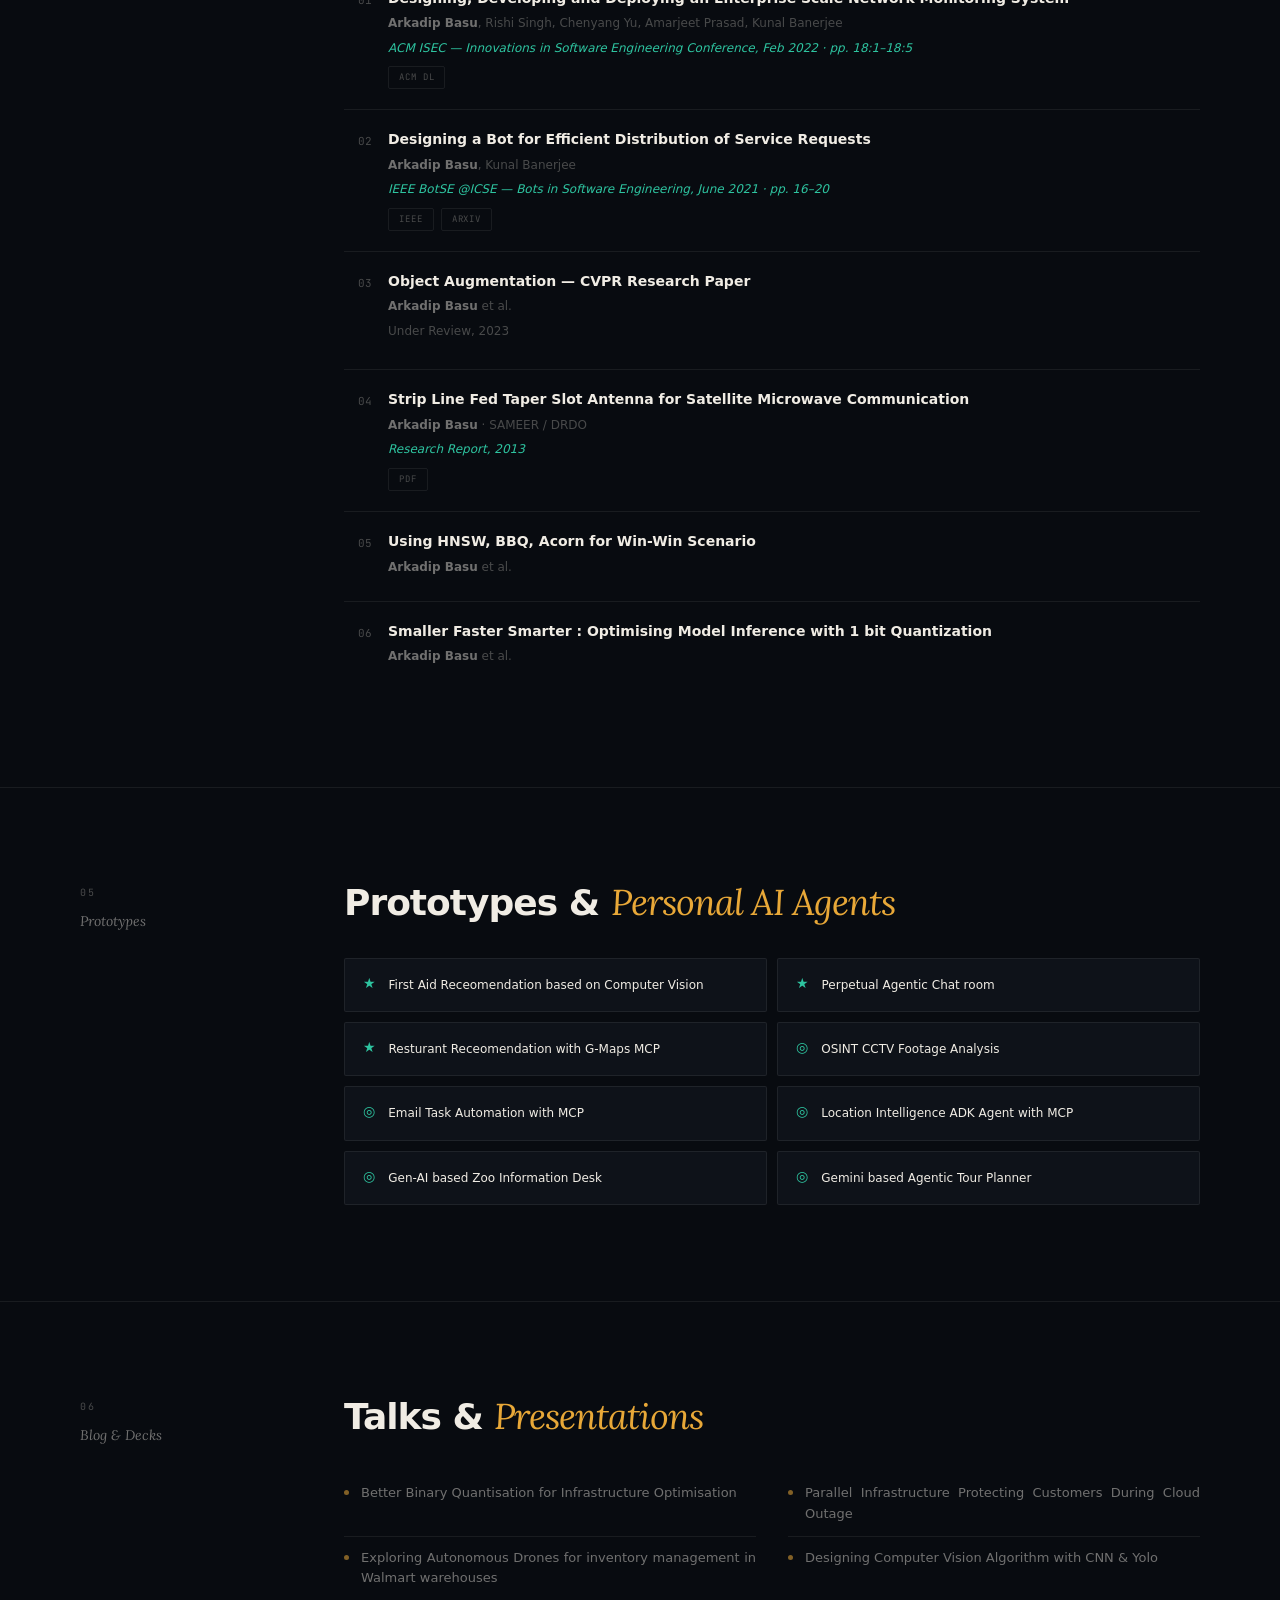
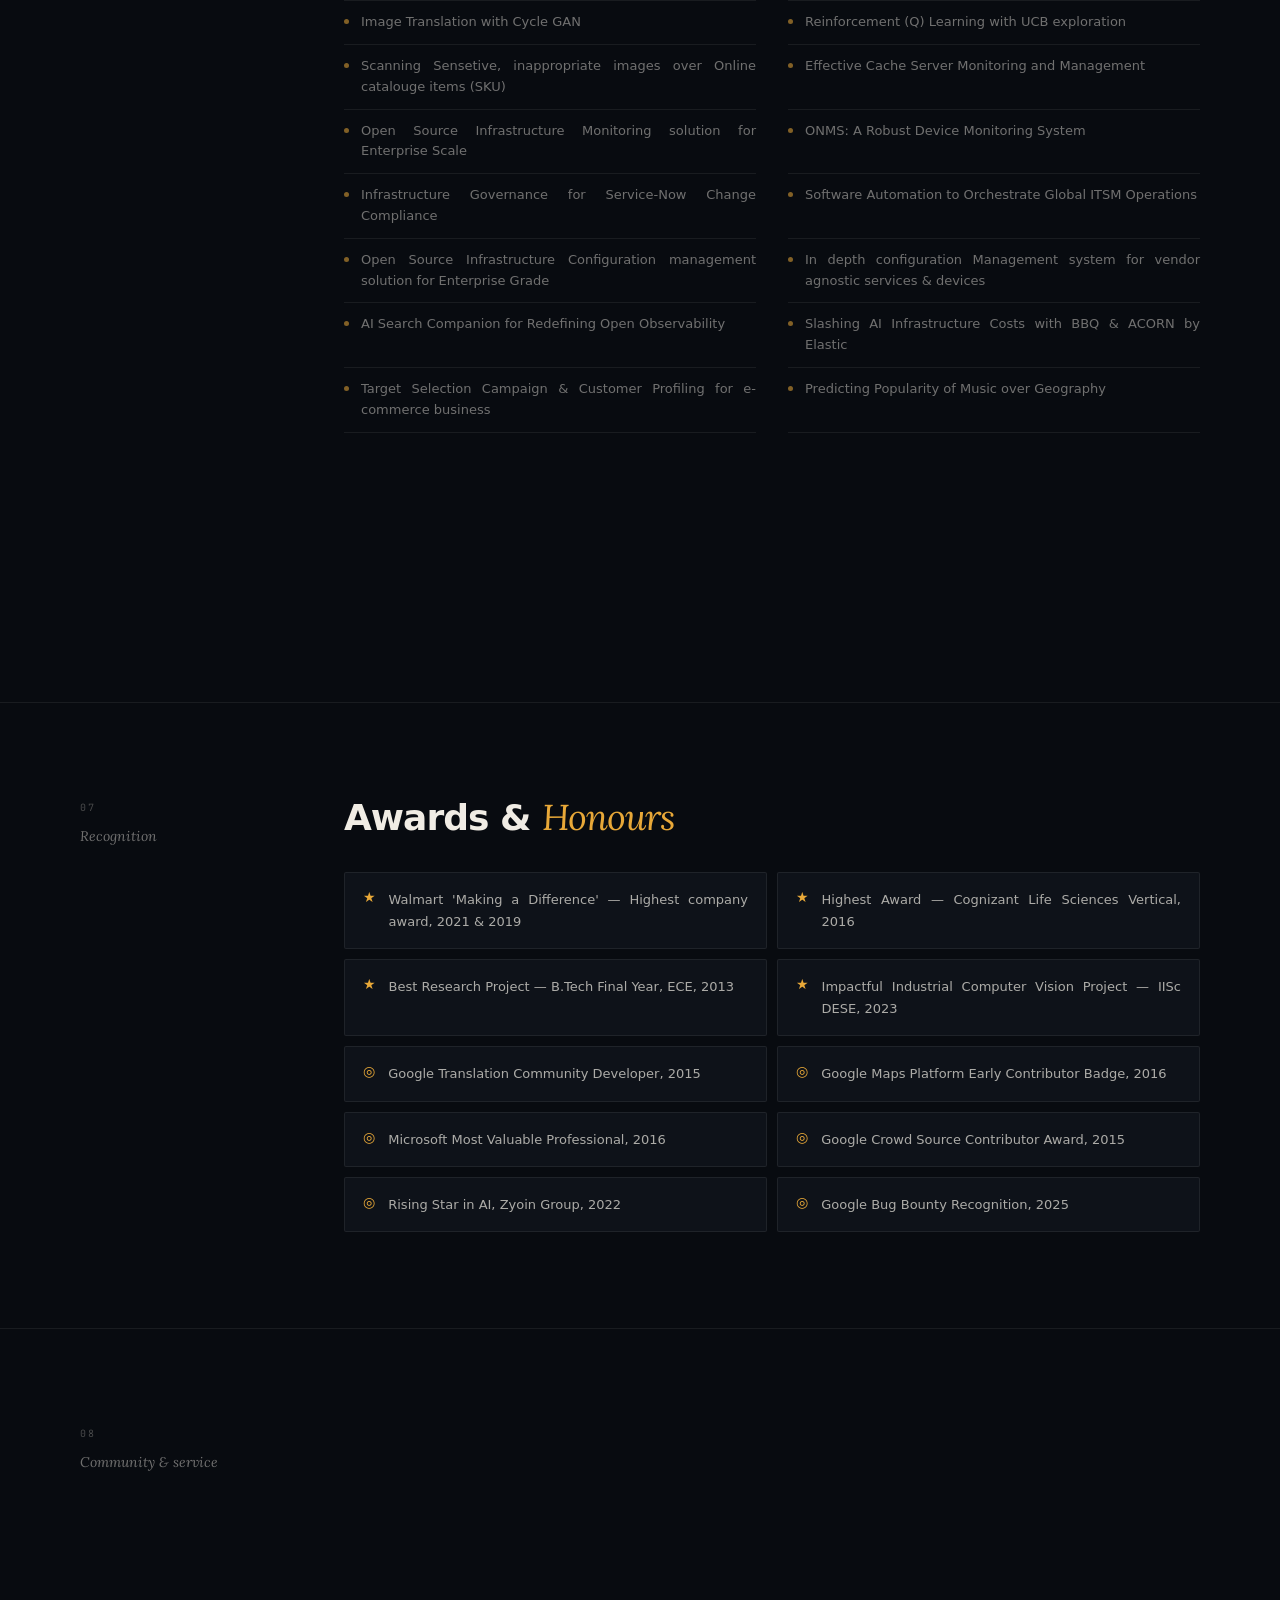
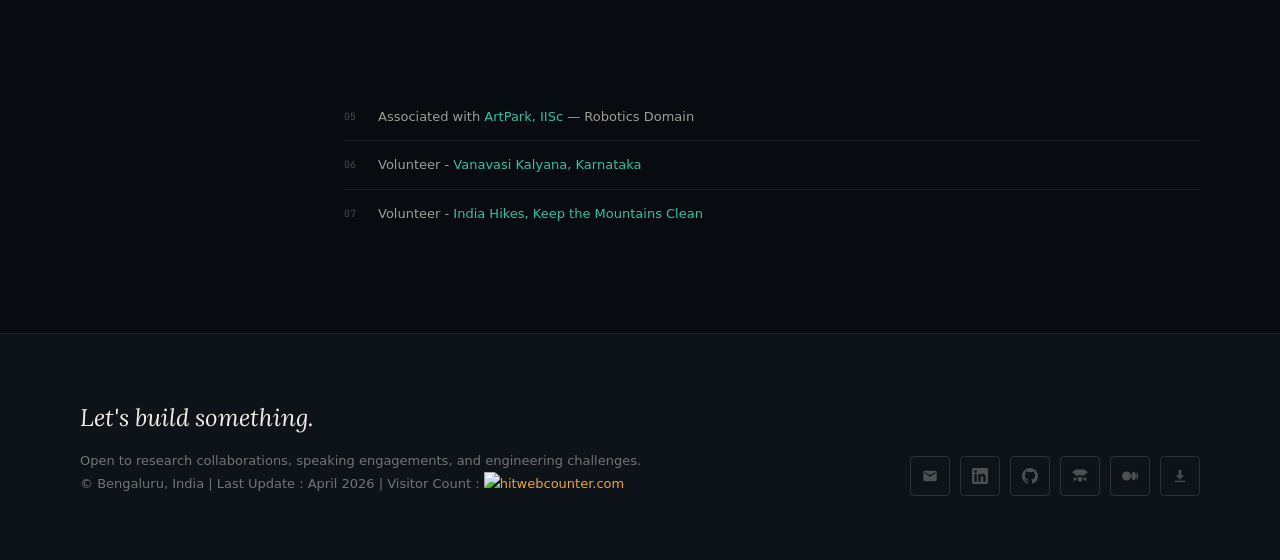
==== commit a03874ba: "Update index.html" ====
--- a/index.html
+++ b/index.html
@@ -1657,7 +1657,7 @@
                     <br>
                     <b>Beyond work,</b> Himalayan trekking group leader, Marathon runner. Organizer for social cause
                     events.
-                    Numismatics as Hobby.
+                    Numismatics as hobby.
                     <br>
                 </p>
                 <div class="hero-badges reveal">
@@ -2025,7 +2025,7 @@
                                 href="https://cds.iisc.ac.in/faculty/venky/" target="_blank">Prof. R. Venkatesh Babu</a>
                             &amp; <a href="https://cds.iisc.ac.in/faculty/simmhan/" target="_blank">Prof. Yogesh
                                 Simmhan</a>
-                            <strong style="color:var(--muted)">Sponsored by</strong> <a href=https://walmart.com" target="_blank">Walmart </a>
+                            <strong style="color:var(--muted)">Sponsored by</strong> <a href="https://walmart.com" target="_blank">Walmart </a>
                         </div>
                     </div>
                 </div>
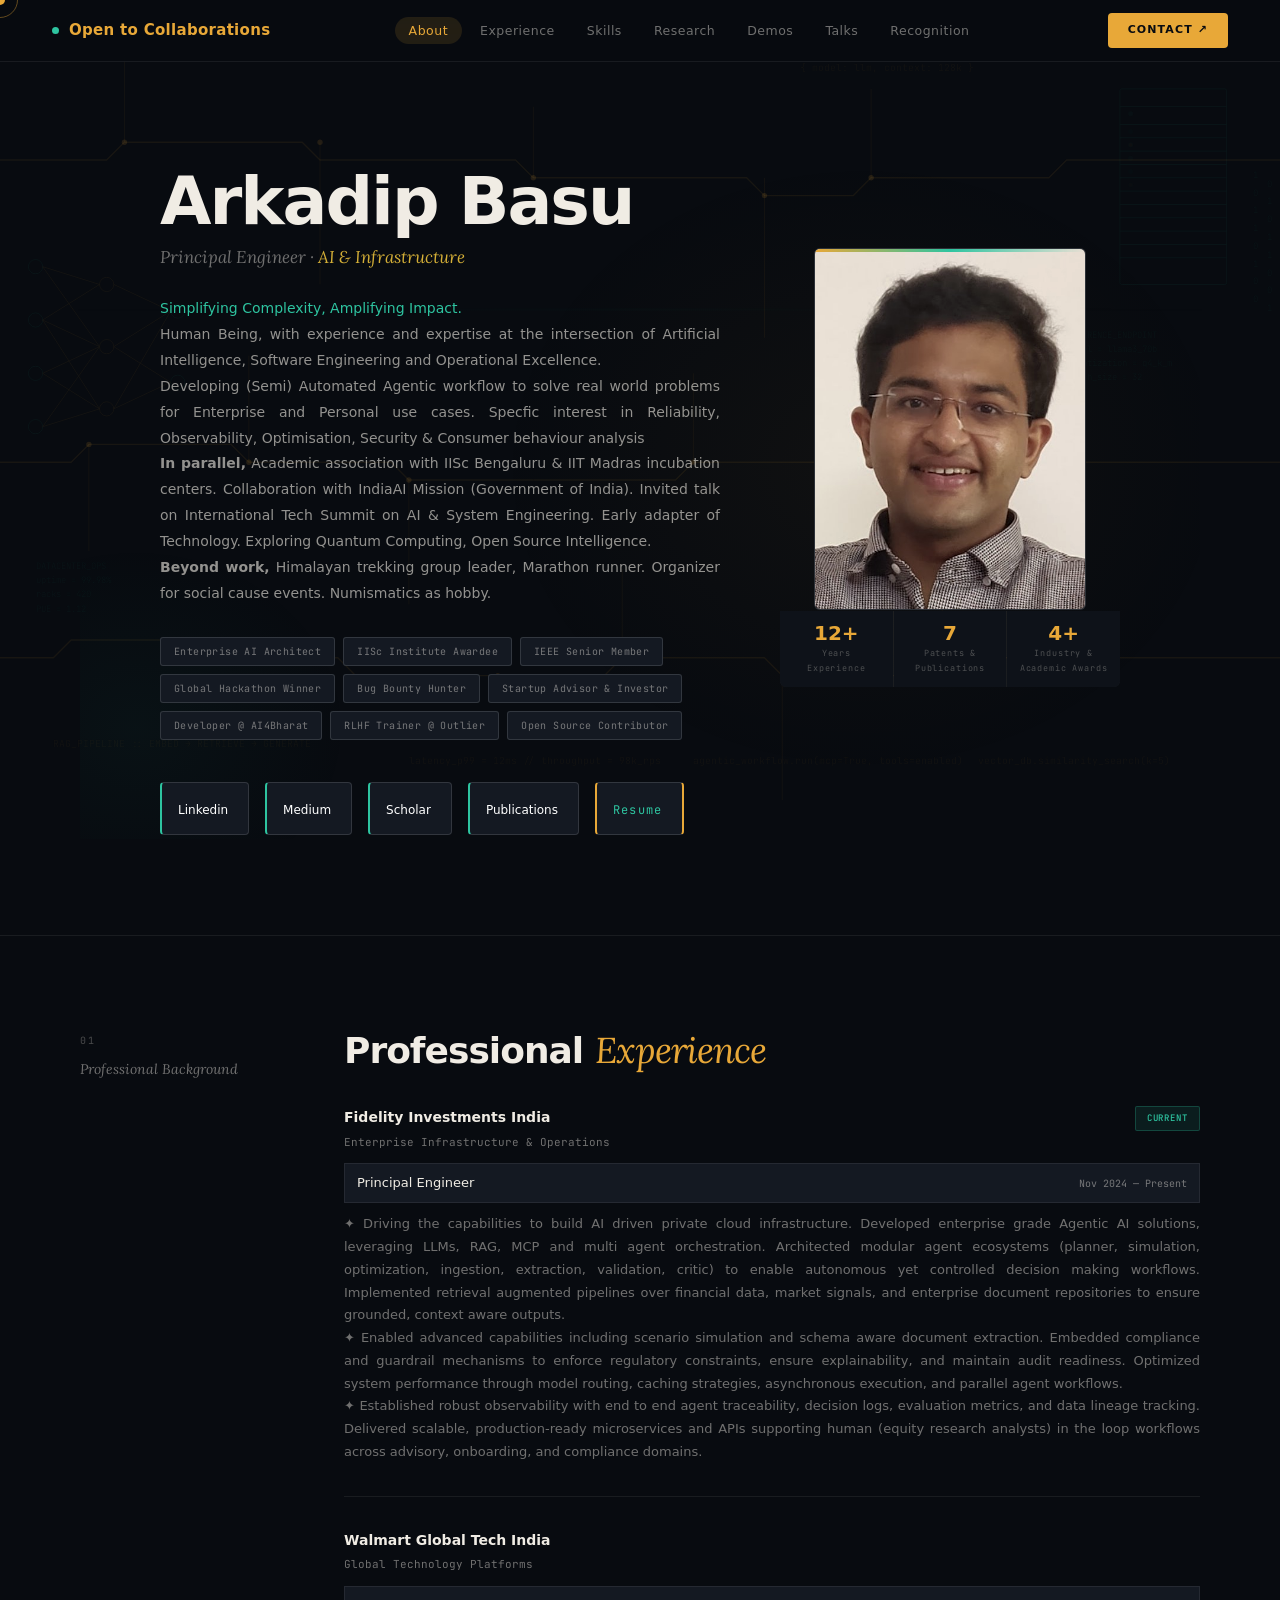
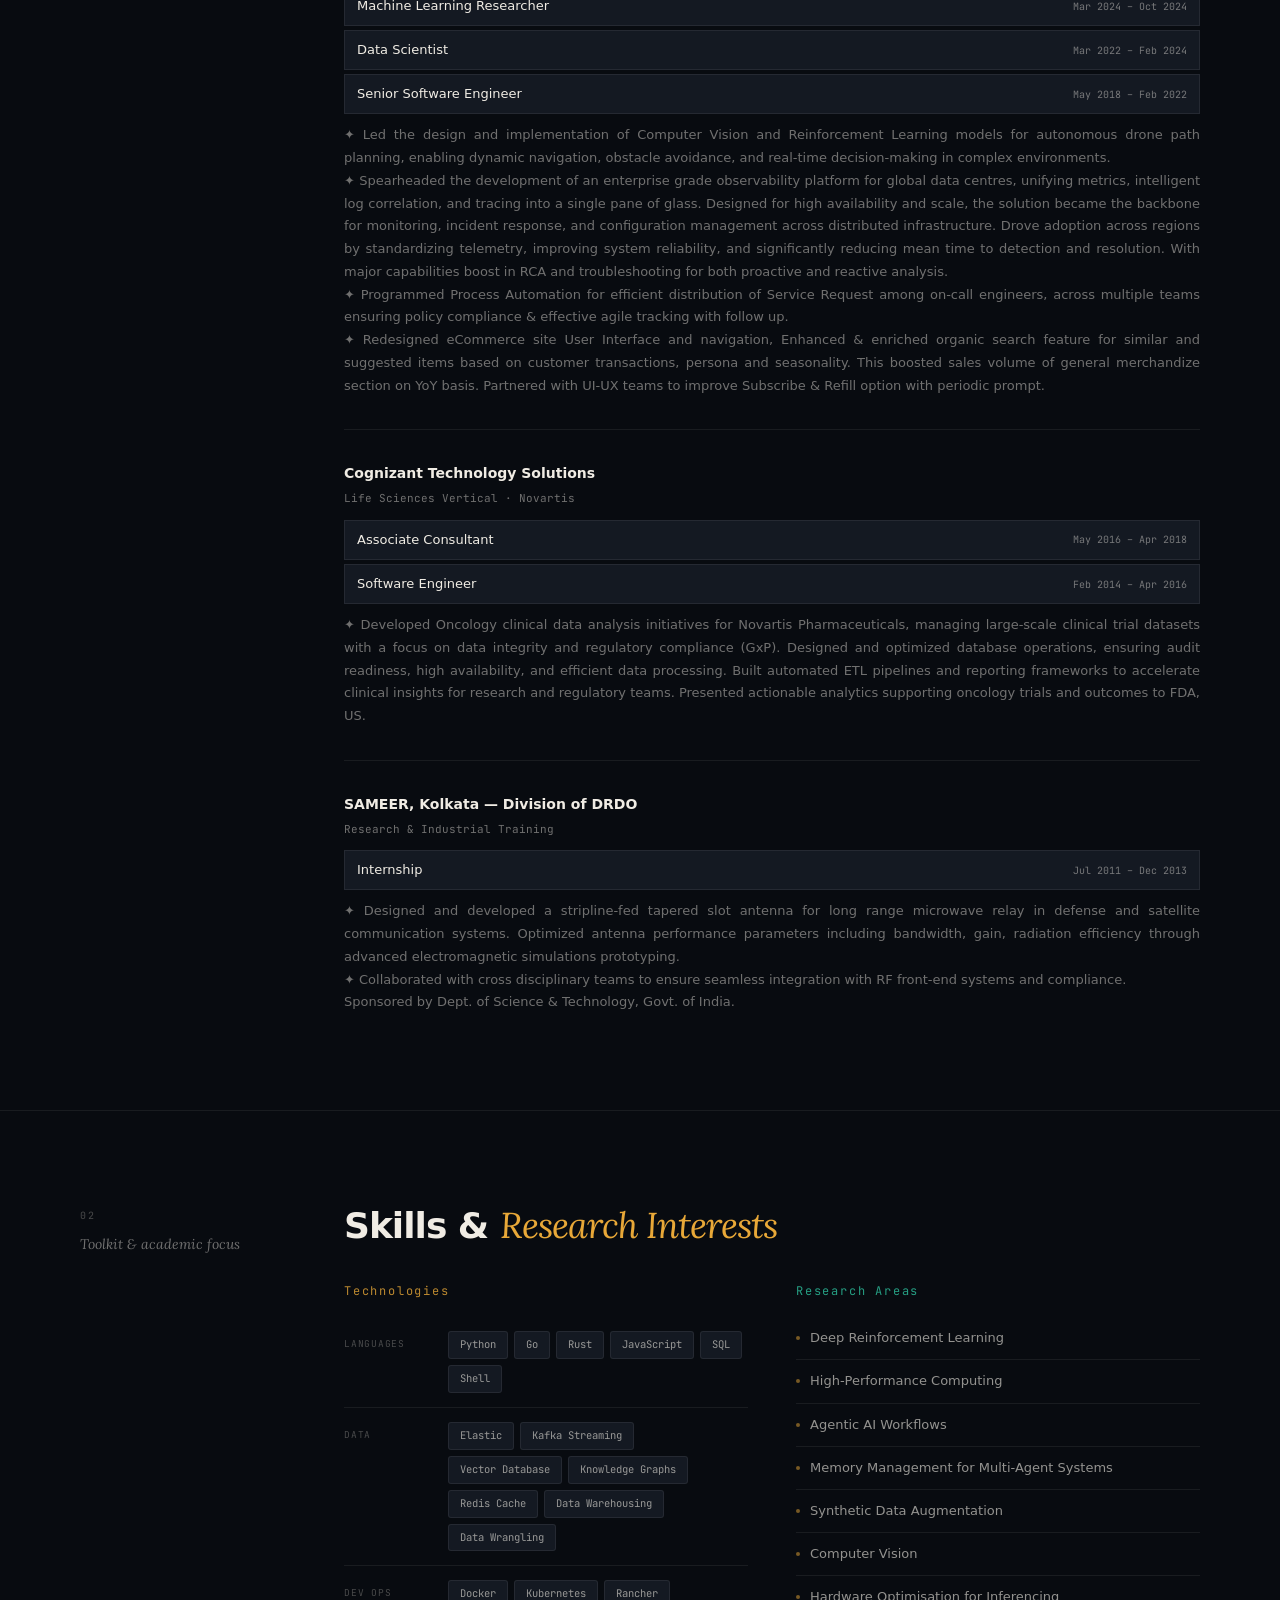
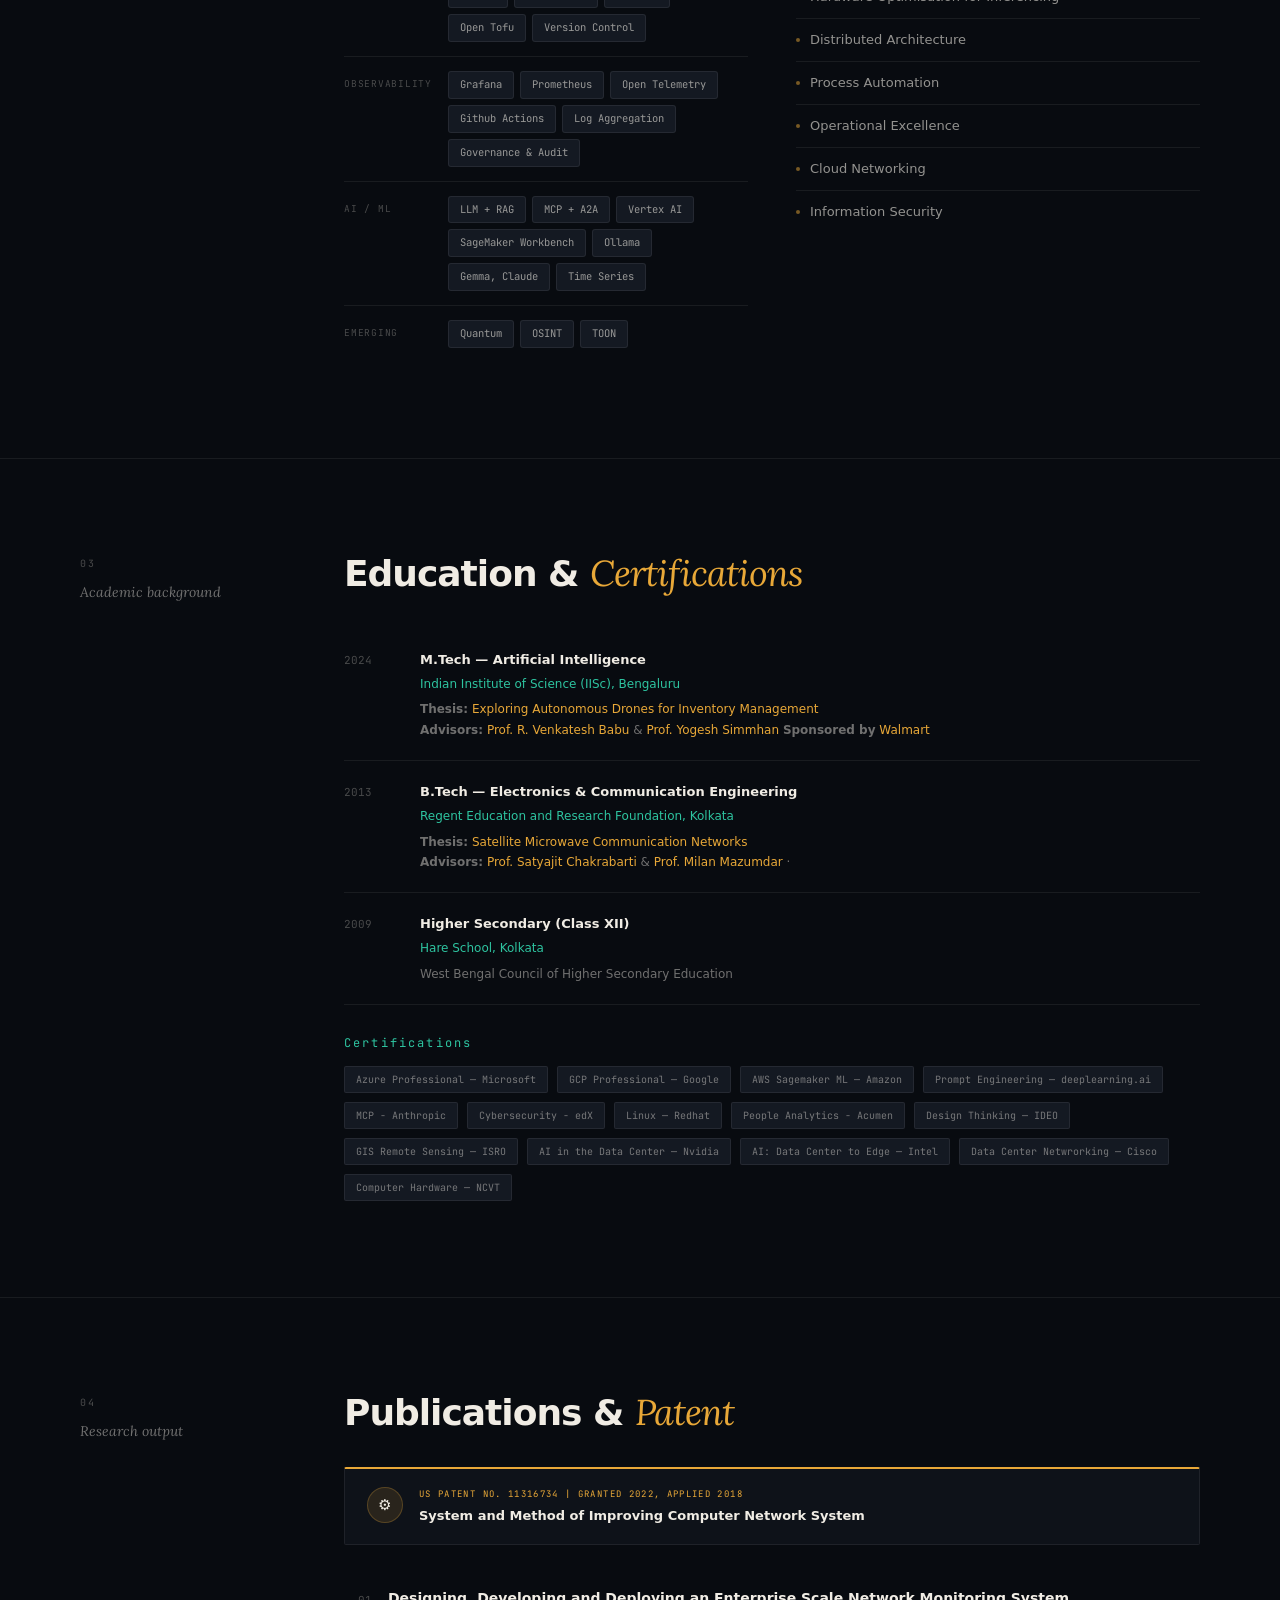
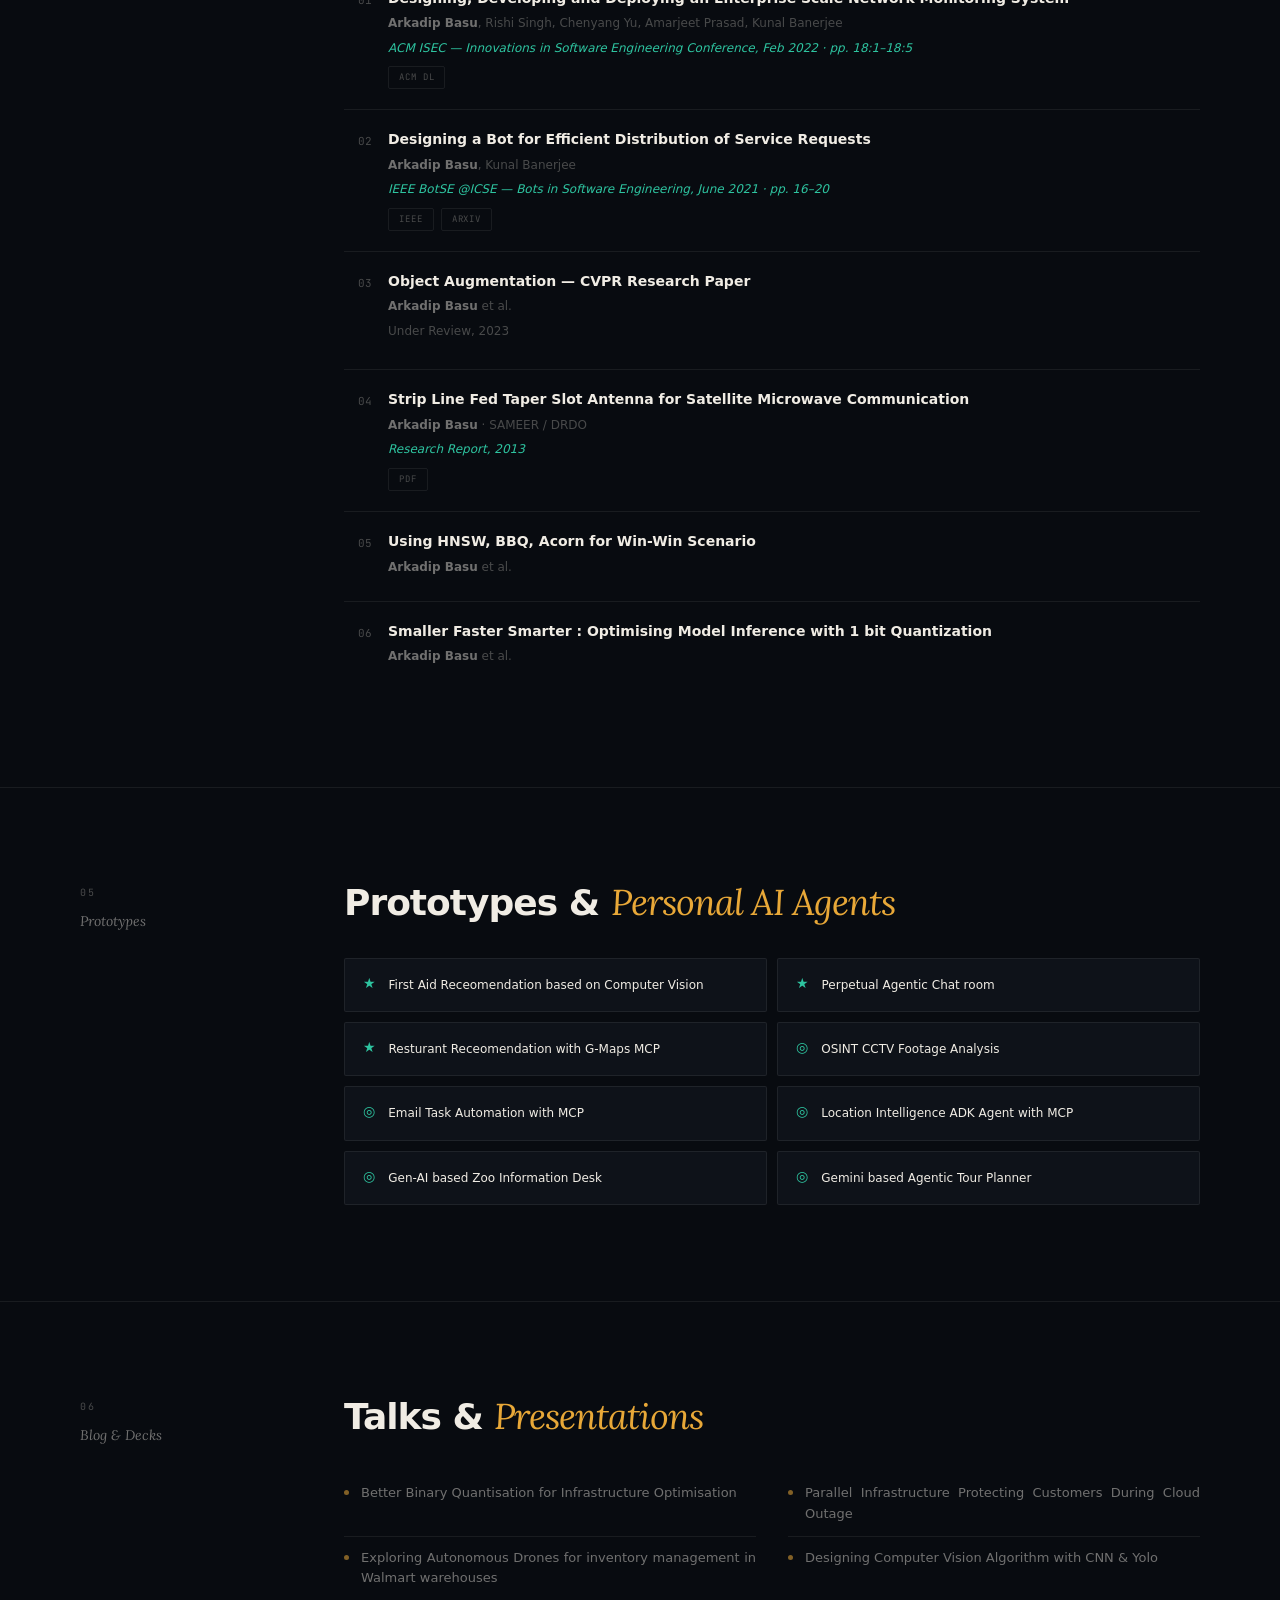
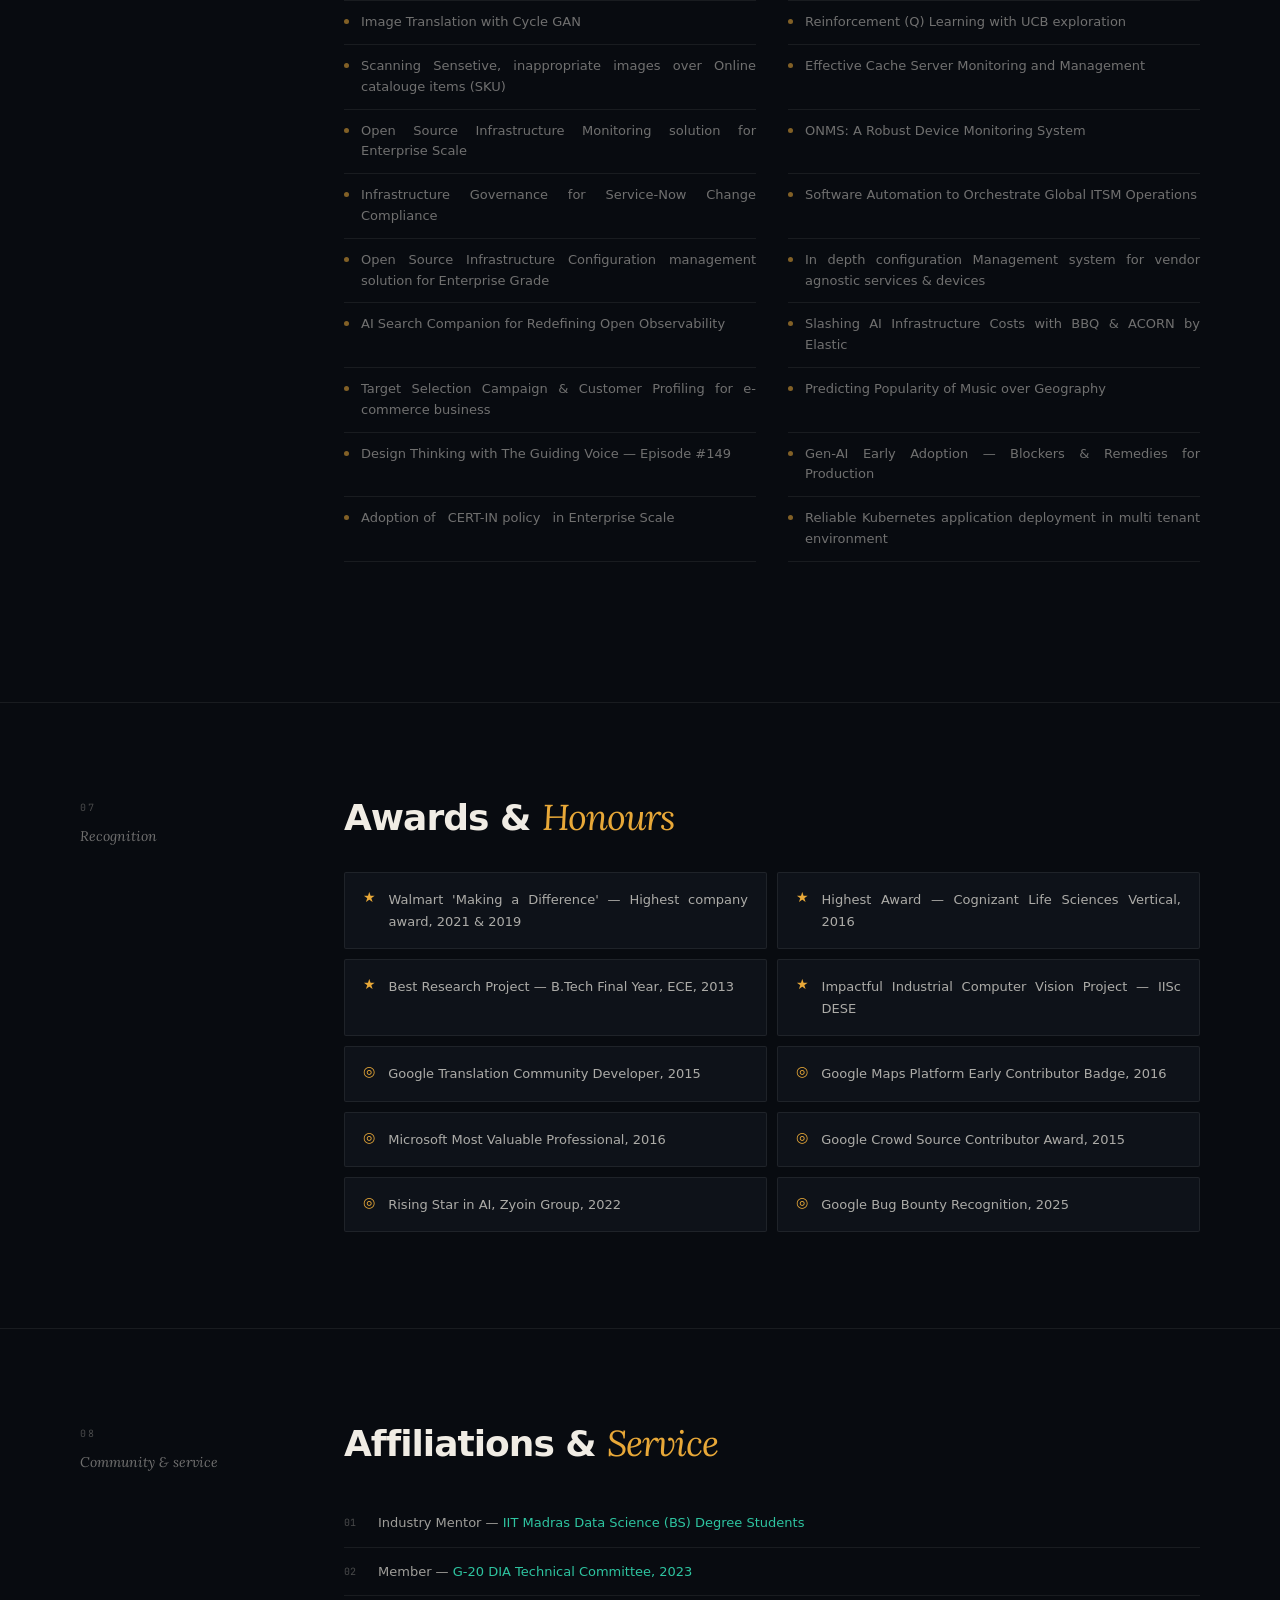
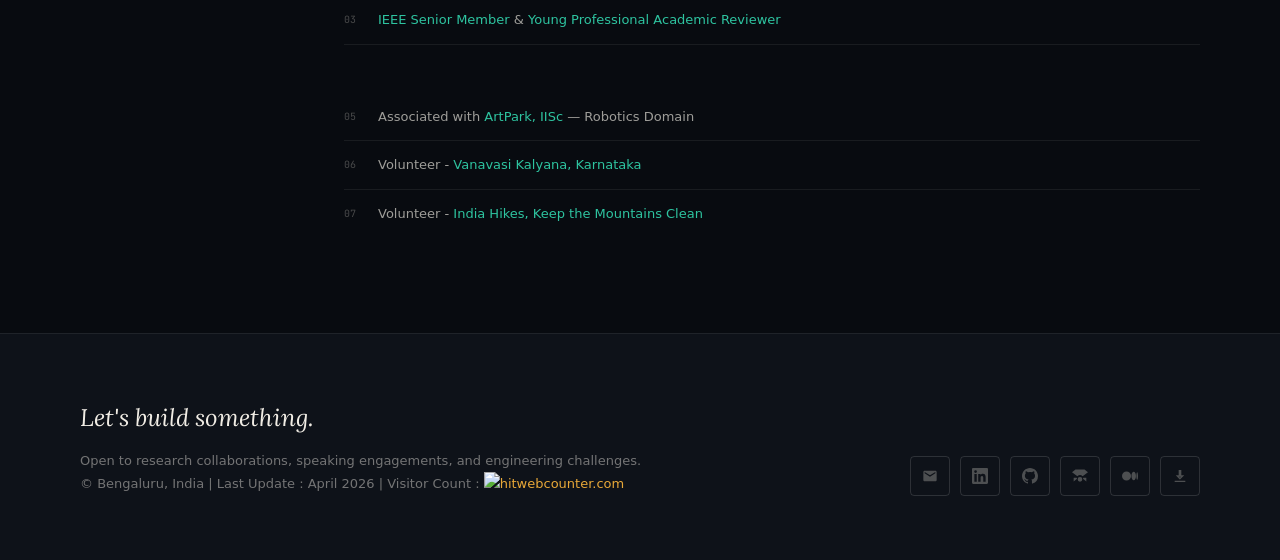
==== commit 985fd1ac: "Update index.html" ====
--- a/index.html
+++ b/index.html
@@ -2015,9 +2015,8 @@
                 <div class="edu-item reveal">
                     <div class="edu-year">2024</div>
                     <div>
-                        <div class="edu-deg">M.Tech — Artificial Intelligence</div>
-                        <div class="edu-inst"><a href="https://iisc.ac.in" target="_blank">Indian Institute of Science
-                                (IISc), Bengaluru</a></div>
+                        <div class="edu-deg"><a href="https://www.linkedin.com/posts/arkadipbasu_convocation-iisc-computer-activity-7349812791622434816-acT6" target="_blank"> M.Tech </a> — Artificial Intelligence</div>
+                        <div class="edu-inst"><a href="https://iisc.ac.in" target="_blank">Indian Institute of Science (IISc), Bengaluru</a></div>
                         <div class="edu-meta"><strong style="color:var(--muted)">Thesis:</strong> <a
                                 href="https://drive.google.com/file/d/1x9l2qKegVVMnsA4zXGo_544gMRu_AFJh/view?usp=sharing"
                                 target="_blank">Exploring Autonomous Drones for Inventory Management</a><br /><strong
@@ -2374,7 +2373,7 @@
                     </div>
                     <div class="award-card reveal">
                         <div class="award-mark">★</div>
-                        <div class="award-text">Impactful Industrial Computer Vision Project — IISc DESE, 2023</div>
+                        <div class="award-text">Impactful Industrial Computer Vision Project — IISc DESE</div>
                     </div>
                     <div class="award-card reveal">
                         <div class="award-mark">◎</div>
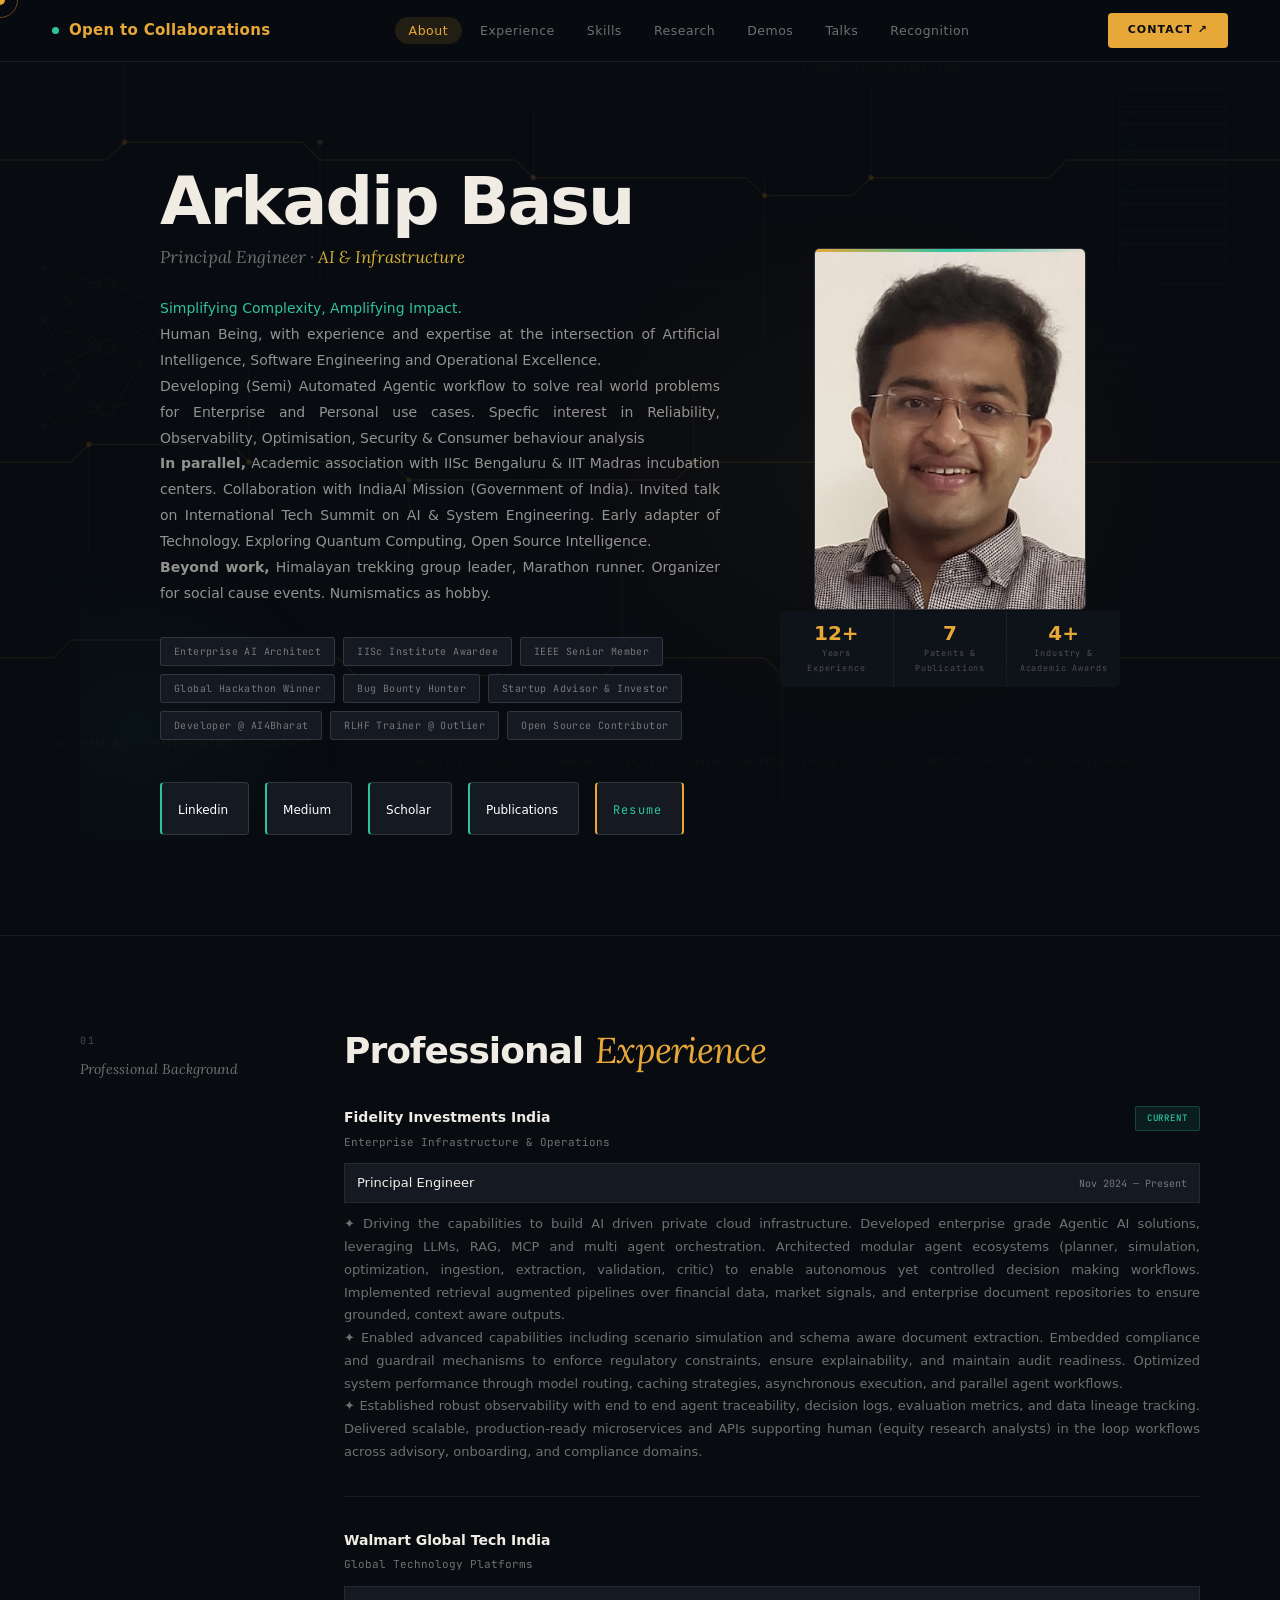
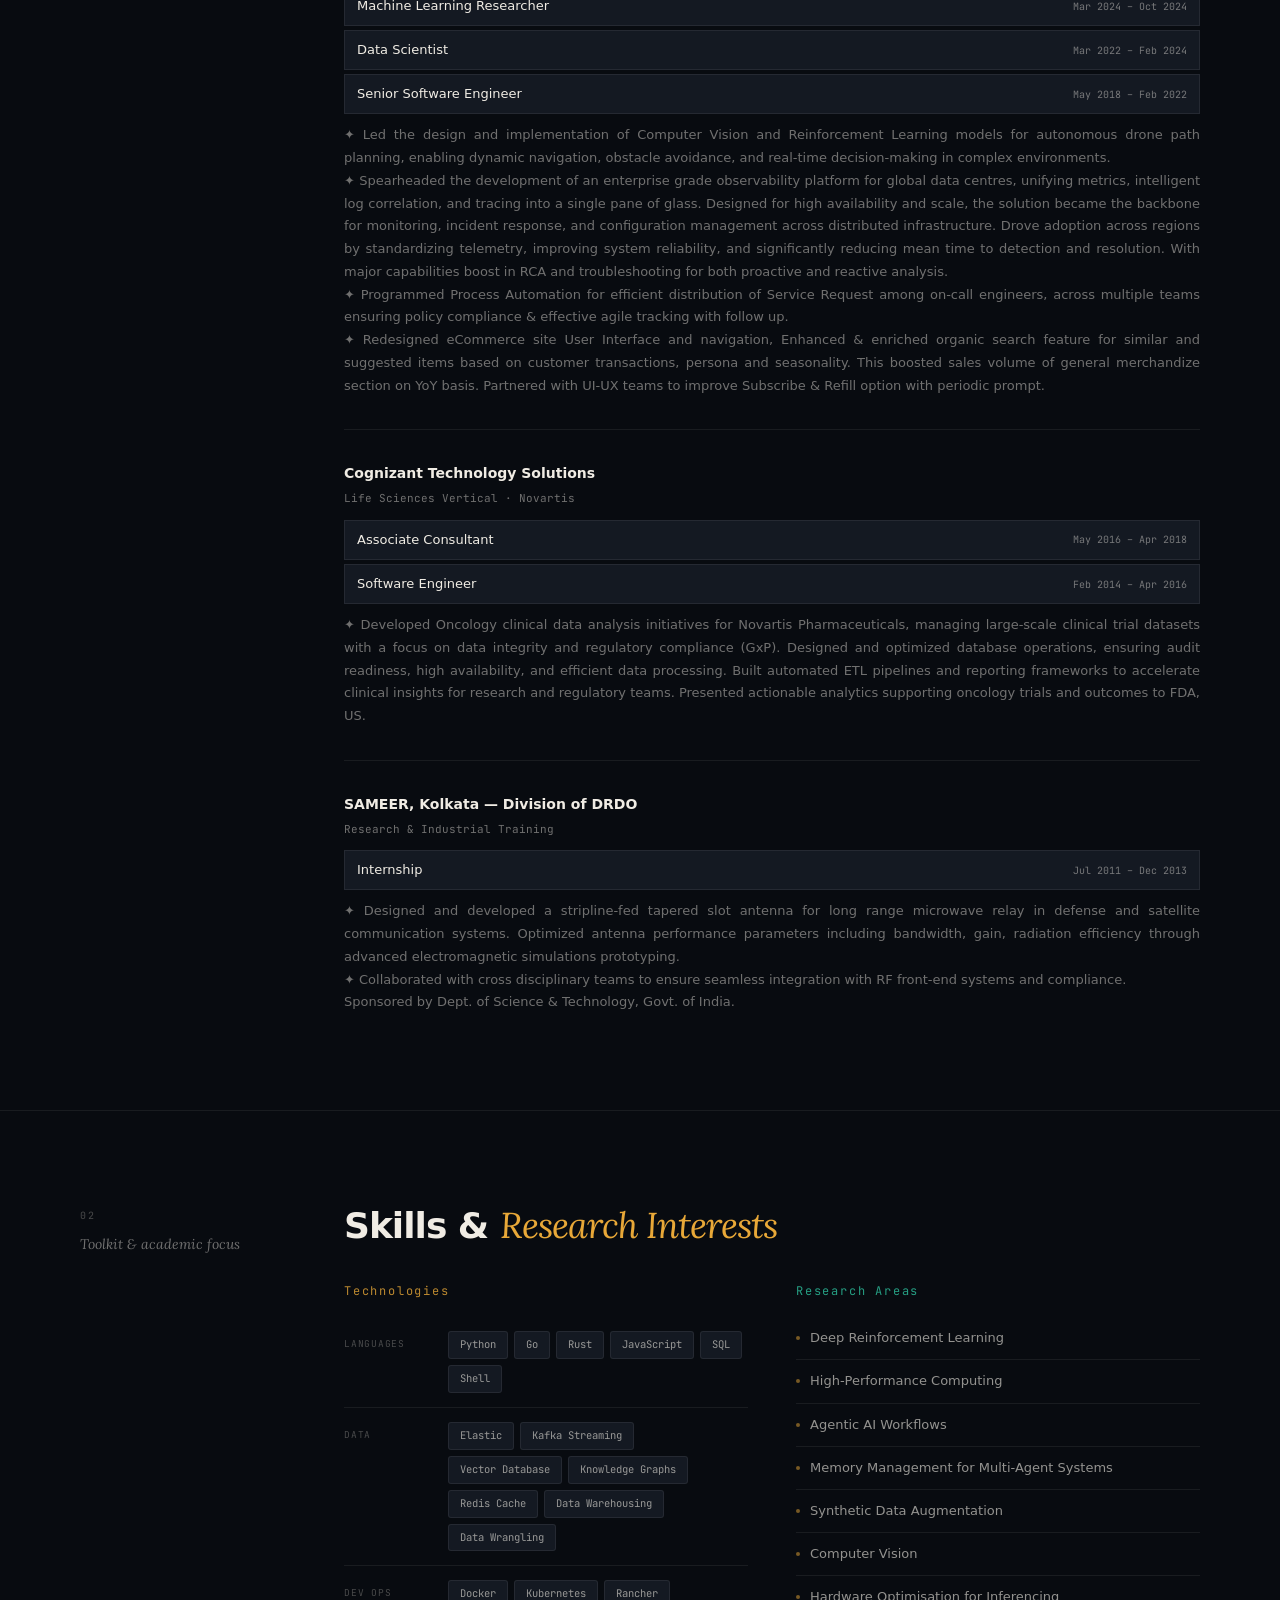
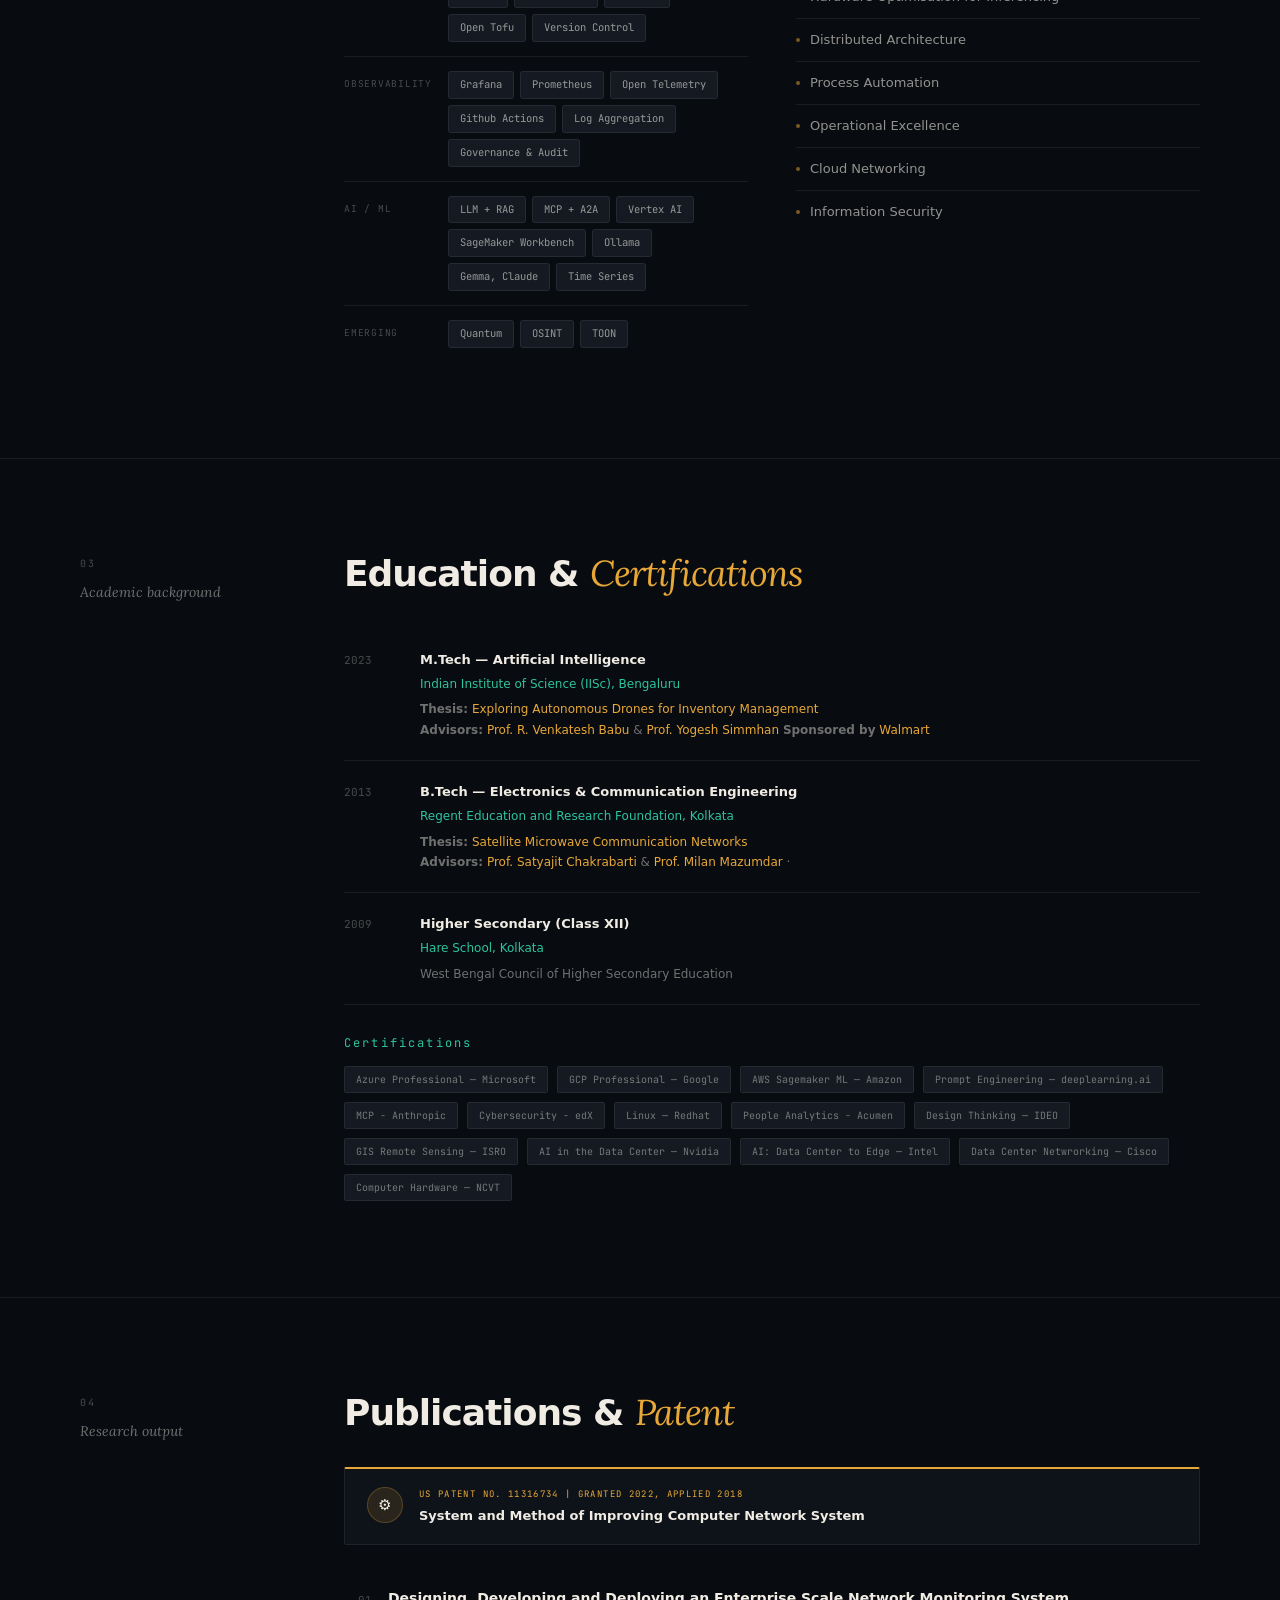
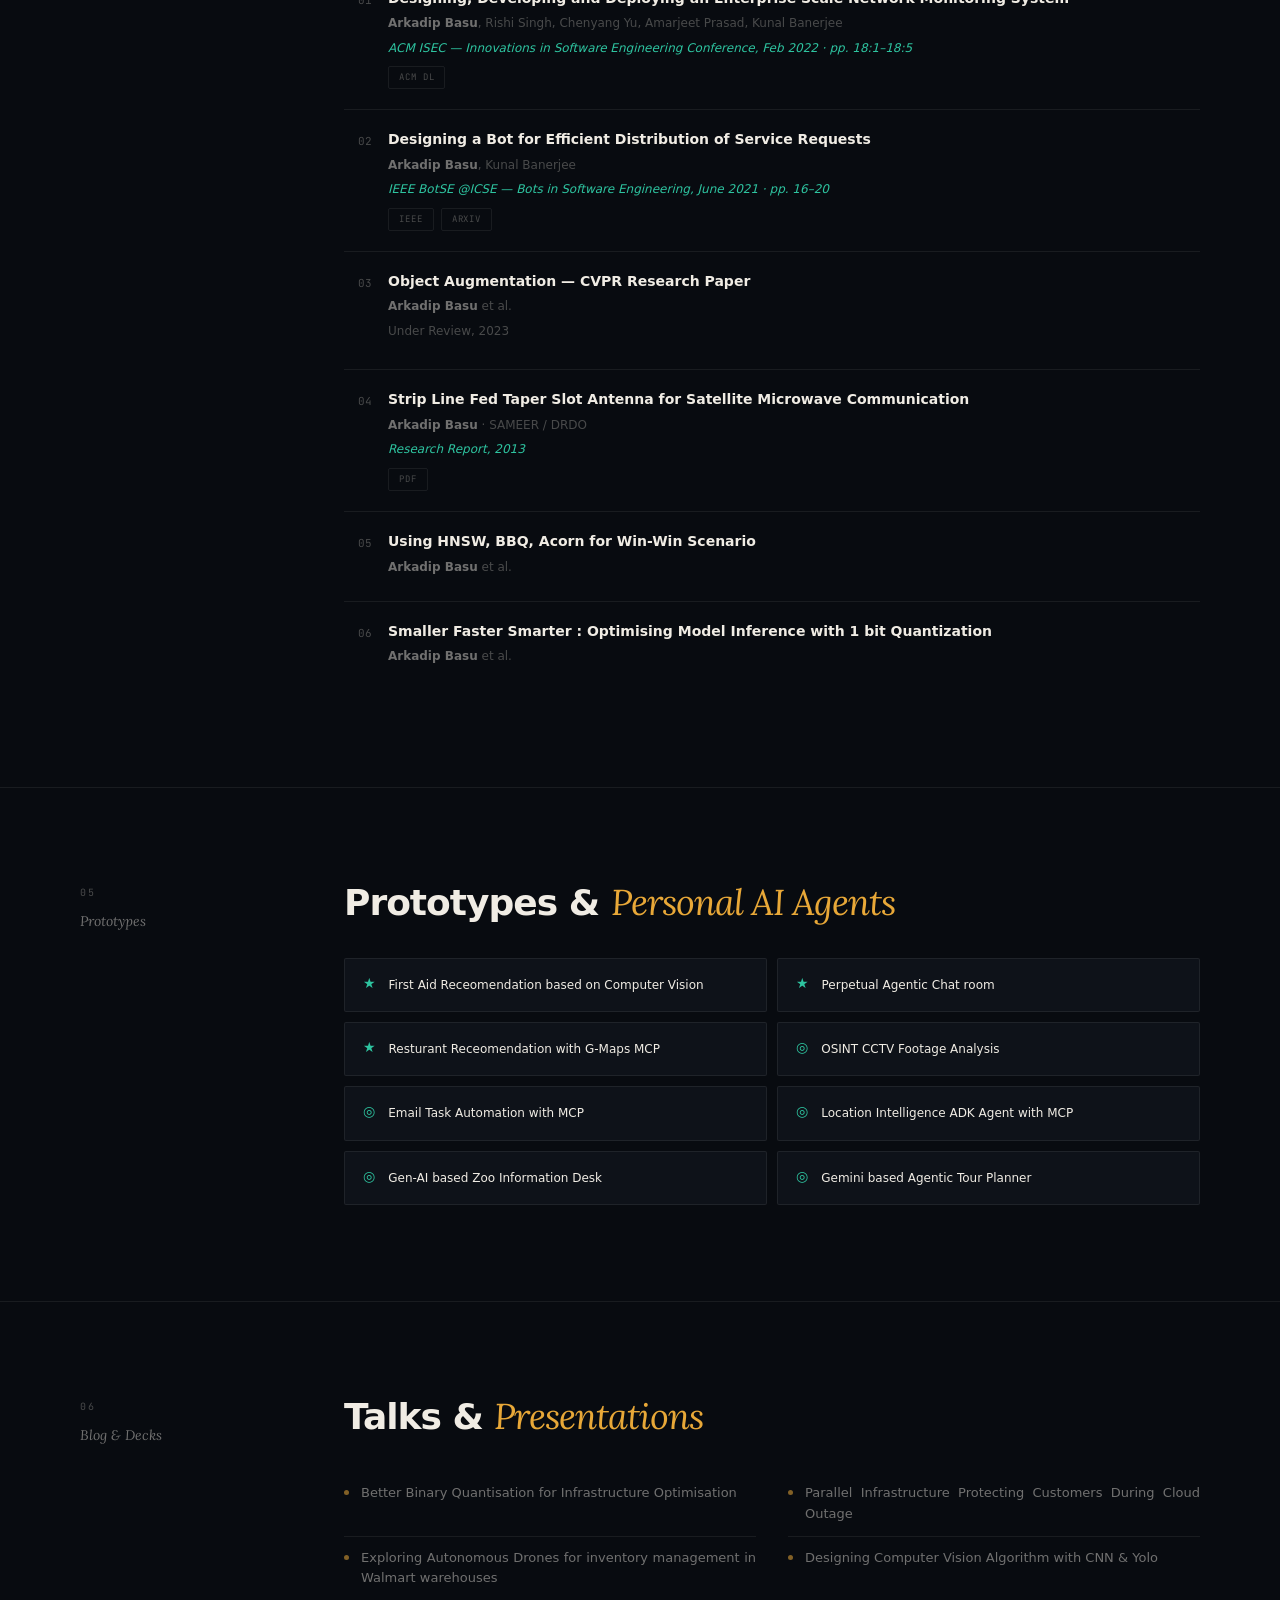
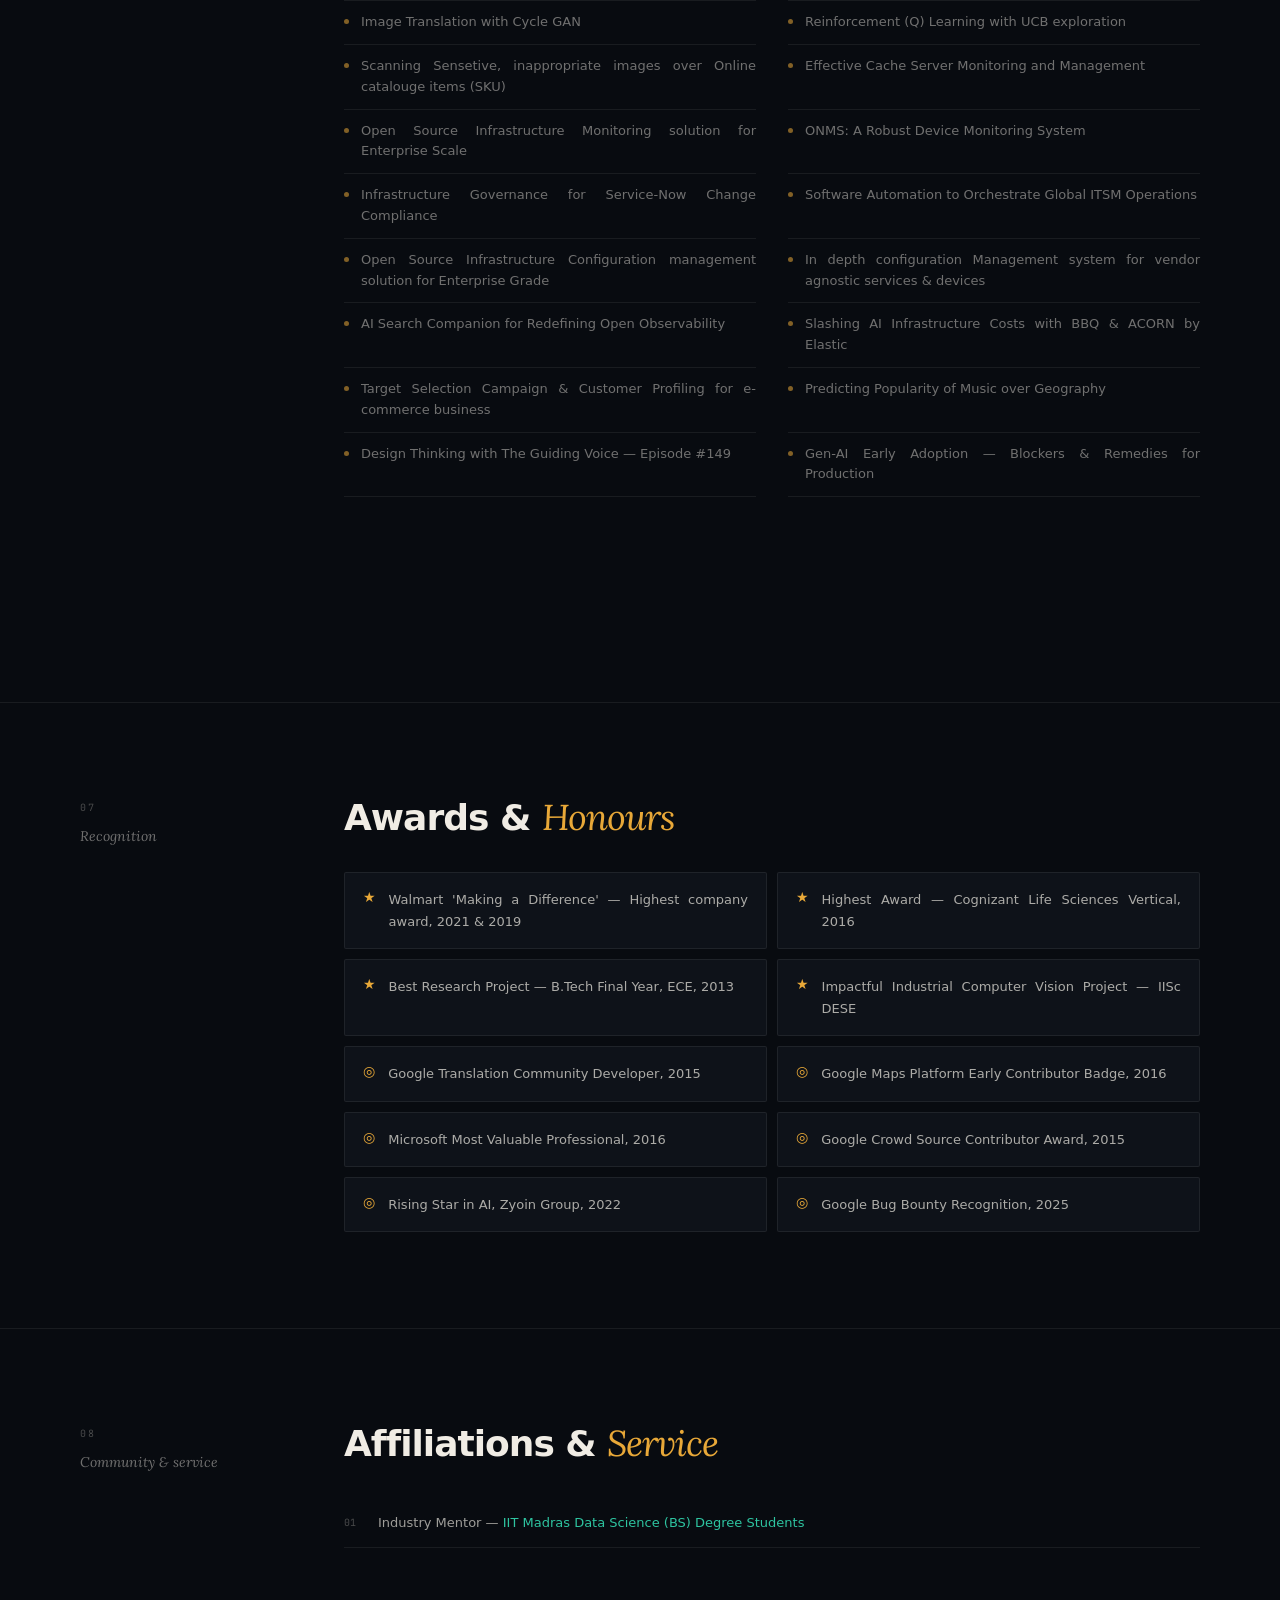
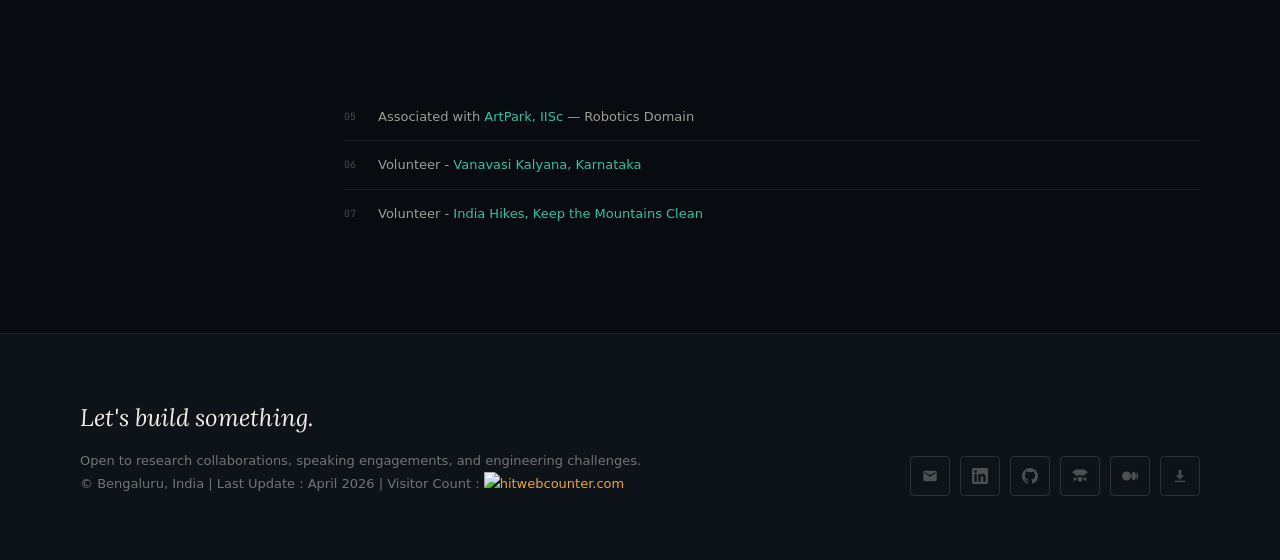
==== commit b2ddd16d: "Update index.html" ====
--- a/index.html
+++ b/index.html
@@ -2013,9 +2013,9 @@
             <div>
                 <h2 class="sec-title reveal">Education &amp; <em>Certifications</em></h2>
                 <div class="edu-item reveal">
-                    <div class="edu-year">2024</div>
+                    <div class="edu-year">2023</div>
                     <div>
-                        <div class="edu-deg"><a href="https://www.linkedin.com/posts/arkadipbasu_convocation-iisc-computer-activity-7349812791622434816-acT6" target="_blank"> M.Tech </a> — Artificial Intelligence</div>
+                        <div class="edu-deg"><a href="/documents/iisc_mtech_degree.png" target="_blank"> M.Tech </a> — Artificial Intelligence</div>
                         <div class="edu-inst"><a href="https://iisc.ac.in" target="_blank">Indian Institute of Science (IISc), Bengaluru</a></div>
                         <div class="edu-meta"><strong style="color:var(--muted)">Thesis:</strong> <a
                                 href="https://drive.google.com/file/d/1x9l2qKegVVMnsA4zXGo_544gMRu_AFJh/view?usp=sharing"
@@ -2556,7 +2556,7 @@
         revEls.forEach(el => revObs.observe(el));
 
         /* ── Active nav highlight ───────────────── */
-        const navMap = { about: 0, experience: 1, 'skills-research': 2, education: 2, publications: 3, affiliations: 4, talks: 5, awards: 6 };
+        const navMap = { about: 0, experience: 1, 'skills-research': 2, education: 2, publications: 3, demos: 4, affiliations: 5, talks: 6, awards: 7 };
         const navBtns = document.querySelectorAll('.nav-link');
         const secObs = new IntersectionObserver(entries => {
             entries.forEach(e => {
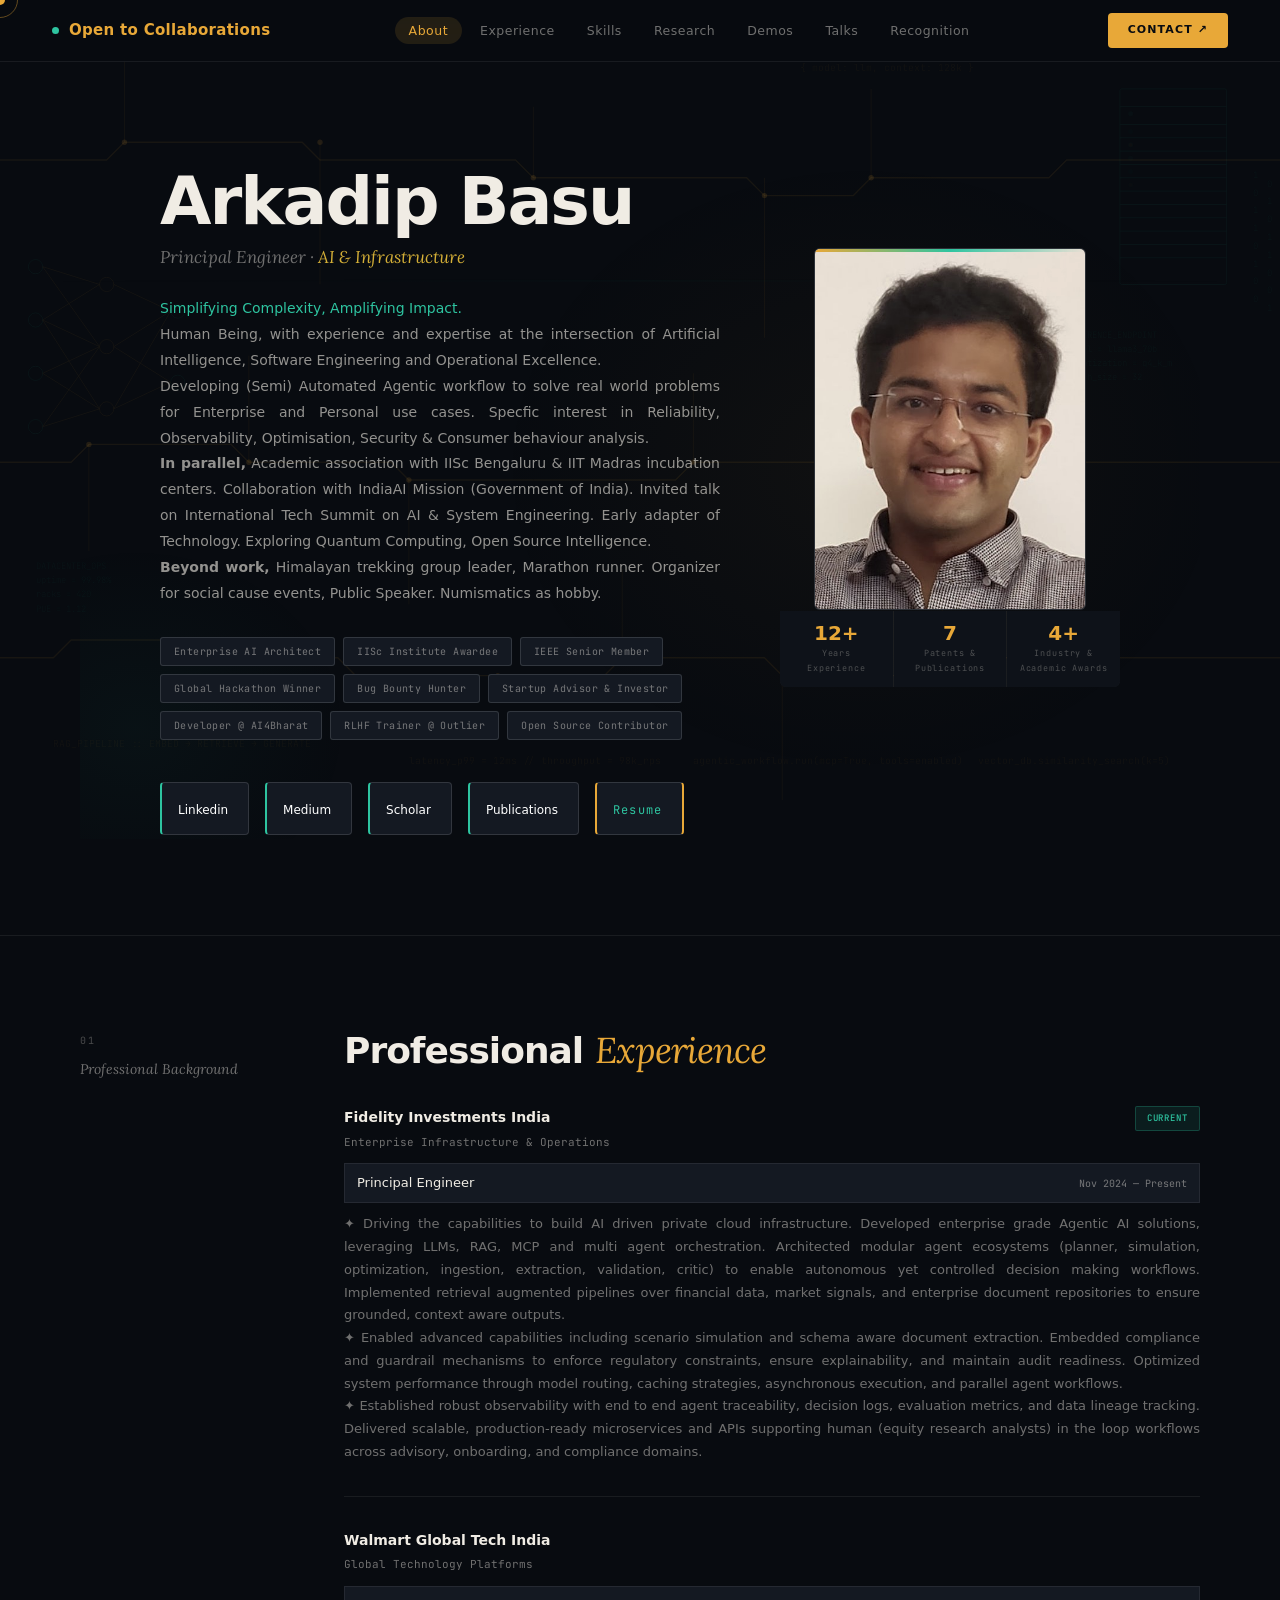
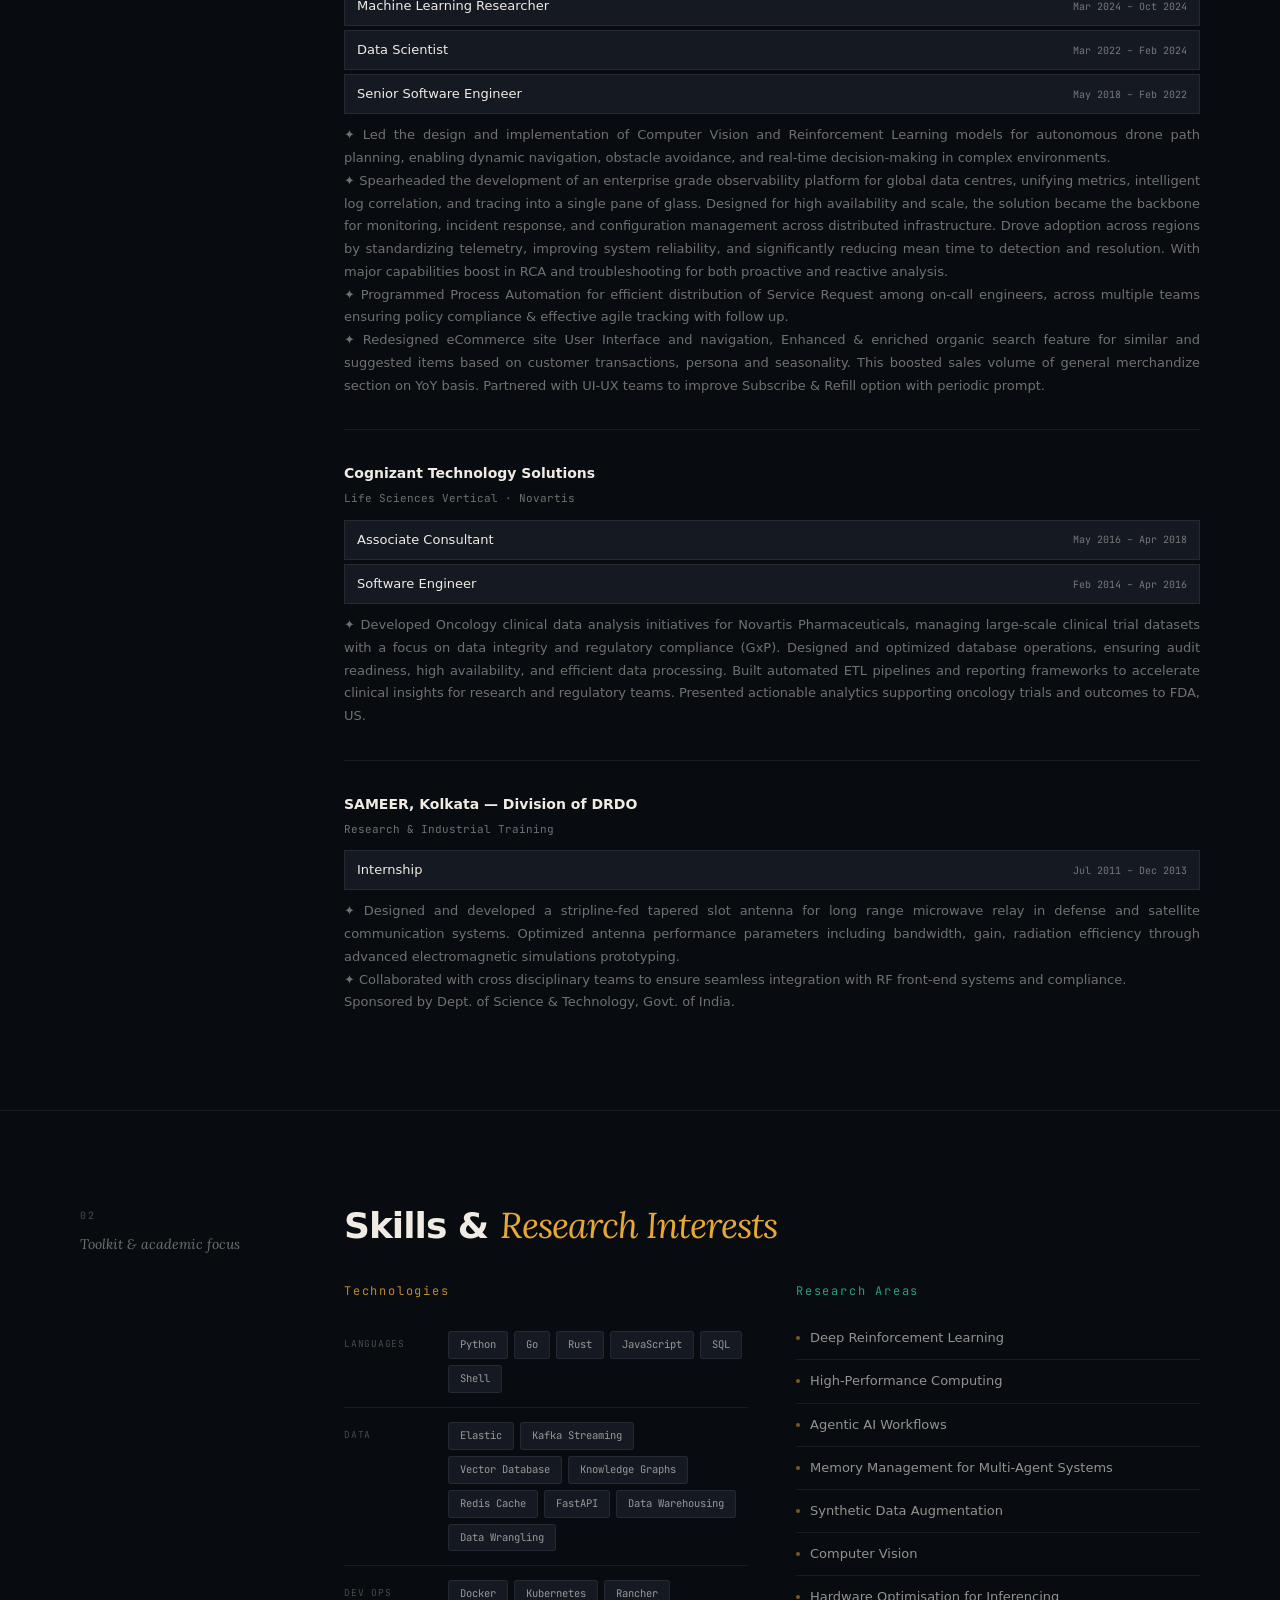
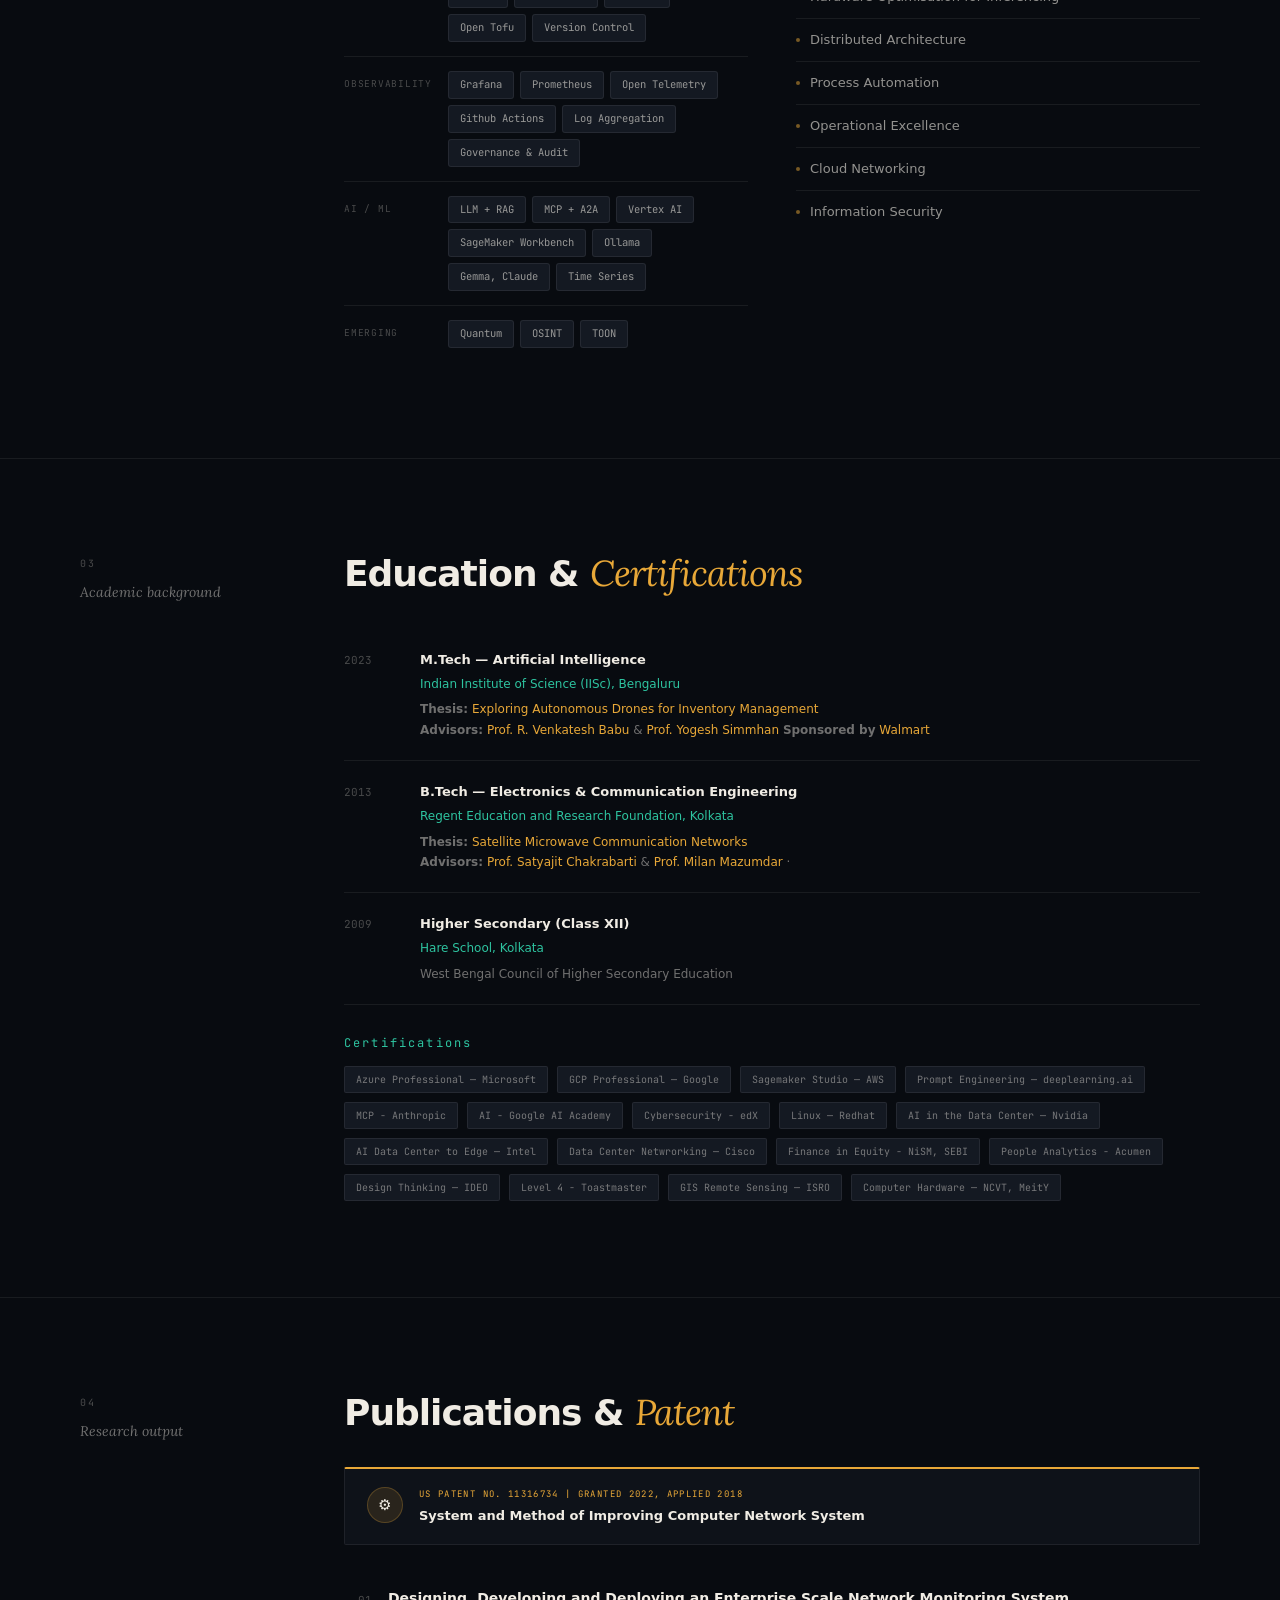
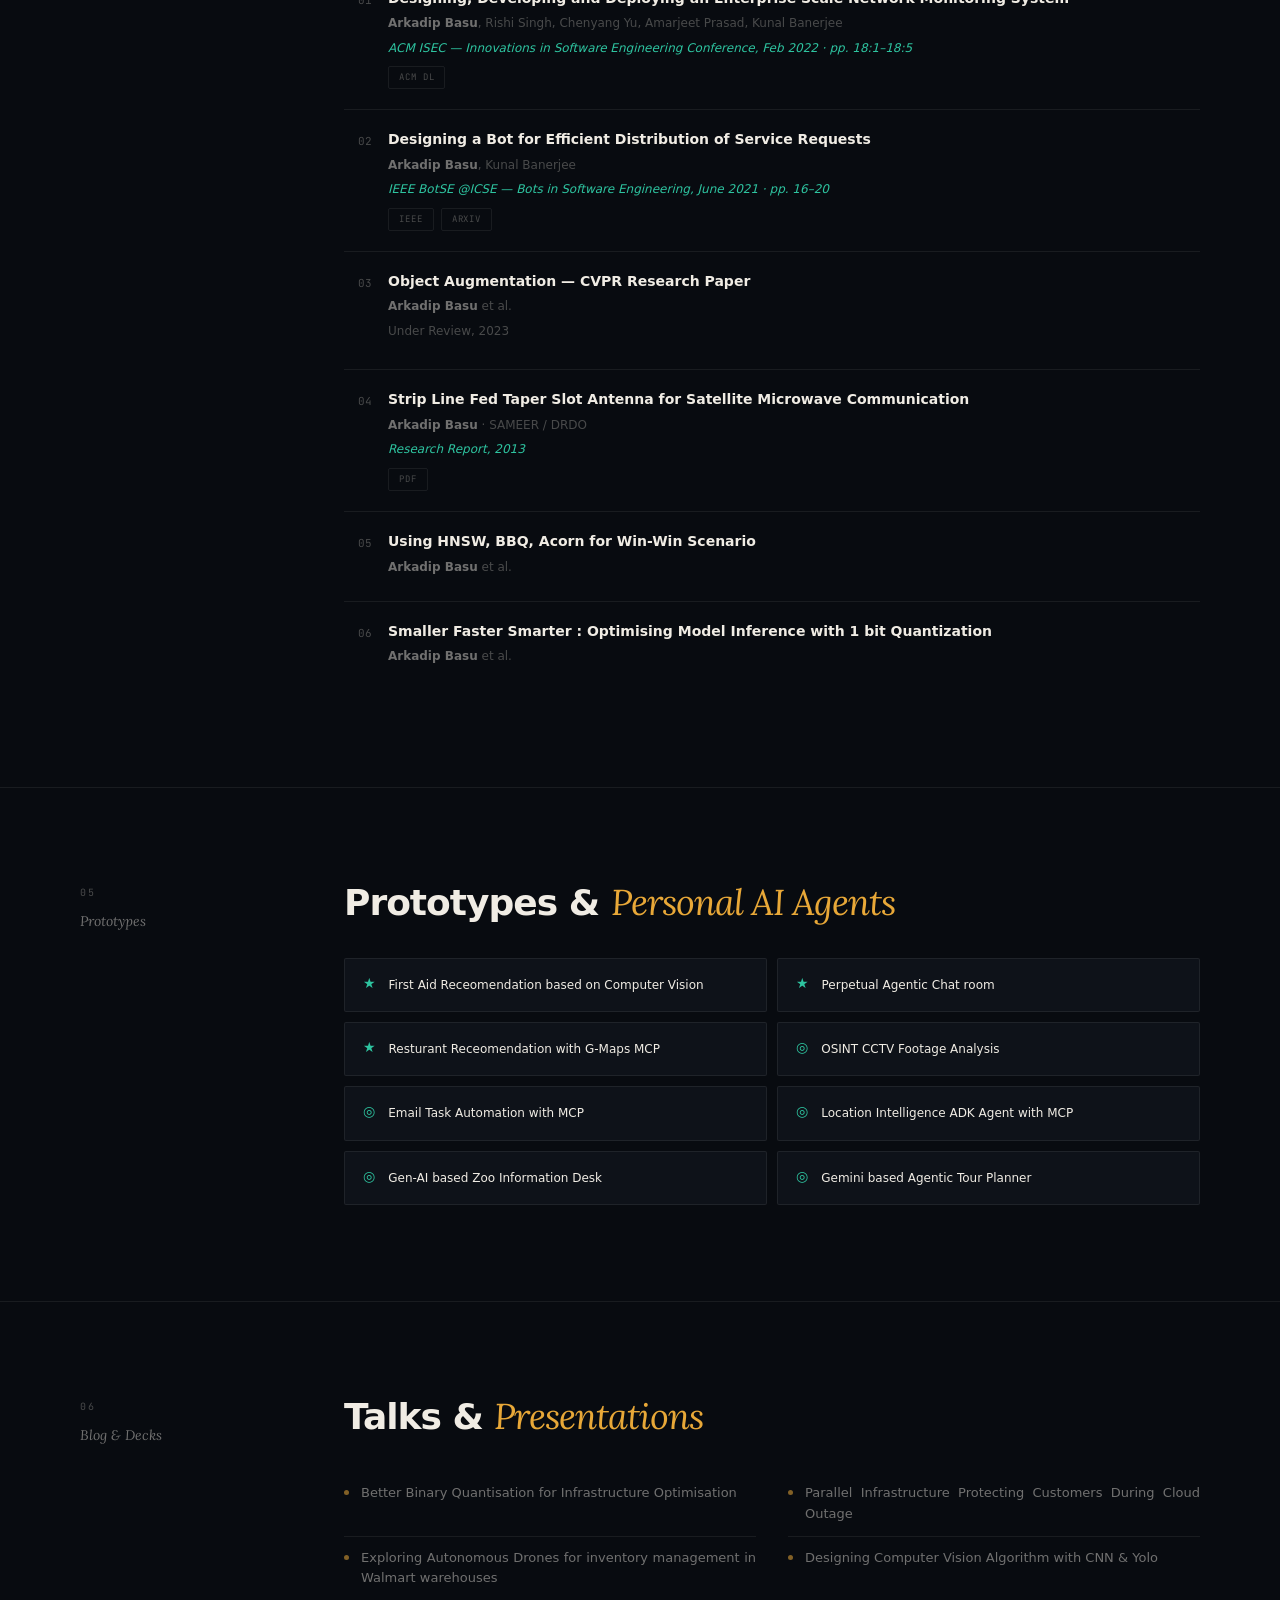
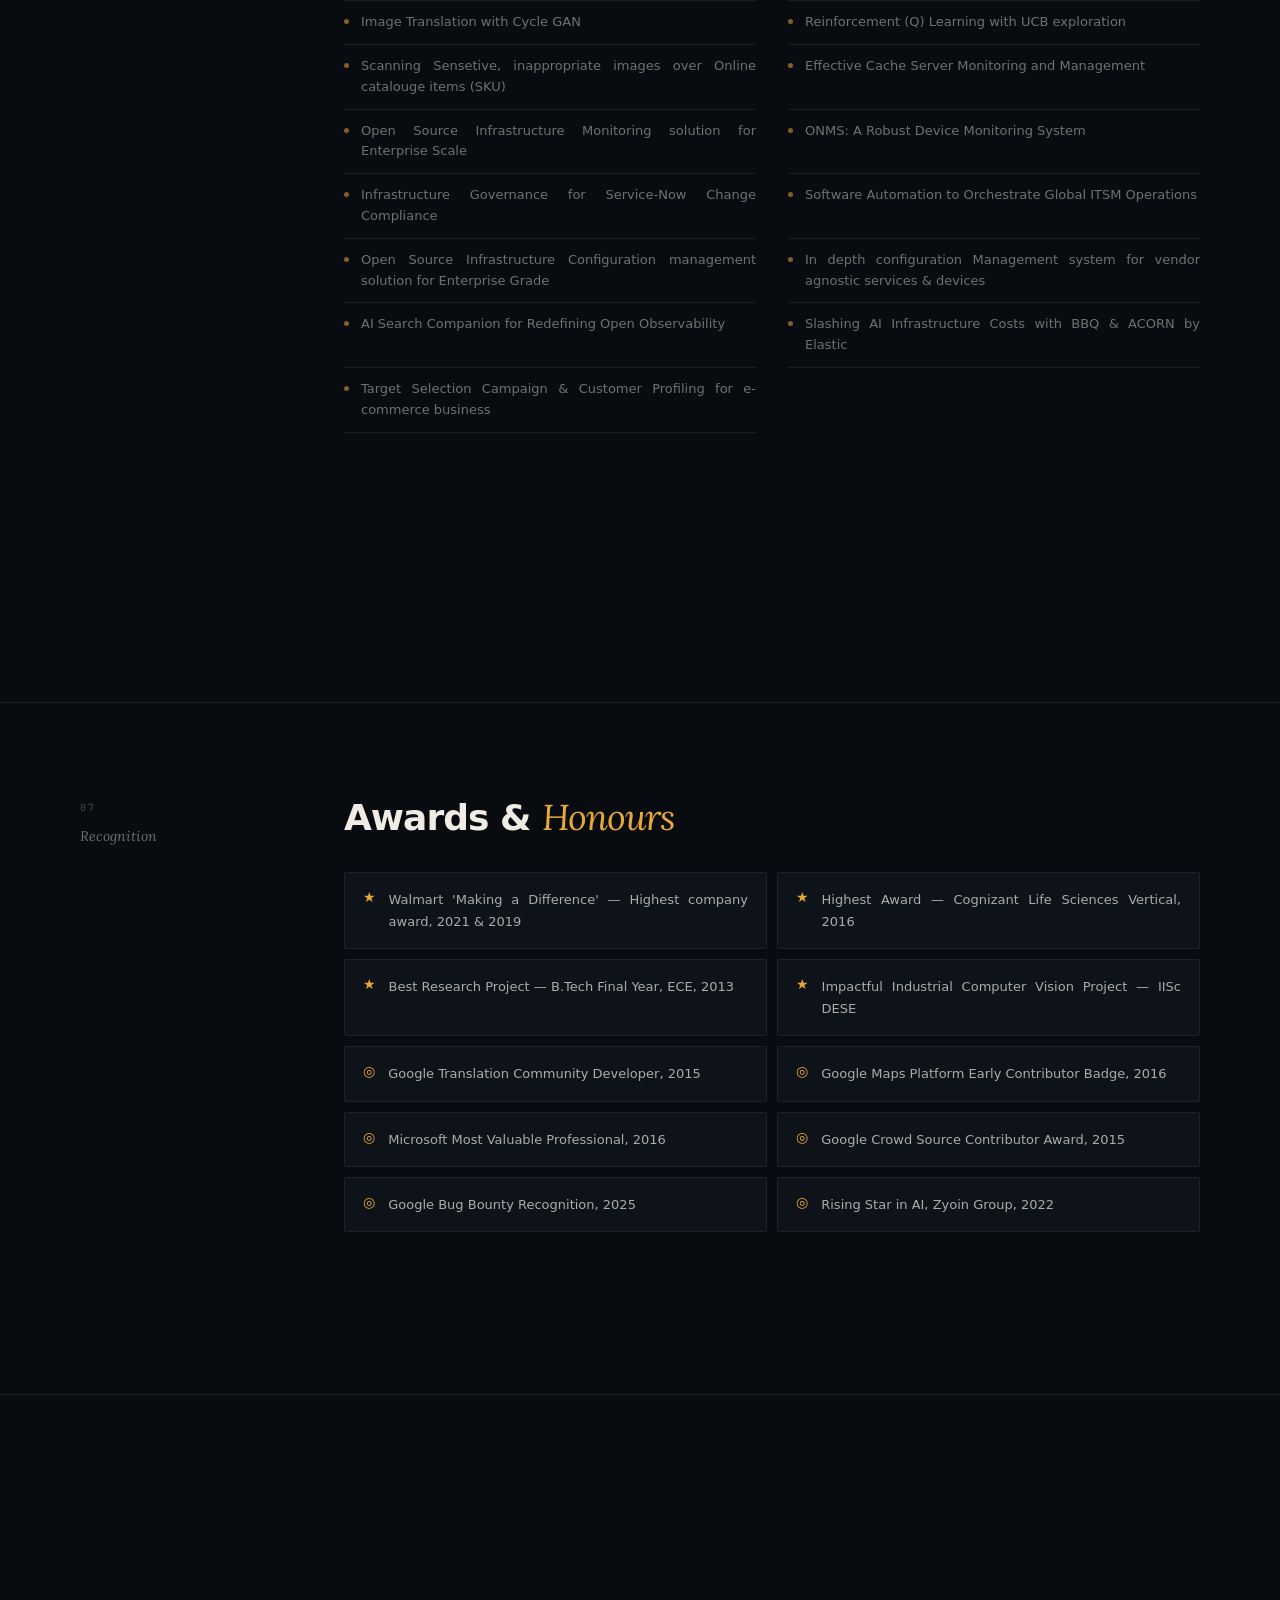
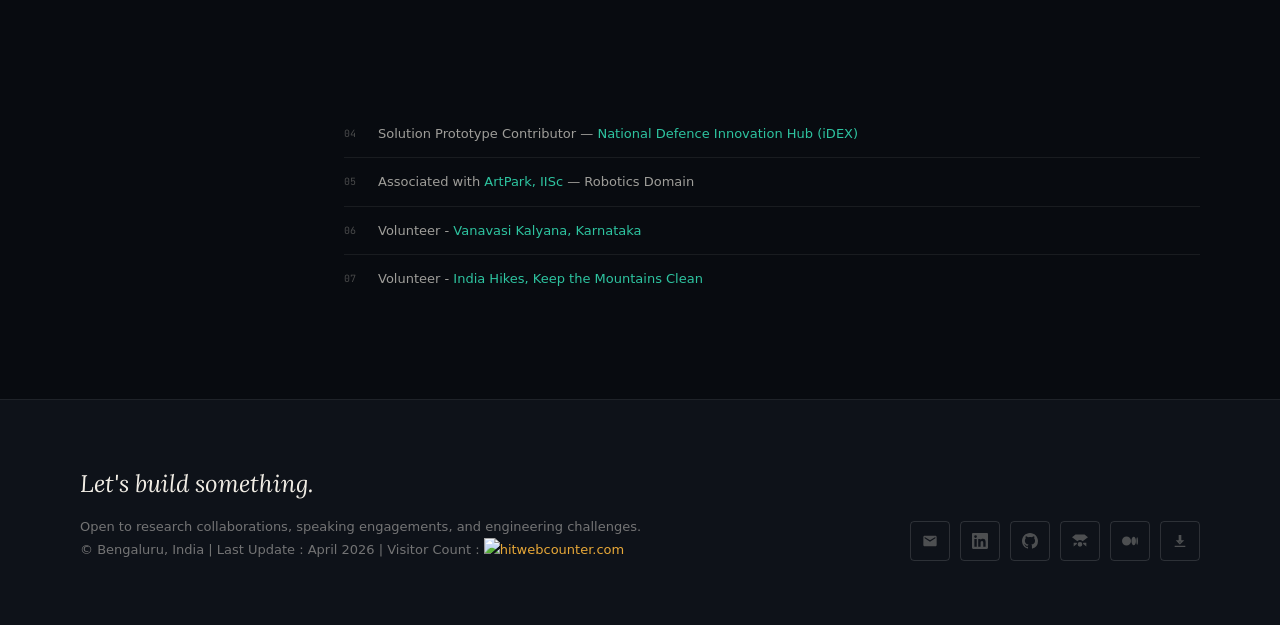
==== commit b896ac07: "Update index.html" ====
--- a/index.html
+++ b/index.html
@@ -1649,15 +1649,14 @@
                     and Operational Excellence. <br>
                     Developing (Semi) Automated Agentic workflow to solve real world problems for Enterprise and
                     Personal use cases. Specfic interest in Reliability, Observability, Optimisation, Security &
-                    Consumer behaviour analysis<br>
+                    Consumer behaviour analysis.<br>
                     <b>In parallel,</b> Academic association with IISc Bengaluru & IIT Madras incubation centers.
                     Collaboration with IndiaAI Mission (Government of India). Invited talk on International Tech
                     Summit on AI & System Engineering. Early adapter of Technology. Exploring Quantum Computing, Open
                     Source Intelligence.
                     <br>
                     <b>Beyond work,</b> Himalayan trekking group leader, Marathon runner. Organizer for social cause
-                    events.
-                    Numismatics as hobby.
+                    events, Public Speaker. Numismatics as hobby.
                     <br>
                 </p>
                 <div class="hero-badges reveal">
@@ -1942,7 +1941,8 @@
                                 <div class="pills"><span class="pill">Elastic</span><span class="pill">Kafka
                                         Streaming</span><span class="pill">Vector Database</span><span
                                         class="pill">Knowledge Graphs</span><span class="pill">Redis
-                                        Cache</span><span class="pill">Data Warehousing</span><span class="pill">Data
+                                        Cache</span><span class="pill">FastAPI</span>
+                                        <span class="pill">Data Warehousing</span><span class="pill">Data
                                         Wrangling</span></div>
                             </div>
                             <div class="skill-row reveal">
@@ -2061,19 +2061,24 @@
                     <div class="cert-tags">
                         <span class="cert-tag">Azure Professional — Microsoft</span>
                         <span class="cert-tag">GCP Professional — Google</span>
-                        <span class="cert-tag">AWS Sagemaker ML — Amazon</span>
+                        <span class="cert-tag">Sagemaker Studio — AWS</span>
                         <span class="cert-tag">Prompt Engineering — deeplearning.ai</span>
                         <span class="cert-tag">MCP - Anthropic</span>
+                        <span class="cert-tag"><a href="/documents/GenAIAacademy_Google_Apr2026.pdf" target="_blank">AI - Google AI Academy</a></span>
                         <span class="cert-tag">Cybersecurity - edX</span>
                         <span class="cert-tag">Linux — Redhat</span>
+                    
+                        <span class="cert-tag">AI in the Data Center — Nvidia</span>
+                        <span class="cert-tag">AI Data Center to Edge — Intel</span>
+                        <span class="cert-tag">Data Center Netwrorking — Cisco</span>
+
+                        <span class="cert-tag"><a href="/documents/sebi_Certificate_28042026211638.pdf" target="_blank">Finance in Equity - NiSM, SEBI</a></span>
                         <span class="cert-tag">People Analytics - Acumen</span>
                         <span class="cert-tag">Design Thinking — IDEO</span>
+                        <span class="cert-tag">Level 4 - Toastmaster</span>
+
                         <span class="cert-tag">GIS Remote Sensing — ISRO</span>
-
-                        <span class="cert-tag">AI in the Data Center — Nvidia</span>
-                        <span class="cert-tag">AI: Data Center to Edge — Intel</span>
-                        <span class="cert-tag">Data Center Netwrorking — Cisco</span>
-                        <span class="cert-tag">Computer Hardware — NCVT</span>
+                        <span class="cert-tag">Computer Hardware — NCVT, MeitY</span>
                     </div>
                 </div>
             </div>
@@ -2393,13 +2398,17 @@
                     </div>
                     <div class="award-card reveal">
                         <div class="award-mark">◎</div>
-                        <div class="award-text">Rising Star in AI, Zyoin Group, 2022</div>
+                        <div class="award-text"><a href="https://issues.chromium.org/issues/464956429" target="_blank">
+                                Google Bug Bounty Recognition, 2025</a></div>
                     </div>
                     <div class="award-card reveal">
                         <div class="award-mark">◎</div>
-                        <div class="award-text"><a href="https://issues.chromium.org/issues/464956429" target="_blank">
-                                Google Bug Bounty Recognition, 2025</a></div>
-                    </div>
+                        <div class="award-text">Rising Star in AI, Zyoin Group, 2022</div>
+                    </div>
+                    <div class="award-card reveal">
+                        <div class="award-mark">◎</div>
+                        <div class="award-text">Elite Club, Gen AI Academy - Google 2026</div>
+                    </div>                    
                 </div>
             </div>
         </div>
@@ -2472,7 +2481,7 @@
                 Open to research collaborations, speaking engagements, and engineering challenges.<br />
                 © Bengaluru, India | Last Update : April 2026 | Visitor Count :
                 <a href="https://www.hitwebcounter.com/character-counter" target="_blank">
-                    <img src="https://hitwebcounter.com/counter/counter.php?page=21490647&style=0001&nbdigits=4&type=page&initCount=0"
+                    <img src="https://hitwebcounter.com/counter/counter.php?page=21490647&style=0001&nbdigits=5&type=page&initCount=0"
                         title="hitwebcounter.com" alt="hitwebcounter.com" style="border:0;" /></a>
             </p>
         </div>
